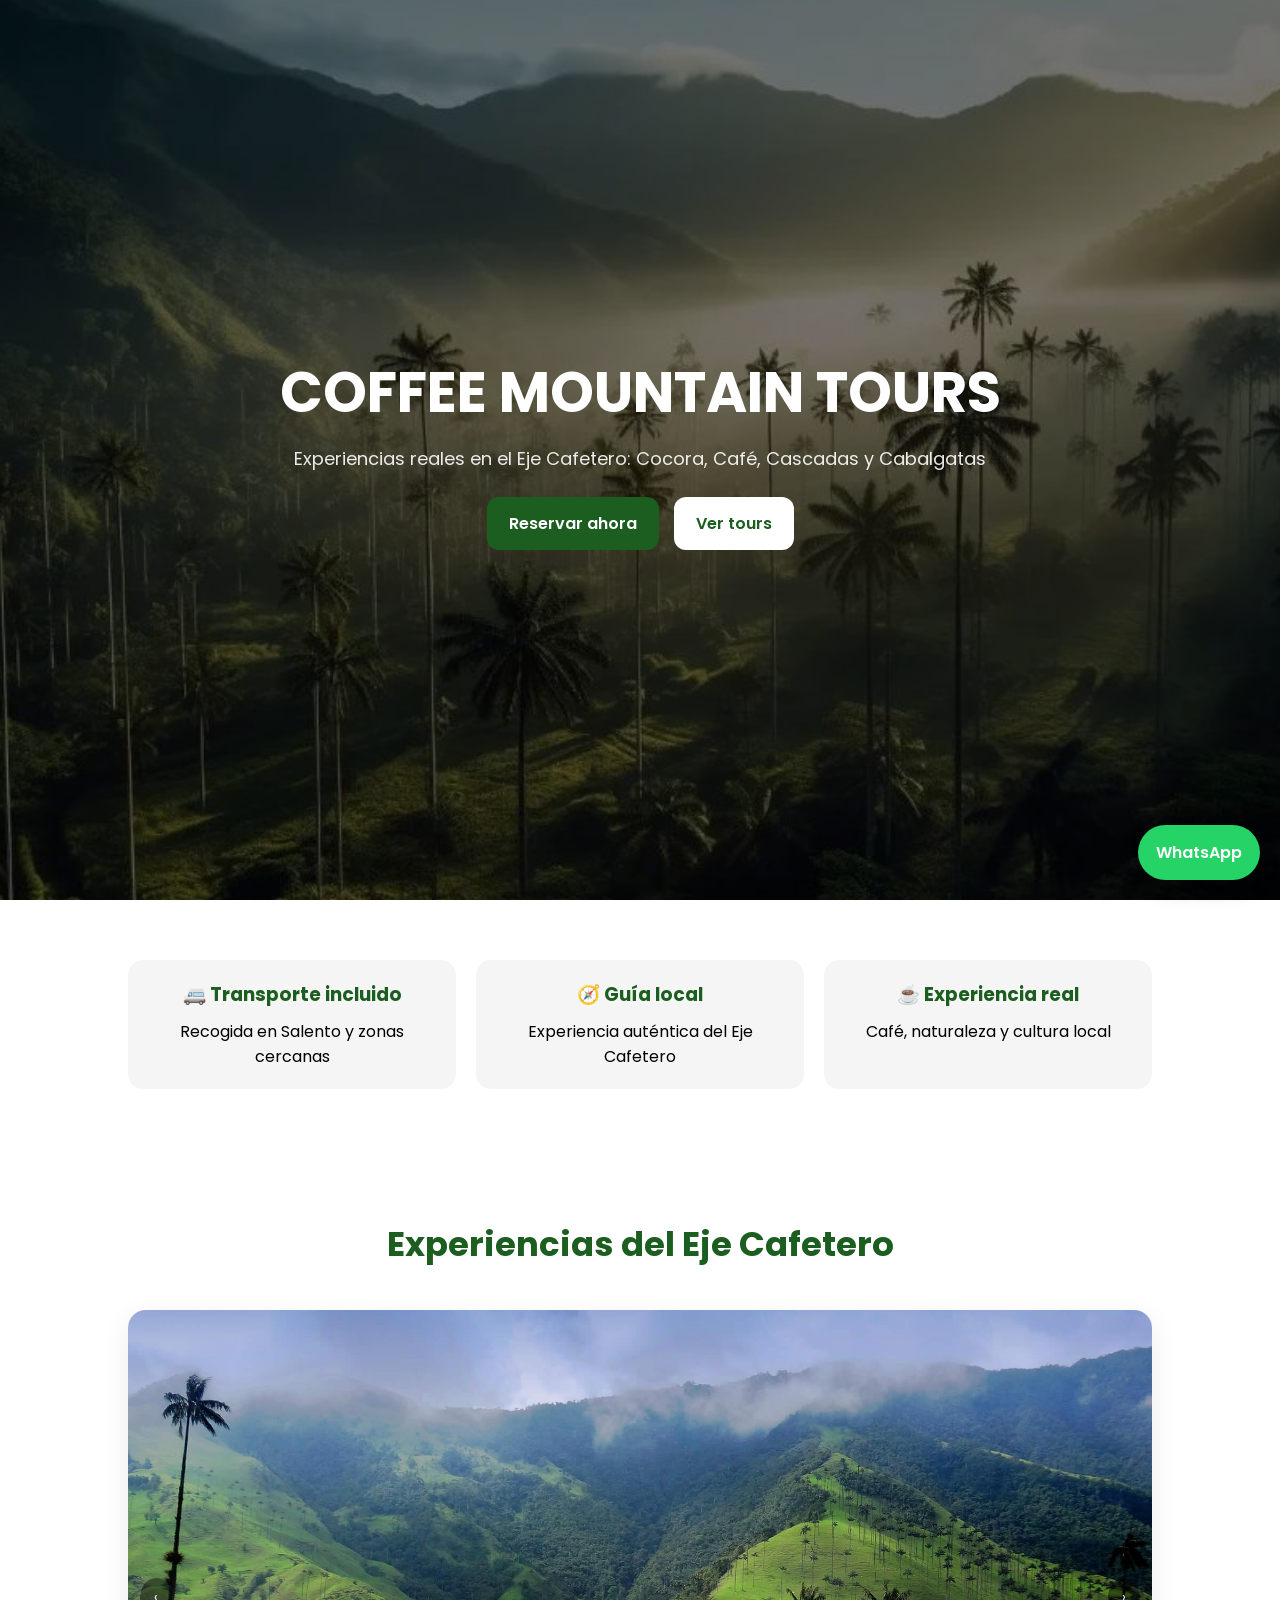
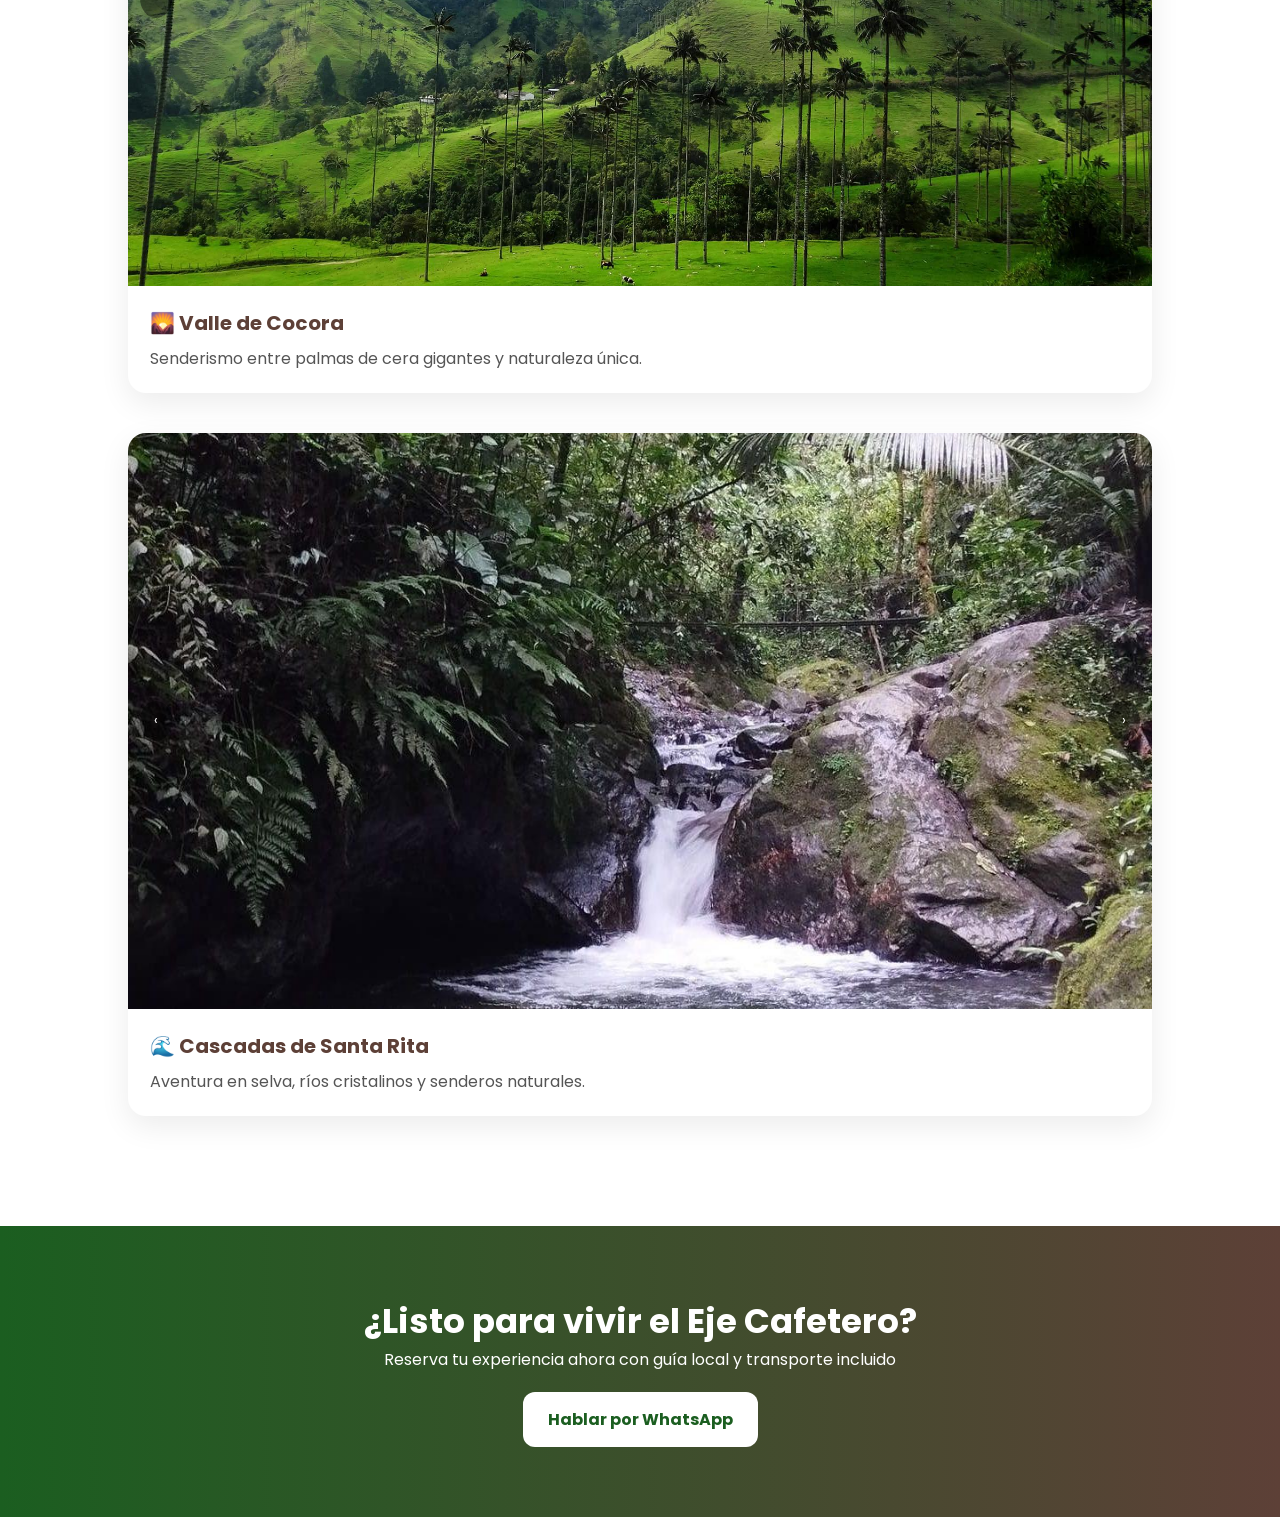
==== index.html @ d0f62299 "pueba" ====
<!DOCTYPE html>
<html lang="es">
<head>
<meta charset="UTF-8">
<meta name="viewport" content="width=device-width, initial-scale=1.0">

<title>Coffee Mountain Tours | Eje Cafetero Colombia</title>

<link href="https://fonts.googleapis.com/css2?family=Poppins:wght@300;400;500;600;700&display=swap" rel="stylesheet">

<style>
:root{
  --verde:#1b5e20;
  --cafe:#5d4037;
  --gris:#f5f5f5;
}

*{
  margin:0;
  padding:0;
  box-sizing:border-box;
  font-family:'Poppins',sans-serif;
}

/* HERO PRO */
.hero{
  height:100vh;
  position:relative;
  overflow:hidden;
  display:flex;
  align-items:center;
  justify-content:center;
  text-align:center;
  color:white;
}

.hero-slide{
  position:absolute;
  inset:0;
  background-size:cover;
  background-position:center;
  opacity:0;
  transition:opacity 1s ease;
  transform:scale(1.05);
}

.hero-slide.active{opacity:1;}

.hero-overlay{
  position:absolute;
  inset:0;
  background:rgba(0,0,0,0.55);
}

.hero-content{
  position:relative;
  z-index:2;
  max-width:900px;
  padding:20px;
}

.hero h1{
  font-size:56px;
  font-weight:700;
}

.hero p{
  font-size:18px;
  margin-top:10px;
  opacity:0.9;
}

.hero-buttons{
  margin-top:25px;
  display:flex;
  gap:15px;
  justify-content:center;
  flex-wrap:wrap;
}

.btn{
  padding:14px 22px;
  border-radius:12px;
  font-weight:600;
  text-decoration:none;
  display:inline-block;
}

.btn-primary{
  background:var(--verde);
  color:white;
}

.btn-secondary{
  background:white;
  color:var(--verde);
}

/* BENEFICIOS */
.benefits{
  display:grid;
  grid-template-columns:repeat(3,1fr);
  gap:20px;
  padding:60px 10%;
  background:white;
}

.benefit{
  background:var(--gris);
  padding:20px;
  border-radius:15px;
  text-align:center;
}

.benefit h3{
  color:var(--verde);
  margin-bottom:10px;
}

/* SECCIÓN */
.section{
  padding:70px 10%;
  background:#fff;
}

.section h2{
  text-align:center;
  font-size:34px;
  margin-bottom:40px;
  color:var(--verde);
}

/* CARD PRO */
.card{
  background:white;
  border-radius:18px;
  overflow:hidden;
  box-shadow:0 10px 30px rgba(0,0,0,0.08);
  margin-bottom:40px;
  transition:transform .3s;
}

.card:hover{
  transform:translateY(-5px);
}

/* CAROUSEL PRO */
.carousel{
  position:relative;
  aspect-ratio: 16 / 9;
  overflow:hidden;
}

.carousel img{
  width:100%;
  height:100%;
  object-fit:cover;
  object-position:center;
  display:none;
}

.carousel img.active{
  display:block;
}

.nav-btn{
  position:absolute;
  top:50%;
  transform:translateY(-50%);
  background:rgba(0,0,0,0.45);
  color:white;
  border:none;
  padding:10px 14px;
  border-radius:50%;
  cursor:pointer;
}

.prev{left:12px;}
.next{right:12px;}

/* CARD CONTENT */
.card-content{
  padding:22px;
}

.card-content h3{
  color:var(--cafe);
  font-size:20px;
}

.card-content p{
  margin-top:8px;
  color:#555;
}

/* CTA FINAL */
.cta{
  background:linear-gradient(90deg,var(--verde),var(--cafe));
  color:white;
  text-align:center;
  padding:70px 10%;
}

.cta h2{
  font-size:34px;
}

.cta a{
  margin-top:20px;
  display:inline-block;
  background:white;
  color:var(--verde);
  padding:15px 25px;
  border-radius:12px;
  font-weight:700;
  text-decoration:none;
}

/* WHATSAPP FLOAT */
.whatsapp{
  position:fixed;
  bottom:20px;
  right:20px;
  background:#25D366;
  color:white;
  padding:15px 18px;
  border-radius:50px;
  font-weight:600;
  text-decoration:none;
  box-shadow:0 10px 20px rgba(0,0,0,0.2);
}

/* RESPONSIVE */
@media(max-width:768px){

  .hero h1{font-size:34px;}

  .hero p{font-size:15px;}

  .benefits{
    grid-template-columns:1fr;
    padding:40px 5%;
  }

  .section{padding:40px 5%;}

  .section h2{font-size:26px;}
}
</style>
</head>

<body>

<!-- HERO -->
<div class="hero">

  <div class="hero-slide active" style="background-image:url('images/perfil.jpg')"></div>
  <div class="hero-slide" style="background-image:url('images/cocora1.jpg')"></div>
  <div class="hero-slide" style="background-image:url('images/salento9.jpg')"></div>
  <div class="hero-slide" style="background-image:url('images/loscafetales.jpg')"></div>

  <div class="hero-overlay"></div>

  <div class="hero-content">
    <h1>COFFEE MOUNTAIN TOURS</h1>
    <p>Experiencias reales en el Eje Cafetero: Cocora, Café, Cascadas y Cabalgatas</p>

    <div class="hero-buttons">
      <a class="btn btn-primary" href="https://wa.me/573167149665">Reservar ahora</a>
      <a class="btn btn-secondary" href="#tours">Ver tours</a>
    </div>
  </div>
</div>

<!-- BENEFICIOS -->
<div class="benefits">
  <div class="benefit">
    <h3>🚐 Transporte incluido</h3>
    <p>Recogida en Salento y zonas cercanas</p>
  </div>

  <div class="benefit">
    <h3>🧭 Guía local</h3>
    <p>Experiencia auténtica del Eje Cafetero</p>
  </div>

  <div class="benefit">
    <h3>☕ Experiencia real</h3>
    <p>Café, naturaleza y cultura local</p>
  </div>
</div>

<!-- TOURS -->
<div class="section" id="tours">
<h2>Experiencias del Eje Cafetero</h2>

<!-- CARD -->
<div class="card">
  <div class="carousel">
    <img src="images/cocora4.jpg" class="active">
    <img src="images/cocora6.jpg">
    <img src="images/cocora1.jpg">

    <button class="nav-btn prev" onclick="prevSlide(this)">‹</button>
    <button class="nav-btn next" onclick="nextSlide(this)">›</button>
  </div>

  <div class="card-content">
    <h3>🌄 Valle de Cocora</h3>
    <p>Senderismo entre palmas de cera gigantes y naturaleza única.</p>
  </div>
</div>

<!-- CARD -->
<div class="card">
  <div class="carousel">
    <img src="images/santarita2.jpg" class="active">
    <img src="images/santarita9.jpg">
    <img src="images/copiyo.jpg">

    <button class="nav-btn prev" onclick="prevSlide(this)">‹</button>
    <button class="nav-btn next" onclick="nextSlide(this)">›</button>
  </div>

  <div class="card-content">
    <h3>🌊 Cascadas de Santa Rita</h3>
    <p>Aventura en selva, ríos cristalinos y senderos naturales.</p>
  </div>
</div>

</div>

<!-- CTA -->
<div class="cta">
  <h2>¿Listo para vivir el Eje Cafetero?</h2>
  <p>Reserva tu experiencia ahora con guía local y transporte incluido</p>
  <a href="https://wa.me/573167149665">Hablar por WhatsApp</a>
</div>

<a class="whatsapp" href="https://wa.me/573167149665">WhatsApp</a>

<script>

// HERO
let slides = document.querySelectorAll(".hero-slide");
let index = 0;

setInterval(()=>{
  slides[index].classList.remove("active");
  index = (index+1)%slides.length;
  slides[index].classList.add("active");
},4000);

// CAROUSEL
function nextSlide(btn){
  const c = btn.parentElement;
  let imgs = c.querySelectorAll("img");
  let i = [...imgs].findIndex(x => x.classList.contains("active"));
  imgs[i].classList.remove("active");
  imgs[(i+1)%imgs.length].classList.add("active");
}

function prevSlide(btn){
  const c = btn.parentElement;
  let imgs = c.querySelectorAll("img");
  let i = [...imgs].findIndex(x => x.classList.contains("active"));
  imgs[i].classList.remove("active");
  imgs[(i-1+imgs.length)%imgs.length].classList.add("active");
}

</script>

</body>
</html>
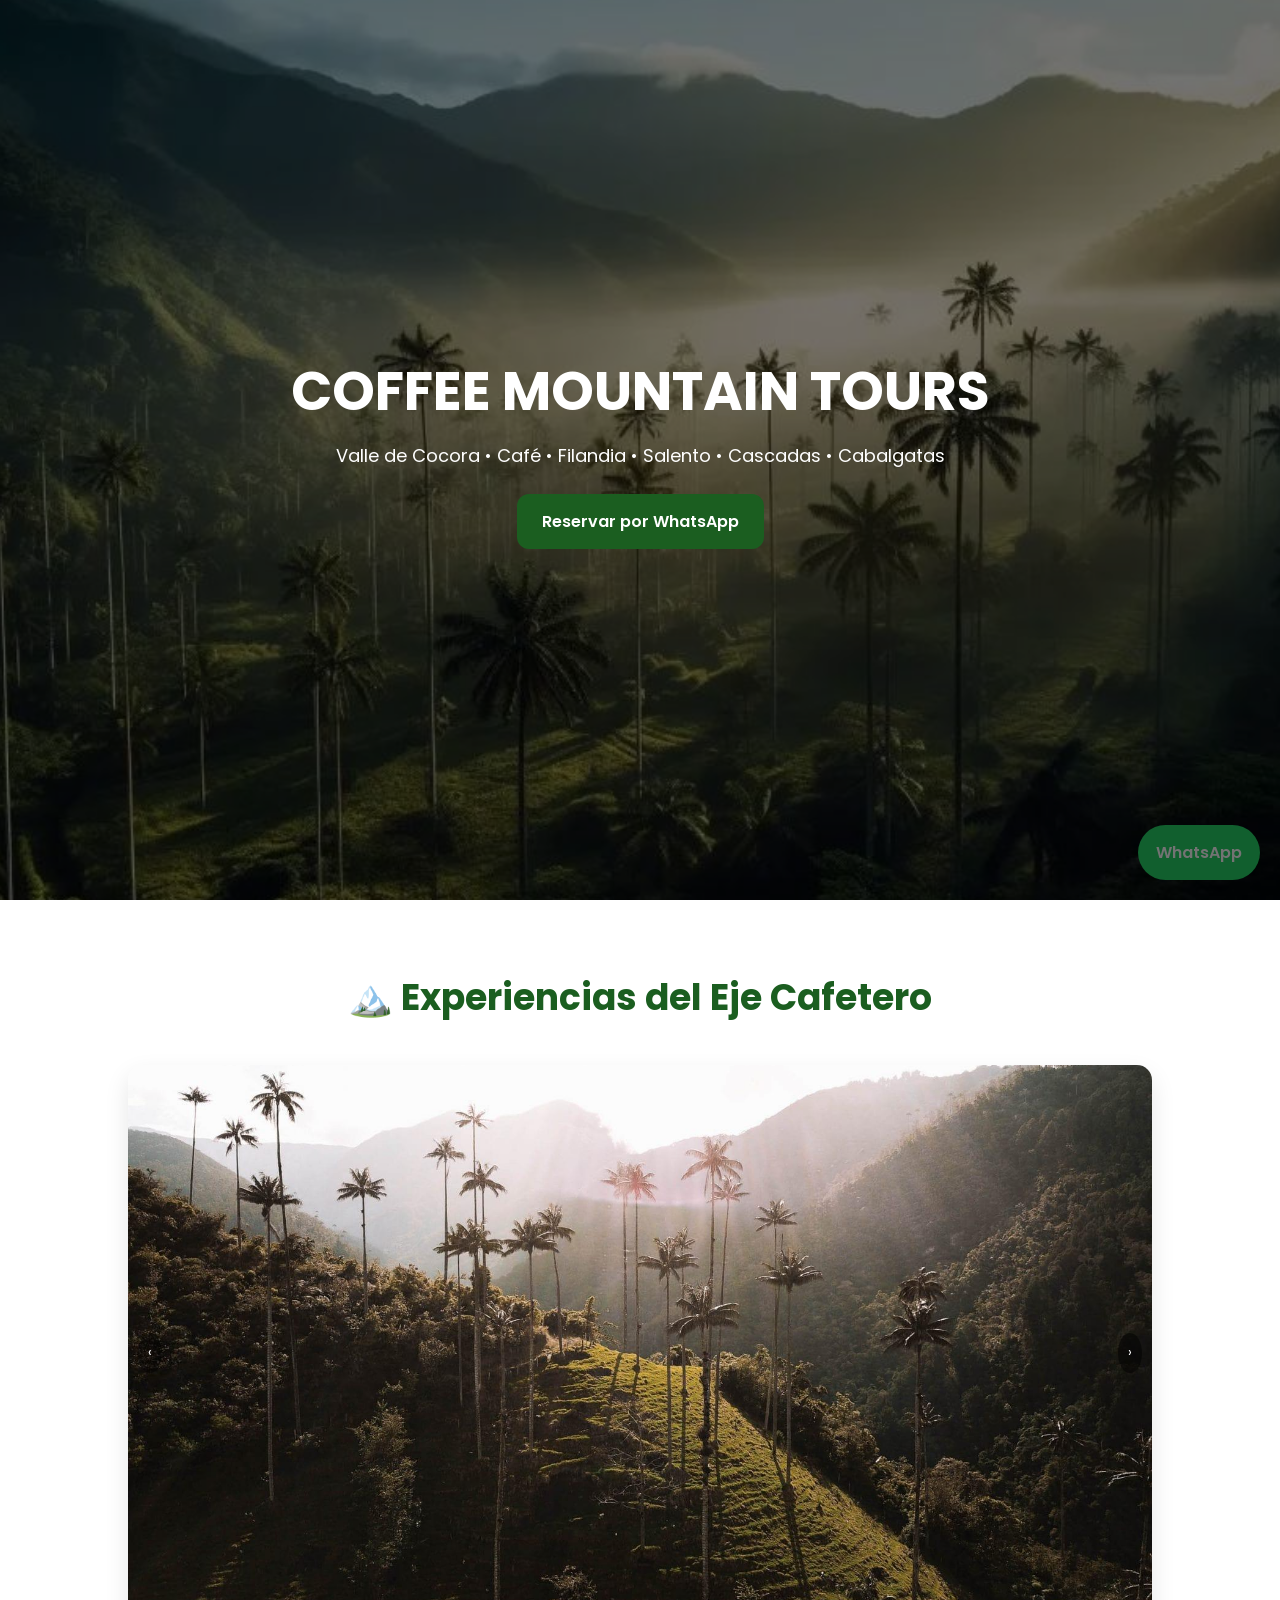
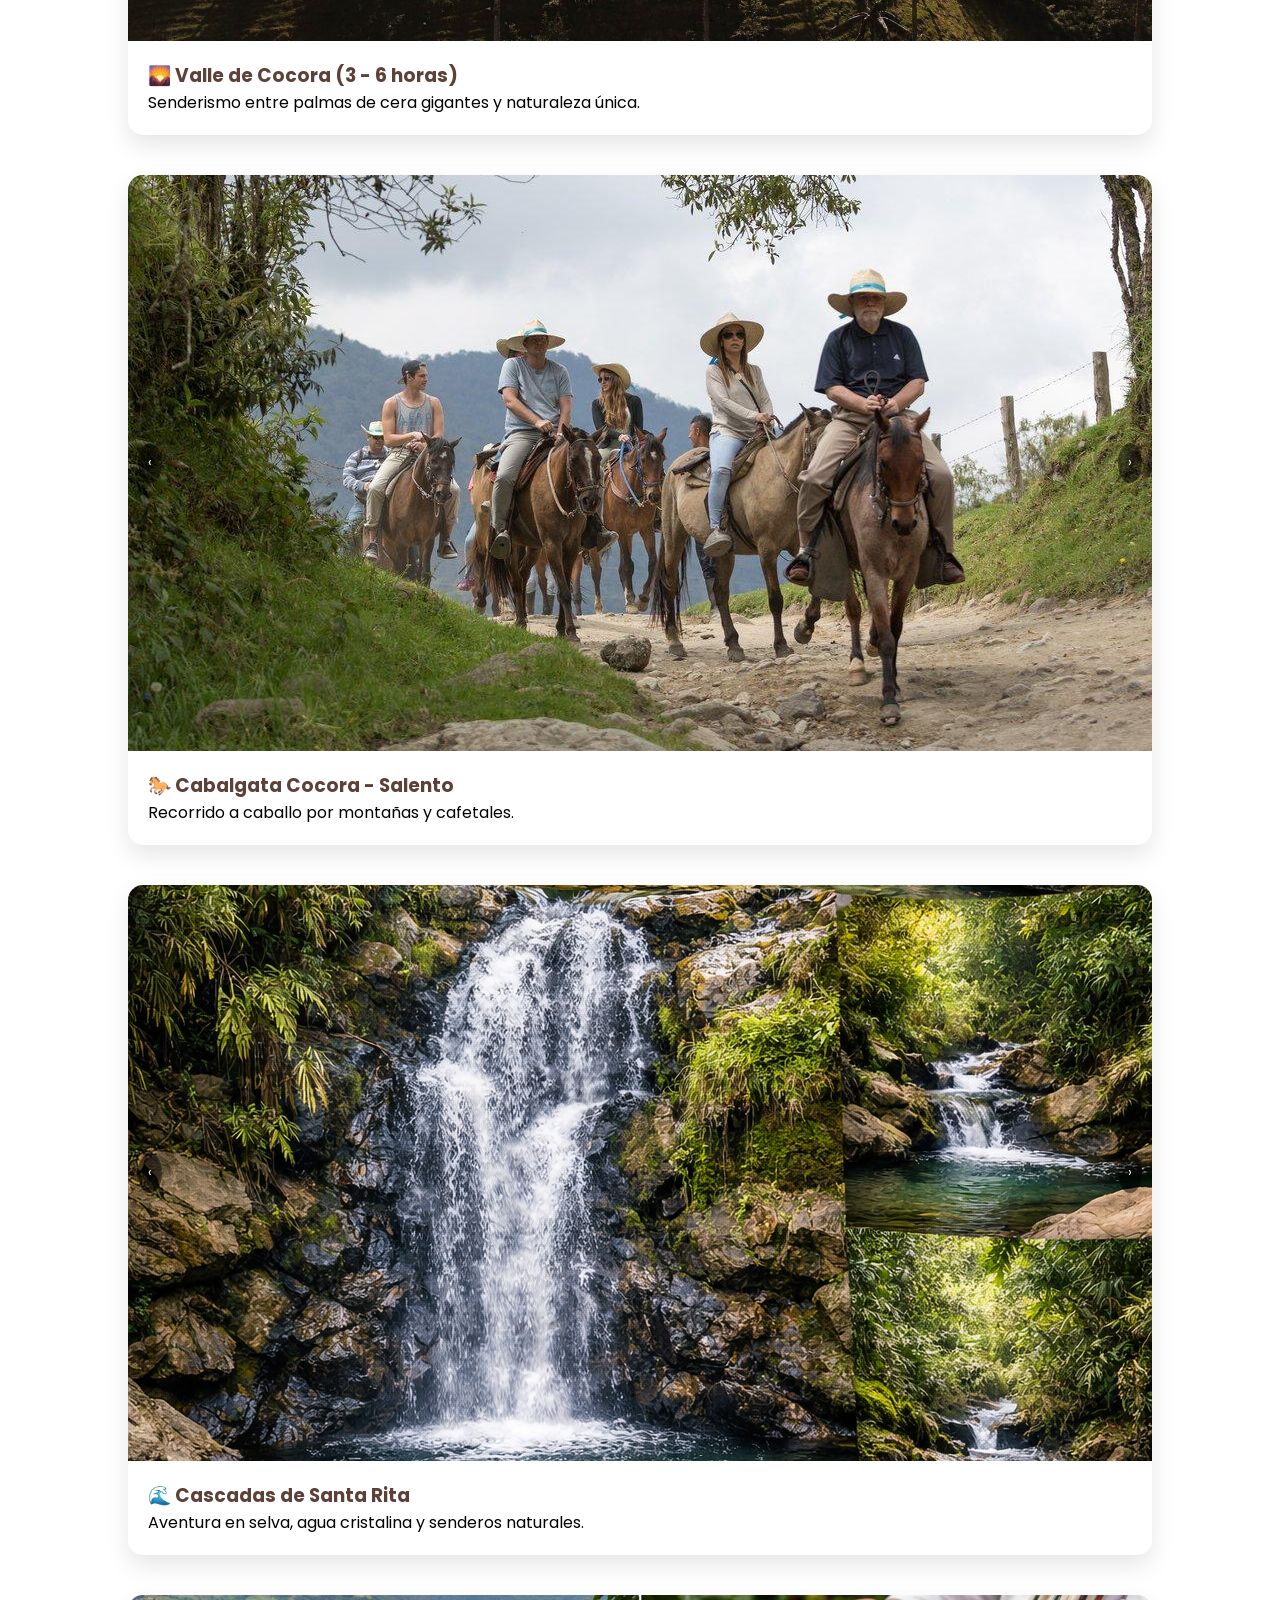
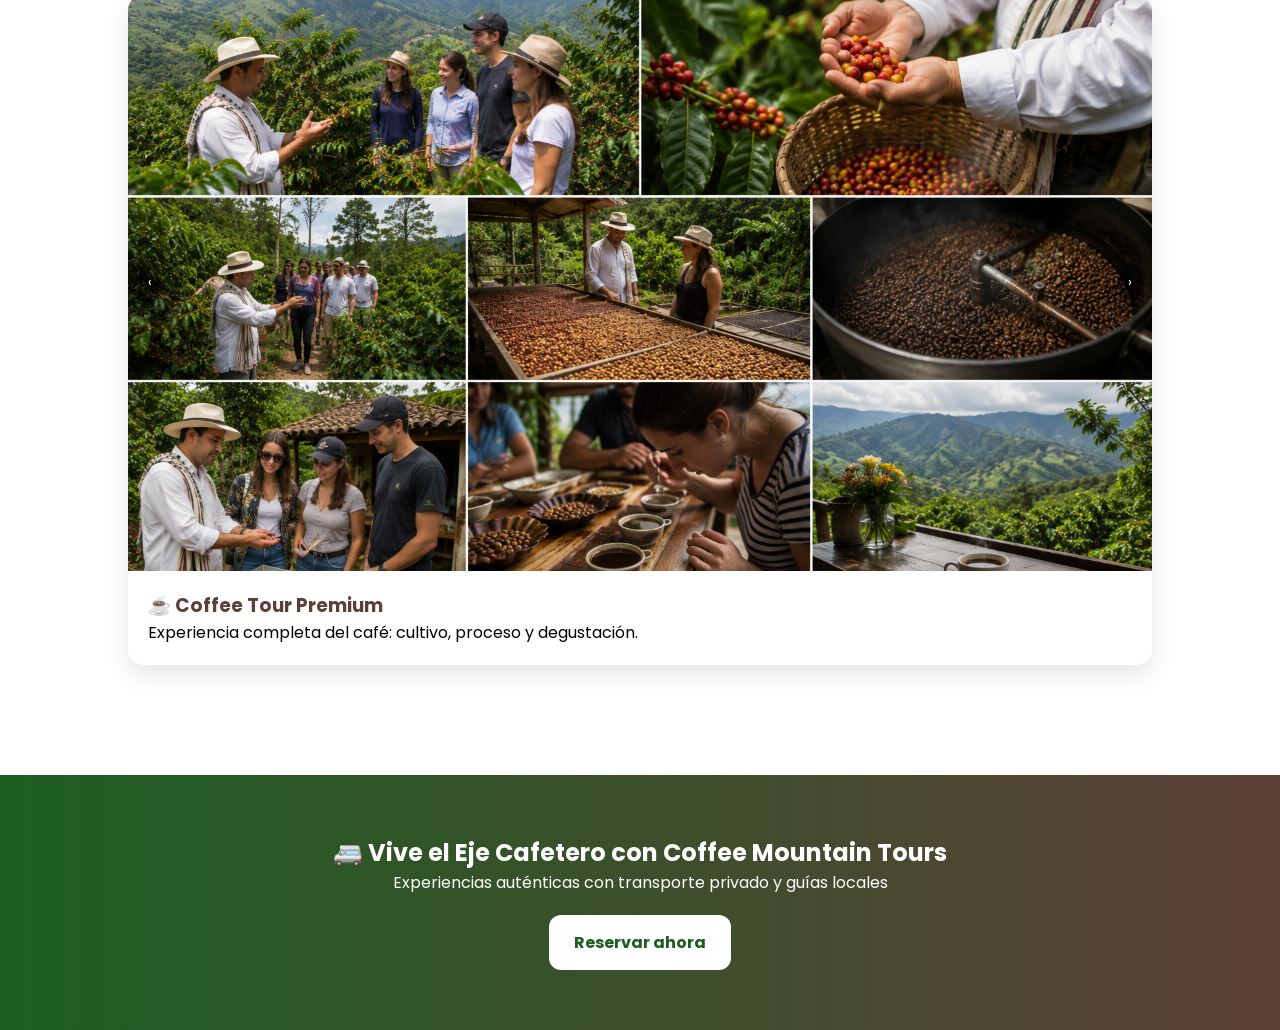
==== commit ddec0902: "preba2" ====
--- a/index.html
+++ b/index.html
@@ -6,13 +6,12 @@
 
 <title>Coffee Mountain Tours | Eje Cafetero Colombia</title>
 
-<link href="https://fonts.googleapis.com/css2?family=Poppins:wght@300;400;500;600;700&display=swap" rel="stylesheet">
+<link href="https://fonts.googleapis.com/css2?family=Poppins:wght@300;400;600;700&display=swap" rel="stylesheet">
 
 <style>
 :root{
   --verde:#1b5e20;
   --cafe:#5d4037;
-  --gris:#f5f5f5;
 }
 
 *{
@@ -22,7 +21,7 @@
   font-family:'Poppins',sans-serif;
 }
 
-/* HERO PRO */
+/* HERO */
 .hero{
   height:100vh;
   position:relative;
@@ -40,16 +39,19 @@
   background-size:cover;
   background-position:center;
   opacity:0;
-  transition:opacity 1s ease;
+  transition:opacity 1s ease-in-out;
   transform:scale(1.05);
 }
 
-.hero-slide.active{opacity:1;}
+.hero-slide.active{
+  opacity:1;
+}
 
 .hero-overlay{
   position:absolute;
   inset:0;
   background:rgba(0,0,0,0.55);
+  z-index:1;
 }
 
 .hero-content{
@@ -60,93 +62,50 @@
 }
 
 .hero h1{
-  font-size:56px;
-  font-weight:700;
+  font-size:54px;
 }
 
 .hero p{
   font-size:18px;
   margin-top:10px;
-  opacity:0.9;
-}
-
-.hero-buttons{
+}
+
+.btn{
+  display:inline-block;
   margin-top:25px;
-  display:flex;
-  gap:15px;
-  justify-content:center;
-  flex-wrap:wrap;
-}
-
-.btn{
-  padding:14px 22px;
+  padding:15px 25px;
+  background:var(--verde);
+  color:white;
   border-radius:12px;
+  text-decoration:none;
   font-weight:600;
-  text-decoration:none;
-  display:inline-block;
-}
-
-.btn-primary{
-  background:var(--verde);
-  color:white;
-}
-
-.btn-secondary{
-  background:white;
-  color:var(--verde);
-}
-
-/* BENEFICIOS */
-.benefits{
-  display:grid;
-  grid-template-columns:repeat(3,1fr);
-  gap:20px;
-  padding:60px 10%;
-  background:white;
-}
-
-.benefit{
-  background:var(--gris);
-  padding:20px;
-  border-radius:15px;
-  text-align:center;
-}
-
-.benefit h3{
-  color:var(--verde);
-  margin-bottom:10px;
-}
-
-/* SECCIÓN */
+}
+
+/* SECTION */
 .section{
   padding:70px 10%;
-  background:#fff;
 }
 
 .section h2{
   text-align:center;
-  font-size:34px;
+  font-size:36px;
   margin-bottom:40px;
   color:var(--verde);
 }
 
-/* CARD PRO */
+/* CARD */
 .card{
   background:white;
-  border-radius:18px;
+  border-radius:15px;
   overflow:hidden;
-  box-shadow:0 10px 30px rgba(0,0,0,0.08);
+  box-shadow:0 10px 25px rgba(0,0,0,0.1);
   margin-bottom:40px;
-  transition:transform .3s;
-}
-
-.card:hover{
-  transform:translateY(-5px);
-}
-
-/* CAROUSEL PRO */
+}
+
+/* CAROUSEL (CORREGIDO PRO) */
 .carousel{
   position:relative;
+  width:100%;
   aspect-ratio: 16 / 9;
   overflow:hidden;
 }
@@ -163,51 +122,41 @@
   display:block;
 }
 
-.nav-btn{
+/* BOTONES CAROUSEL */
+.prev,.next{
   position:absolute;
   top:50%;
   transform:translateY(-50%);
-  background:rgba(0,0,0,0.45);
+  background:rgba(0,0,0,0.5);
   color:white;
   border:none;
-  padding:10px 14px;
+  padding:10px;
   border-radius:50%;
   cursor:pointer;
 }
 
-.prev{left:12px;}
-.next{right:12px;}
-
-/* CARD CONTENT */
+.prev{left:10px;}
+.next{right:10px;}
+
 .card-content{
-  padding:22px;
-}
-
-.card-content h3{
+  padding:20px;
+}
+
+.card h3{
   color:var(--cafe);
-  font-size:20px;
-}
-
-.card-content p{
-  margin-top:8px;
-  color:#555;
-}
-
-/* CTA FINAL */
+}
+
+/* CTA */
 .cta{
   background:linear-gradient(90deg,var(--verde),var(--cafe));
   color:white;
   text-align:center;
-  padding:70px 10%;
-}
-
-.cta h2{
-  font-size:34px;
+  padding:60px 10%;
 }
 
 .cta a{
+  display:inline-block;
   margin-top:20px;
-  display:inline-block;
   background:white;
   color:var(--verde);
   padding:15px 25px;
@@ -216,7 +165,7 @@
   text-decoration:none;
 }
 
-/* WHATSAPP FLOAT */
+/* WHATSAPP */
 .whatsapp{
   position:fixed;
   bottom:20px;
@@ -227,24 +176,40 @@
   border-radius:50px;
   font-weight:600;
   text-decoration:none;
-  box-shadow:0 10px 20px rgba(0,0,0,0.2);
 }
 
 /* RESPONSIVE */
-@media(max-width:768px){
-
-  .hero h1{font-size:34px;}
-
-  .hero p{font-size:15px;}
-
-  .benefits{
-    grid-template-columns:1fr;
+@media (max-width: 768px){
+
+  .hero h1{
+    font-size:34px;
+  }
+
+  .hero p{
+    font-size:15px;
+    padding:0 10px;
+  }
+
+  .section{
     padding:40px 5%;
   }
 
-  .section{padding:40px 5%;}
-
-  .section h2{font-size:26px;}
+  .section h2{
+    font-size:26px;
+  }
+
+  .card-content h3{
+    font-size:18px;
+  }
+
+  .card-content p{
+    font-size:14px;
+  }
+
+  .btn{
+    padding:12px 18px;
+    font-size:14px;
+  }
 }
 </style>
 </head>
@@ -255,101 +220,106 @@
 <div class="hero">
 
   <div class="hero-slide active" style="background-image:url('images/perfil.jpg')"></div>
+  <div class="hero-slide" style="background-image:url('images/salento9.jpg')"></div>
   <div class="hero-slide" style="background-image:url('images/cocora1.jpg')"></div>
-  <div class="hero-slide" style="background-image:url('images/salento9.jpg')"></div>
   <div class="hero-slide" style="background-image:url('images/loscafetales.jpg')"></div>
 
   <div class="hero-overlay"></div>
 
   <div class="hero-content">
     <h1>COFFEE MOUNTAIN TOURS</h1>
-    <p>Experiencias reales en el Eje Cafetero: Cocora, Café, Cascadas y Cabalgatas</p>
-
-    <div class="hero-buttons">
-      <a class="btn btn-primary" href="https://wa.me/573167149665">Reservar ahora</a>
-      <a class="btn btn-secondary" href="#tours">Ver tours</a>
-    </div>
+    <p>Valle de Cocora • Café • Filandia • Salento • Cascadas • Cabalgatas</p>
+    <a class="btn" href="https://wa.me/573167149665">Reservar por WhatsApp</a>
   </div>
-</div>
-
-<!-- BENEFICIOS -->
-<div class="benefits">
-  <div class="benefit">
-    <h3>🚐 Transporte incluido</h3>
-    <p>Recogida en Salento y zonas cercanas</p>
-  </div>
-
-  <div class="benefit">
-    <h3>🧭 Guía local</h3>
-    <p>Experiencia auténtica del Eje Cafetero</p>
-  </div>
-
-  <div class="benefit">
-    <h3>☕ Experiencia real</h3>
-    <p>Café, naturaleza y cultura local</p>
-  </div>
+
 </div>
 
 <!-- TOURS -->
-<div class="section" id="tours">
-<h2>Experiencias del Eje Cafetero</h2>
-
-<!-- CARD -->
+<div class="section">
+<h2>🏔️ Experiencias del Eje Cafetero</h2>
+
+<!-- COCORA -->
 <div class="card">
-  <div class="carousel">
-    <img src="images/cocora4.jpg" class="active">
-    <img src="images/cocora6.jpg">
-    <img src="images/cocora1.jpg">
-
-    <button class="nav-btn prev" onclick="prevSlide(this)">‹</button>
-    <button class="nav-btn next" onclick="nextSlide(this)">›</button>
-  </div>
-
-  <div class="card-content">
-    <h3>🌄 Valle de Cocora</h3>
-    <p>Senderismo entre palmas de cera gigantes y naturaleza única.</p>
-  </div>
-</div>
-
-<!-- CARD -->
+<div class="carousel">
+<img src="images/cocora.lo.jpg" class="active">
+<img src="images/cocora4.jpg">
+<img src="images/cocora6.jpg">
+<img src="images/xBy-iSleJdkewKpL36A4z2tsPehFIp9KBXoe1Fg7nh98XGr98KQu0JI9TAxrxKOqDZR0VEEy9RPLNQVJasHx-QvFPKh4Js-6OjApwpwn3b0NFU81e2XsQ1nc7PCOMH-oJBRKSZuIZsKXWcSbC4J31JRv1pMDOVtOYLvmbfWBrDHs8BOeoWfCGHmKJFG2s.jpg">
+<button class="prev" onclick="prevSlide(this)">‹</button>
+<button class="next" onclick="nextSlide(this)">›</button>
+</div>
+<div class="card-content">
+<h3>🌄 Valle de Cocora (3 - 6 horas)</h3>
+<p>Senderismo entre palmas de cera gigantes y naturaleza única.</p>
+</div>
+</div>
+
+<!-- CABALGATA -->
 <div class="card">
-  <div class="carousel">
-    <img src="images/santarita2.jpg" class="active">
-    <img src="images/santarita9.jpg">
-    <img src="images/copiyo.jpg">
-
-    <button class="nav-btn prev" onclick="prevSlide(this)">‹</button>
-    <button class="nav-btn next" onclick="nextSlide(this)">›</button>
-  </div>
-
-  <div class="card-content">
-    <h3>🌊 Cascadas de Santa Rita</h3>
-    <p>Aventura en selva, ríos cristalinos y senderos naturales.</p>
-  </div>
+<div class="carousel">
+<img src="images/cablgata11.jpg" class="active">
+<img src="images/cablgata2.jpg">
+<img src="images/cabalta3.jpg">
+<button class="prev" onclick="prevSlide(this)">‹</button>
+<button class="next" onclick="nextSlide(this)">›</button>
+</div>
+<div class="card-content">
+<h3>🐎 Cabalgata Cocora - Salento</h3>
+<p>Recorrido a caballo por montañas y cafetales.</p>
+</div>
+</div>
+
+<!-- SANTA RITA -->
+<div class="card">
+<div class="carousel">
+<img src="images/copiyo.jpg" class="active">
+<img src="images/santarita2.jpg">
+<img src="images/santarita9.jpg">
+<button class="prev" onclick="prevSlide(this)">‹</button>
+<button class="next" onclick="nextSlide(this)">›</button>
+</div>
+<div class="card-content">
+<h3>🌊 Cascadas de Santa Rita</h3>
+<p>Aventura en selva, agua cristalina y senderos naturales.</p>
+</div>
+</div>
+
+<!-- COFFEE TOUR -->
+<div class="card">
+<div class="carousel">
+<img src="images/coffetours.png" class="active">
+<img src="images/coffetour.png">
+<img src="images/coffe.jpg">
+<button class="prev" onclick="prevSlide(this)">‹</button>
+<button class="next" onclick="nextSlide(this)">›</button>
+</div>
+<div class="card-content">
+<h3>☕ Coffee Tour Premium</h3>
+<p>Experiencia completa del café: cultivo, proceso y degustación.</p>
+</div>
 </div>
 
 </div>
 
 <!-- CTA -->
 <div class="cta">
-  <h2>¿Listo para vivir el Eje Cafetero?</h2>
-  <p>Reserva tu experiencia ahora con guía local y transporte incluido</p>
-  <a href="https://wa.me/573167149665">Hablar por WhatsApp</a>
+<h2>🚐 Vive el Eje Cafetero con Coffee Mountain Tours</h2>
+<p>Experiencias auténticas con transporte privado y guías locales</p>
+<a href="https://wa.me/573167149665">Reservar ahora</a>
 </div>
 
 <a class="whatsapp" href="https://wa.me/573167149665">WhatsApp</a>
 
 <script>
-
-// HERO
+// HERO SLIDER
 let slides = document.querySelectorAll(".hero-slide");
 let index = 0;
 
-setInterval(()=>{
+setInterval(() => {
   slides[index].classList.remove("active");
-  index = (index+1)%slides.length;
+  index = (index + 1) % slides.length;
   slides[index].classList.add("active");
-},4000);
+}, 4000);
 
 // CAROUSEL
 function nextSlide(btn){
@@ -357,7 +327,8 @@
   let imgs = c.querySelectorAll("img");
   let i = [...imgs].findIndex(x => x.classList.contains("active"));
   imgs[i].classList.remove("active");
-  imgs[(i+1)%imgs.length].classList.add("active");
+  i = (i + 1) % imgs.length;
+  imgs[i].classList.add("active");
 }
 
 function prevSlide(btn){
@@ -365,9 +336,9 @@
   let imgs = c.querySelectorAll("img");
   let i = [...imgs].findIndex(x => x.classList.contains("active"));
   imgs[i].classList.remove("active");
-  imgs[(i-1+imgs.length)%imgs.length].classList.add("active");
-}
-
+  i = (i - 1 + imgs.length) % imgs.length;
+  imgs[i].classList.add("active");
+}
 </script>
 
 </body>
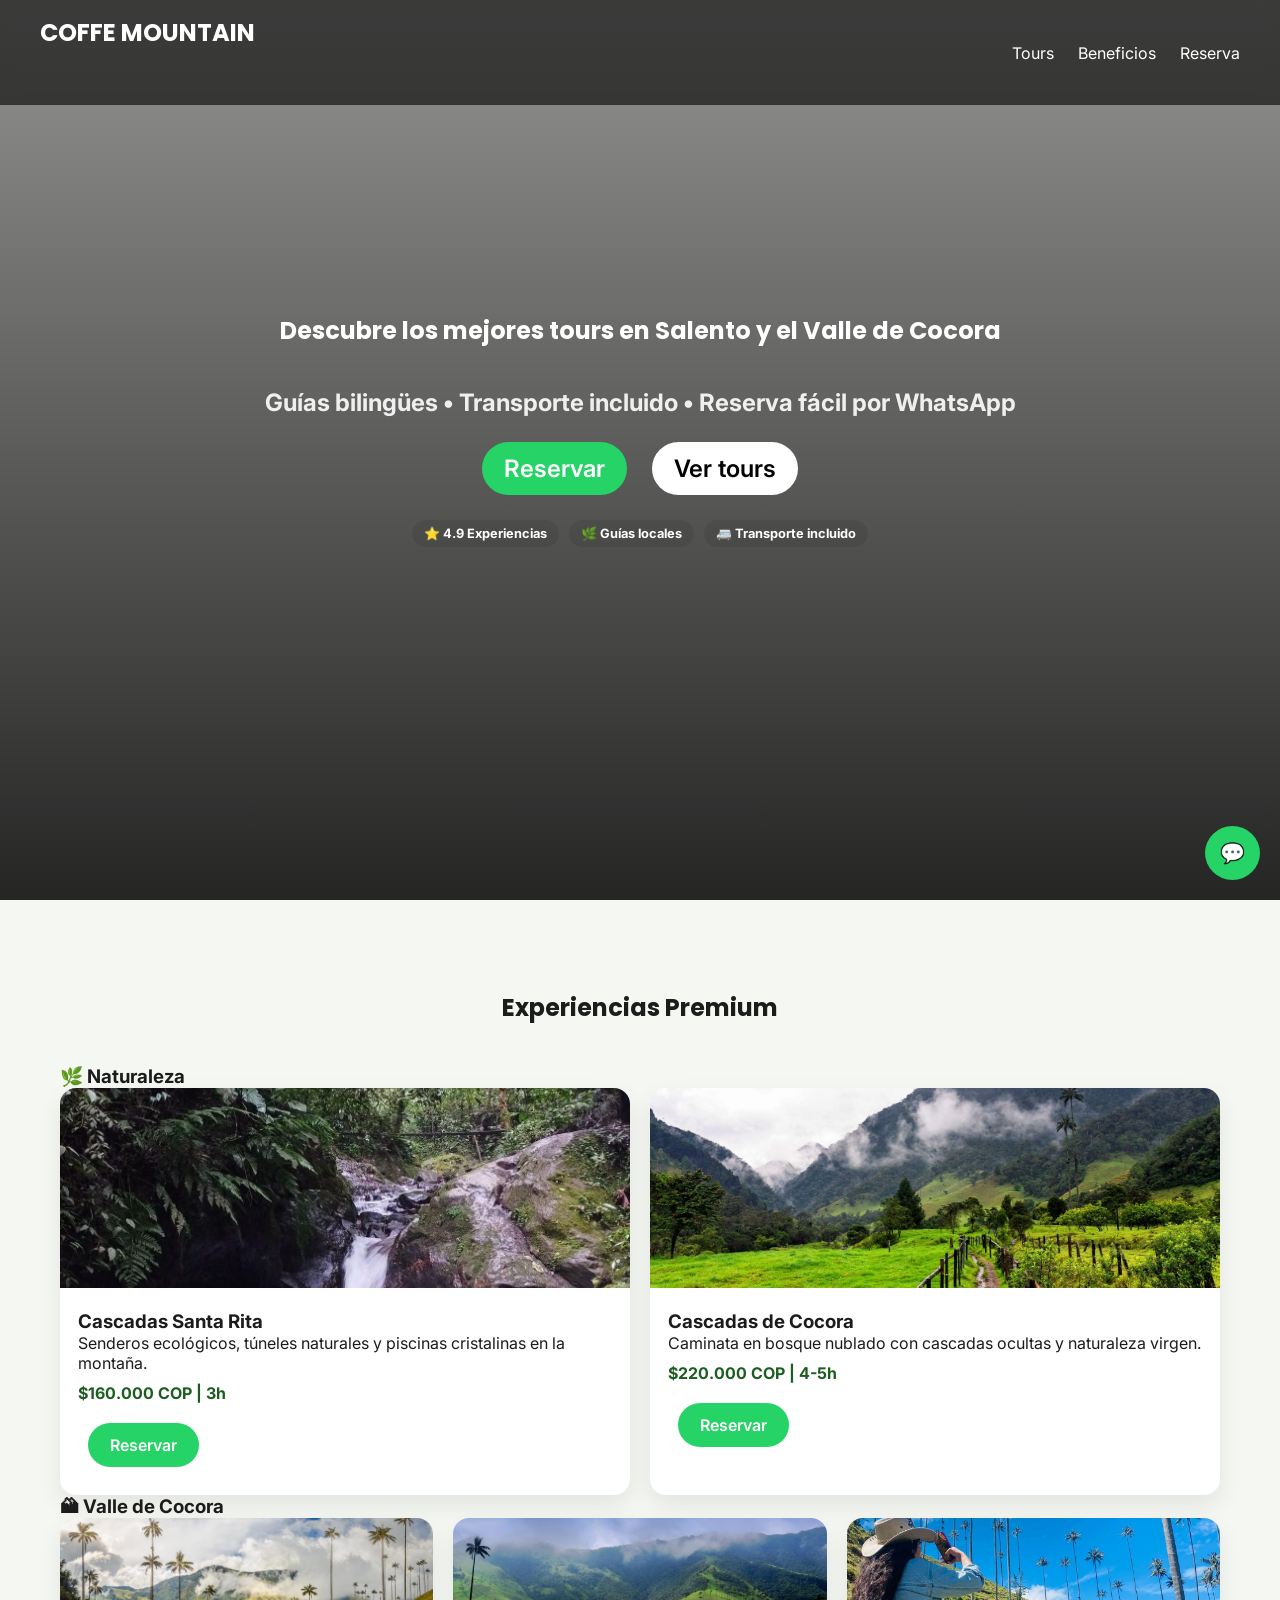
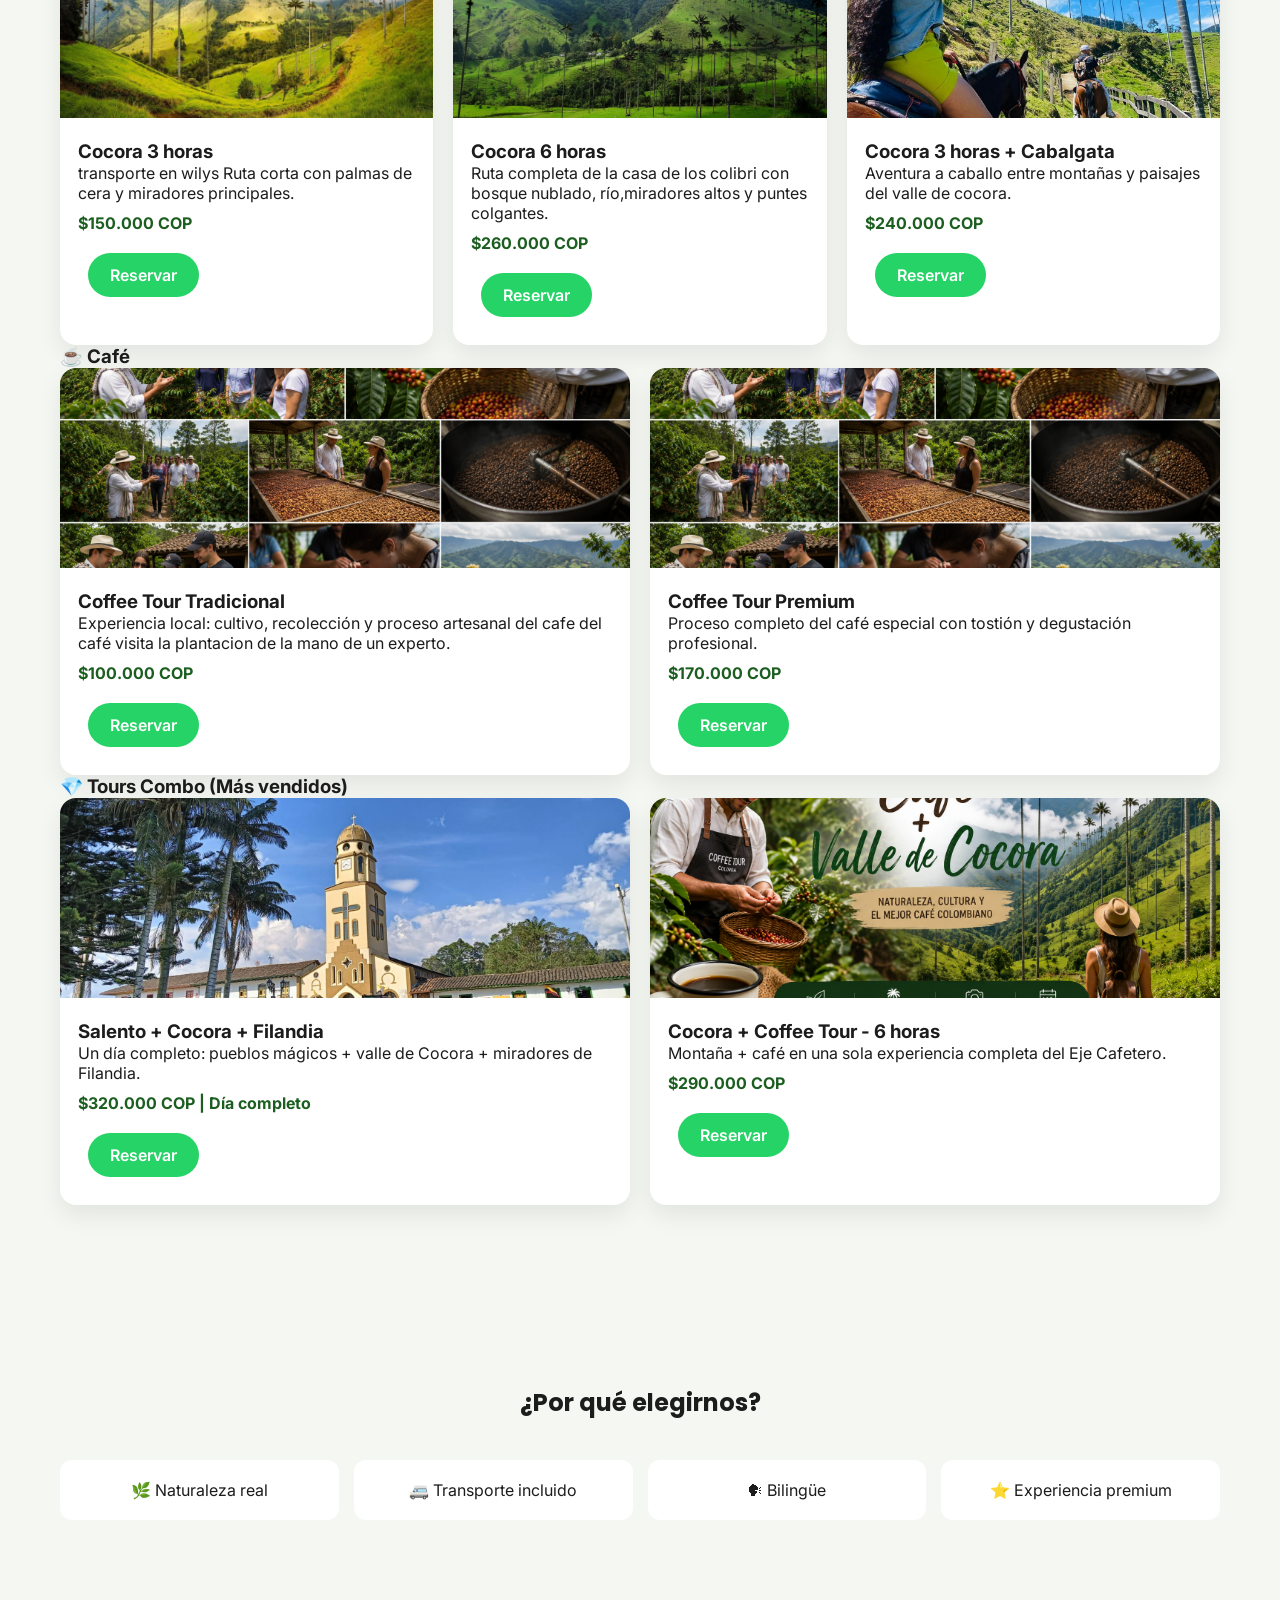
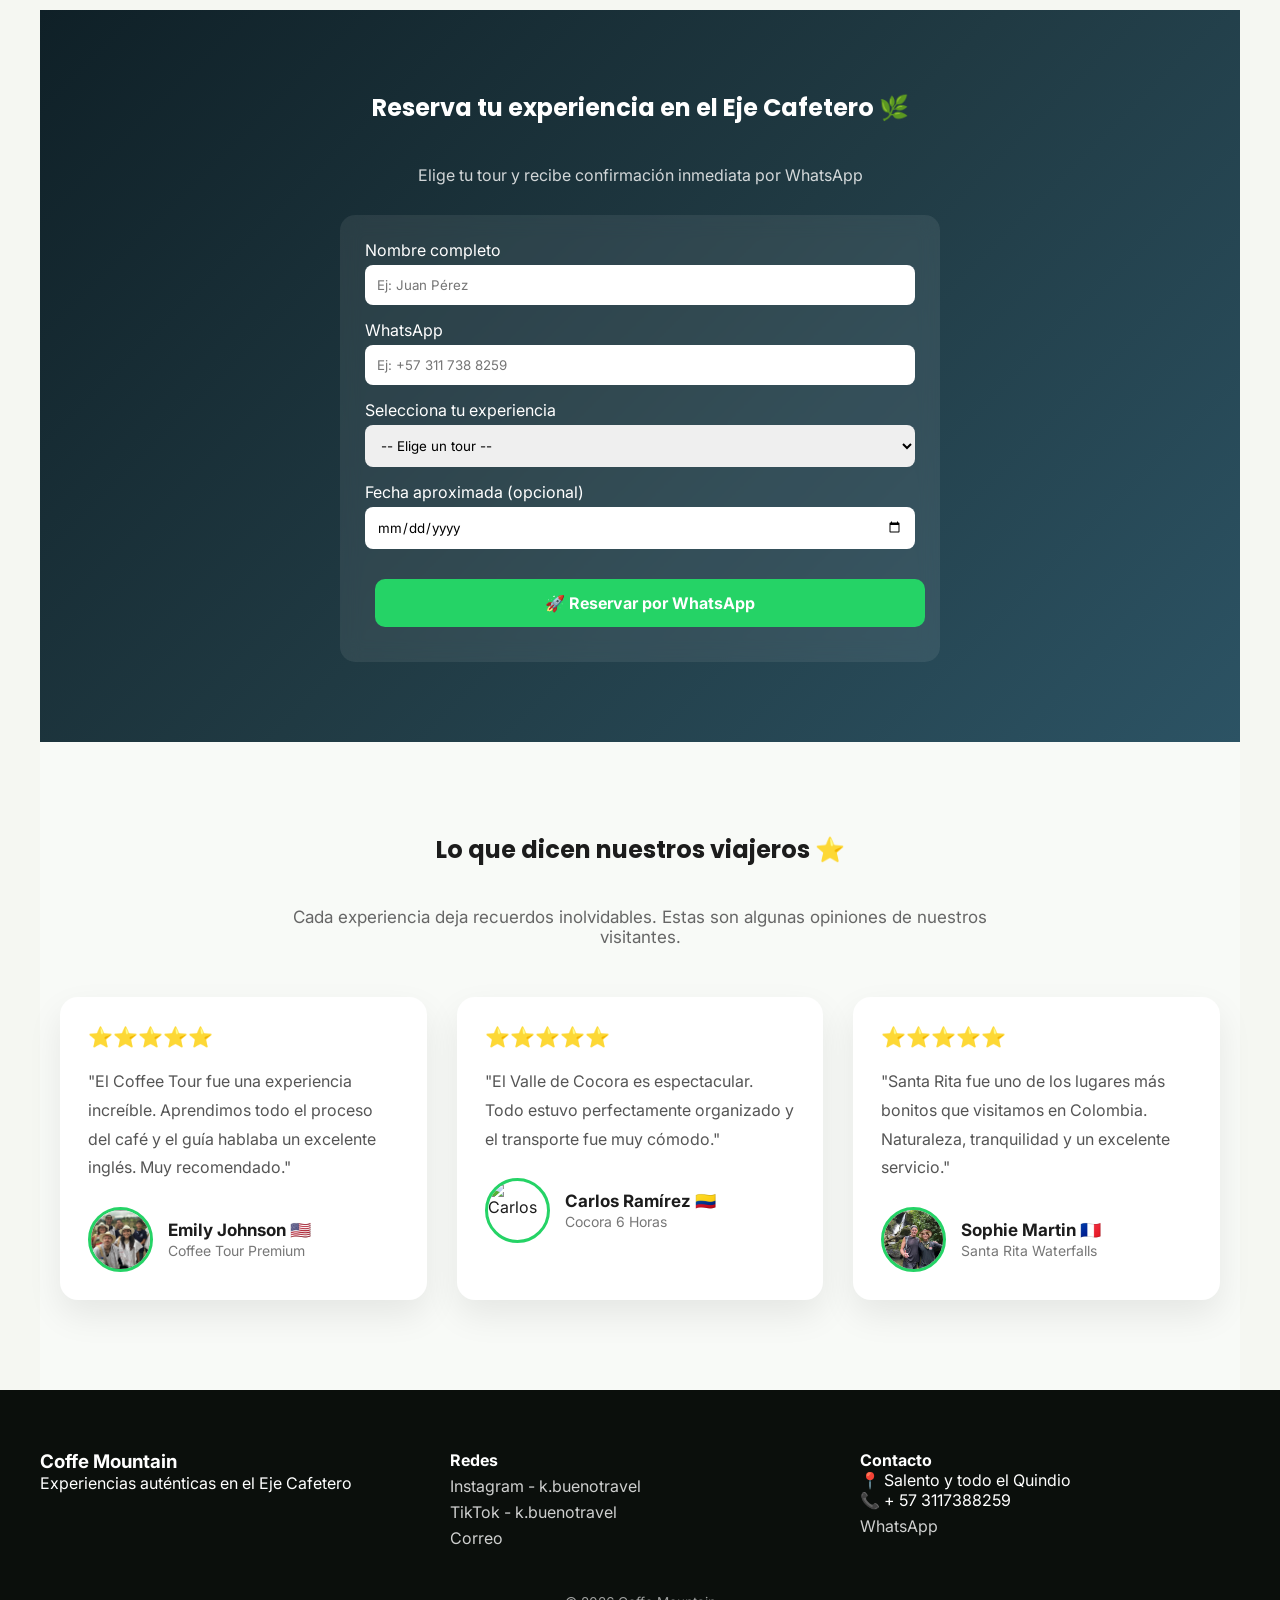
==== commit 71fcd9b6: "version2" ====
--- a/index.html
+++ b/index.html
@@ -1,344 +1,702 @@
 <!DOCTYPE html>
 <html lang="es">
 <head>
-<meta charset="UTF-8">
-<meta name="viewport" content="width=device-width, initial-scale=1.0">
-
-<title>Coffee Mountain Tours | Eje Cafetero Colombia</title>
-
-<link href="https://fonts.googleapis.com/css2?family=Poppins:wght@300;400;600;700&display=swap" rel="stylesheet">
-
-<style>
-:root{
-  --verde:#1b5e20;
-  --cafe:#5d4037;
-}
-
-*{
-  margin:0;
-  padding:0;
-  box-sizing:border-box;
-  font-family:'Poppins',sans-serif;
-}
-
-/* HERO */
-.hero{
-  height:100vh;
-  position:relative;
-  overflow:hidden;
-  display:flex;
-  align-items:center;
-  justify-content:center;
-  text-align:center;
-  color:white;
-}
-
-.hero-slide{
-  position:absolute;
-  inset:0;
-  background-size:cover;
-  background-position:center;
-  opacity:0;
-  transition:opacity 1s ease-in-out;
-  transform:scale(1.05);
-}
-
-.hero-slide.active{
-  opacity:1;
-}
-
-.hero-overlay{
-  position:absolute;
-  inset:0;
-  background:rgba(0,0,0,0.55);
-  z-index:1;
-}
-
-.hero-content{
-  position:relative;
-  z-index:2;
-  max-width:900px;
-  padding:20px;
-}
-
-.hero h1{
-  font-size:54px;
-}
-
-.hero p{
-  font-size:18px;
-  margin-top:10px;
-}
-
-.btn{
-  display:inline-block;
-  margin-top:25px;
-  padding:15px 25px;
-  background:var(--verde);
-  color:white;
-  border-radius:12px;
-  text-decoration:none;
-  font-weight:600;
-}
-
-/* SECTION */
-.section{
-  padding:70px 10%;
-}
-
-.section h2{
-  text-align:center;
-  font-size:36px;
-  margin-bottom:40px;
-  color:var(--verde);
-}
-
-/* CARD */
-.card{
-  background:white;
-  border-radius:15px;
-  overflow:hidden;
-  box-shadow:0 10px 25px rgba(0,0,0,0.1);
-  margin-bottom:40px;
-}
-
-/* CAROUSEL (CORREGIDO PRO) */
-.carousel{
-  position:relative;
-  width:100%;
-  aspect-ratio: 16 / 9;
-  overflow:hidden;
-}
-
-.carousel img{
-  width:100%;
-  height:100%;
-  object-fit:cover;
-  object-position:center;
-  display:none;
-}
-
-.carousel img.active{
-  display:block;
-}
-
-/* BOTONES CAROUSEL */
-.prev,.next{
-  position:absolute;
-  top:50%;
-  transform:translateY(-50%);
-  background:rgba(0,0,0,0.5);
-  color:white;
-  border:none;
-  padding:10px;
-  border-radius:50%;
-  cursor:pointer;
-}
-
-.prev{left:10px;}
-.next{right:10px;}
-
-.card-content{
-  padding:20px;
-}
-
-.card h3{
-  color:var(--cafe);
-}
-
-/* CTA */
-.cta{
-  background:linear-gradient(90deg,var(--verde),var(--cafe));
-  color:white;
-  text-align:center;
-  padding:60px 10%;
-}
-
-.cta a{
-  display:inline-block;
-  margin-top:20px;
-  background:white;
-  color:var(--verde);
-  padding:15px 25px;
-  border-radius:12px;
-  font-weight:700;
-  text-decoration:none;
-}
-
-/* WHATSAPP */
-.whatsapp{
-  position:fixed;
-  bottom:20px;
-  right:20px;
-  background:#25D366;
-  color:white;
-  padding:15px 18px;
-  border-radius:50px;
-  font-weight:600;
-  text-decoration:none;
-}
-
-/* RESPONSIVE */
-@media (max-width: 768px){
-
-  .hero h1{
-    font-size:34px;
-  }
-
-  .hero p{
-    font-size:15px;
-    padding:0 10px;
-  }
-
-  .section{
-    padding:40px 5%;
-  }
-
-  .section h2{
-    font-size:26px;
-  }
-
-  .card-content h3{
-    font-size:18px;
-  }
-
-  .card-content p{
+  <meta charset="UTF-8" />
+  <meta name="keywords" content="Tours Salento, Coffee Tour Salento, Valle de Cocora Tour, Quindío Tours, Coffee Farm Tour Colombia, Salento Colombia, Eje Cafetero Tours">
+  <meta name="description" content="Descubre los mejores tours en Salento, Valle de Cocora y Coffee Tours en el Quindío. Guías bilingües, transporte incluido y reserva fácil por WhatsApp.">
+  <meta name="viewport" content="width=device-width, initial-scale=1.0"/>
+  <meta property="og:title" content="Coffee Mountain | Tours en Salento">
+  <meta property="og:description" content="Experiencias auténticas en el Eje Cafetero. Coffee Tours, Valle de Cocora, Cascadas Santa Rita y mucho más.">
+  <meta property="og:image" content="https://tudominio.com/images/hero.jpg">
+  <meta property="og:type" content="website">
+  <meta property="og:url" content="https://tudominio.com">
+  <title>Coffee Mountain | Tours en Salento, Valle de Cocora y Coffee Tours en Quindío</title>
+
+  <link href="https://fonts.googleapis.com/css2?family=Poppins:wght@400;600;700&family=Inter:wght@300;400;600&display=swap" rel="stylesheet">
+  <link href="https://unpkg.com/aos@2.3.1/dist/aos.css" rel="stylesheet">
+
+  <style>
+    *{margin:0;padding:0;box-sizing:border-box;font-family:"Inter",sans-serif;}
+
+    body{
+      background:#f5f7f2;
+      color:#1c1c1c;
+      scroll-behavior:smooth;
+    }
+
+    /* NAV */
+    .nav{
+      position:fixed;
+      top:0;
+      width:100%;
+      background:rgba(0,0,0,0.6);
+      backdrop-filter:blur(10px);
+      display:flex;
+      justify-content:space-between;
+      align-items:center;
+      padding:15px 40px;
+      z-index:999;
+    }
+
+    .nav h2{color:white;font-family:"Poppins";}
+    .nav a{color:white;margin-left:20px;text-decoration:none;}
+    .nav a:hover{color:#25D366;}
+
+    /* HERO PRO */
+    .hero{
+      height:100vh;
+      display:flex;
+      align-items:center;
+      justify-content:center;
+      text-align:center;
+      position:relative;
+      color:white;
+      background-size:cover;
+      background-position:center;
+      animation: heroBG 18s infinite;
+    }
+
+    @keyframes heroBG{
+      0%{background-image:url("images/cocora6.jpg");}
+      33%{background-image:url("images/loscafetales.jpg");}
+      66%{background-image:url("images/salento.jpg");}
+      100%{background-image:url("images/cocora6.jpg");}
+    }
+
+    .hero::after{
+      content:"";
+      position:absolute;
+      inset:0;
+      background:linear-gradient(180deg,rgba(0,0,0,0.4),rgba(0,0,0,0.85));
+    }
+
+    .hero-content{position:relative;z-index:2;max-width:800px;}
+
+    .hero h1{font-size:3rem;font-family:"Poppins";}
+    .hero p{margin:15px 0;opacity:0.9;}
+
+    .btn{
+      display:inline-block;
+      padding:12px 22px;
+      border-radius:30px;
+      text-decoration:none;
+      font-weight:600;
+      margin:10px;
+      transition:0.3s;
+    }
+
+    .btn-green{background:#25D366;color:white;}
+    .btn-white{background:white;color:black;}
+    .btn:hover{transform:scale(1.05);}
+
+    /* SECTIONS */
+    section{
+      padding:90px 20px;
+      max-width:1200px;
+      margin:auto;
+    }
+
+    h2{
+      text-align:center;
+      font-family:"Poppins";
+      margin-bottom:40px;
+    }
+
+    /* BADGES */
+    .badges{
+      display:flex;
+      justify-content:center;
+      flex-wrap:wrap;
+      gap:10px;
+      margin-top:15px;
+    }
+
+    .badge{
+      background:rgba(0,0,0,0.08);
+      padding:6px 12px;
+      border-radius:20px;
+      font-size:0.8rem;
+    }
+
+    /* GRID */
+    .grid{
+      display:grid;
+      grid-template-columns:repeat(auto-fit,minmax(260px,1fr));
+      gap:20px;
+    }
+
+    .card{
+      background:white;
+      border-radius:16px;
+      overflow:hidden;
+      box-shadow:0 10px 25px rgba(0,0,0,0.08);
+      transition:0.3s;
+    }
+
+    .card:hover{transform:translateY(-8px);}
+
+    .card img{
+      width:100%;
+      height:200px;
+      object-fit:cover;
+    }
+
+    .card-content{padding:18px;}
+
+    .price{
+      color:#1b5e20;
+      font-weight:700;
+      margin:10px 0;
+    }
+
+    /* FEATURES */
+    .features{
+      display:grid;
+      grid-template-columns:repeat(auto-fit,minmax(200px,1fr));
+      gap:15px;
+      text-align:center;
+    }
+
+    .feature{
+      background:white;
+      padding:20px;
+      border-radius:12px;
+    }
+
+    /* FORM */
+    .form{
+      background:white;
+      padding:25px;
+      border-radius:12px;
+      max-width:600px;
+      margin:auto;
+    }
+
+    .form input,.form select{
+      width:100%;
+      padding:12px;
+      margin:8px 0;
+      border-radius:10px;
+      border:1px solid #ddd;
+    }
+
+    /* FOOTER */
+    .footer{
+      background:#0b0f0c;
+      color:white;
+      padding:60px 20px 20px;
+    }
+
+    .footer-container{
+      display:grid;
+      grid-template-columns:repeat(auto-fit,minmax(220px,1fr));
+      gap:30px;
+      max-width:1200px;
+      margin:auto;
+    }
+
+    .footer a{
+      color:white;
+      text-decoration:none;
+      display:block;
+      margin:6px 0;
+      opacity:0.8;
+    }
+
+    .footer a:hover{color:#25D366;}
+
+    .footer-bottom{
+      text-align:center;
+      margin-top:40px;
+      opacity:0.6;
+      font-size:0.85rem;
+    }
+
+    /* WhatsApp */
+    .wa{
+      position:fixed;
+      bottom:20px;
+      right:20px;
+      background:#25D366;
+      color:white;
+      padding:15px;
+      border-radius:50%;
+      font-size:20px;
+      text-decoration:none;
+    }
+    .reservation-section{
+  padding: 80px 20px;
+  background: linear-gradient(135deg, #0f2027, #203a43, #2c5364);
+  color: white;
+  text-align: center;
+}
+
+.reservation-container{
+  max-width: 600px;
+  margin: auto;
+}
+
+.subtitle{
+  opacity: 0.8;
+  margin-bottom: 30px;
+}
+
+.reservation-form{
+  background: rgba(255,255,255,0.08);
+  padding: 25px;
+  border-radius: 15px;
+  backdrop-filter: blur(10px);
+}
+
+.form-group{
+  text-align: left;
+  margin-bottom: 15px;
+}
+
+.form-group input,
+.form-group select{
+  width: 100%;
+  padding: 12px;
+  border-radius: 8px;
+  border: none;
+  margin-top: 5px;
+}
+
+.premium-btn{
+  display: inline-block;
+  margin-top: 15px;
+  padding: 14px;
+  width: 100%;
+  font-weight: bold;
+  text-align: center;
+  border-radius: 10px;
+  background: #25D366;
+  color: white;
+  text-decoration: none;
+  transition: 0.3s;
+}
+
+.premium-btn:hover{
+  transform: scale(1.03);
+}/*==========================
+      TESTIMONIOS
+===========================*/
+
+#testimonios{
+    padding:90px 20px;
+    background:#f8faf7;
+}
+
+.testimonios-subtitulo{
+    text-align:center;
+    color:#666;
+    max-width:700px;
+    margin:0 auto 50px;
+    font-size:17px;
+}
+
+.testimonials-grid{
+
+    display:grid;
+    grid-template-columns:repeat(auto-fit,minmax(320px,1fr));
+    gap:30px;
+
+}
+
+.testimonial-card{
+
+    background:white;
+    border-radius:18px;
+    padding:28px;
+    box-shadow:0 15px 35px rgba(0,0,0,.08);
+    transition:.35s;
+
+}
+
+.testimonial-card:hover{
+
+    transform:translateY(-8px);
+
+}
+
+.stars{
+
+    color:#FFC107;
+    font-size:20px;
+    margin-bottom:18px;
+
+}
+
+.testimonial-card p{
+
+    color:#555;
+    line-height:1.8;
+    margin-bottom:25px;
+
+}
+
+.client{
+
+    display:flex;
+    align-items:center;
+    gap:15px;
+
+}
+
+.client img{
+
+    width:65px;
+    height:65px;
+    border-radius:50%;
+    object-fit:cover;
+    border:3px solid #25D366;
+
+}
+
+.client h4{
+
+    margin:0;
+    font-size:17px;
+
+}
+
+.client span{
+
+    color:#777;
     font-size:14px;
-  }
-
-  .btn{
-    padding:12px 18px;
-    font-size:14px;
-  }
-}
-</style>
+
+}
+
+  </style>
 </head>
 
 <body>
+
+<!-- NAV -->
+<div class="nav">
+  <h2>COFFE MOUNTAIN</h2>
+  <div>
+    <a href="#tours">Tours</a>
+    <a href="#beneficios">Beneficios</a>
+    <a href="#reserva">Reserva</a>
+  </div>
+</div>
 
 <!-- HERO -->
 <div class="hero">
-
-  <div class="hero-slide active" style="background-image:url('images/perfil.jpg')"></div>
-  <div class="hero-slide" style="background-image:url('images/salento9.jpg')"></div>
-  <div class="hero-slide" style="background-image:url('images/cocora1.jpg')"></div>
-  <div class="hero-slide" style="background-image:url('images/loscafetales.jpg')"></div>
-
-  <div class="hero-overlay"></div>
-
-  <div class="hero-content">
-    <h1>COFFEE MOUNTAIN TOURS</h1>
-    <p>Valle de Cocora • Café • Filandia • Salento • Cascadas • Cabalgatas</p>
-    <a class="btn" href="https://wa.me/573167149665">Reservar por WhatsApp</a>
-  </div>
-
+  <div class="hero-content" data-aos="fade-up">
+    <h2>Descubre los mejores tours en Salento y el Valle de Cocora <h2>
+    <p>Guías bilingües • Transporte incluido • Reserva fácil por WhatsApp </p>
+
+    <a class="btn btn-green" href="https://wa.me/573117388259">Reservar</a>
+    <a class="btn btn-white" href="#tours">Ver tours</a>
+
+    <div class="badges">
+      <span class="badge">⭐ 4.9 Experiencias</span>
+      <span class="badge">🌿 Guías locales</span>
+      <span class="badge">🚐 Transporte incluido</span>
+    </div>
+  </div>
 </div>
 
 <!-- TOURS -->
-<div class="section">
-<h2>🏔️ Experiencias del Eje Cafetero</h2>
-
-<!-- COCORA -->
-<div class="card">
-<div class="carousel">
-<img src="images/cocora.lo.jpg" class="active">
-<img src="images/cocora4.jpg">
-<img src="images/cocora6.jpg">
-<img src="images/xBy-iSleJdkewKpL36A4z2tsPehFIp9KBXoe1Fg7nh98XGr98KQu0JI9TAxrxKOqDZR0VEEy9RPLNQVJasHx-QvFPKh4Js-6OjApwpwn3b0NFU81e2XsQ1nc7PCOMH-oJBRKSZuIZsKXWcSbC4J31JRv1pMDOVtOYLvmbfWBrDHs8BOeoWfCGHmKJFG2s.jpg">
-<button class="prev" onclick="prevSlide(this)">‹</button>
-<button class="next" onclick="nextSlide(this)">›</button>
-</div>
-<div class="card-content">
-<h3>🌄 Valle de Cocora (3 - 6 horas)</h3>
-<p>Senderismo entre palmas de cera gigantes y naturaleza única.</p>
-</div>
-</div>
-
-<!-- CABALGATA -->
-<div class="card">
-<div class="carousel">
-<img src="images/cablgata11.jpg" class="active">
-<img src="images/cablgata2.jpg">
-<img src="images/cabalta3.jpg">
-<button class="prev" onclick="prevSlide(this)">‹</button>
-<button class="next" onclick="nextSlide(this)">›</button>
-</div>
-<div class="card-content">
-<h3>🐎 Cabalgata Cocora - Salento</h3>
-<p>Recorrido a caballo por montañas y cafetales.</p>
-</div>
-</div>
-
-<!-- SANTA RITA -->
-<div class="card">
-<div class="carousel">
-<img src="images/copiyo.jpg" class="active">
-<img src="images/santarita2.jpg">
-<img src="images/santarita9.jpg">
-<button class="prev" onclick="prevSlide(this)">‹</button>
-<button class="next" onclick="nextSlide(this)">›</button>
-</div>
-<div class="card-content">
-<h3>🌊 Cascadas de Santa Rita</h3>
-<p>Aventura en selva, agua cristalina y senderos naturales.</p>
-</div>
-</div>
-
-<!-- COFFEE TOUR -->
-<div class="card">
-<div class="carousel">
-<img src="images/coffetours.png" class="active">
-<img src="images/coffetour.png">
-<img src="images/coffe.jpg">
-<button class="prev" onclick="prevSlide(this)">‹</button>
-<button class="next" onclick="nextSlide(this)">›</button>
-</div>
-<div class="card-content">
-<h3>☕ Coffee Tour Premium</h3>
-<p>Experiencia completa del café: cultivo, proceso y degustación.</p>
-</div>
-</div>
-
-</div>
-
-<!-- CTA -->
-<div class="cta">
-<h2>🚐 Vive el Eje Cafetero con Coffee Mountain Tours</h2>
-<p>Experiencias auténticas con transporte privado y guías locales</p>
-<a href="https://wa.me/573167149665">Reservar ahora</a>
-</div>
-
-<a class="whatsapp" href="https://wa.me/573167149665">WhatsApp</a>
+<section id="tours">
+  <h2 data-aos="fade-up">Experiencias Premium</h2>
+
+  <!-- 🌿 NATURALEZA -->
+  <h3>🌿 Naturaleza</h3>
+  <div class="grid">
+
+    <div class="card">
+      <img src="images/santarita2.jpg">
+      <div class="card-content">
+        <h3>Cascadas Santa Rita</h3>
+        <p>Senderos ecológicos, túneles naturales y piscinas cristalinas en la montaña.</p>
+        <div class="price">$160.000 COP | 3h</div>
+        <a class="btn btn-green" href="https://wa.me/573117388259?text=Quiero%20Santa%20Rita">Reservar</a>
+      </div>
+    </div>
+
+    <div class="card">
+      <img src="images/cocora6.jpg">
+      <div class="card-content">
+        <h3>Cascadas de Cocora</h3>
+        <p>Caminata en bosque nublado con cascadas ocultas y naturaleza virgen.</p>
+        <div class="price">$220.000 COP | 4-5h</div>
+        <a class="btn btn-green" href="https://wa.me/573117388259?text=Cascadas%20Cocora">Reservar</a>
+      </div>
+    </div>
+
+  </div>
+
+  <!-- 🏔 COCORA -->
+  <h3>🏔 Valle de Cocora</h3>
+  <div class="grid">
+
+    <div class="card">
+      <img src="images/cocora1.jpg">
+      <div class="card-content">
+        <h3>Cocora 3 horas</h3>
+        <p> transporte en wilys Ruta corta con palmas de cera y miradores principales.</p>
+        <div class="price">$150.000 COP</div>
+        <a class="btn btn-green" href="https://wa.me/573117388259?text=Cocora%203%20horas">Reservar</a>
+      </div>
+    </div>
+
+    <div class="card">
+      <img src="images/cocora4.jpg">
+      <div class="card-content">
+        <h3>Cocora 6 horas</h3>
+        <p>Ruta completa de la casa de los colibri con bosque nublado, río,miradores altos y puntes colgantes.</p>
+        <div class="price">$260.000 COP</div>
+        <a class="btn btn-green" href="https://wa.me/573117388259?text=Cocora%206%20horas">Reservar</a>
+      </div>
+    </div>
+
+    <div class="card">
+      <img src="images/cablgata2.jpg">
+      <div class="card-content">
+        <h3>Cocora 3 horas + Cabalgata</h3>
+        <p>Aventura a caballo entre montañas y paisajes del valle de cocora.</p>
+        <div class="price">$240.000 COP</div>
+        <a class="btn btn-green" href="https://wa.me/573117388259?text=Cocora%20Cabalgata">Reservar</a>
+      </div>
+    </div>
+
+  </div>
+
+  <!-- ☕ CAFÉ -->
+  <h3>☕ Café</h3>
+  <div class="grid">
+
+    <div class="card">
+      <img src="images/coffetours.png">
+      <div class="card-content">
+        <h3>Coffee Tour Tradicional</h3>
+        <p>Experiencia local: cultivo, recolección y proceso artesanal del cafe del café visita la plantacion de la mano de un experto.</p>
+        <div class="price">$100.000 COP</div>
+        <a class="btn btn-green" href="https://wa.me/573117388259?text=Coffee%20Tradicional">Reservar</a>
+      </div>
+    </div>
+
+    <div class="card">
+      <img src="images/coffetours.png">
+      <div class="card-content">
+        <h3>Coffee Tour Premium</h3>
+        <p>Proceso completo del café especial con tostión y degustación profesional.</p>
+        <div class="price">$170.000 COP</div>
+        <a class="btn btn-green" href="https://wa.me/573117388259?text=Coffee%20Premium">Reservar</a>
+      </div>
+    </div>
+
+  </div>
+
+  <!-- 💎 COMBOS -->
+  <h3>💎 Tours Combo (Más vendidos)</h3>
+  <div class="grid">
+
+    <div class="card">
+      <img src="images/salento.jpg">
+      <div class="card-content">
+        <h3>Salento + Cocora + Filandia</h3>
+        <p>Un día completo: pueblos mágicos + valle de Cocora + miradores de Filandia.</p>
+        <div class="price">$320.000 COP | Día completo</div>
+        <a class="btn btn-green" href="https://wa.me/573117388259?text=Combo%20Salento%20Cocora%20Filandia">Reservar</a>
+      </div>
+    </div>
+
+    <div class="card">
+      <img src="images/coraycoffetour.jpg">
+      <div class="card-content">
+        <h3>Cocora + Coffee Tour - 6 horas</h3>
+        <p>Montaña + café en una sola experiencia completa del Eje Cafetero.</p>
+        <div class="price">$290.000 COP</div>
+        <a class="btn btn-green" href="https://wa.me/573117388259?text=Cocora%20Coffee%20Tour">Reservar</a>
+      </div>
+    </div>
+
+  </div>
+
+</section>
+
+<!-- BENEFICIOS -->
+<section id="beneficios">
+  <h2>¿Por qué elegirnos?</h2>
+
+  <div class="features">
+    <div class="feature">🌿 Naturaleza real</div>
+    <div class="feature">🚐 Transporte incluido</div>
+    <div class="feature">🗣 Bilingüe</div>
+    <div class="feature">⭐ Experiencia premium</div>
+  </div>
+</section>
+
+<!-- RESERVA PREMIUM -->
+<section id="reserva" class="reservation-section">
+  
+  <div class="reservation-container">
+
+    <h2>Reserva tu experiencia en el Eje Cafetero 🌿</h2>
+    <p class="subtitle">
+      Elige tu tour y recibe confirmación inmediata por WhatsApp
+    </p>
+
+    <form class="reservation-form">
+
+      <div class="form-group">
+        <label>Nombre completo</label>
+        <input type="text" id="name" placeholder="Ej: Juan Pérez" required>
+      </div>
+
+      <div class="form-group">
+        <label>WhatsApp</label>
+        <input type="tel" id="phone" placeholder="Ej: +57 311 738 8259" required>
+      </div>
+
+      <div class="form-group">
+        <label>Selecciona tu experiencia</label>
+        <select id="tour" required>
+          <option value="">-- Elige un tour --</option>
+          <option value="Santa Rita Cascadas">🌊 Santa Rita Cascadas</option>
+          <option value="Valle de Cocora">🌴 Valle de Cocora</option>
+          <option value="Coffee Tour Tradicional">☕ Coffee Tour Tradicional</option>
+          <option value="Coffee Tour Premium">🔥 Coffee Tour Premium</option>
+        </select>
+      </div>
+
+      <div class="form-group">
+        <label>Fecha aproximada (opcional)</label>
+        <input type="date" id="date">
+      </div>
+
+      <a id="whatsappBtn" class="btn btn-green premium-btn">
+        🚀 Reservar por WhatsApp
+      </a>
+
+    </form>
+
+  </div>
+</section>
+<!-- TESTIMONIOS -->
+<section id="testimonios">
+
+    <h2 data-aos="fade-up">Lo que dicen nuestros viajeros ⭐</h2>
+
+    <p class="testimonios-subtitulo">
+        Cada experiencia deja recuerdos inolvidables. Estas son algunas opiniones de nuestros visitantes.
+    </p>
+
+    <div class="testimonials-grid">
+
+        <div class="testimonial-card" data-aos="fade-up">
+            <div class="stars">⭐⭐⭐⭐⭐</div>
+
+            <p>
+                "El Coffee Tour fue una experiencia increíble. Aprendimos todo el proceso del café y el guía hablaba un excelente inglés. Muy recomendado."
+            </p>
+
+            <div class="client">
+                <img src="images/Captura de pantalla 2026-06-29 135718.png" alt="Emily">
+                <div>
+                    <h4>Emily Johnson 🇺🇸</h4>
+                    <span>Coffee Tour Premium</span>
+                </div>
+            </div>
+        </div>
+
+        <div class="testimonial-card" data-aos="fade-up" data-aos-delay="150">
+            <div class="stars">⭐⭐⭐⭐⭐</div>
+
+            <p>
+                "El Valle de Cocora es espectacular. Todo estuvo perfectamente organizado y el transporte fue muy cómodo."
+            </p>
+
+            <div class="client">
+                <img src="images/testimonio2.jpg" alt="Carlos">
+                <div>
+                    <h4>Carlos Ramírez 🇨🇴</h4>
+                    <span>Cocora 6 Horas</span>
+                </div>
+            </div>
+        </div>
+
+        <div class="testimonial-card" data-aos="fade-up" data-aos-delay="300">
+            <div class="stars">⭐⭐⭐⭐⭐</div>
+
+            <p>
+                "Santa Rita fue uno de los lugares más bonitos que visitamos en Colombia. Naturaleza, tranquilidad y un excelente servicio."
+            </p>
+
+            <div class="client">
+                <img src="images/kevinbc.jpg" alt="Sophie">
+                <div>
+                    <h4>Sophie Martin 🇫🇷</h4>
+                    <span>Santa Rita Waterfalls</span>
+                </div>
+            </div>
+        </div>
+
+    </div>
+
+</section>
 
 <script>
-// HERO SLIDER
-let slides = document.querySelectorAll(".hero-slide");
-let index = 0;
-
-setInterval(() => {
-  slides[index].classList.remove("active");
-  index = (index + 1) % slides.length;
-  slides[index].classList.add("active");
-}, 4000);
-
-// CAROUSEL
-function nextSlide(btn){
-  const c = btn.parentElement;
-  let imgs = c.querySelectorAll("img");
-  let i = [...imgs].findIndex(x => x.classList.contains("active"));
-  imgs[i].classList.remove("active");
-  i = (i + 1) % imgs.length;
-  imgs[i].classList.add("active");
-}
-
-function prevSlide(btn){
-  const c = btn.parentElement;
-  let imgs = c.querySelectorAll("img");
-  let i = [...imgs].findIndex(x => x.classList.contains("active"));
-  imgs[i].classList.remove("active");
-  i = (i - 1 + imgs.length) % imgs.length;
-  imgs[i].classList.add("active");
-}
+document.getElementById("whatsappBtn").addEventListener("click", function () {
+  const name = document.getElementById("name").value;
+  const phone = document.getElementById("phone").value;
+  const tour = document.getElementById("tour").value;
+  const date = document.getElementById("date").value;
+
+  let message = `Hola 👋 quiero reservar un tour:%0A`;
+  message += `👤 Nombre: ${name}%0A`;
+  message += `📱 WhatsApp: ${phone}%0A`;
+  message += `🧭 Tour: ${tour}%0A`;
+  if (date) message += `📅 Fecha: ${date}%0A`;
+
+  const url = `https://wa.me/573117388259?text=${message}`;
+  window.open(url, "_blank");
+});
+</script>
+
+<!-- FOOTER -->
+<footer class="footer">
+
+  <div class="footer-container">
+
+    <div>
+      <h3>Coffe Mountain</h3>
+      <p>Experiencias auténticas en el Eje Cafetero</p>
+    </div>
+
+    <div>
+      <h4>Redes</h4>
+      <a href="#">Instagram - k.buenotravel</a>
+      <a href="#">TikTok   - k.buenotravel</a>
+      <a href="mailto:correo@gmail.com">Correo</a>
+    </div>
+
+    <div>
+      <h4>Contacto</h4>
+      <p>📍 Salento y todo el Quindio</p>
+      <p>📞 + 57 3117388259</p>
+      <a href="https://wa.me/573117388259">WhatsApp</a>
+    </div>
+
+  </div>
+
+  <div class="footer-bottom">
+    © 2026 Coffe Mountain
+  </div>
+
+</footer>
+
+<!-- WHATSAPP -->
+<a class="wa" href="https://wa.me/573117388259">💬</a>
+
+<!-- AOS -->
+<script src="https://unpkg.com/aos@2.3.1/dist/aos.js"></script>
+<script>
+  AOS.init({duration:900});
 </script>
 
 </body>
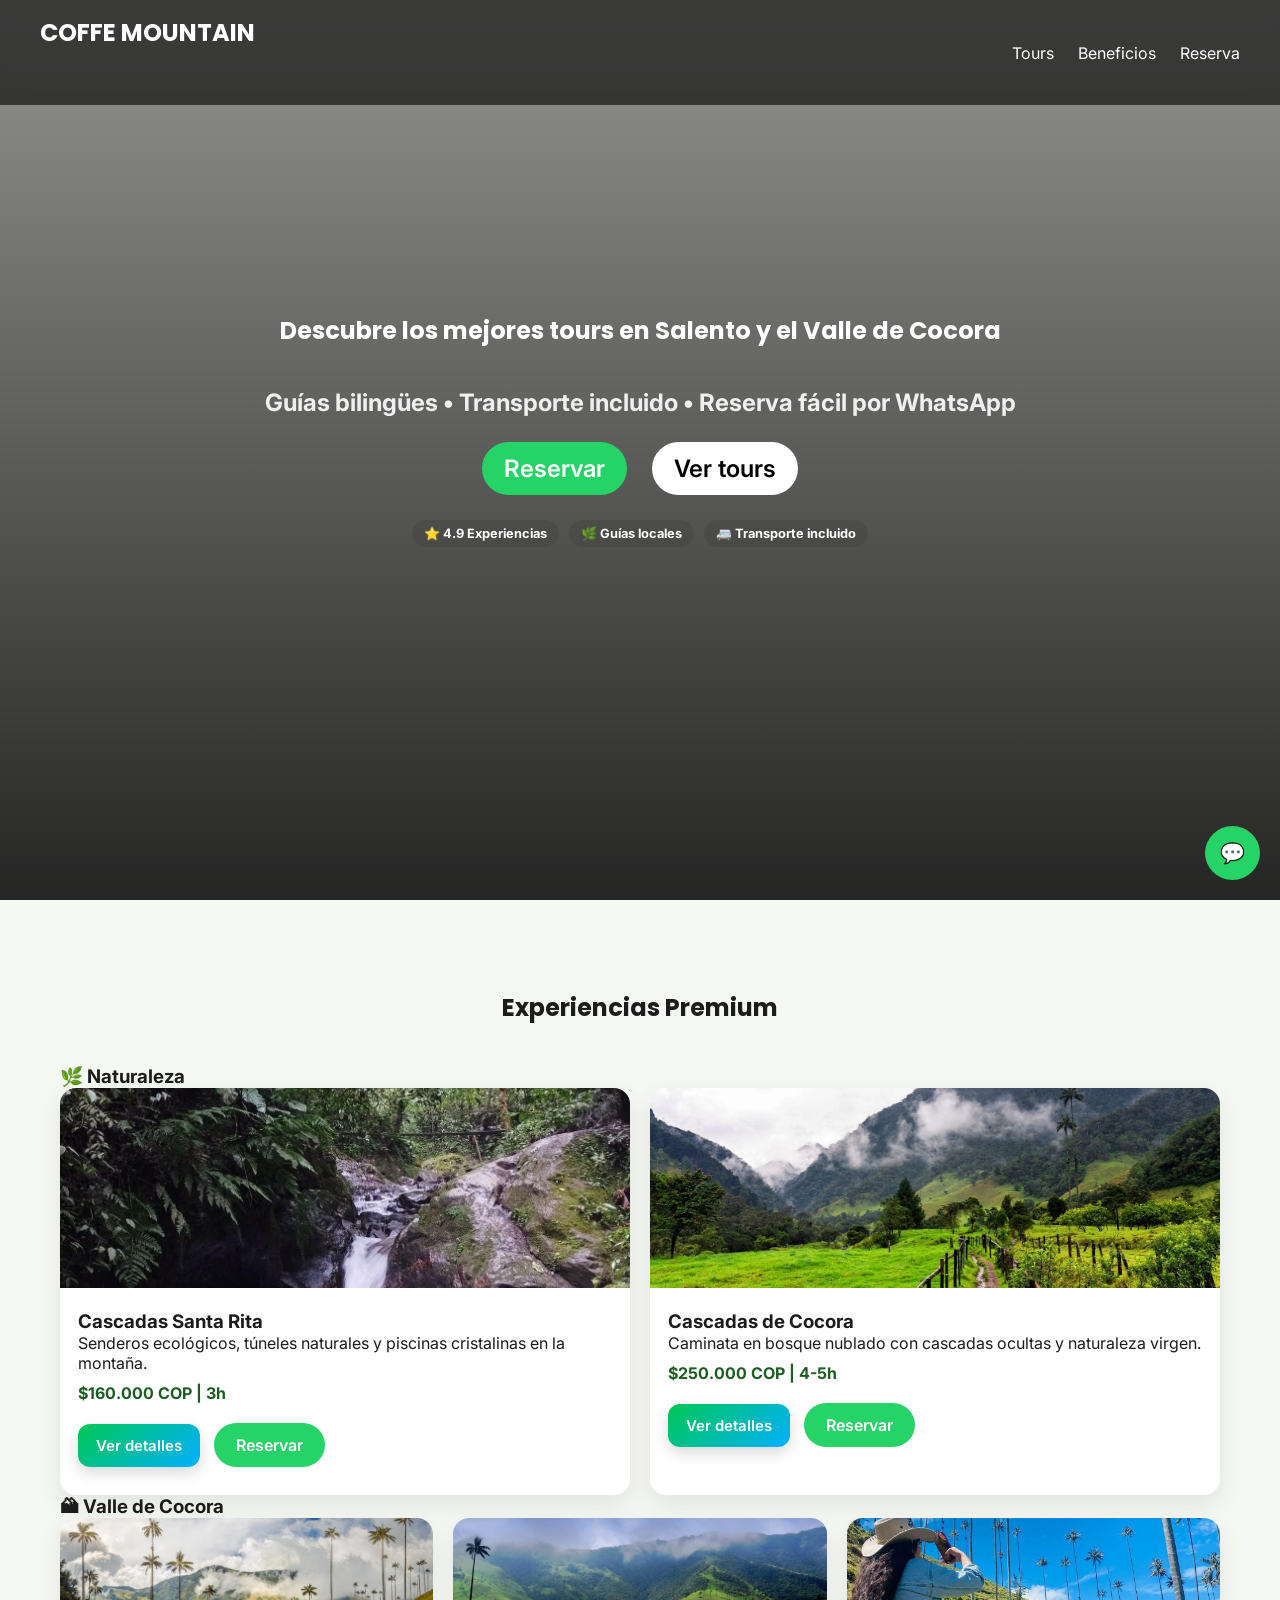
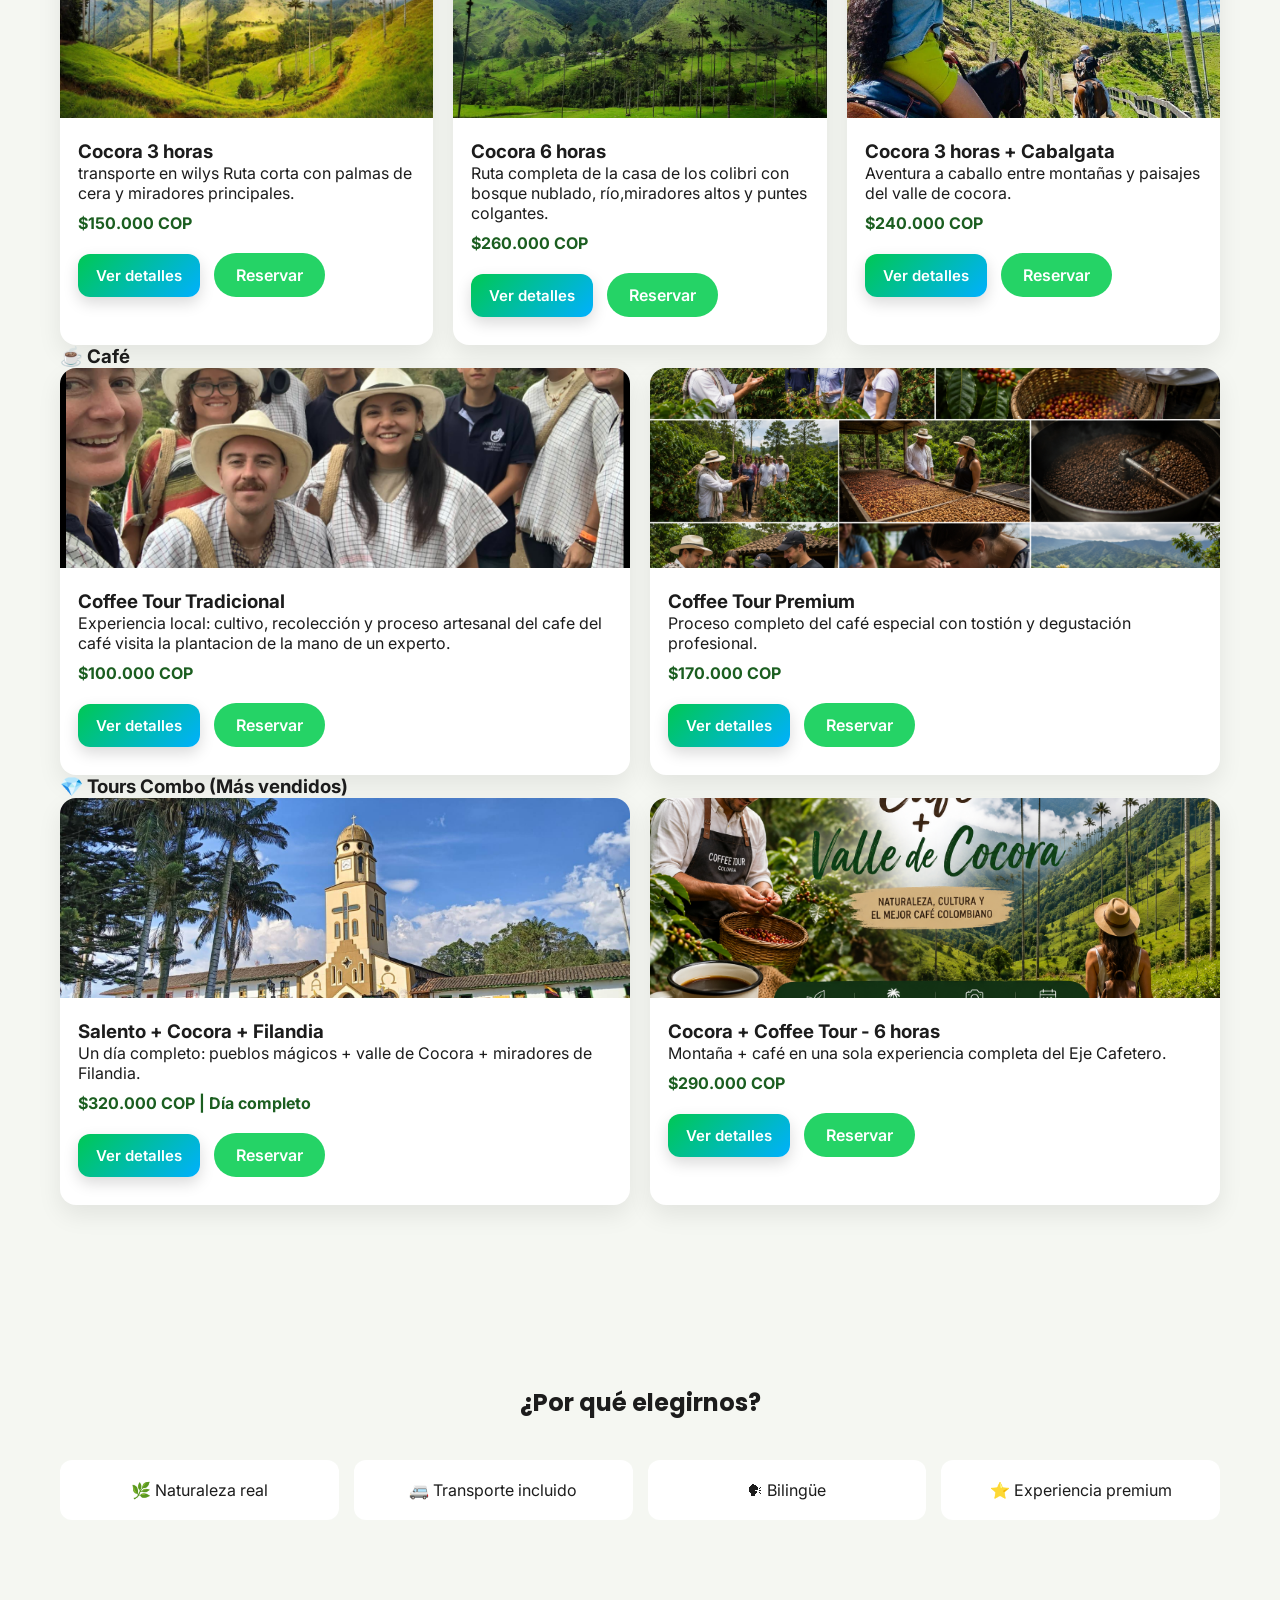
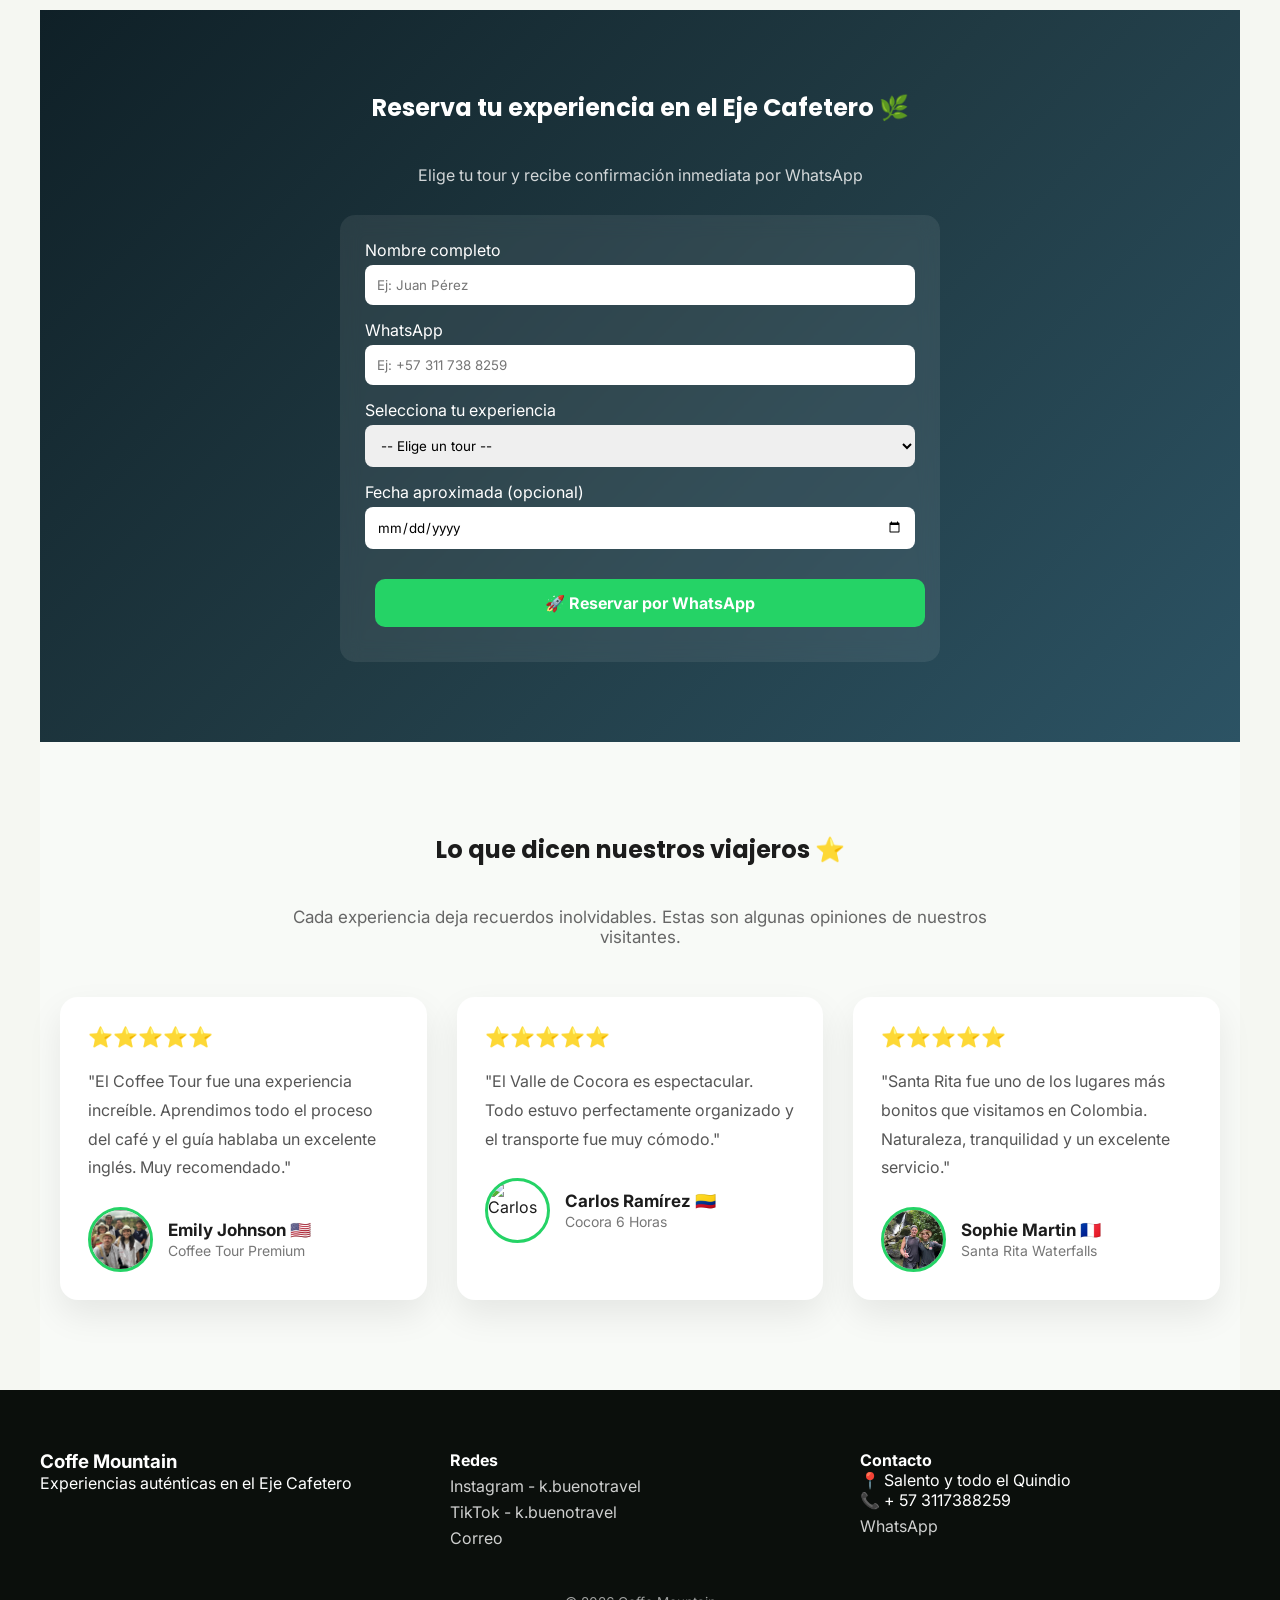
==== commit 990fa9b7: "platforma" ====
--- a/index.html
+++ b/index.html
@@ -14,360 +14,8 @@
 
   <link href="https://fonts.googleapis.com/css2?family=Poppins:wght@400;600;700&family=Inter:wght@300;400;600&display=swap" rel="stylesheet">
   <link href="https://unpkg.com/aos@2.3.1/dist/aos.css" rel="stylesheet">
-
-  <style>
-    *{margin:0;padding:0;box-sizing:border-box;font-family:"Inter",sans-serif;}
-
-    body{
-      background:#f5f7f2;
-      color:#1c1c1c;
-      scroll-behavior:smooth;
-    }
-
-    /* NAV */
-    .nav{
-      position:fixed;
-      top:0;
-      width:100%;
-      background:rgba(0,0,0,0.6);
-      backdrop-filter:blur(10px);
-      display:flex;
-      justify-content:space-between;
-      align-items:center;
-      padding:15px 40px;
-      z-index:999;
-    }
-
-    .nav h2{color:white;font-family:"Poppins";}
-    .nav a{color:white;margin-left:20px;text-decoration:none;}
-    .nav a:hover{color:#25D366;}
-
-    /* HERO PRO */
-    .hero{
-      height:100vh;
-      display:flex;
-      align-items:center;
-      justify-content:center;
-      text-align:center;
-      position:relative;
-      color:white;
-      background-size:cover;
-      background-position:center;
-      animation: heroBG 18s infinite;
-    }
-
-    @keyframes heroBG{
-      0%{background-image:url("images/cocora6.jpg");}
-      33%{background-image:url("images/loscafetales.jpg");}
-      66%{background-image:url("images/salento.jpg");}
-      100%{background-image:url("images/cocora6.jpg");}
-    }
-
-    .hero::after{
-      content:"";
-      position:absolute;
-      inset:0;
-      background:linear-gradient(180deg,rgba(0,0,0,0.4),rgba(0,0,0,0.85));
-    }
-
-    .hero-content{position:relative;z-index:2;max-width:800px;}
-
-    .hero h1{font-size:3rem;font-family:"Poppins";}
-    .hero p{margin:15px 0;opacity:0.9;}
-
-    .btn{
-      display:inline-block;
-      padding:12px 22px;
-      border-radius:30px;
-      text-decoration:none;
-      font-weight:600;
-      margin:10px;
-      transition:0.3s;
-    }
-
-    .btn-green{background:#25D366;color:white;}
-    .btn-white{background:white;color:black;}
-    .btn:hover{transform:scale(1.05);}
-
-    /* SECTIONS */
-    section{
-      padding:90px 20px;
-      max-width:1200px;
-      margin:auto;
-    }
-
-    h2{
-      text-align:center;
-      font-family:"Poppins";
-      margin-bottom:40px;
-    }
-
-    /* BADGES */
-    .badges{
-      display:flex;
-      justify-content:center;
-      flex-wrap:wrap;
-      gap:10px;
-      margin-top:15px;
-    }
-
-    .badge{
-      background:rgba(0,0,0,0.08);
-      padding:6px 12px;
-      border-radius:20px;
-      font-size:0.8rem;
-    }
-
-    /* GRID */
-    .grid{
-      display:grid;
-      grid-template-columns:repeat(auto-fit,minmax(260px,1fr));
-      gap:20px;
-    }
-
-    .card{
-      background:white;
-      border-radius:16px;
-      overflow:hidden;
-      box-shadow:0 10px 25px rgba(0,0,0,0.08);
-      transition:0.3s;
-    }
-
-    .card:hover{transform:translateY(-8px);}
-
-    .card img{
-      width:100%;
-      height:200px;
-      object-fit:cover;
-    }
-
-    .card-content{padding:18px;}
-
-    .price{
-      color:#1b5e20;
-      font-weight:700;
-      margin:10px 0;
-    }
-
-    /* FEATURES */
-    .features{
-      display:grid;
-      grid-template-columns:repeat(auto-fit,minmax(200px,1fr));
-      gap:15px;
-      text-align:center;
-    }
-
-    .feature{
-      background:white;
-      padding:20px;
-      border-radius:12px;
-    }
-
-    /* FORM */
-    .form{
-      background:white;
-      padding:25px;
-      border-radius:12px;
-      max-width:600px;
-      margin:auto;
-    }
-
-    .form input,.form select{
-      width:100%;
-      padding:12px;
-      margin:8px 0;
-      border-radius:10px;
-      border:1px solid #ddd;
-    }
-
-    /* FOOTER */
-    .footer{
-      background:#0b0f0c;
-      color:white;
-      padding:60px 20px 20px;
-    }
-
-    .footer-container{
-      display:grid;
-      grid-template-columns:repeat(auto-fit,minmax(220px,1fr));
-      gap:30px;
-      max-width:1200px;
-      margin:auto;
-    }
-
-    .footer a{
-      color:white;
-      text-decoration:none;
-      display:block;
-      margin:6px 0;
-      opacity:0.8;
-    }
-
-    .footer a:hover{color:#25D366;}
-
-    .footer-bottom{
-      text-align:center;
-      margin-top:40px;
-      opacity:0.6;
-      font-size:0.85rem;
-    }
-
-    /* WhatsApp */
-    .wa{
-      position:fixed;
-      bottom:20px;
-      right:20px;
-      background:#25D366;
-      color:white;
-      padding:15px;
-      border-radius:50%;
-      font-size:20px;
-      text-decoration:none;
-    }
-    .reservation-section{
-  padding: 80px 20px;
-  background: linear-gradient(135deg, #0f2027, #203a43, #2c5364);
-  color: white;
-  text-align: center;
-}
-
-.reservation-container{
-  max-width: 600px;
-  margin: auto;
-}
-
-.subtitle{
-  opacity: 0.8;
-  margin-bottom: 30px;
-}
-
-.reservation-form{
-  background: rgba(255,255,255,0.08);
-  padding: 25px;
-  border-radius: 15px;
-  backdrop-filter: blur(10px);
-}
-
-.form-group{
-  text-align: left;
-  margin-bottom: 15px;
-}
-
-.form-group input,
-.form-group select{
-  width: 100%;
-  padding: 12px;
-  border-radius: 8px;
-  border: none;
-  margin-top: 5px;
-}
-
-.premium-btn{
-  display: inline-block;
-  margin-top: 15px;
-  padding: 14px;
-  width: 100%;
-  font-weight: bold;
-  text-align: center;
-  border-radius: 10px;
-  background: #25D366;
-  color: white;
-  text-decoration: none;
-  transition: 0.3s;
-}
-
-.premium-btn:hover{
-  transform: scale(1.03);
-}/*==========================
-      TESTIMONIOS
-===========================*/
-
-#testimonios{
-    padding:90px 20px;
-    background:#f8faf7;
-}
-
-.testimonios-subtitulo{
-    text-align:center;
-    color:#666;
-    max-width:700px;
-    margin:0 auto 50px;
-    font-size:17px;
-}
-
-.testimonials-grid{
-
-    display:grid;
-    grid-template-columns:repeat(auto-fit,minmax(320px,1fr));
-    gap:30px;
-
-}
-
-.testimonial-card{
-
-    background:white;
-    border-radius:18px;
-    padding:28px;
-    box-shadow:0 15px 35px rgba(0,0,0,.08);
-    transition:.35s;
-
-}
-
-.testimonial-card:hover{
-
-    transform:translateY(-8px);
-
-}
-
-.stars{
-
-    color:#FFC107;
-    font-size:20px;
-    margin-bottom:18px;
-
-}
-
-.testimonial-card p{
-
-    color:#555;
-    line-height:1.8;
-    margin-bottom:25px;
-
-}
-
-.client{
-
-    display:flex;
-    align-items:center;
-    gap:15px;
-
-}
-
-.client img{
-
-    width:65px;
-    height:65px;
-    border-radius:50%;
-    object-fit:cover;
-    border:3px solid #25D366;
-
-}
-
-.client h4{
-
-    margin:0;
-    font-size:17px;
-
-}
-
-.client span{
-
-    color:#777;
-    font-size:14px;
-
-}
-
-  </style>
+  <link rel="stylesheet" href="style.css">
+
 </head>
 
 <body>
@@ -413,6 +61,7 @@
         <h3>Cascadas Santa Rita</h3>
         <p>Senderos ecológicos, túneles naturales y piscinas cristalinas en la montaña.</p>
         <div class="price">$160.000 COP | 3h</div>
+        <button onclick="openModal(tours.cascadas_santa_rita)">Ver detalles</button>
         <a class="btn btn-green" href="https://wa.me/573117388259?text=Quiero%20Santa%20Rita">Reservar</a>
       </div>
     </div>
@@ -421,8 +70,10 @@
       <img src="images/cocora6.jpg">
       <div class="card-content">
         <h3>Cascadas de Cocora</h3>
+        
         <p>Caminata en bosque nublado con cascadas ocultas y naturaleza virgen.</p>
-        <div class="price">$220.000 COP | 4-5h</div>
+        <div class="price">$250.000 COP | 4-5h</div>
+        <button onclick="openModal(tours.cocora)">Ver detalles</button>
         <a class="btn btn-green" href="https://wa.me/573117388259?text=Cascadas%20Cocora">Reservar</a>
       </div>
     </div>
@@ -439,6 +90,7 @@
         <h3>Cocora 3 horas</h3>
         <p> transporte en wilys Ruta corta con palmas de cera y miradores principales.</p>
         <div class="price">$150.000 COP</div>
+        <button onclick="openModal(tours.cocora3h)">Ver detalles</button>
         <a class="btn btn-green" href="https://wa.me/573117388259?text=Cocora%203%20horas">Reservar</a>
       </div>
     </div>
@@ -449,6 +101,7 @@
         <h3>Cocora 6 horas</h3>
         <p>Ruta completa de la casa de los colibri con bosque nublado, río,miradores altos y puntes colgantes.</p>
         <div class="price">$260.000 COP</div>
+        <button onclick="openModal(tours.cocora6h)">Ver detalles</button>
         <a class="btn btn-green" href="https://wa.me/573117388259?text=Cocora%206%20horas">Reservar</a>
       </div>
     </div>
@@ -459,6 +112,7 @@
         <h3>Cocora 3 horas + Cabalgata</h3>
         <p>Aventura a caballo entre montañas y paisajes del valle de cocora.</p>
         <div class="price">$240.000 COP</div>
+        <button onclick="openModal(tours.cabalgata_cocora)">Ver detalles</button>
         <a class="btn btn-green" href="https://wa.me/573117388259?text=Cocora%20Cabalgata">Reservar</a>
       </div>
     </div>
@@ -470,11 +124,12 @@
   <div class="grid">
 
     <div class="card">
-      <img src="images/coffetours.png">
+      <img src="images/Captura de pantalla 2026-06-29 135718.png">
       <div class="card-content">
         <h3>Coffee Tour Tradicional</h3>
         <p>Experiencia local: cultivo, recolección y proceso artesanal del cafe del café visita la plantacion de la mano de un experto.</p>
         <div class="price">$100.000 COP</div>
+        <button onclick="openModal(tours.cocora)">Ver detalles</button>
         <a class="btn btn-green" href="https://wa.me/573117388259?text=Coffee%20Tradicional">Reservar</a>
       </div>
     </div>
@@ -485,6 +140,7 @@
         <h3>Coffee Tour Premium</h3>
         <p>Proceso completo del café especial con tostión y degustación profesional.</p>
         <div class="price">$170.000 COP</div>
+        <button onclick="openModal(tours.coffee_premium_2)">Ver detalles</button>
         <a class="btn btn-green" href="https://wa.me/573117388259?text=Coffee%20Premium">Reservar</a>
       </div>
     </div>
@@ -501,6 +157,7 @@
         <h3>Salento + Cocora + Filandia</h3>
         <p>Un día completo: pueblos mágicos + valle de Cocora + miradores de Filandia.</p>
         <div class="price">$320.000 COP | Día completo</div>
+        <button onclick="openModal(tours.cocora)">Ver detalles</button>
         <a class="btn btn-green" href="https://wa.me/573117388259?text=Combo%20Salento%20Cocora%20Filandia">Reservar</a>
       </div>
     </div>
@@ -511,6 +168,7 @@
         <h3>Cocora + Coffee Tour - 6 horas</h3>
         <p>Montaña + café en una sola experiencia completa del Eje Cafetero.</p>
         <div class="price">$290.000 COP</div>
+        <button onclick="openModal(tours.salento00)">Ver detalles</button>
         <a class="btn btn-green" href="https://wa.me/573117388259?text=Cocora%20Coffee%20Tour">Reservar</a>
       </div>
     </div>
@@ -698,6 +356,45 @@
 <script>
   AOS.init({duration:900});
 </script>
-
+<div id="tourModal" class="modal">
+  <div class="modal-content">
+
+    <span class="close" onclick="closeModal()">&times;</span>
+
+    <!-- CARRUSEL -->
+    <div class="carousel">
+      <button class="prev" onclick="changeSlide(-1)">&#10094;</button>
+
+      <img id="mainImage" src="" alt="Tour imagen">
+
+      <button class="next" onclick="changeSlide(1)">&#10095;</button>
+    </div>
+
+    <!-- MINIATURAS -->
+    <div class="thumbnails" id="thumbnails"></div>
+
+    <!-- INFO -->
+    <div class="tour-info">
+      <h2 id="tourTitle"></h2>
+
+      <p id="tourDescription"></p>
+
+      <h3>Qué incluye</h3>
+      <ul id="includes"></ul>
+
+      <h3>Qué no incluye</h3>
+      <ul id="notIncludes"></ul>
+
+      <h3>Itinerario</h3>
+      <p id="itinerary"></p>
+
+      <a id="whatsappBtn" target="_blank" class="whatsapp-btn">
+        Reservar por WhatsApp
+      </a>
+    </div>
+
+  </div>
+</div>
+<script src="app.js"></script>
 </body>
 </html>
--- a/style.css
+++ b/style.css
@@ -0,0 +1,460 @@
+    *{margin:0;padding:0;box-sizing:border-box;font-family:"Inter",sans-serif;}
+
+    body{
+      background:#f5f7f2;
+      color:#1c1c1c;
+      scroll-behavior:smooth;
+    }
+
+    /* NAV */
+    .nav{
+      position:fixed;
+      top:0;
+      width:100%;
+      background:rgba(0,0,0,0.6);
+      backdrop-filter:blur(10px);
+      display:flex;
+      justify-content:space-between;
+      align-items:center;
+      padding:15px 40px;
+      z-index:999;
+    }
+
+    .nav h2{color:white;font-family:"Poppins";}
+    .nav a{color:white;margin-left:20px;text-decoration:none;}
+    .nav a:hover{color:#25D366;}
+
+    /* HERO PRO */
+    .hero{
+      height:100vh;
+      display:flex;
+      align-items:center;
+      justify-content:center;
+      text-align:center;
+      position:relative;
+      color:white;
+      background-size:cover;
+      background-position:center;
+      animation: heroBG 18s infinite;
+    }
+
+    @keyframes heroBG{
+      0%{background-image:url("images/cocora6.jpg");}
+      33%{background-image:url("images/loscafetales.jpg");}
+      66%{background-image:url("images/salento.jpg");}
+      100%{background-image:url("images/cocora6.jpg");}
+    }
+
+    .hero::after{
+      content:"";
+      position:absolute;
+      inset:0;
+      background:linear-gradient(180deg,rgba(0,0,0,0.4),rgba(0,0,0,0.85));
+    }
+
+    .hero-content{position:relative;z-index:2;max-width:800px;}
+
+    .hero h1{font-size:3rem;font-family:"Poppins";}
+    .hero p{margin:15px 0;opacity:0.9;}
+
+    .btn{
+      display:inline-block;
+      padding:12px 22px;
+      border-radius:30px;
+      text-decoration:none;
+      font-weight:600;
+      margin:10px;
+      transition:0.3s;
+    }
+
+    .btn-green{background:#25D366;color:white;}
+    .btn-white{background:white;color:black;}
+    .btn:hover{transform:scale(1.05);}
+
+    /* SECTIONS */
+    section{
+      padding:90px 20px;
+      max-width:1200px;
+      margin:auto;
+    }
+
+    h2{
+      text-align:center;
+      font-family:"Poppins";
+      margin-bottom:40px;
+    }
+
+    /* BADGES */
+    .badges{
+      display:flex;
+      justify-content:center;
+      flex-wrap:wrap;
+      gap:10px;
+      margin-top:15px;
+    }
+
+    .badge{
+      background:rgba(0,0,0,0.08);
+      padding:6px 12px;
+      border-radius:20px;
+      font-size:0.8rem;
+    }
+
+    /* GRID */
+    .grid{
+      display:grid;
+      grid-template-columns:repeat(auto-fit,minmax(260px,1fr));
+      gap:20px;
+    }
+
+    .card{
+      background:white;
+      border-radius:16px;
+      overflow:hidden;
+      box-shadow:0 10px 25px rgba(0,0,0,0.08);
+      transition:0.3s;
+    }
+
+    .card:hover{transform:translateY(-8px);}
+
+    .card img{
+      width:100%;
+      height:200px;
+      object-fit:cover;
+    }
+
+    .card-content{padding:18px;}
+
+    .price{
+      color:#1b5e20;
+      font-weight:700;
+      margin:10px 0;
+    }
+
+    /* FEATURES */
+    .features{
+      display:grid;
+      grid-template-columns:repeat(auto-fit,minmax(200px,1fr));
+      gap:15px;
+      text-align:center;
+    }
+
+    .feature{
+      background:white;
+      padding:20px;
+      border-radius:12px;
+    }
+
+    /* FORM */
+    .form{
+      background:white;
+      padding:25px;
+      border-radius:12px;
+      max-width:600px;
+      margin:auto;
+    }
+
+    .form input,.form select{
+      width:100%;
+      padding:12px;
+      margin:8px 0;
+      border-radius:10px;
+      border:1px solid #ddd;
+    }
+
+    /* FOOTER */
+    .footer{
+      background:#0b0f0c;
+      color:white;
+      padding:60px 20px 20px;
+    }
+
+    .footer-container{
+      display:grid;
+      grid-template-columns:repeat(auto-fit,minmax(220px,1fr));
+      gap:30px;
+      max-width:1200px;
+      margin:auto;
+    }
+
+    .footer a{
+      color:white;
+      text-decoration:none;
+      display:block;
+      margin:6px 0;
+      opacity:0.8;
+    }
+
+    .footer a:hover{color:#25D366;}
+
+    .footer-bottom{
+      text-align:center;
+      margin-top:40px;
+      opacity:0.6;
+      font-size:0.85rem;
+    }
+
+    /* WhatsApp */
+    .wa{
+      position:fixed;
+      bottom:20px;
+      right:20px;
+      background:#25D366;
+      color:white;
+      padding:15px;
+      border-radius:50%;
+      font-size:20px;
+      text-decoration:none;
+    }
+    .reservation-section{
+  padding: 80px 20px;
+  background: linear-gradient(135deg, #0f2027, #203a43, #2c5364);
+  color: white;
+  text-align: center;
+}
+
+.reservation-container{
+  max-width: 600px;
+  margin: auto;
+}
+
+.subtitle{
+  opacity: 0.8;
+  margin-bottom: 30px;
+}
+
+.reservation-form{
+  background: rgba(255,255,255,0.08);
+  padding: 25px;
+  border-radius: 15px;
+  backdrop-filter: blur(10px);
+}
+
+.form-group{
+  text-align: left;
+  margin-bottom: 15px;
+}
+
+.form-group input,
+.form-group select{
+  width: 100%;
+  padding: 12px;
+  border-radius: 8px;
+  border: none;
+  margin-top: 5px;
+}
+
+.premium-btn{
+  display: inline-block;
+  margin-top: 15px;
+  padding: 14px;
+  width: 100%;
+  font-weight: bold;
+  text-align: center;
+  border-radius: 10px;
+  background: #25D366;
+  color: white;
+  text-decoration: none;
+  transition: 0.3s;
+}
+
+.premium-btn:hover{
+  transform: scale(1.03);
+}/*==========================
+      TESTIMONIOS
+===========================*/
+
+#testimonios{
+    padding:90px 20px;
+    background:#f8faf7;
+}
+
+.testimonios-subtitulo{
+    text-align:center;
+    color:#666;
+    max-width:700px;
+    margin:0 auto 50px;
+    font-size:17px;
+}
+
+.testimonials-grid{
+
+    display:grid;
+    grid-template-columns:repeat(auto-fit,minmax(320px,1fr));
+    gap:30px;
+
+}
+
+.testimonial-card{
+
+    background:white;
+    border-radius:18px;
+    padding:28px;
+    box-shadow:0 15px 35px rgba(0,0,0,.08);
+    transition:.35s;
+
+}
+
+.testimonial-card:hover{
+
+    transform:translateY(-8px);
+
+}
+
+.stars{
+
+    color:#FFC107;
+    font-size:20px;
+    margin-bottom:18px;
+
+}
+
+.testimonial-card p{
+
+    color:#555;
+    line-height:1.8;
+    margin-bottom:25px;
+
+}
+
+.client{
+
+    display:flex;
+    align-items:center;
+    gap:15px;
+
+}
+
+.client img{
+
+    width:65px;
+    height:65px;
+    border-radius:50%;
+    object-fit:cover;
+    border:3px solid #25D366;
+
+}
+
+.client h4{
+
+    margin:0;
+    font-size:17px;
+
+}
+
+.client span{
+
+    color:#777;
+    font-size:14px;
+
+}
+.modal {
+  display: none;
+  position: fixed;
+  z-index: 999;
+  left: 0;
+  top: 0;
+  width: 100%;
+  height: 100%;
+  background: rgba(0,0,0,0.8);
+  overflow: auto;
+}
+
+.modal-content {
+  background: #fff;
+  margin: 3% auto;
+  padding: 20px;
+  width: 90%;
+  max-width: 900px;
+  border-radius: 15px;
+}
+
+.close {
+  float: right;
+  font-size: 30px;
+  cursor: pointer;
+}
+
+.carousel {
+  position: relative;
+  text-align: center;
+}
+
+.carousel img {
+  width: 100%;
+  height: 400px;
+  object-fit: cover;
+  border-radius: 12px;
+}
+
+.prev, .next {
+  position: absolute;
+  top: 45%;
+  background: rgba(0,0,0,0.5);
+  color: white;
+  border: none;
+  font-size: 25px;
+  cursor: pointer;
+  padding: 10px;
+}
+
+.prev { left: 10px; }
+.next { right: 10px; }
+
+.thumbnails {
+  display: flex;
+  gap: 10px;
+  margin-top: 10px;
+  justify-content: center;
+}
+
+.thumbnails img {
+  width: 70px;
+  height: 50px;
+  object-fit: cover;
+  cursor: pointer;
+  border-radius: 6px;
+  opacity: 0.6;
+}
+
+.thumbnails img.active {
+  border: 2px solid #00c853;
+  opacity: 1;
+}
+
+.tour-info {
+  margin-top: 20px;
+}
+
+.whatsapp-btn {
+  display: block;
+  background: #25D366;
+  color: white;
+  text-align: center;
+  padding: 12px;
+  border-radius: 10px;
+  text-decoration: none;
+  margin-top: 15px;
+  font-weight: bold;
+}
+button {
+  background: linear-gradient(135deg, #00c853, #00b0ff);
+  color: white;
+  border: none;
+  padding: 12px 18px;
+  border-radius: 12px;
+  font-size: 15px;
+  font-weight: 600;
+  cursor: pointer;
+  transition: all 0.3s ease;
+  box-shadow: 0 6px 15px rgba(0,0,0,0.15);
+}
+
+button:hover {
+  transform: translateY(-3px);
+  box-shadow: 0 10px 25px rgba(0,0,0,0.25);
+}
+
+button:active {
+  transform: scale(0.97);
+}
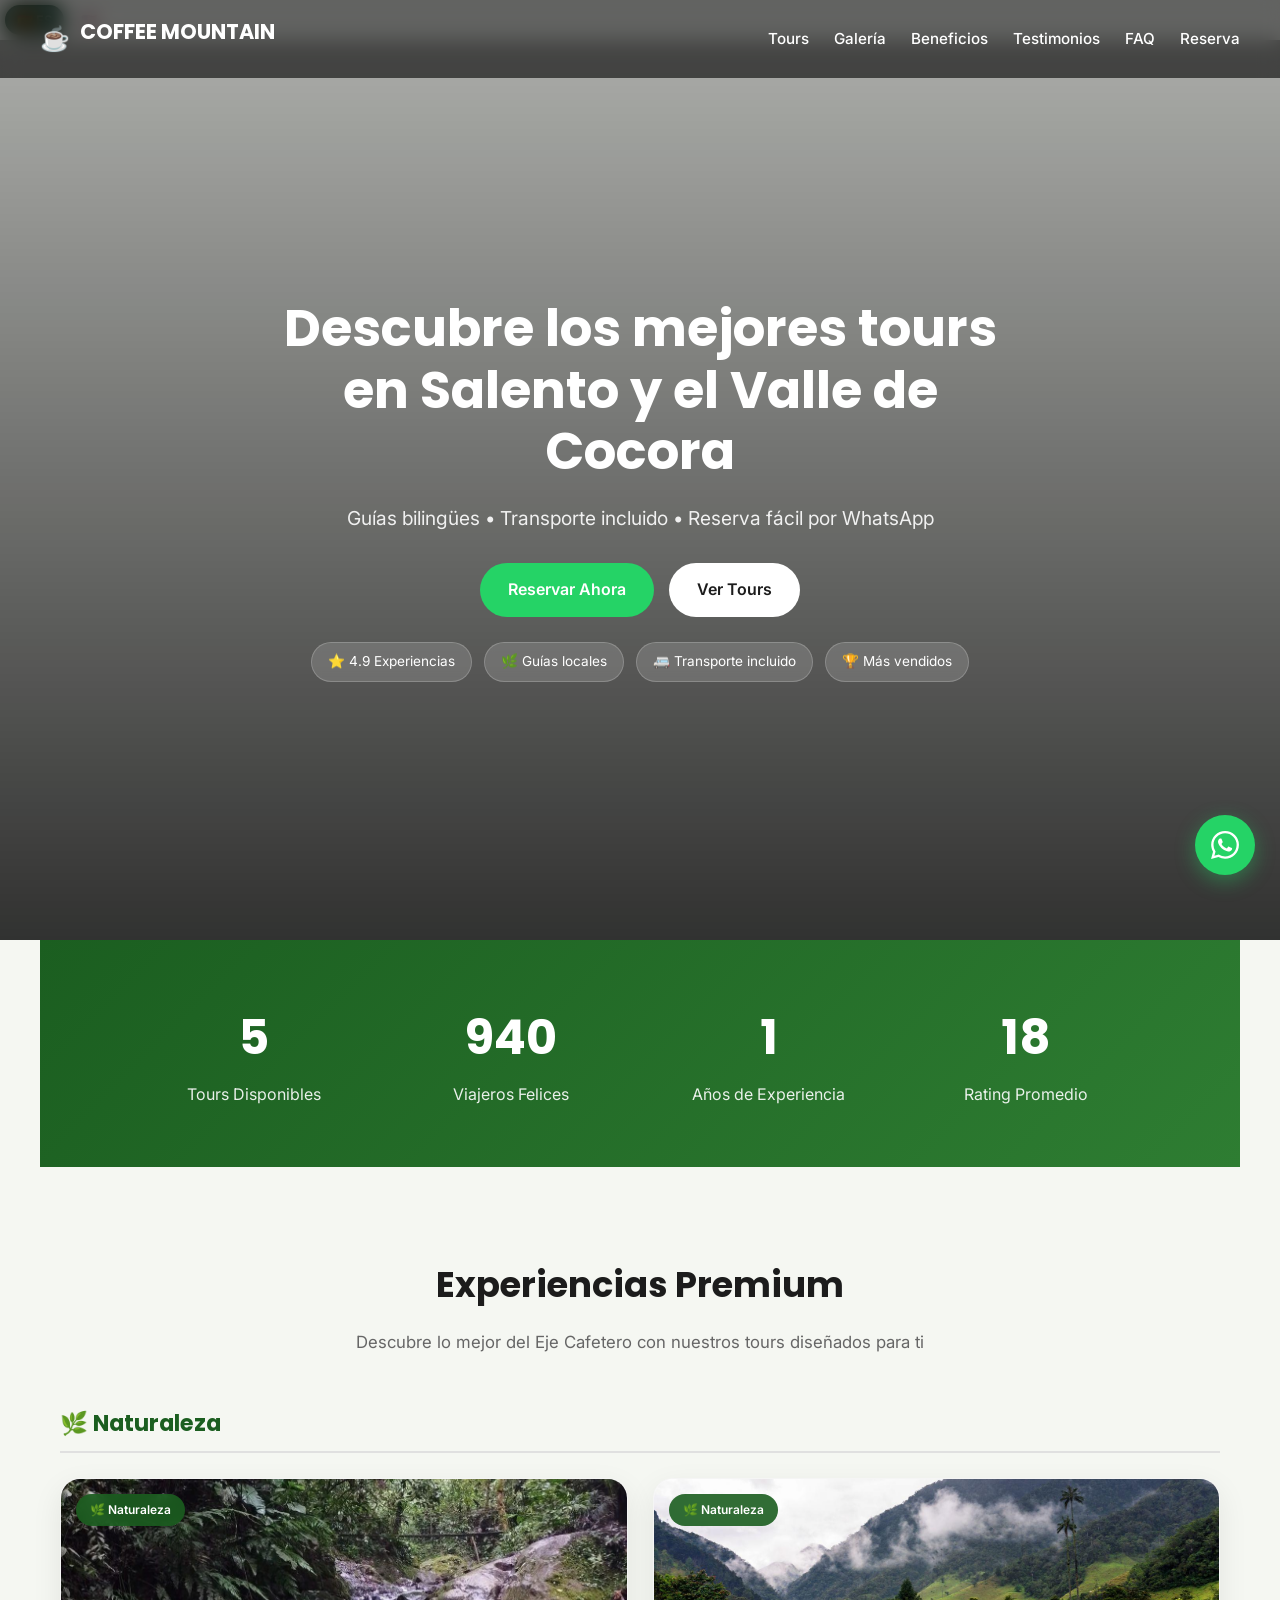
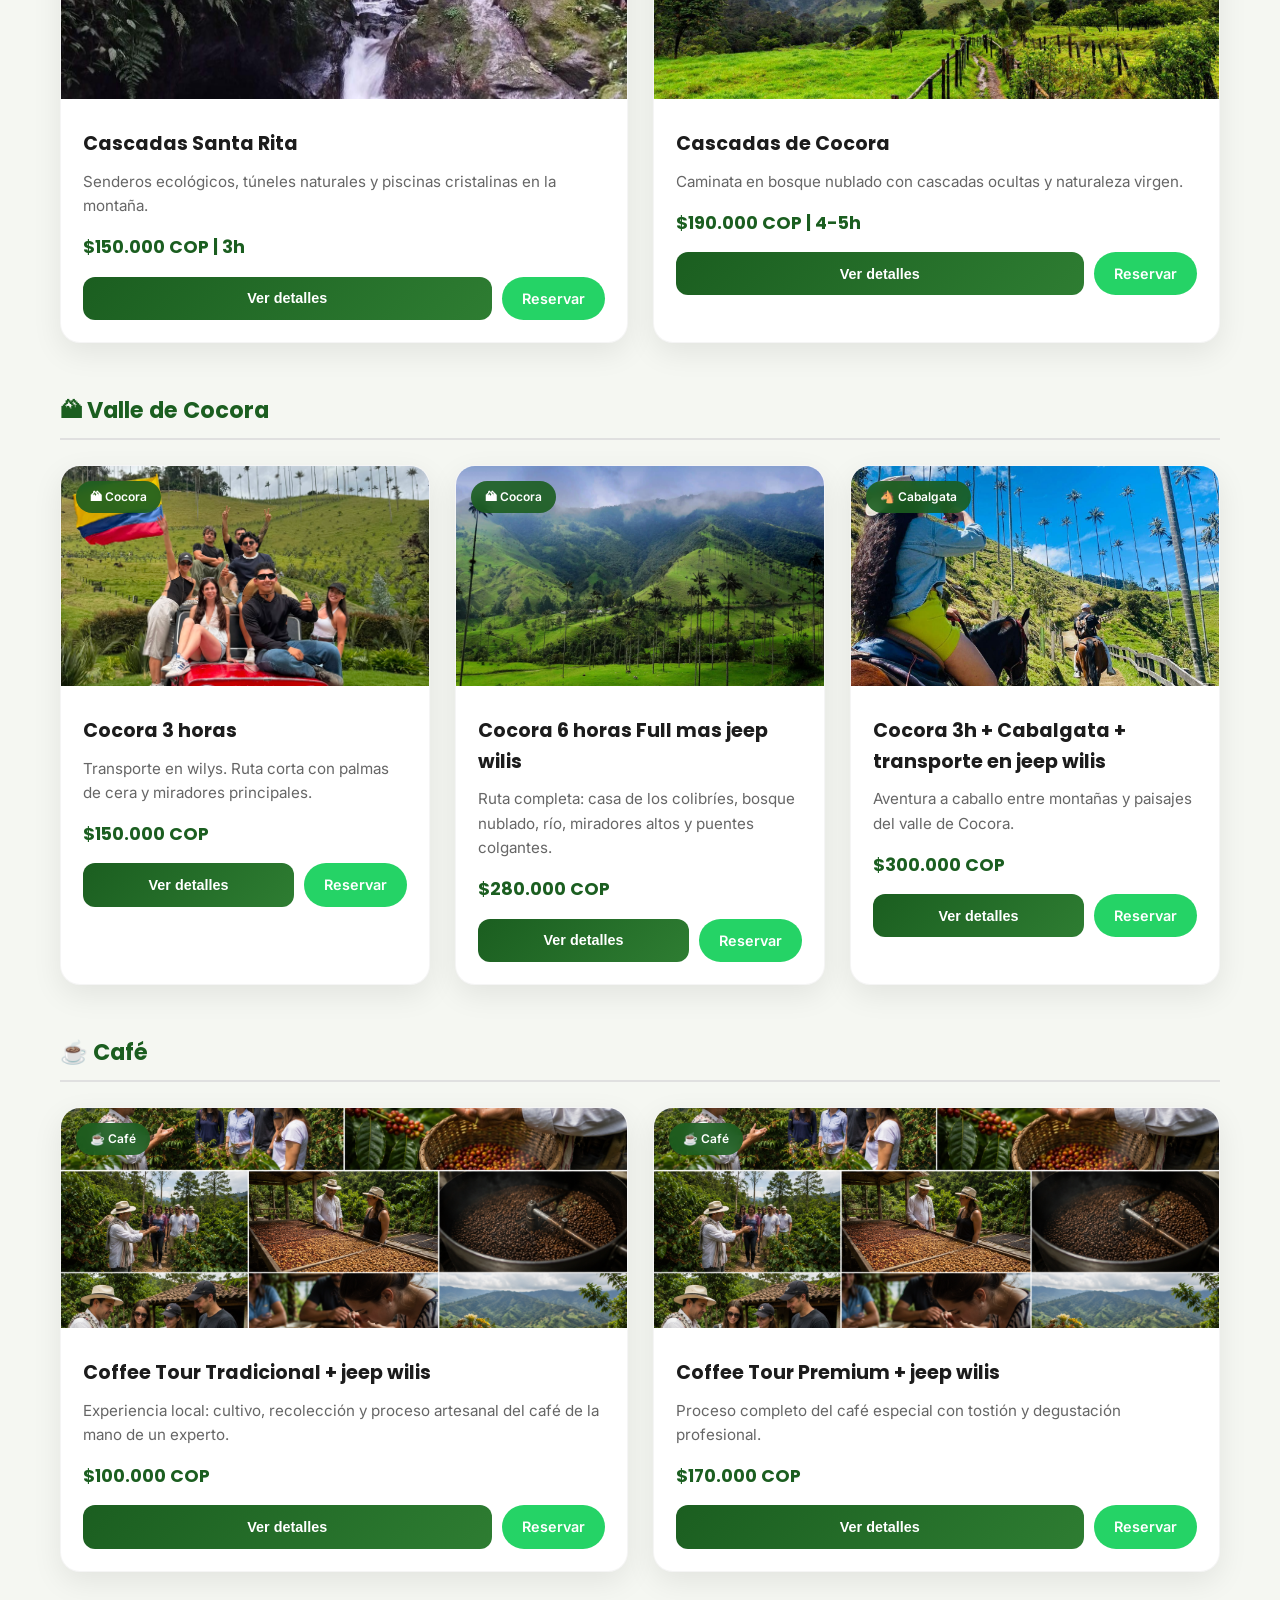
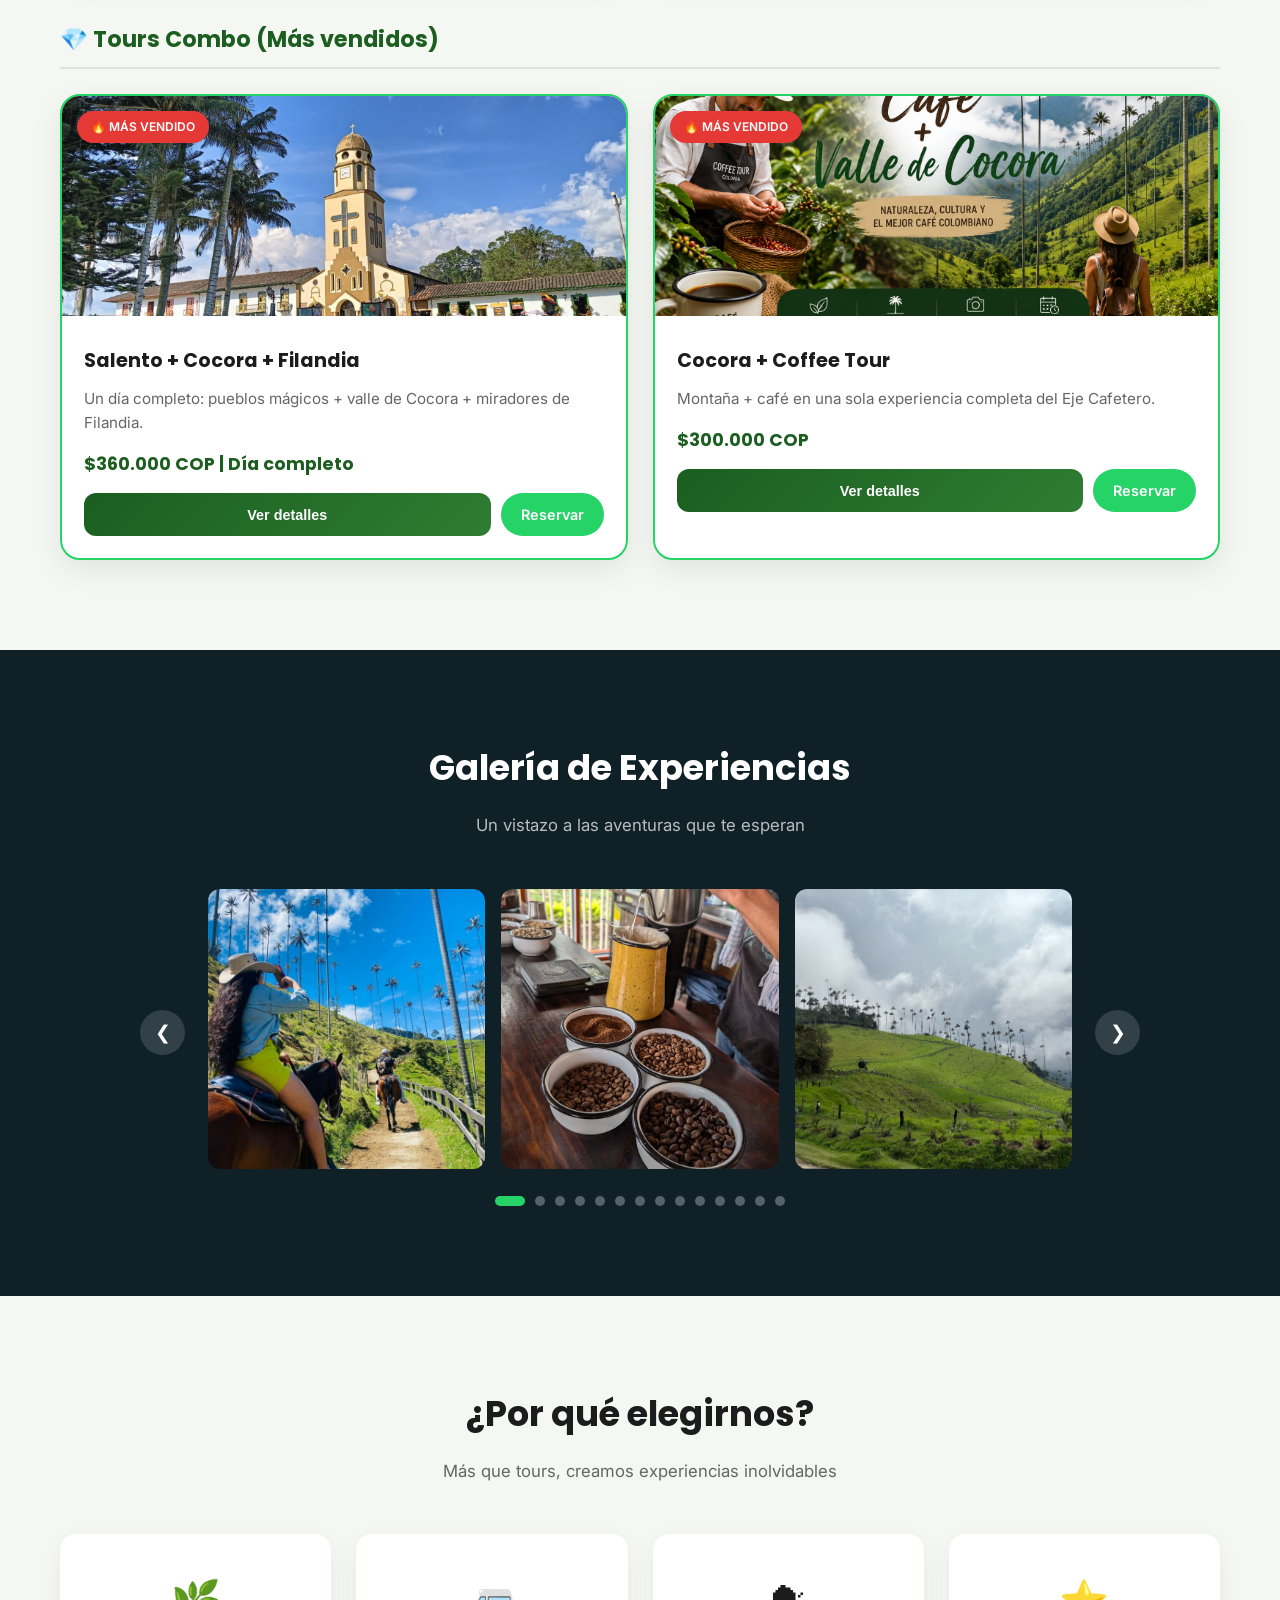
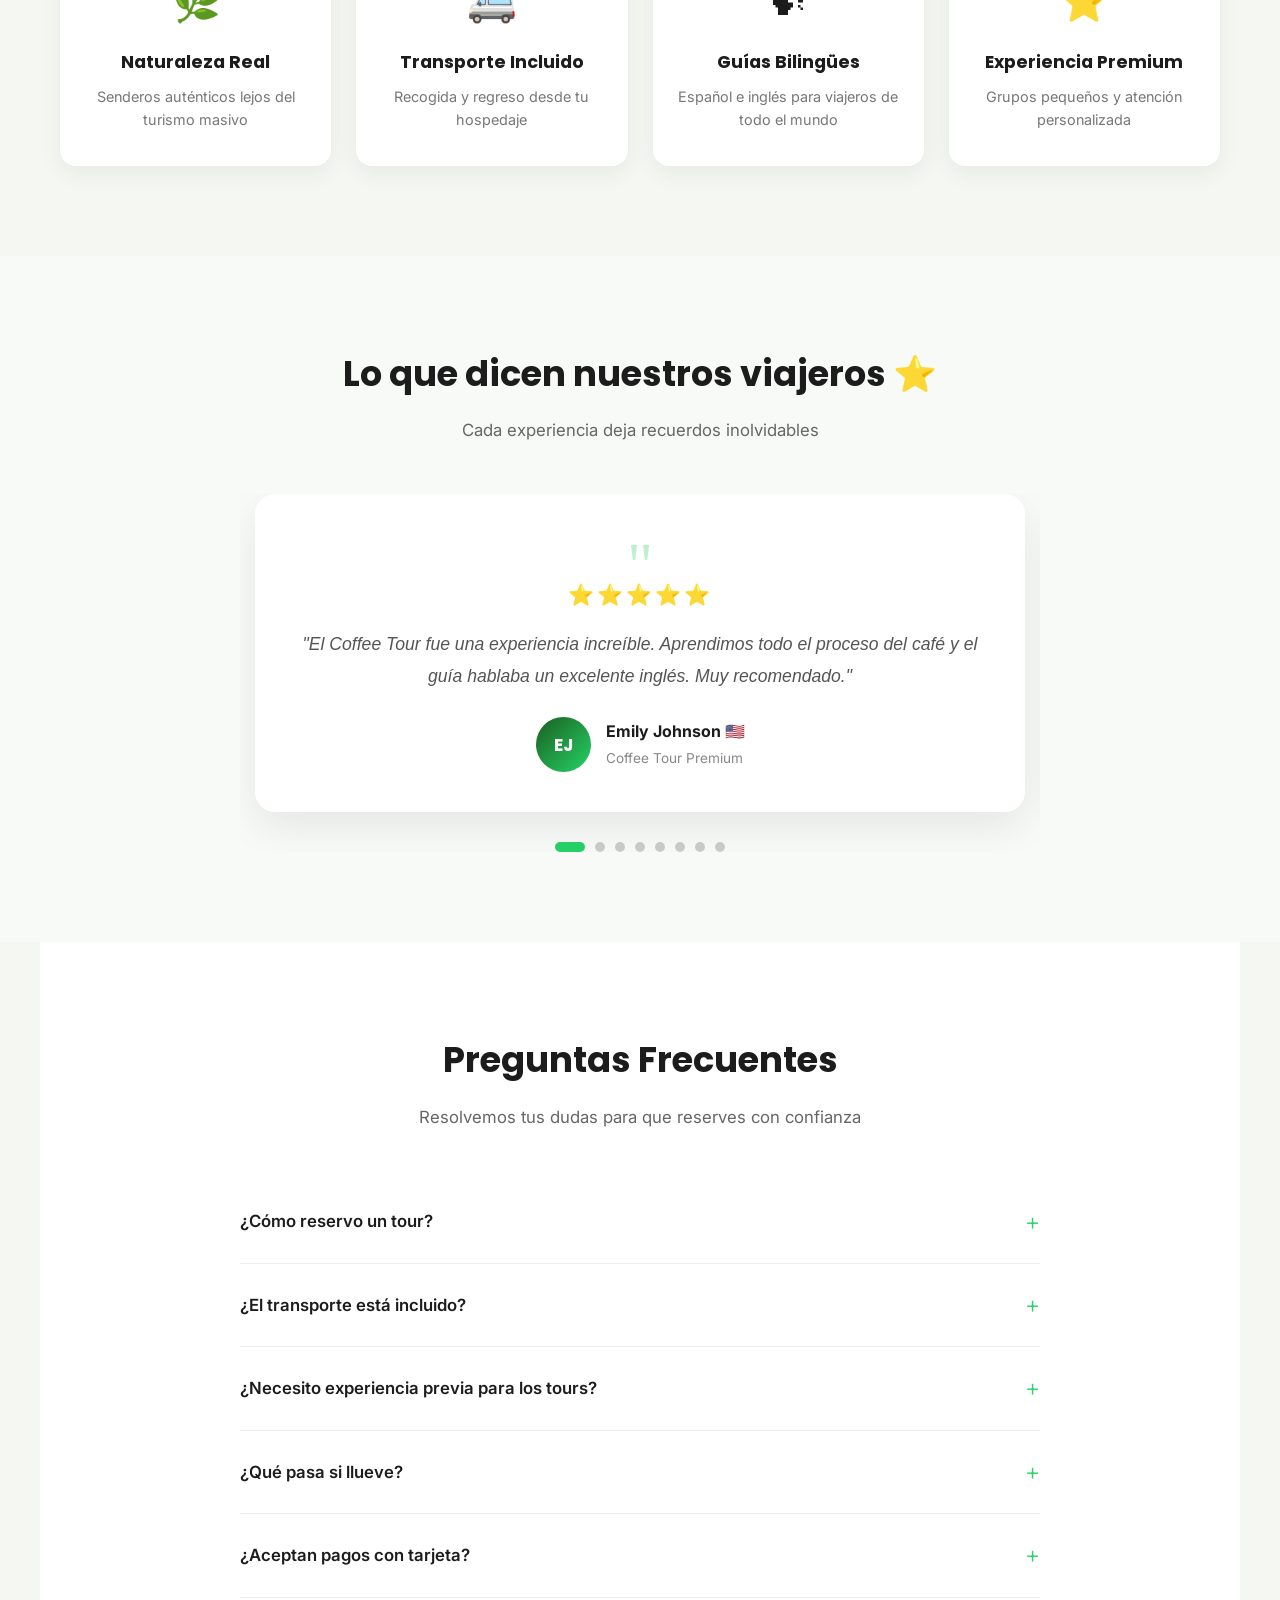
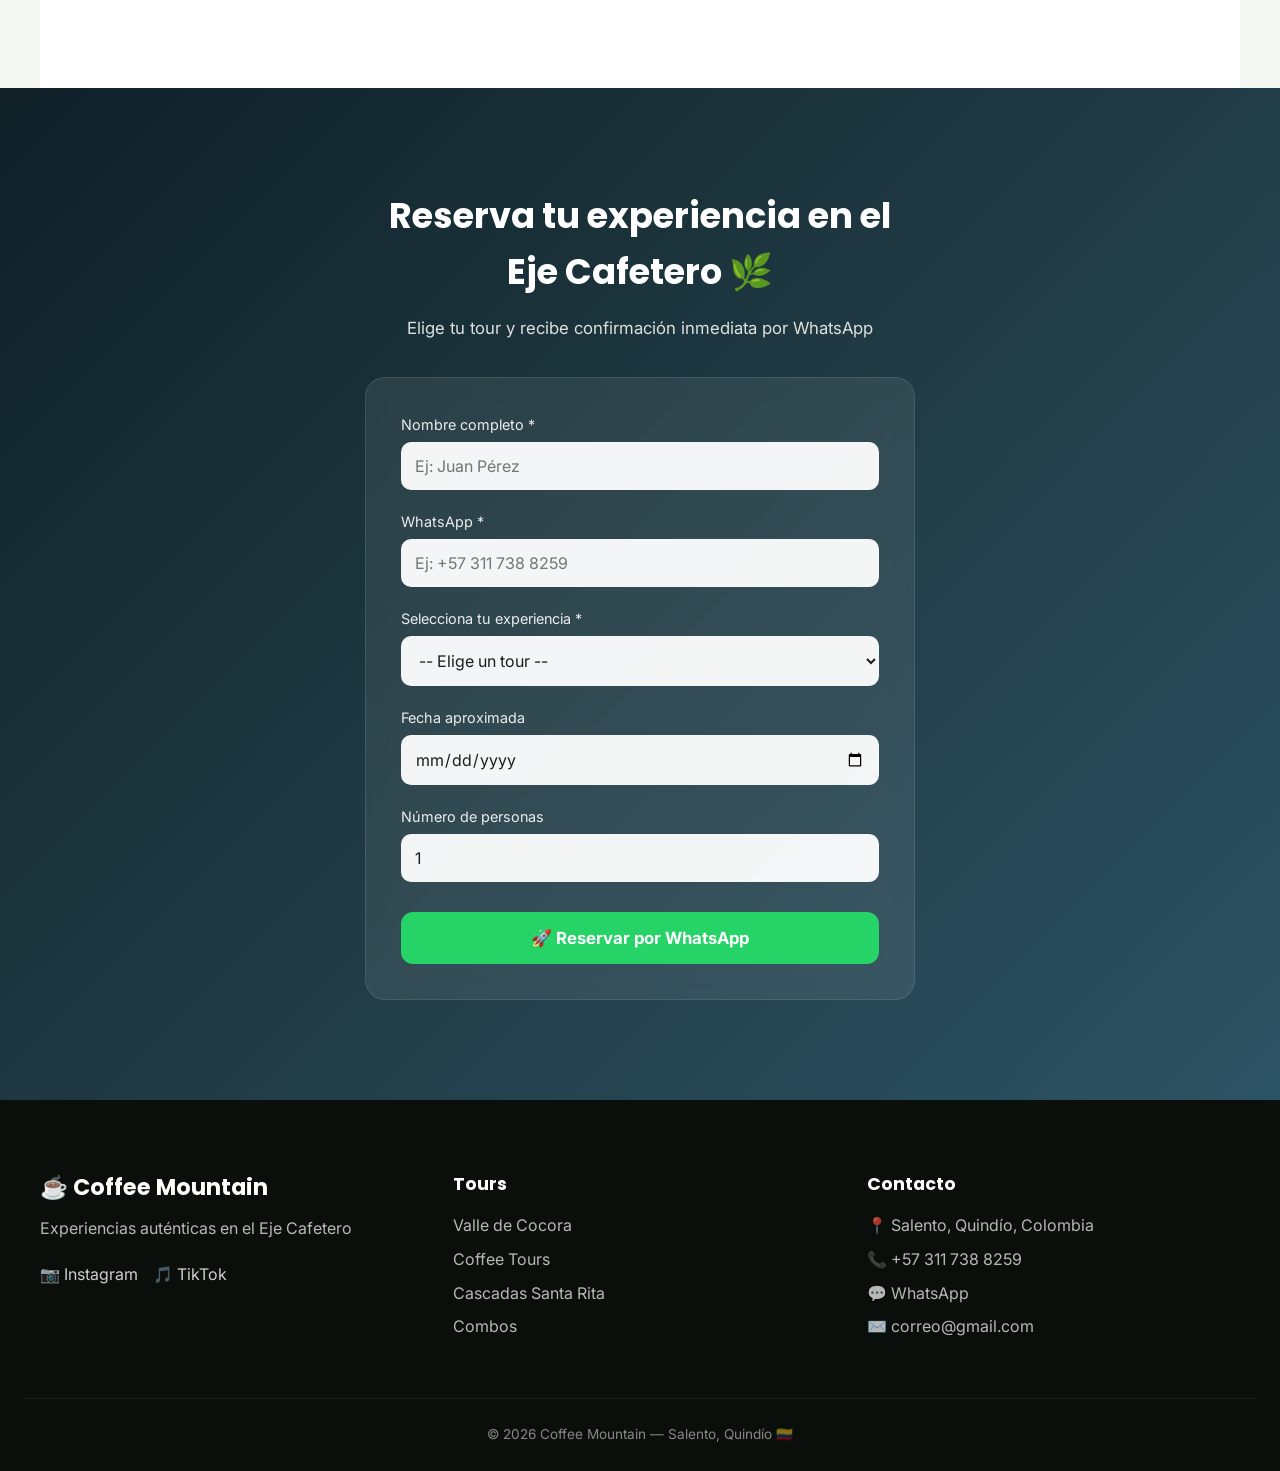
==== commit 620a2c53: "segunda fase" ====
--- a/index.html
+++ b/index.html
@@ -15,386 +15,578 @@
   <link href="https://fonts.googleapis.com/css2?family=Poppins:wght@400;600;700&family=Inter:wght@300;400;600&display=swap" rel="stylesheet">
   <link href="https://unpkg.com/aos@2.3.1/dist/aos.css" rel="stylesheet">
   <link rel="stylesheet" href="style.css">
-
 </head>
 
 <body>
 
 <!-- NAV -->
-<div class="nav">
-  <h2>COFFE MOUNTAIN</h2>
-  <div>
+<nav class="nav" id="navbar">
+  <div class="nav-brand">
+    <span class="nav-icon">☕</span>
+    <h2>COFFEE MOUNTAIN</h2>
+  </div>
+  <div class="nav-links">
     <a href="#tours">Tours</a>
+    <a href="#galeria">Galería</a>
     <a href="#beneficios">Beneficios</a>
+    <a href="#testimonios">Testimonios</a>
+    <a href="#faq">FAQ</a>
     <a href="#reserva">Reserva</a>
   </div>
+  <div class="nav-mobile-toggle" onclick="toggleMobileMenu()">☰</div>
+</nav>
+<div class="language-switcher">
+    <button id="langES" class="lang-btn active" onclick="changeLanguage('es')">
+        🇪🇸 ES
+    </button>
+
+    <button id="langEN" class="lang-btn" onclick="changeLanguage('en')">
+        🇺🇸 EN
+    </button>
 </div>
 
 <!-- HERO -->
 <div class="hero">
   <div class="hero-content" data-aos="fade-up">
-    <h2>Descubre los mejores tours en Salento y el Valle de Cocora <h2>
-    <p>Guías bilingües • Transporte incluido • Reserva fácil por WhatsApp </p>
-
-    <a class="btn btn-green" href="https://wa.me/573117388259">Reservar</a>
-    <a class="btn btn-white" href="#tours">Ver tours</a>
+    <h1>Descubre los mejores tours en Salento y el Valle de Cocora</h1>
+    <p class="hero-subtitle">Guías bilingües • Transporte incluido • Reserva fácil por WhatsApp</p>
+
+    <div class="hero-buttons">
+      <a class="btn btn-green" href="https://wa.me/573117388259">Reservar Ahora</a>
+      <a class="btn btn-white" href="#tours">Ver Tours</a>
+    </div>
 
     <div class="badges">
       <span class="badge">⭐ 4.9 Experiencias</span>
       <span class="badge">🌿 Guías locales</span>
       <span class="badge">🚐 Transporte incluido</span>
+      <span class="badge">🏆 Más vendidos</span>
     </div>
   </div>
 </div>
+
+<!-- STATS -->
+<section id="stats" class="stats-section">
+  <div class="stats-grid">
+    <div class="stat-item" data-aos="fade-up" data-aos-delay="0">
+      <div class="stat-number" data-target="15">0</div>
+      <div class="stat-label">Tours Disponibles</div>
+    </div>
+    <div class="stat-item" data-aos="fade-up" data-aos-delay="100">
+      <div class="stat-number" data-target="2500">0</div>
+      <div class="stat-label">Viajeros Felices</div>
+    </div>
+    <div class="stat-item" data-aos="fade-up" data-aos-delay="200">
+      <div class="stat-number" data-target="5">0</div>
+      <div class="stat-label">Años de Experiencia</div>
+    </div>
+    <div class="stat-item" data-aos="fade-up" data-aos-delay="300">
+      <div class="stat-number" data-target="49">0</div>
+      <div class="stat-label">Rating Promedio</div>
+    </div>
+  </div>
+</section>
 
 <!-- TOURS -->
 <section id="tours">
   <h2 data-aos="fade-up">Experiencias Premium</h2>
+  <p class="section-subtitle" data-aos="fade-up">Descubre lo mejor del Eje Cafetero con nuestros tours diseñados para ti</p>
 
   <!-- 🌿 NATURALEZA -->
-  <h3>🌿 Naturaleza</h3>
+  <h3 class="category-title" data-aos="fade-right">🌿 Naturaleza</h3>
   <div class="grid">
 
-    <div class="card">
-      <img src="images/santarita2.jpg">
+    <div class="card" data-aos="fade-up">
+      <div class="card-image">
+        <img src="images/santarita2.jpg" alt="Cascadas Santa Rita" loading="lazy">
+        <span class="card-badge">🌿 Naturaleza</span>
+      </div>
       <div class="card-content">
         <h3>Cascadas Santa Rita</h3>
         <p>Senderos ecológicos, túneles naturales y piscinas cristalinas en la montaña.</p>
-        <div class="price">$160.000 COP | 3h</div>
-        <button onclick="openModal(tours.cascadas_santa_rita)">Ver detalles</button>
-        <a class="btn btn-green" href="https://wa.me/573117388259?text=Quiero%20Santa%20Rita">Reservar</a>
-      </div>
-    </div>
-
-    <div class="card">
-      <img src="images/cocora6.jpg">
+        <div class="price">$150.000 COP | 3h</div>
+        <div class="card-buttons">
+          <button onclick="openModal(tours.cascadas_santa_rita)">Ver detalles</button>
+          <a class="btn btn-green btn-small" href="images/WhatsApp Image 2026-08-03 at 16.16.28.jpeg">Reservar</a>
+        </div>
+      </div>
+    </div>
+
+    <div class="card" data-aos="fade-up" data-aos-delay="100">
+      <div class="card-image">
+        <img src="images/cocora6.jpg" alt="Cascadas de Cocora" loading="lazy">
+        <span class="card-badge">🌿 Naturaleza</span>
+      </div>
       <div class="card-content">
         <h3>Cascadas de Cocora</h3>
-        
         <p>Caminata en bosque nublado con cascadas ocultas y naturaleza virgen.</p>
-        <div class="price">$250.000 COP | 4-5h</div>
-        <button onclick="openModal(tours.cocora)">Ver detalles</button>
-        <a class="btn btn-green" href="https://wa.me/573117388259?text=Cascadas%20Cocora">Reservar</a>
+        <div class="price">$190.000 COP | 4-5h</div>
+        <div class="card-buttons">
+          <button onclick="openModal(tours.cocora6h)">Ver detalles</button>
+          <a class="btn btn-green btn-small" href="https://wa.me/573117388259?text=Cascadas%20Cocora">Reservar</a>
+        </div>
       </div>
     </div>
 
   </div>
 
   <!-- 🏔 COCORA -->
-  <h3>🏔 Valle de Cocora</h3>
+  <h3 class="category-title" data-aos="fade-right">🏔 Valle de Cocora</h3>
   <div class="grid">
 
-    <div class="card">
-      <img src="images/cocora1.jpg">
+    <div class="card" data-aos="fade-up">
+      <div class="card-image">
+        <img src="images/WhatsApp Image 2026-08-03 at 16.16.28.jpeg" alt="Cocora 3 horas" loading="lazy">
+        <span class="card-badge">🏔 Cocora</span>
+      </div>
       <div class="card-content">
         <h3>Cocora 3 horas</h3>
-        <p> transporte en wilys Ruta corta con palmas de cera y miradores principales.</p>
+        <p>Transporte en wilys. Ruta corta con palmas de cera y miradores principales.</p>
         <div class="price">$150.000 COP</div>
-        <button onclick="openModal(tours.cocora3h)">Ver detalles</button>
-        <a class="btn btn-green" href="https://wa.me/573117388259?text=Cocora%203%20horas">Reservar</a>
-      </div>
-    </div>
-
-    <div class="card">
-      <img src="images/cocora4.jpg">
-      <div class="card-content">
-        <h3>Cocora 6 horas</h3>
-        <p>Ruta completa de la casa de los colibri con bosque nublado, río,miradores altos y puntes colgantes.</p>
-        <div class="price">$260.000 COP</div>
-        <button onclick="openModal(tours.cocora6h)">Ver detalles</button>
-        <a class="btn btn-green" href="https://wa.me/573117388259?text=Cocora%206%20horas">Reservar</a>
-      </div>
-    </div>
-
-    <div class="card">
-      <img src="images/cablgata2.jpg">
-      <div class="card-content">
-        <h3>Cocora 3 horas + Cabalgata</h3>
-        <p>Aventura a caballo entre montañas y paisajes del valle de cocora.</p>
-        <div class="price">$240.000 COP</div>
-        <button onclick="openModal(tours.cabalgata_cocora)">Ver detalles</button>
-        <a class="btn btn-green" href="https://wa.me/573117388259?text=Cocora%20Cabalgata">Reservar</a>
+        <div class="card-buttons">
+          <button onclick="openModal(tours.cocora3h)">Ver detalles</button>
+          <a class="btn btn-green btn-small" href="https://wa.me/573117388259?text=Cocora%203%20horas">Reservar</a>
+        </div>
+      </div>
+    </div>
+
+    <div class="card" data-aos="fade-up" data-aos-delay="100">
+      <div class="card-image">
+        <img src="images/cocora4.jpg" alt="Cocora 6 horas" loading="lazy">
+        <span class="card-badge">🏔 Cocora</span>
+      </div>
+      <div class="card-content">
+        <h3>Cocora 6 horas Full mas jeep wilis</h3>
+        <p>Ruta completa: casa de los colibríes, bosque nublado, río, miradores altos y puentes colgantes.</p>
+        <div class="price">$280.000 COP</div>
+        <div class="card-buttons">
+          <button onclick="openModal(tours.cocora6h)">Ver detalles</button>
+          <a class="btn btn-green btn-small" href="https://wa.me/573117388259?text=Cocora%206%20horas">Reservar</a>
+        </div>
+      </div>
+    </div>
+
+    <div class="card" data-aos="fade-up" data-aos-delay="200">
+      <div class="card-image">
+        <img src="images/cablgata2.jpg" alt="Cocora + Cabalgata" loading="lazy">
+        <span class="card-badge">🐴 Cabalgata</span>
+      </div>
+      <div class="card-content">
+        <h3>Cocora 3h + Cabalgata + transporte en jeep wilis</h3>
+        <p>Aventura a caballo entre montañas y paisajes del valle de Cocora.</p>
+        <div class="price">$300.000 COP</div>
+        <div class="card-buttons">
+          <button onclick="openModal(tours.cocora_cabalgata)">Ver detalles</button>
+          <a class="btn btn-green btn-small" href="https://wa.me/573117388259?text=Cocora%20Cabalgata">Reservar</a>
+        </div>
       </div>
     </div>
 
   </div>
 
   <!-- ☕ CAFÉ -->
-  <h3>☕ Café</h3>
+  <h3 class="category-title" data-aos="fade-right">☕ Café</h3>
   <div class="grid">
 
-    <div class="card">
-      <img src="images/Captura de pantalla 2026-06-29 135718.png">
-      <div class="card-content">
-        <h3>Coffee Tour Tradicional</h3>
-        <p>Experiencia local: cultivo, recolección y proceso artesanal del cafe del café visita la plantacion de la mano de un experto.</p>
+    <div class="card" data-aos="fade-up">
+      <div class="card-image">
+        <img src="images/coffetours.png" alt="Coffee Tour Tradicional" loading="lazy">
+        <span class="card-badge">☕ Café</span>
+      </div>
+      <div class="card-content">
+        <h3>Coffee Tour Tradicional + jeep wilis</h3>
+        <p>Experiencia local: cultivo, recolección y proceso artesanal del café de la mano de un experto.</p>
         <div class="price">$100.000 COP</div>
-        <button onclick="openModal(tours.cocora)">Ver detalles</button>
-        <a class="btn btn-green" href="https://wa.me/573117388259?text=Coffee%20Tradicional">Reservar</a>
-      </div>
-    </div>
-
-    <div class="card">
-      <img src="images/coffetours.png">
-      <div class="card-content">
-        <h3>Coffee Tour Premium</h3>
+        <div class="card-buttons">
+          <button onclick="openModal(tours.coffee_premium)">Ver detalles</button>
+          <a class="btn btn-green btn-small" href="https://wa.me/573117388259?text=Coffee%20Tradicional">Reservar</a>
+        </div>
+      </div>
+    </div>
+
+    <div class="card" data-aos="fade-up" data-aos-delay="100">
+      <div class="card-image">
+        <img src="images/coffetours.png" alt="Coffee Tour Premium" loading="lazy">
+        <span class="card-badge">☕ Café</span>
+      </div>
+      <div class="card-content">
+        <h3>Coffee Tour Premium + jeep wilis</h3>
         <p>Proceso completo del café especial con tostión y degustación profesional.</p>
         <div class="price">$170.000 COP</div>
-        <button onclick="openModal(tours.coffee_premium_2)">Ver detalles</button>
-        <a class="btn btn-green" href="https://wa.me/573117388259?text=Coffee%20Premium">Reservar</a>
+        <div class="card-buttons">
+          <button onclick="openModal(tours.coffee_premium_2)">Ver detalles</button>
+          <a class="btn btn-green btn-small" href="https://wa.me/573117388259?text=Coffee%20Premium">Reservar</a>
+        </div>
       </div>
     </div>
 
   </div>
 
   <!-- 💎 COMBOS -->
-  <h3>💎 Tours Combo (Más vendidos)</h3>
+  <h3 class="category-title" data-aos="fade-right">💎 Tours Combo (Más vendidos)</h3>
   <div class="grid">
 
-    <div class="card">
-      <img src="images/salento.jpg">
+    <div class="card card-featured" data-aos="fade-up">
+      <div class="card-image">
+        <img src="images/salento.jpg" alt="Salento + Cocora + Filandia" loading="lazy">
+        <span class="card-badge card-badge-hot">🔥 MÁS VENDIDO</span>
+      </div>
       <div class="card-content">
         <h3>Salento + Cocora + Filandia</h3>
         <p>Un día completo: pueblos mágicos + valle de Cocora + miradores de Filandia.</p>
-        <div class="price">$320.000 COP | Día completo</div>
-        <button onclick="openModal(tours.cocora)">Ver detalles</button>
-        <a class="btn btn-green" href="https://wa.me/573117388259?text=Combo%20Salento%20Cocora%20Filandia">Reservar</a>
-      </div>
-    </div>
-
-    <div class="card">
-      <img src="images/coraycoffetour.jpg">
-      <div class="card-content">
-        <h3>Cocora + Coffee Tour - 6 horas</h3>
+        <div class="price">$360.000 COP | Día completo</div>
+        <div class="card-buttons">
+          <button onclick="openModal(tours.filandia)">Ver detalles</button>
+          <a class="btn btn-green btn-small" href="https://wa.me/573117388259?text=Combo%20Salento%20Cocora%20Filandia">Reservar</a>
+        </div>
+      </div>
+    </div>
+
+    <div class="card card-featured" data-aos="fade-up" data-aos-delay="100">
+      <div class="card-image">
+        <img src="images/coraycoffetour.jpg" alt="Cocora + Coffee Tour" loading="lazy">
+        <span class="card-badge card-badge-hot">🔥 MÁS VENDIDO</span>
+      </div>
+      <div class="card-content">
+        <h3>Cocora + Coffee Tour</h3>
         <p>Montaña + café en una sola experiencia completa del Eje Cafetero.</p>
-        <div class="price">$290.000 COP</div>
-        <button onclick="openModal(tours.salento00)">Ver detalles</button>
-        <a class="btn btn-green" href="https://wa.me/573117388259?text=Cocora%20Coffee%20Tour">Reservar</a>
-      </div>
-    </div>
-
-  </div>
-
+        <div class="price">$300.000 COP</div>
+        <div class="card-buttons">
+          <button onclick="openModal(tours.cocora_coffee)">Ver detalles</button>
+          <a class="btn btn-green btn-small" href="https://wa.me/573117388259?text=Cocora%20Coffee%20Tour">Reservar</a>
+        </div>
+      </div>
+    </div>
+
+  </div>
+
+</section>
+
+<!-- GALERÍA CARRUSEL -->
+<section id="galeria" class="gallery-section">
+  <h2 data-aos="fade-up">Galería de Experiencias</h2>
+  <p class="section-subtitle" data-aos="fade-up">Un vistazo a las aventuras que te esperan</p>
+
+  <div class="gallery-carousel" data-aos="fade-up">
+    <button class="gallery-btn gallery-prev" onclick="changeGallerySlide(-1)">&#10094;</button>
+    
+    <div class="gallery-track-container">
+      <div class="gallery-track" id="galleryTrack">
+        <div class="gallery-slide"><img src="images/cablgata2.jpg" alt="Galería 1" loading="lazy"></div>
+        <div class="gallery-slide"><img src="images/Captura de pantalla 2026-08-07 223749.png" alt="Galería 2" loading="lazy"></div>
+        <div class="gallery-slide"><img src="5c0176fe-f0e0-4661-86ac-f54c700ed46d.jpg" alt="Galería 3" loading="lazy"></div>
+        <div class="gallery-slide"><img src="images/xBy-iSleJdkewKpL36A4z2tsPehFIp9KBXoe1Fg7nh98XGr98KQu0JI9TAxrxKOqDZR0VEEy9RPLNQVJasHx-QvFPKh4Js-6OjApwpwn3b0NFU81e2XsQ1nc7PCOMH-oJBRKSZuIZsKXWcSbC4J31JRv1pMDOVtOYLvmbfWBrDHs8BOeoWfCGHmKJFG2s.jpg" alt="Galería 4" loading="lazy"></div>
+        <div class="gallery-slide"><img src="images/santarita2.jpg" alt="Galería 5" loading="lazy"></div>
+        <div class="gallery-slide"><img src="images/salento.jpg" alt="Galería 6" loading="lazy"></div>
+          <div class="gallery-slide"><img src="images/Captura de pantalla 2026-06-29 135718.png" alt="Galería 7" loading="lazy"></div>
+      </div>
+    </div>
+    
+    <button class="gallery-btn gallery-next" onclick="changeGallerySlide(1)">&#10095;</button>
+  </div>
+  
+  <div class="gallery-dots" id="galleryDots"></div>
 </section>
 
 <!-- BENEFICIOS -->
 <section id="beneficios">
-  <h2>¿Por qué elegirnos?</h2>
+  <h2 data-aos="fade-up">¿Por qué elegirnos?</h2>
+  <p class="section-subtitle" data-aos="fade-up">Más que tours, creamos experiencias inolvidables</p>
 
   <div class="features">
-    <div class="feature">🌿 Naturaleza real</div>
-    <div class="feature">🚐 Transporte incluido</div>
-    <div class="feature">🗣 Bilingüe</div>
-    <div class="feature">⭐ Experiencia premium</div>
+    <div class="feature" data-aos="fade-up" data-aos-delay="0">
+      <div class="feature-icon">🌿</div>
+      <h4>Naturaleza Real</h4>
+      <p>Senderos auténticos lejos del turismo masivo</p>
+    </div>
+    <div class="feature" data-aos="fade-up" data-aos-delay="100">
+      <div class="feature-icon">🚐</div>
+      <h4>Transporte Incluido</h4>
+      <p>Recogida y regreso desde tu hospedaje</p>
+    </div>
+    <div class="feature" data-aos="fade-up" data-aos-delay="200">
+      <div class="feature-icon">🗣</div>
+      <h4>Guías Bilingües</h4>
+      <p>Español e inglés para viajeros de todo el mundo</p>
+    </div>
+    <div class="feature" data-aos="fade-up" data-aos-delay="300">
+      <div class="feature-icon">⭐</div>
+      <h4>Experiencia Premium</h4>
+      <p>Grupos pequeños y atención personalizada</p>
+    </div>
+  </div>
+</section>
+
+<!-- TESTIMONIOS CARRUSEL -->
+<section id="testimonios" class="testimonials-section">
+  <h2 data-aos="fade-up">Lo que dicen nuestros viajeros ⭐</h2>
+  <p class="section-subtitle" data-aos="fade-up">Cada experiencia deja recuerdos inolvidables</p>
+
+  <div class="testimonials-carousel" data-aos="fade-up">
+    <div class="testimonials-track" id="testimonialsTrack">
+      
+      <div class="testimonial-slide">
+        <div class="testimonial-card">
+          <div class="quote-icon">"</div>
+          <div class="stars">⭐⭐⭐⭐⭐</div>
+          <p class="testimonial-text">"El Coffee Tour fue una experiencia increíble. Aprendimos todo el proceso del café y el guía hablaba un excelente inglés. Muy recomendado."</p>
+          <div class="client">
+            <div class="client-avatar">EJ</div>
+            <div class="client-info">
+              <h4>Emily Johnson 🇺🇸</h4>
+              <span>Coffee Tour Premium</span>
+            </div>
+          </div>
+        </div>
+      </div>
+
+      <div class="testimonial-slide">
+        <div class="testimonial-card">
+          <div class="quote-icon">"</div>
+          <div class="stars">⭐⭐⭐⭐⭐</div>
+          <p class="testimonial-text">"El Valle de Cocora es espectacular. Todo estuvo perfectamente organizado y el transporte fue muy cómodo."</p>
+          <div class="client">
+            <div class="client-avatar">CR</div>
+            <div class="client-info">
+              <h4>Carlos Ramírez 🇨🇴</h4>
+              <span>Cocora 6 Horas</span>
+            </div>
+          </div>
+        </div>
+      </div>
+
+      <div class="testimonial-slide">
+        <div class="testimonial-card">
+          <div class="quote-icon">"</div>
+          <div class="stars">⭐⭐⭐⭐⭐</div>
+          <p class="testimonial-text">"Santa Rita fue uno de los lugares más bonitos que visitamos en Colombia. Naturaleza, tranquilidad y un excelente servicio."</p>
+          <div class="client">
+            <div class="client-avatar">SM</div>
+            <div class="client-info">
+              <h4>Sophie Martin 🇫🇷</h4>
+              <span>Santa Rita Waterfalls</span>
+            </div>
+          </div>
+        </div>
+      </div>
+
+      <div class="testimonial-slide">
+        <div class="testimonial-card">
+          <div class="quote-icon">"</div>
+          <div class="stars">⭐⭐⭐⭐⭐</div>
+          <p class="testimonial-text">"La combinación de Cocora y el Coffee Tour fue perfecta. Un día completo lleno de paisajes hermosos y café delicioso."</p>
+          <div class="client">
+            <div class="client-avatar">MK</div>
+            <div class="client-info">
+              <h4>Michael Klein 🇩🇪</h4>
+              <span>Cocora + Coffee Tour</span>
+            </div>
+          </div>
+        </div>
+      </div>
+
+    </div>
+    
+    <div class="testimonials-dots" id="testimonialsDots"></div>
+  </div>
+</section>
+
+<!-- FAQ -->
+<section id="faq" class="faq-section">
+  <h2 data-aos="fade-up">Preguntas Frecuentes</h2>
+  <p class="section-subtitle" data-aos="fade-up">Resolvemos tus dudas para que reserves con confianza</p>
+
+  <div class="faq-container" data-aos="fade-up">
+    
+    <div class="faq-item">
+      <div class="faq-question" onclick="toggleFaq(this)">
+        <span>¿Cómo reservo un tour?</span>
+        <span class="faq-icon">+</span>
+      </div>
+      <div class="faq-answer">
+        <p>Puedes reservar directamente por WhatsApp haciendo clic en cualquier botón verde de "Reservar", o llenando el formulario al final de esta página. Te responderemos en minutos con la confirmación.</p>
+      </div>
+    </div>
+
+    <div class="faq-item">
+      <div class="faq-question" onclick="toggleFaq(this)">
+        <span>¿El transporte está incluido?</span>
+        <span class="faq-icon">+</span>
+      </div>
+      <div class="faq-answer">
+        <p>Sí, la mayoría de nuestros tours incluyen transporte desde Salento y zonas cercanas del Quindío. En el detalle de cada tour verás exactamente qué incluye.</p>
+      </div>
+    </div>
+
+    <div class="faq-item">
+      <div class="faq-question" onclick="toggleFaq(this)">
+        <span>¿Necesito experiencia previa para los tours?</span>
+        <span class="faq-icon">+</span>
+      </div>
+      <div class="faq-answer">
+        <p>¡Para nada! Nuestros tours están diseñados para todos los niveles. Tenemos rutas cortas de 3 horas y rutas más exigentes de 6 horas. Tú eliges según tu condición física.</p>
+      </div>
+    </div>
+
+    <div class="faq-item">
+      <div class="faq-question" onclick="toggleFaq(this)">
+        <span>¿Qué pasa si llueve?</span>
+        <span class="faq-icon">+</span>
+      </div>
+      <div class="faq-answer">
+        <p>Los tours se realizan con lluvia ligera. En caso de tormenta fuerte, reprogramamos sin costo adicional. Tu seguridad es lo primero.</p>
+      </div>
+    </div>
+
+    <div class="faq-item">
+      <div class="faq-question" onclick="toggleFaq(this)">
+        <span>¿Aceptan pagos con tarjeta?</span>
+        <span class="faq-icon">+</span>
+      </div>
+      <div class="faq-answer">
+        <p>Actualmente aceptamos transferencia bancaria, Nequi, Daviplata y efectivo el día del tour. Pronto agregaremos pagos con tarjeta.</p>
+      </div>
+    </div>
+
   </div>
 </section>
 
 <!-- RESERVA PREMIUM -->
 <section id="reserva" class="reservation-section">
-  
   <div class="reservation-container">
-
     <h2>Reserva tu experiencia en el Eje Cafetero 🌿</h2>
-    <p class="subtitle">
-      Elige tu tour y recibe confirmación inmediata por WhatsApp
-    </p>
-
-    <form class="reservation-form">
-
+    <p class="subtitle">Elige tu tour y recibe confirmación inmediata por WhatsApp</p>
+
+    <form class="reservation-form" id="reservaForm" onsubmit="return handleReservation(event)">
+      
       <div class="form-group">
-        <label>Nombre completo</label>
+        <label for="name">Nombre completo *</label>
         <input type="text" id="name" placeholder="Ej: Juan Pérez" required>
       </div>
 
       <div class="form-group">
-        <label>WhatsApp</label>
+        <label for="phone">WhatsApp *</label>
         <input type="tel" id="phone" placeholder="Ej: +57 311 738 8259" required>
       </div>
 
       <div class="form-group">
-        <label>Selecciona tu experiencia</label>
+        <label for="tour">Selecciona tu experiencia *</label>
         <select id="tour" required>
           <option value="">-- Elige un tour --</option>
-          <option value="Santa Rita Cascadas">🌊 Santa Rita Cascadas</option>
-          <option value="Valle de Cocora">🌴 Valle de Cocora</option>
+          <option value="Cascadas Santa Rita">🌊 Cascadas Santa Rita</option>
+          <option value="Cocora 3 Horas">🌴 Cocora 3 Horas</option>
+          <option value="Cocora 6 Horas Full">🌴 Cocora 6 Horas Full</option>
+          <option value="Cocora + Cabalgata">🐴 Cocora + Cabalgata</option>
           <option value="Coffee Tour Tradicional">☕ Coffee Tour Tradicional</option>
           <option value="Coffee Tour Premium">🔥 Coffee Tour Premium</option>
+          <option value="Salento + Cocora + Filandia">💎 Salento + Cocora + Filandia</option>
+          <option value="Cocora + Coffee Tour">💎 Cocora + Coffee Tour</option>
         </select>
       </div>
 
       <div class="form-group">
-        <label>Fecha aproximada (opcional)</label>
+        <label for="date">Fecha aproximada</label>
         <input type="date" id="date">
       </div>
 
-      <a id="whatsappBtn" class="btn btn-green premium-btn">
+      <div class="form-group">
+        <label for="people">Número de personas</label>
+        <input type="number" id="people" min="1" max="20" placeholder="Ej: 2" value="1">
+      </div>
+
+      <button type="submit" class="premium-btn">
         🚀 Reservar por WhatsApp
-      </a>
+      </button>
 
     </form>
-
-  </div>
-</section>
-<!-- TESTIMONIOS -->
-<section id="testimonios">
-
-    <h2 data-aos="fade-up">Lo que dicen nuestros viajeros ⭐</h2>
-
-    <p class="testimonios-subtitulo">
-        Cada experiencia deja recuerdos inolvidables. Estas son algunas opiniones de nuestros visitantes.
-    </p>
-
-    <div class="testimonials-grid">
-
-        <div class="testimonial-card" data-aos="fade-up">
-            <div class="stars">⭐⭐⭐⭐⭐</div>
-
-            <p>
-                "El Coffee Tour fue una experiencia increíble. Aprendimos todo el proceso del café y el guía hablaba un excelente inglés. Muy recomendado."
-            </p>
-
-            <div class="client">
-                <img src="images/Captura de pantalla 2026-06-29 135718.png" alt="Emily">
-                <div>
-                    <h4>Emily Johnson 🇺🇸</h4>
-                    <span>Coffee Tour Premium</span>
-                </div>
-            </div>
-        </div>
-
-        <div class="testimonial-card" data-aos="fade-up" data-aos-delay="150">
-            <div class="stars">⭐⭐⭐⭐⭐</div>
-
-            <p>
-                "El Valle de Cocora es espectacular. Todo estuvo perfectamente organizado y el transporte fue muy cómodo."
-            </p>
-
-            <div class="client">
-                <img src="images/testimonio2.jpg" alt="Carlos">
-                <div>
-                    <h4>Carlos Ramírez 🇨🇴</h4>
-                    <span>Cocora 6 Horas</span>
-                </div>
-            </div>
-        </div>
-
-        <div class="testimonial-card" data-aos="fade-up" data-aos-delay="300">
-            <div class="stars">⭐⭐⭐⭐⭐</div>
-
-            <p>
-                "Santa Rita fue uno de los lugares más bonitos que visitamos en Colombia. Naturaleza, tranquilidad y un excelente servicio."
-            </p>
-
-            <div class="client">
-                <img src="images/kevinbc.jpg" alt="Sophie">
-                <div>
-                    <h4>Sophie Martin 🇫🇷</h4>
-                    <span>Santa Rita Waterfalls</span>
-                </div>
-            </div>
-        </div>
-
-    </div>
-
-</section>
-
-<script>
-document.getElementById("whatsappBtn").addEventListener("click", function () {
-  const name = document.getElementById("name").value;
-  const phone = document.getElementById("phone").value;
-  const tour = document.getElementById("tour").value;
-  const date = document.getElementById("date").value;
-
-  let message = `Hola 👋 quiero reservar un tour:%0A`;
-  message += `👤 Nombre: ${name}%0A`;
-  message += `📱 WhatsApp: ${phone}%0A`;
-  message += `🧭 Tour: ${tour}%0A`;
-  if (date) message += `📅 Fecha: ${date}%0A`;
-
-  const url = `https://wa.me/573117388259?text=${message}`;
-  window.open(url, "_blank");
-});
-</script>
+  </div>
+</section>
 
 <!-- FOOTER -->
 <footer class="footer">
-
   <div class="footer-container">
-
-    <div>
-      <h3>Coffe Mountain</h3>
+    <div class="footer-brand">
+      <h3>☕ Coffee Mountain</h3>
       <p>Experiencias auténticas en el Eje Cafetero</p>
-    </div>
-
-    <div>
-      <h4>Redes</h4>
-      <a href="#">Instagram - k.buenotravel</a>
-      <a href="#">TikTok   - k.buenotravel</a>
-      <a href="mailto:correo@gmail.com">Correo</a>
-    </div>
-
-    <div>
+      <div class="footer-social">
+        <a href="https://instagram.com/k.buenotravel" target="_blank">📷 Instagram</a>
+        <a href="https://tiktok.com/@k.buenotravel" target="_blank">🎵 TikTok</a>
+      </div>
+    </div>
+
+    <div class="footer-links">
+      <h4>Tours</h4>
+      <a href="#tours">Valle de Cocora</a>
+      <a href="#tours">Coffee Tours</a>
+      <a href="#tours">Cascadas Santa Rita</a>
+      <a href="#tours">Combos</a>
+    </div>
+
+    <div class="footer-links">
       <h4>Contacto</h4>
-      <p>📍 Salento y todo el Quindio</p>
-      <p>📞 + 57 3117388259</p>
-      <a href="https://wa.me/573117388259">WhatsApp</a>
-    </div>
-
+      <p>📍 Salento, Quindío, Colombia</p>
+      <p>📞 +57 311 738 8259</p>
+      <a href="https://wa.me/573117388259">💬 WhatsApp</a>
+      <a href="mailto:correo@gmail.com">✉️ correo@gmail.com</a>
+    </div>
   </div>
 
   <div class="footer-bottom">
-    © 2026 Coffe Mountain
-  </div>
-
+    © 2026 Coffee Mountain — Salento, Quindío 🇨🇴
+  </div>
 </footer>
 
-<!-- WHATSAPP -->
-<a class="wa" href="https://wa.me/573117388259">💬</a>
-
-<!-- AOS -->
+<!-- WHATSAPP FLOTANTE -->
+<a class="wa" href="https://wa.me/573117388259" target="_blank" aria-label="WhatsApp">
+  <svg viewBox="0 0 24 24" width="28" height="28" fill="white">
+    <path d="M17.472 14.382c-.297-.149-1.758-.867-2.03-.967-.273-.099-.471-.148-.67.15-.197.297-.767.966-.94 1.164-.173.199-.347.223-.644.075-.297-.15-1.255-.463-2.39-1.475-.883-.788-1.48-1.761-1.653-2.059-.173-.297-.018-.458.13-.606.134-.133.298-.347.446-.52.149-.174.198-.298.298-.497.099-.198.05-.371-.025-.52-.075-.149-.669-1.612-.916-2.207-.242-.579-.487-.5-.669-.51-.173-.008-.371-.01-.57-.01-.198 0-.52.074-.792.372-.272.297-1.04 1.016-1.04 2.479 0 1.462 1.065 2.875 1.213 3.074.149.198 2.096 3.2 5.077 4.487.709.306 1.262.489 1.694.625.712.227 1.36.195 1.871.118.571-.085 1.758-.719 2.006-1.413.248-.694.248-1.289.173-1.413-.074-.124-.272-.198-.57-.347m-5.421 7.403h-.004a9.87 9.87 0 01-5.031-1.378l-.361-.214-3.741.982.998-3.648-.235-.374a9.86 9.86 0 01-1.51-5.26c.001-5.45 4.436-9.884 9.888-9.884 2.64 0 5.122 1.03 6.988 2.898a9.825 9.825 0 012.893 6.994c-.003 5.45-4.437 9.884-9.885 9.884m8.413-18.297A11.815 11.815 0 0012.05 0C5.495 0 .16 5.335.157 11.892c0 2.096.547 4.142 1.588 5.945L.057 24l6.305-1.654a11.882 11.882 0 005.683 1.448h.005c6.554 0 11.89-5.335 11.893-11.893a11.821 11.821 0 00-3.48-8.413"/>
+  </svg>
+</a>
+
+<!-- MODAL -->
+<div id="tourModal" class="modal">
+  <div class="modal-content">
+    <span class="close" onclick="closeModal()">&times;</span>
+
+    <div class="carousel">
+      <button class="prev" onclick="changeSlide(-1)">&#10094;</button>
+      <img id="mainImage" src="" alt="Tour imagen">
+      <button class="next" onclick="changeSlide(1)">&#10095;</button>
+    </div>
+
+    <div class="thumbnails" id="thumbnails"></div>
+
+    <div class="tour-info">
+      <h2 id="tourTitle"></h2>
+      <p id="tourDescription"></p>
+
+      <div class="tour-details">
+        <div class="detail-column">
+          <h3>✅ Qué incluye</h3>
+          <ul id="includes"></ul>
+        </div>
+        <div class="detail-column">
+          <h3>❌ Qué no incluye</h3>
+          <ul id="notIncludes"></ul>
+        </div>
+      </div>
+
+      <h3>🗺️ Itinerario</h3>
+      <p id="itinerary" class="itinerary-text"></p>
+
+      <a id="whatsappBtn" target="_blank" class="whatsapp-btn">
+        💬 Reservar por WhatsApp
+      </a>
+    </div>
+  </div>
+</div>
+
+<!-- SCRIPTS -->
 <script src="https://unpkg.com/aos@2.3.1/dist/aos.js"></script>
 <script>
-  AOS.init({duration:900});
+  AOS.init({ duration: 900, once: true, offset: 100 });
 </script>
-<div id="tourModal" class="modal">
-  <div class="modal-content">
-
-    <span class="close" onclick="closeModal()">&times;</span>
-
-    <!-- CARRUSEL -->
-    <div class="carousel">
-      <button class="prev" onclick="changeSlide(-1)">&#10094;</button>
-
-      <img id="mainImage" src="" alt="Tour imagen">
-
-      <button class="next" onclick="changeSlide(1)">&#10095;</button>
-    </div>
-
-    <!-- MINIATURAS -->
-    <div class="thumbnails" id="thumbnails"></div>
-
-    <!-- INFO -->
-    <div class="tour-info">
-      <h2 id="tourTitle"></h2>
-
-      <p id="tourDescription"></p>
-
-      <h3>Qué incluye</h3>
-      <ul id="includes"></ul>
-
-      <h3>Qué no incluye</h3>
-      <ul id="notIncludes"></ul>
-
-      <h3>Itinerario</h3>
-      <p id="itinerary"></p>
-
-      <a id="whatsappBtn" target="_blank" class="whatsapp-btn">
-        Reservar por WhatsApp
-      </a>
-    </div>
-
-  </div>
-</div>
 <script src="app.js"></script>
+
 </body>
 </html>
--- a/style.css
+++ b/style.css
@@ -1,378 +1,929 @@
-    *{margin:0;padding:0;box-sizing:border-box;font-family:"Inter",sans-serif;}
-
-    body{
-      background:#f5f7f2;
-      color:#1c1c1c;
-      scroll-behavior:smooth;
-    }
-
-    /* NAV */
-    .nav{
-      position:fixed;
-      top:0;
-      width:100%;
-      background:rgba(0,0,0,0.6);
-      backdrop-filter:blur(10px);
-      display:flex;
-      justify-content:space-between;
-      align-items:center;
-      padding:15px 40px;
-      z-index:999;
-    }
-
-    .nav h2{color:white;font-family:"Poppins";}
-    .nav a{color:white;margin-left:20px;text-decoration:none;}
-    .nav a:hover{color:#25D366;}
-
-    /* HERO PRO */
-    .hero{
-      height:100vh;
-      display:flex;
-      align-items:center;
-      justify-content:center;
-      text-align:center;
-      position:relative;
-      color:white;
-      background-size:cover;
-      background-position:center;
-      animation: heroBG 18s infinite;
-    }
-
-    @keyframes heroBG{
-      0%{background-image:url("images/cocora6.jpg");}
-      33%{background-image:url("images/loscafetales.jpg");}
-      66%{background-image:url("images/salento.jpg");}
-      100%{background-image:url("images/cocora6.jpg");}
-    }
-
-    .hero::after{
-      content:"";
-      position:absolute;
-      inset:0;
-      background:linear-gradient(180deg,rgba(0,0,0,0.4),rgba(0,0,0,0.85));
-    }
-
-    .hero-content{position:relative;z-index:2;max-width:800px;}
-
-    .hero h1{font-size:3rem;font-family:"Poppins";}
-    .hero p{margin:15px 0;opacity:0.9;}
-
-    .btn{
-      display:inline-block;
-      padding:12px 22px;
-      border-radius:30px;
-      text-decoration:none;
-      font-weight:600;
-      margin:10px;
-      transition:0.3s;
-    }
-
-    .btn-green{background:#25D366;color:white;}
-    .btn-white{background:white;color:black;}
-    .btn:hover{transform:scale(1.05);}
-
-    /* SECTIONS */
-    section{
-      padding:90px 20px;
-      max-width:1200px;
-      margin:auto;
-    }
-
-    h2{
-      text-align:center;
-      font-family:"Poppins";
-      margin-bottom:40px;
-    }
-
-    /* BADGES */
-    .badges{
-      display:flex;
-      justify-content:center;
-      flex-wrap:wrap;
-      gap:10px;
-      margin-top:15px;
-    }
-
-    .badge{
-      background:rgba(0,0,0,0.08);
-      padding:6px 12px;
-      border-radius:20px;
-      font-size:0.8rem;
-    }
-
-    /* GRID */
-    .grid{
-      display:grid;
-      grid-template-columns:repeat(auto-fit,minmax(260px,1fr));
-      gap:20px;
-    }
-
-    .card{
-      background:white;
-      border-radius:16px;
-      overflow:hidden;
-      box-shadow:0 10px 25px rgba(0,0,0,0.08);
-      transition:0.3s;
-    }
-
-    .card:hover{transform:translateY(-8px);}
-
-    .card img{
-      width:100%;
-      height:200px;
-      object-fit:cover;
-    }
-
-    .card-content{padding:18px;}
-
-    .price{
-      color:#1b5e20;
-      font-weight:700;
-      margin:10px 0;
-    }
-
-    /* FEATURES */
-    .features{
-      display:grid;
-      grid-template-columns:repeat(auto-fit,minmax(200px,1fr));
-      gap:15px;
-      text-align:center;
-    }
-
-    .feature{
-      background:white;
-      padding:20px;
-      border-radius:12px;
-    }
-
-    /* FORM */
-    .form{
-      background:white;
-      padding:25px;
-      border-radius:12px;
-      max-width:600px;
-      margin:auto;
-    }
-
-    .form input,.form select{
-      width:100%;
-      padding:12px;
-      margin:8px 0;
-      border-radius:10px;
-      border:1px solid #ddd;
-    }
-
-    /* FOOTER */
-    .footer{
-      background:#0b0f0c;
-      color:white;
-      padding:60px 20px 20px;
-    }
-
-    .footer-container{
-      display:grid;
-      grid-template-columns:repeat(auto-fit,minmax(220px,1fr));
-      gap:30px;
-      max-width:1200px;
-      margin:auto;
-    }
-
-    .footer a{
-      color:white;
-      text-decoration:none;
-      display:block;
-      margin:6px 0;
-      opacity:0.8;
-    }
-
-    .footer a:hover{color:#25D366;}
-
-    .footer-bottom{
-      text-align:center;
-      margin-top:40px;
-      opacity:0.6;
-      font-size:0.85rem;
-    }
-
-    /* WhatsApp */
-    .wa{
-      position:fixed;
-      bottom:20px;
-      right:20px;
-      background:#25D366;
-      color:white;
-      padding:15px;
-      border-radius:50%;
-      font-size:20px;
-      text-decoration:none;
-    }
-    .reservation-section{
-  padding: 80px 20px;
+* {
+  margin: 0;
+  padding: 0;
+  box-sizing: border-box;
+}
+
+body {
+  font-family: "Inter", sans-serif;
+  background: #f5f7f2;
+  color: #1c1c1c;
+  scroll-behavior: smooth;
+  line-height: 1.6;
+}
+
+/* =========================
+   NAVBAR
+========================= */
+.nav {
+  position: fixed;
+  top: 0;
+  width: 100%;
+  background: rgba(0, 0, 0, 0.6);
+  backdrop-filter: blur(10px);
+  display: flex;
+  justify-content: space-between;
+  align-items: center;
+  padding: 15px 40px;
+  z-index: 999;
+  transition: all 0.3s ease;
+}
+
+.nav.scrolled {
+  background: rgba(11, 15, 12, 0.95);
+  box-shadow: 0 2px 20px rgba(0, 0, 0, 0.3);
+}
+
+.nav-brand {
+  display: flex;
+  align-items: center;
+  gap: 10px;
+}
+
+.nav-icon {
+  font-size: 1.5rem;
+}
+
+.nav h2 {
+  color: white;
+  font-family: "Poppins", sans-serif;
+  font-size: 1.3rem;
+  font-weight: 700;
+}
+
+.nav-links {
+  display: flex;
+  gap: 25px;
+}
+
+.nav a {
+  color: white;
+  text-decoration: none;
+  font-weight: 500;
+  font-size: 0.95rem;
+  transition: color 0.3s;
+  position: relative;
+}
+
+.nav a::after {
+  content: '';
+  position: absolute;
+  bottom: -4px;
+  left: 0;
+  width: 0;
+  height: 2px;
+  background: #25D366;
+  transition: width 0.3s;
+}
+
+.nav a:hover {
+  color: #25D366;
+}
+
+.nav a:hover::after {
+  width: 100%;
+}
+
+.nav-mobile-toggle {
+  display: none;
+  color: white;
+  font-size: 1.5rem;
+  cursor: pointer;
+}
+
+/* =========================
+   HERO
+========================= */
+.hero {
+  height: 100vh;
+  display: flex;
+  align-items: center;
+  justify-content: center;
+  text-align: center;
+  position: relative;
+  color: white;
+  background-size: cover;
+  background-position: center;
+  animation: heroBG 18s infinite;
+}
+
+@keyframes heroBG {
+  0% { background-image: url("images/cocora6.jpg"); }
+  33% { background-image: url("images/loscafetales.jpg"); }
+  66% { background-image: url("images/salento.jpg"); }
+  100% { background-image: url("images/cocora6.jpg"); }
+}
+
+.hero::after {
+  content: "";
+  position: absolute;
+  inset: 0;
+  background: linear-gradient(180deg, rgba(0,0,0,0.3), rgba(0,0,0,0.8));
+}
+
+.hero-content {
+  position: relative;
+  z-index: 2;
+  max-width: 800px;
+  padding: 0 20px;
+}
+
+.hero h1 {
+  font-size: 3.2rem;
+  font-family: "Poppins", sans-serif;
+  font-weight: 700;
+  line-height: 1.2;
+  margin-bottom: 20px;
+}
+
+.hero-subtitle {
+  font-size: 1.2rem;
+  opacity: 0.9;
+  margin-bottom: 30px;
+}
+
+.hero-buttons {
+  display: flex;
+  justify-content: center;
+  gap: 15px;
+  flex-wrap: wrap;
+}
+
+.btn {
+  display: inline-block;
+  padding: 14px 28px;
+  border-radius: 50px;
+  text-decoration: none;
+  font-weight: 600;
+  font-size: 1rem;
+  transition: all 0.3s ease;
+  border: none;
+  cursor: pointer;
+}
+
+.btn-green {
+  background: #25D366;
+  color: white;
+}
+
+.btn-green:hover {
+  background: #1da851;
+  transform: translateY(-2px);
+  box-shadow: 0 8px 25px rgba(37, 211, 102, 0.3);
+}
+
+.btn-white {
+  background: white;
+  color: #1c1c1c;
+}
+
+.btn-white:hover {
+  background: #f0f0f0;
+  transform: translateY(-2px);
+}
+
+.btn-small {
+  padding: 10px 20px;
+  font-size: 0.9rem;
+}
+
+.badges {
+  display: flex;
+  justify-content: center;
+  flex-wrap: wrap;
+  gap: 12px;
+  margin-top: 25px;
+}
+
+.badge {
+  background: rgba(255,255,255,0.15);
+  backdrop-filter: blur(5px);
+  padding: 8px 16px;
+  border-radius: 25px;
+  font-size: 0.85rem;
+  border: 1px solid rgba(255,255,255,0.2);
+}
+
+/* =========================
+   STATS
+========================= */
+.stats-section {
+  padding: 60px 20px;
+  background: linear-gradient(135deg, #1b5e20, #2e7d32);
+  color: white;
+}
+
+.stats-grid {
+  display: grid;
+  grid-template-columns: repeat(auto-fit, minmax(200px, 1fr));
+  gap: 30px;
+  max-width: 1000px;
+  margin: auto;
+  text-align: center;
+}
+
+.stat-number {
+  font-size: 3rem;
+  font-weight: 700;
+  font-family: "Poppins", sans-serif;
+}
+
+.stat-label {
+  font-size: 1rem;
+  opacity: 0.9;
+  margin-top: 5px;
+}
+
+/* =========================
+   SECTIONS
+========================= */
+section {
+  padding: 90px 20px;
+  max-width: 1200px;
+  margin: auto;
+}
+
+h2 {
+  text-align: center;
+  font-family: "Poppins", sans-serif;
+  font-size: 2.2rem;
+  margin-bottom: 15px;
+  color: #1c1c1c;
+}
+
+.section-subtitle {
+  text-align: center;
+  color: #666;
+  max-width: 600px;
+  margin: 0 auto 50px;
+  font-size: 1.05rem;
+}
+
+.category-title {
+  font-family: "Poppins", sans-serif;
+  font-size: 1.4rem;
+  margin: 50px 0 25px;
+  color: #1b5e20;
+  padding-bottom: 10px;
+  border-bottom: 2px solid #e0e0e0;
+}
+
+/* =========================
+   GRID & CARDS
+========================= */
+.grid {
+  display: grid;
+  grid-template-columns: repeat(auto-fit, minmax(300px, 1fr));
+  gap: 25px;
+}
+
+.card {
+  background: white;
+  border-radius: 20px;
+  overflow: hidden;
+  box-shadow: 0 10px 30px rgba(0,0,0,0.08);
+  transition: all 0.35s ease;
+  border: 1px solid rgba(0,0,0,0.04);
+}
+
+.card:hover {
+  transform: translateY(-10px);
+  box-shadow: 0 20px 40px rgba(0,0,0,0.12);
+}
+
+.card-featured {
+  border: 2px solid #25D366;
+}
+
+.card-image {
+  position: relative;
+  overflow: hidden;
+}
+
+.card img {
+  width: 100%;
+  height: 220px;
+  object-fit: cover;
+  transition: transform 0.5s ease;
+}
+
+.card:hover img {
+  transform: scale(1.05);
+}
+
+.card-badge {
+  position: absolute;
+  top: 15px;
+  left: 15px;
+  background: rgba(27, 94, 32, 0.9);
+  color: white;
+  padding: 6px 14px;
+  border-radius: 20px;
+  font-size: 0.75rem;
+  font-weight: 600;
+  backdrop-filter: blur(5px);
+}
+
+.card-badge-hot {
+  background: #e53935;
+}
+
+.card-content {
+  padding: 22px;
+}
+
+.card-content h3 {
+  font-family: "Poppins", sans-serif;
+  font-size: 1.2rem;
+  margin-bottom: 10px;
+  color: #1c1c1c;
+}
+
+.card-content p {
+  color: #666;
+  font-size: 0.95rem;
+  margin-bottom: 15px;
+  line-height: 1.6;
+}
+
+.price {
+  color: #1b5e20;
+  font-weight: 700;
+  font-size: 1.1rem;
+  margin: 12px 0;
+  font-family: "Poppins", sans-serif;
+}
+
+.card-buttons {
+  display: flex;
+  gap: 10px;
+  margin-top: 15px;
+}
+
+.card-buttons button {
+  flex: 1;
+  background: linear-gradient(135deg, #1b5e20, #2e7d32);
+  color: white;
+  border: none;
+  padding: 12px;
+  border-radius: 12px;
+  font-size: 0.9rem;
+  font-weight: 600;
+  cursor: pointer;
+  transition: all 0.3s ease;
+}
+
+.card-buttons button:hover {
+  transform: translateY(-2px);
+  box-shadow: 0 6px 15px rgba(27, 94, 32, 0.3);
+}
+
+/* =========================
+   GALERÍA CARRUSEL
+========================= */
+.gallery-section {
+  background: #0f2027;
+  color: white;
+  max-width: 100%;
+}
+
+.gallery-section h2 {
+  color: white;
+}
+
+.gallery-section .section-subtitle {
+  color: rgba(255,255,255,0.7);
+}
+
+.gallery-carousel {
+  position: relative;
+  max-width: 1000px;
+  margin: 40px auto 20px;
+  display: flex;
+  align-items: center;
+  gap: 15px;
+}
+
+.gallery-track-container {
+  overflow: hidden;
+  border-radius: 16px;
+  flex: 1;
+}
+
+.gallery-track {
+  display: flex;
+  transition: transform 0.5s ease;
+}
+
+.gallery-slide {
+  min-width: 33.333%;
+  padding: 0 8px;
+}
+
+.gallery-slide img {
+  width: 100%;
+  height: 280px;
+  object-fit: cover;
+  border-radius: 12px;
+}
+
+.gallery-btn {
+  background: rgba(255,255,255,0.15);
+  color: white;
+  border: none;
+  width: 45px;
+  height: 45px;
+  border-radius: 50%;
+  font-size: 1.2rem;
+  cursor: pointer;
+  transition: all 0.3s;
+  flex-shrink: 0;
+}
+
+.gallery-btn:hover {
+  background: #25D366;
+}
+
+.gallery-dots {
+  display: flex;
+  justify-content: center;
+  gap: 10px;
+  margin-top: 20px;
+}
+
+.gallery-dot {
+  width: 10px;
+  height: 10px;
+  border-radius: 50%;
+  background: rgba(255,255,255,0.3);
+  cursor: pointer;
+  transition: all 0.3s;
+}
+
+.gallery-dot.active {
+  background: #25D366;
+  width: 30px;
+  border-radius: 5px;
+}
+
+/* =========================
+   FEATURES
+========================= */
+.features {
+  display: grid;
+  grid-template-columns: repeat(auto-fit, minmax(220px, 1fr));
+  gap: 25px;
+  text-align: center;
+}
+
+.feature {
+  background: white;
+  padding: 35px 25px;
+  border-radius: 16px;
+  box-shadow: 0 8px 25px rgba(0,0,0,0.06);
+  transition: all 0.3s ease;
+}
+
+.feature:hover {
+  transform: translateY(-5px);
+  box-shadow: 0 15px 35px rgba(0,0,0,0.1);
+}
+
+.feature-icon {
+  font-size: 2.5rem;
+  margin-bottom: 15px;
+}
+
+.feature h4 {
+  font-family: "Poppins", sans-serif;
+  font-size: 1.1rem;
+  margin-bottom: 8px;
+  color: #1c1c1c;
+}
+
+.feature p {
+  color: #777;
+  font-size: 0.9rem;
+}
+
+/* =========================
+   TESTIMONIOS CARRUSEL
+========================= */
+.testimonials-section {
+  background: #f8faf7;
+  max-width: 100%;
+}
+
+.testimonials-carousel {
+  position: relative;
+  max-width: 800px;
+  margin: 0 auto;
+  overflow: hidden;
+}
+
+.testimonials-track {
+  display: flex;
+  transition: transform 0.6s ease;
+}
+
+.testimonial-slide {
+  min-width: 100%;
+  padding: 0 15px;
+}
+
+.testimonial-card {
+  background: white;
+  border-radius: 20px;
+  padding: 40px;
+  box-shadow: 0 15px 40px rgba(0,0,0,0.08);
+  text-align: center;
+  position: relative;
+}
+
+.quote-icon {
+  font-size: 4rem;
+  color: #25D366;
+  opacity: 0.3;
+  line-height: 1;
+  font-family: Georgia, serif;
+  margin-bottom: -20px;
+}
+
+.stars {
+  color: #FFC107;
+  font-size: 1.3rem;
+  margin-bottom: 18px;
+  letter-spacing: 3px;
+}
+
+.testimonial-text {
+  color: #555;
+  font-size: 1.1rem;
+  line-height: 1.8;
+  margin-bottom: 25px;
+  font-style: italic;
+}
+
+.client {
+  display: flex;
+  align-items: center;
+  justify-content: center;
+  gap: 15px;
+}
+
+.client-avatar {
+  width: 55px;
+  height: 55px;
+  border-radius: 50%;
+  background: linear-gradient(135deg, #1b5e20, #25D366);
+  color: white;
+  display: flex;
+  align-items: center;
+  justify-content: center;
+  font-weight: 700;
+  font-size: 1.1rem;
+  font-family: "Poppins", sans-serif;
+}
+
+.client-info {
+  text-align: left;
+}
+
+.client-info h4 {
+  margin: 0;
+  font-size: 1rem;
+  color: #1c1c1c;
+}
+
+.client-info span {
+  color: #888;
+  font-size: 0.85rem;
+}
+
+.testimonials-dots {
+  display: flex;
+  justify-content: center;
+  gap: 10px;
+  margin-top: 30px;
+}
+
+.testimonial-dot {
+  width: 10px;
+  height: 10px;
+  border-radius: 50%;
+  background: #ccc;
+  cursor: pointer;
+  transition: all 0.3s;
+}
+
+.testimonial-dot.active {
+  background: #25D366;
+  width: 30px;
+  border-radius: 5px;
+}
+
+/* =========================
+   FAQ
+========================= */
+.faq-section {
+  background: white;
+}
+
+.faq-container {
+  max-width: 800px;
+  margin: 0 auto;
+}
+
+.faq-item {
+  border-bottom: 1px solid #eee;
+  margin-bottom: 0;
+}
+
+.faq-question {
+  display: flex;
+  justify-content: space-between;
+  align-items: center;
+  padding: 22px 0;
+  cursor: pointer;
+  font-weight: 600;
+  font-size: 1.05rem;
+  color: #1c1c1c;
+  transition: color 0.3s;
+}
+
+.faq-question:hover {
+  color: #1b5e20;
+}
+
+.faq-icon {
+  font-size: 1.5rem;
+  color: #25D366;
+  transition: transform 0.3s;
+  font-weight: 300;
+}
+
+.faq-item.active .faq-icon {
+  transform: rotate(45deg);
+}
+
+.faq-answer {
+  max-height: 0;
+  overflow: hidden;
+  transition: max-height 0.4s ease, padding 0.4s ease;
+}
+
+.faq-item.active .faq-answer {
+  max-height: 200px;
+  padding-bottom: 22px;
+}
+
+.faq-answer p {
+  color: #666;
+  line-height: 1.7;
+}
+
+/* =========================
+   RESERVA
+========================= */
+.reservation-section {
+  padding: 100px 20px;
   background: linear-gradient(135deg, #0f2027, #203a43, #2c5364);
   color: white;
   text-align: center;
-}
-
-.reservation-container{
-  max-width: 600px;
+  max-width: 100%;
+}
+
+.reservation-container {
+  max-width: 550px;
   margin: auto;
 }
 
-.subtitle{
-  opacity: 0.8;
-  margin-bottom: 30px;
-}
-
-.reservation-form{
+.reservation-section h2 {
+  color: white;
+}
+
+.subtitle {
+  opacity: 0.85;
+  margin-bottom: 35px;
+  font-size: 1.05rem;
+}
+
+.reservation-form {
   background: rgba(255,255,255,0.08);
-  padding: 25px;
-  border-radius: 15px;
+  padding: 35px;
+  border-radius: 20px;
   backdrop-filter: blur(10px);
-}
-
-.form-group{
+  border: 1px solid rgba(255,255,255,0.1);
+}
+
+.form-group {
   text-align: left;
-  margin-bottom: 15px;
+  margin-bottom: 20px;
+}
+
+.form-group label {
+  display: block;
+  margin-bottom: 6px;
+  font-size: 0.9rem;
+  opacity: 0.9;
 }
 
 .form-group input,
-.form-group select{
+.form-group select {
   width: 100%;
-  padding: 12px;
-  border-radius: 8px;
+  padding: 14px;
+  border-radius: 10px;
   border: none;
-  margin-top: 5px;
-}
-
-.premium-btn{
+  font-size: 1rem;
+  font-family: "Inter", sans-serif;
+  background: rgba(255,255,255,0.95);
+  color: #1c1c1c;
+}
+
+.form-group input:focus,
+.form-group select:focus {
+  outline: 2px solid #25D366;
+}
+
+.premium-btn {
   display: inline-block;
-  margin-top: 15px;
-  padding: 14px;
+  margin-top: 10px;
+  padding: 16px;
   width: 100%;
   font-weight: bold;
+  font-size: 1.05rem;
   text-align: center;
-  border-radius: 10px;
+  border-radius: 12px;
   background: #25D366;
   color: white;
   text-decoration: none;
-  transition: 0.3s;
-}
-
-.premium-btn:hover{
-  transform: scale(1.03);
-}/*==========================
-      TESTIMONIOS
-===========================*/
-
-#testimonios{
-    padding:90px 20px;
-    background:#f8faf7;
-}
-
-.testimonios-subtitulo{
-    text-align:center;
-    color:#666;
-    max-width:700px;
-    margin:0 auto 50px;
-    font-size:17px;
-}
-
-.testimonials-grid{
-
-    display:grid;
-    grid-template-columns:repeat(auto-fit,minmax(320px,1fr));
-    gap:30px;
-
-}
-
-.testimonial-card{
-
-    background:white;
-    border-radius:18px;
-    padding:28px;
-    box-shadow:0 15px 35px rgba(0,0,0,.08);
-    transition:.35s;
-
-}
-
-.testimonial-card:hover{
-
-    transform:translateY(-8px);
-
-}
-
-.stars{
-
-    color:#FFC107;
-    font-size:20px;
-    margin-bottom:18px;
-
-}
-
-.testimonial-card p{
-
-    color:#555;
-    line-height:1.8;
-    margin-bottom:25px;
-
-}
-
-.client{
-
-    display:flex;
-    align-items:center;
-    gap:15px;
-
-}
-
-.client img{
-
-    width:65px;
-    height:65px;
-    border-radius:50%;
-    object-fit:cover;
-    border:3px solid #25D366;
-
-}
-
-.client h4{
-
-    margin:0;
-    font-size:17px;
-
-}
-
-.client span{
-
-    color:#777;
-    font-size:14px;
-
-}
+  transition: all 0.3s ease;
+  border: none;
+  cursor: pointer;
+  font-family: "Inter", sans-serif;
+}
+
+.premium-btn:hover {
+  transform: scale(1.02);
+  background: #1da851;
+  box-shadow: 0 8px 25px rgba(37, 211, 102, 0.3);
+}
+
+/* =========================
+   FOOTER
+========================= */
+.footer {
+  background: #0b0f0c;
+  color: white;
+  padding: 70px 20px 25px;
+}
+
+.footer-container {
+  display: grid;
+  grid-template-columns: repeat(auto-fit, minmax(220px, 1fr));
+  gap: 40px;
+  max-width: 1200px;
+  margin: auto;
+}
+
+.footer-brand h3 {
+  font-family: "Poppins", sans-serif;
+  font-size: 1.4rem;
+  margin-bottom: 10px;
+}
+
+.footer-brand p {
+  opacity: 0.7;
+  margin-bottom: 20px;
+}
+
+.footer-social {
+  display: flex;
+  gap: 15px;
+}
+
+.footer-social a {
+  color: white;
+  text-decoration: none;
+  opacity: 0.8;
+  transition: all 0.3s;
+}
+
+.footer-social a:hover {
+  color: #25D366;
+  opacity: 1;
+}
+
+.footer-links h4 {
+  font-family: "Poppins", sans-serif;
+  margin-bottom: 15px;
+  font-size: 1.1rem;
+}
+
+.footer-links a,
+.footer-links p {
+  color: white;
+  text-decoration: none;
+  display: block;
+  margin: 8px 0;
+  opacity: 0.7;
+  transition: all 0.3s;
+}
+
+.footer-links a:hover {
+  color: #25D366;
+  opacity: 1;
+}
+
+.footer-bottom {
+  text-align: center;
+  margin-top: 50px;
+  padding-top: 25px;
+  border-top: 1px solid rgba(255,255,255,0.1);
+  opacity: 0.5;
+  font-size: 0.85rem;
+}
+
+/* =========================
+   WHATSAPP FLOTANTE
+========================= */
+.wa {
+  position: fixed;
+  bottom: 25px;
+  right: 25px;
+  background: #25D366;
+  color: white;
+  width: 60px;
+  height: 60px;
+  border-radius: 50%;
+  display: flex;
+  align-items: center;
+  justify-content: center;
+  text-decoration: none;
+  box-shadow: 0 6px 20px rgba(37, 211, 102, 0.4);
+  transition: all 0.3s ease;
+  z-index: 998;
+}
+
+.wa:hover {
+  transform: scale(1.1) rotate(5deg);
+  box-shadow: 0 10px 30px rgba(37, 211, 102, 0.5);
+}
+
+/* =========================
+   MODAL
+========================= */
 .modal {
   display: none;
   position: fixed;
-  z-index: 999;
+  z-index: 1000;
   left: 0;
   top: 0;
   width: 100%;
   height: 100%;
-  background: rgba(0,0,0,0.8);
+  background: rgba(0,0,0,0.85);
   overflow: auto;
+  backdrop-filter: blur(5px);
 }
 
 .modal-content {
   background: #fff;
   margin: 3% auto;
-  padding: 20px;
-  width: 90%;
-  max-width: 900px;
-  border-radius: 15px;
+  padding: 0;
+  width: 92%;
+  max-width: 850px;
+  border-radius: 20px;
+  overflow: hidden;
+  position: relative;
+  animation: modalIn 0.3s ease;
+}
+
+@keyframes modalIn {
+  from { opacity: 0; transform: translateY(-30px); }
+  to { opacity: 1; transform: translateY(0); }
 }
 
 .close {
-  float: right;
-  font-size: 30px;
+  position: absolute;
+  top: 15px;
+  right: 20px;
+  font-size: 32px;
   cursor: pointer;
+  color: white;
+  background: rgba(0,0,0,0.5);
+  width: 40px;
+  height: 40px;
+  border-radius: 50%;
+  display: flex;
+  align-items: center;
+  justify-content: center;
+  z-index: 10;
+  transition: all 0.3s;
+}
+
+.close:hover {
+  background: #e53935;
+  transform: rotate(90deg);
 }
 
 .carousel {
@@ -384,46 +935,116 @@
   width: 100%;
   height: 400px;
   object-fit: cover;
-  border-radius: 12px;
 }
 
 .prev, .next {
   position: absolute;
-  top: 45%;
+  top: 50%;
+  transform: translateY(-50%);
   background: rgba(0,0,0,0.5);
   color: white;
   border: none;
-  font-size: 25px;
+  font-size: 22px;
   cursor: pointer;
-  padding: 10px;
-}
-
-.prev { left: 10px; }
-.next { right: 10px; }
+  padding: 12px 16px;
+  border-radius: 50%;
+  transition: all 0.3s;
+}
+
+.prev:hover, .next:hover {
+  background: #25D366;
+}
+
+.prev { left: 15px; }
+.next { right: 15px; }
 
 .thumbnails {
   display: flex;
   gap: 10px;
-  margin-top: 10px;
+  padding: 15px 20px;
   justify-content: center;
+  background: #f5f5f5;
 }
 
 .thumbnails img {
-  width: 70px;
-  height: 50px;
+  width: 80px;
+  height: 55px;
   object-fit: cover;
   cursor: pointer;
-  border-radius: 6px;
-  opacity: 0.6;
+  border-radius: 8px;
+  opacity: 0.5;
+  transition: all 0.3s;
+  border: 2px solid transparent;
+}
+
+.thumbnails img:hover {
+  opacity: 0.8;
 }
 
 .thumbnails img.active {
-  border: 2px solid #00c853;
+  border-color: #25D366;
   opacity: 1;
 }
 
 .tour-info {
-  margin-top: 20px;
+  padding: 30px;
+}
+
+.tour-info h2 {
+  text-align: left;
+  font-family: "Poppins", sans-serif;
+  font-size: 1.6rem;
+  margin-bottom: 10px;
+}
+
+.tour-info > p {
+  color: #666;
+  margin-bottom: 25px;
+  line-height: 1.7;
+}
+
+.tour-details {
+  display: grid;
+  grid-template-columns: 1fr 1fr;
+  gap: 25px;
+  margin-bottom: 25px;
+}
+
+.detail-column h3 {
+  font-family: "Poppins", sans-serif;
+  font-size: 1.05rem;
+  margin-bottom: 12px;
+  color: #1c1c1c;
+}
+
+.detail-column ul {
+  list-style: none;
+  padding: 0;
+}
+
+.detail-column ul li {
+  padding: 6px 0;
+  color: #555;
+  font-size: 0.95rem;
+  position: relative;
+  padding-left: 20px;
+}
+
+.detail-column ul li::before {
+  content: "•";
+  position: absolute;
+  left: 0;
+  color: #25D366;
+  font-weight: bold;
+}
+
+.itinerary-text {
+  background: #f8faf7;
+  padding: 18px;
+  border-radius: 12px;
+  border-left: 4px solid #25D366;
+  line-height: 1.8;
+  color: #555;
 }
 
 .whatsapp-btn {
@@ -431,30 +1052,174 @@
   background: #25D366;
   color: white;
   text-align: center;
-  padding: 12px;
-  border-radius: 10px;
+  padding: 16px;
+  border-radius: 12px;
   text-decoration: none;
-  margin-top: 15px;
+  margin-top: 25px;
   font-weight: bold;
-}
-button {
-  background: linear-gradient(135deg, #00c853, #00b0ff);
-  color: white;
-  border: none;
-  padding: 12px 18px;
-  border-radius: 12px;
-  font-size: 15px;
-  font-weight: 600;
-  cursor: pointer;
-  transition: all 0.3s ease;
-  box-shadow: 0 6px 15px rgba(0,0,0,0.15);
-}
-
-button:hover {
-  transform: translateY(-3px);
-  box-shadow: 0 10px 25px rgba(0,0,0,0.25);
-}
-
-button:active {
-  transform: scale(0.97);
+  font-size: 1.05rem;
+  transition: all 0.3s;
+}
+
+.whatsapp-btn:hover {
+  background: #1da851;
+  transform: translateY(-2px);
+  box-shadow: 0 8px 25px rgba(37, 211, 102, 0.3);
+}
+
+/* =========================
+   RESPONSIVE
+========================= */
+@media (max-width: 768px) {
+  .nav-links {
+    display: none;
+    position: absolute;
+    top: 60px;
+    left: 0;
+    width: 100%;
+    background: rgba(11, 15, 12, 0.98);
+    flex-direction: column;
+    padding: 20px;
+    gap: 15px;
+  }
+  
+  .nav-links.active {
+    display: flex;
+  }
+  
+  .nav-mobile-toggle {
+    display: block;
+  }
+  
+  .hero h1 {
+    font-size: 2rem;
+  }
+  
+  .hero-subtitle {
+    font-size: 1rem;
+  }
+  
+  .gallery-slide {
+    min-width: 100%;
+  }
+  
+  .gallery-slide img {
+    height: 220px;
+  }
+  
+  .tour-details {
+    grid-template-columns: 1fr;
+  }
+  
+  .carousel img {
+    height: 250px;
+  }
+  
+  .card-buttons {
+    flex-direction: column;
+  }
+  
+  .stats-grid {
+    grid-template-columns: repeat(2, 1fr);
+  }
+  
+  .stat-number {
+    font-size: 2rem;
+  }
+}
+
+@media (max-width: 480px) {
+  .nav {
+    padding: 12px 20px;
+  }
+  
+  .nav h2 {
+    font-size: 1rem;
+  }
+  
+  section {
+    padding: 60px 15px;
+  }
+  
+  h2 {
+    font-size: 1.6rem;
+  }
+  
+  .reservation-form {
+    padding: 20px;
+  }
+  
+  .testimonial-card {
+    padding: 25px 20px;
+  }
+  
+  .testimonial-text {
+    font-size: 0.95rem;
+  }
+}
+/* =========================================================
+   🌎 LANGUAGE SWITCHER
+   ========================================================= */
+
+.language-switcher {
+
+    display:flex;
+
+    align-items:center;
+
+    gap:5px;
+
+    padding:4px;
+
+    background:rgba(255,255,255,.08);
+
+    border:1px solid rgba(255,255,255,.15);
+
+    border-radius:30px;
+
+    backdrop-filter:blur(10px);
+
+}
+
+
+.lang-btn {
+
+    border:none;
+
+    background:transparent;
+
+    color:#fff;
+
+    padding:7px 12px;
+
+    border-radius:20px;
+
+    cursor:pointer;
+
+    font-family:inherit;
+
+    font-size:13px;
+
+    font-weight:600;
+
+    transition:.3s;
+
+}
+
+
+.lang-btn:hover {
+
+    background:rgba(255,255,255,.1);
+
+}
+
+
+.lang-btn.active {
+
+    background:#1b4332;
+
+    color:#fff;
+
+    box-shadow:0 0 15px rgba(27,67,50,.4);
+
 }
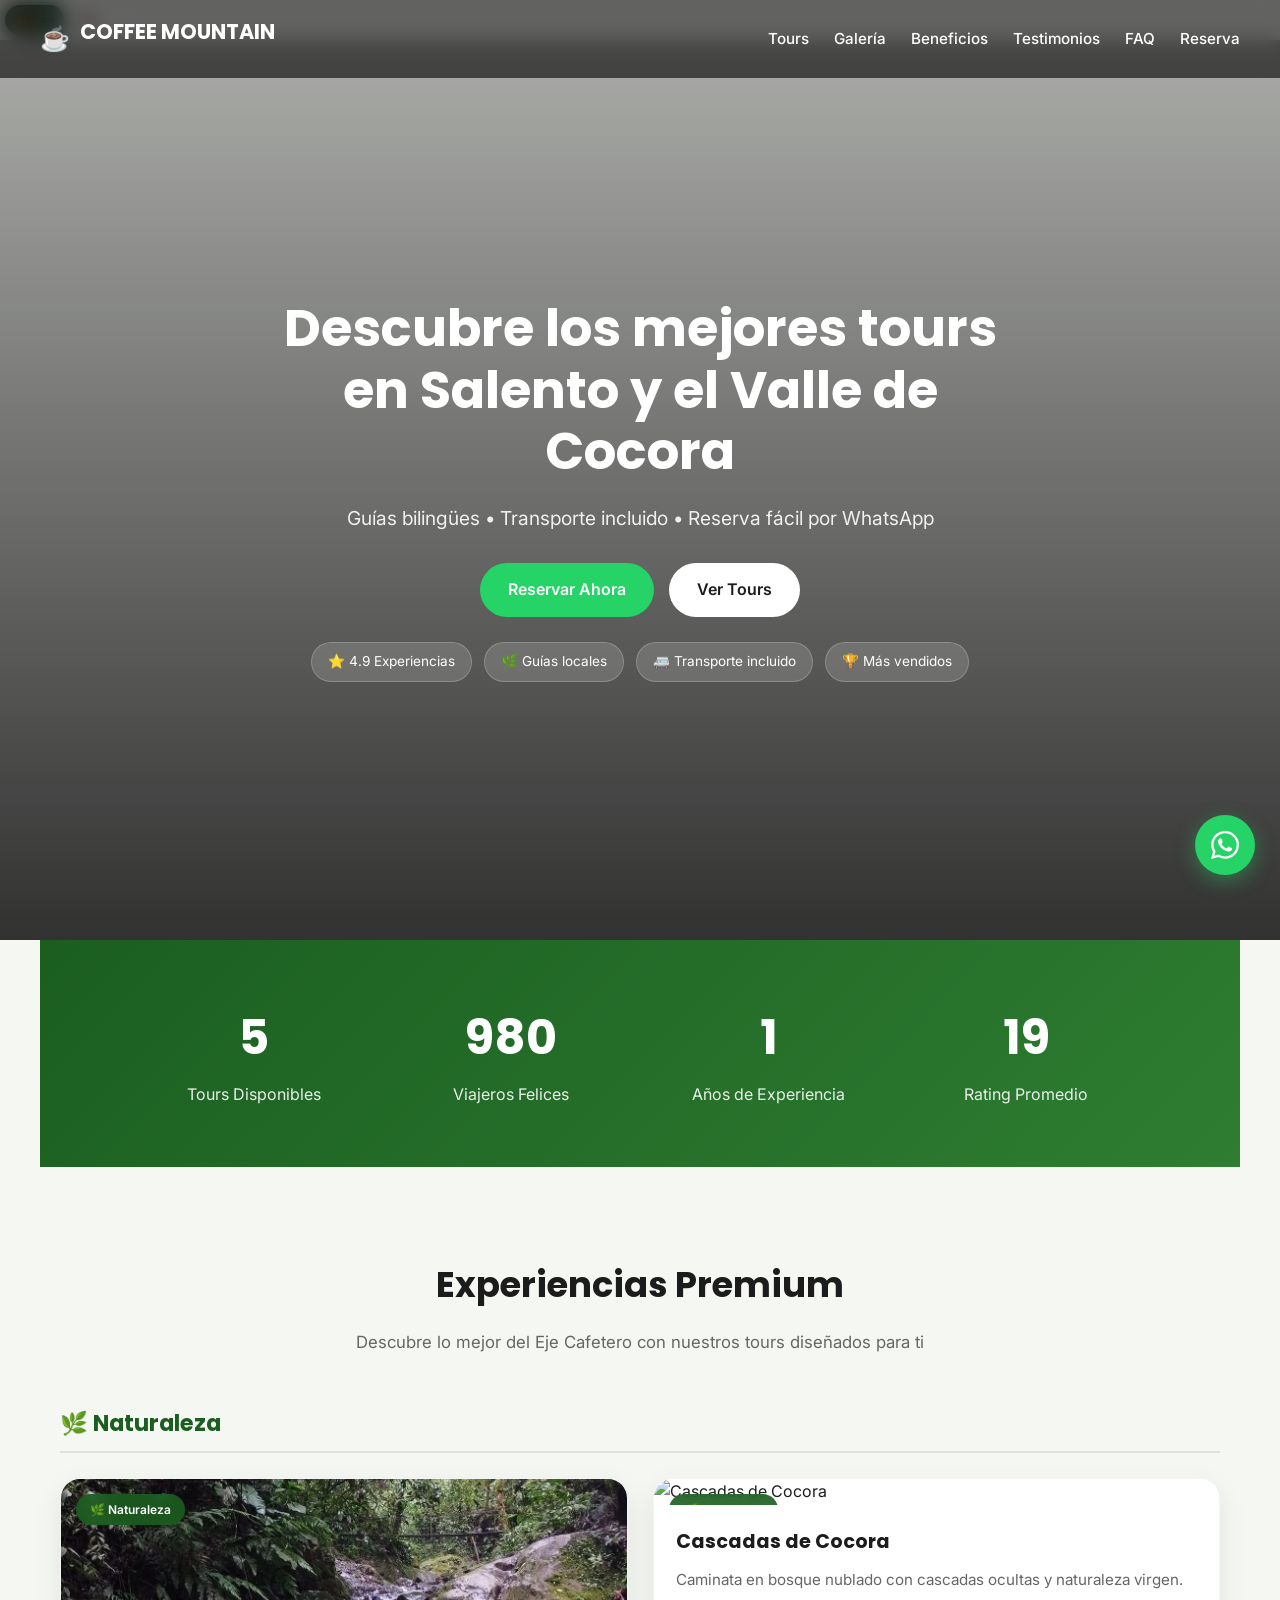
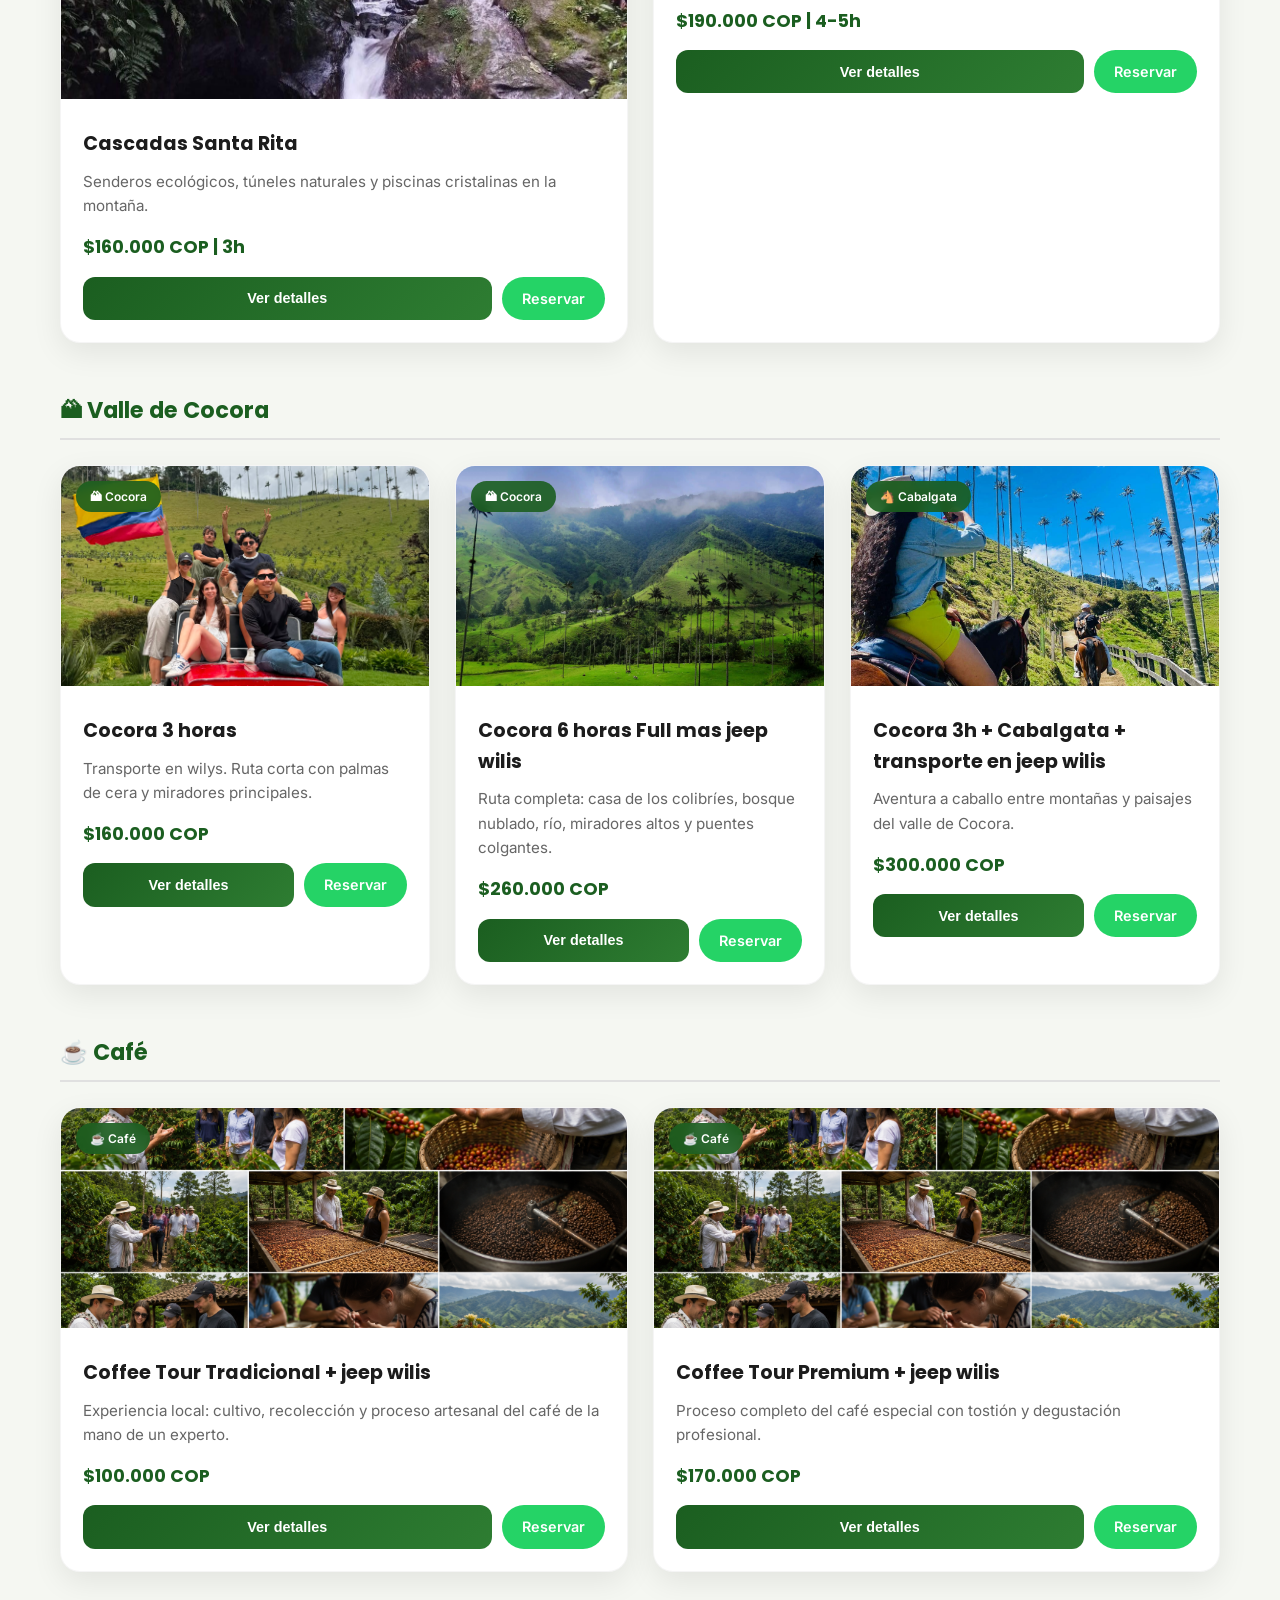
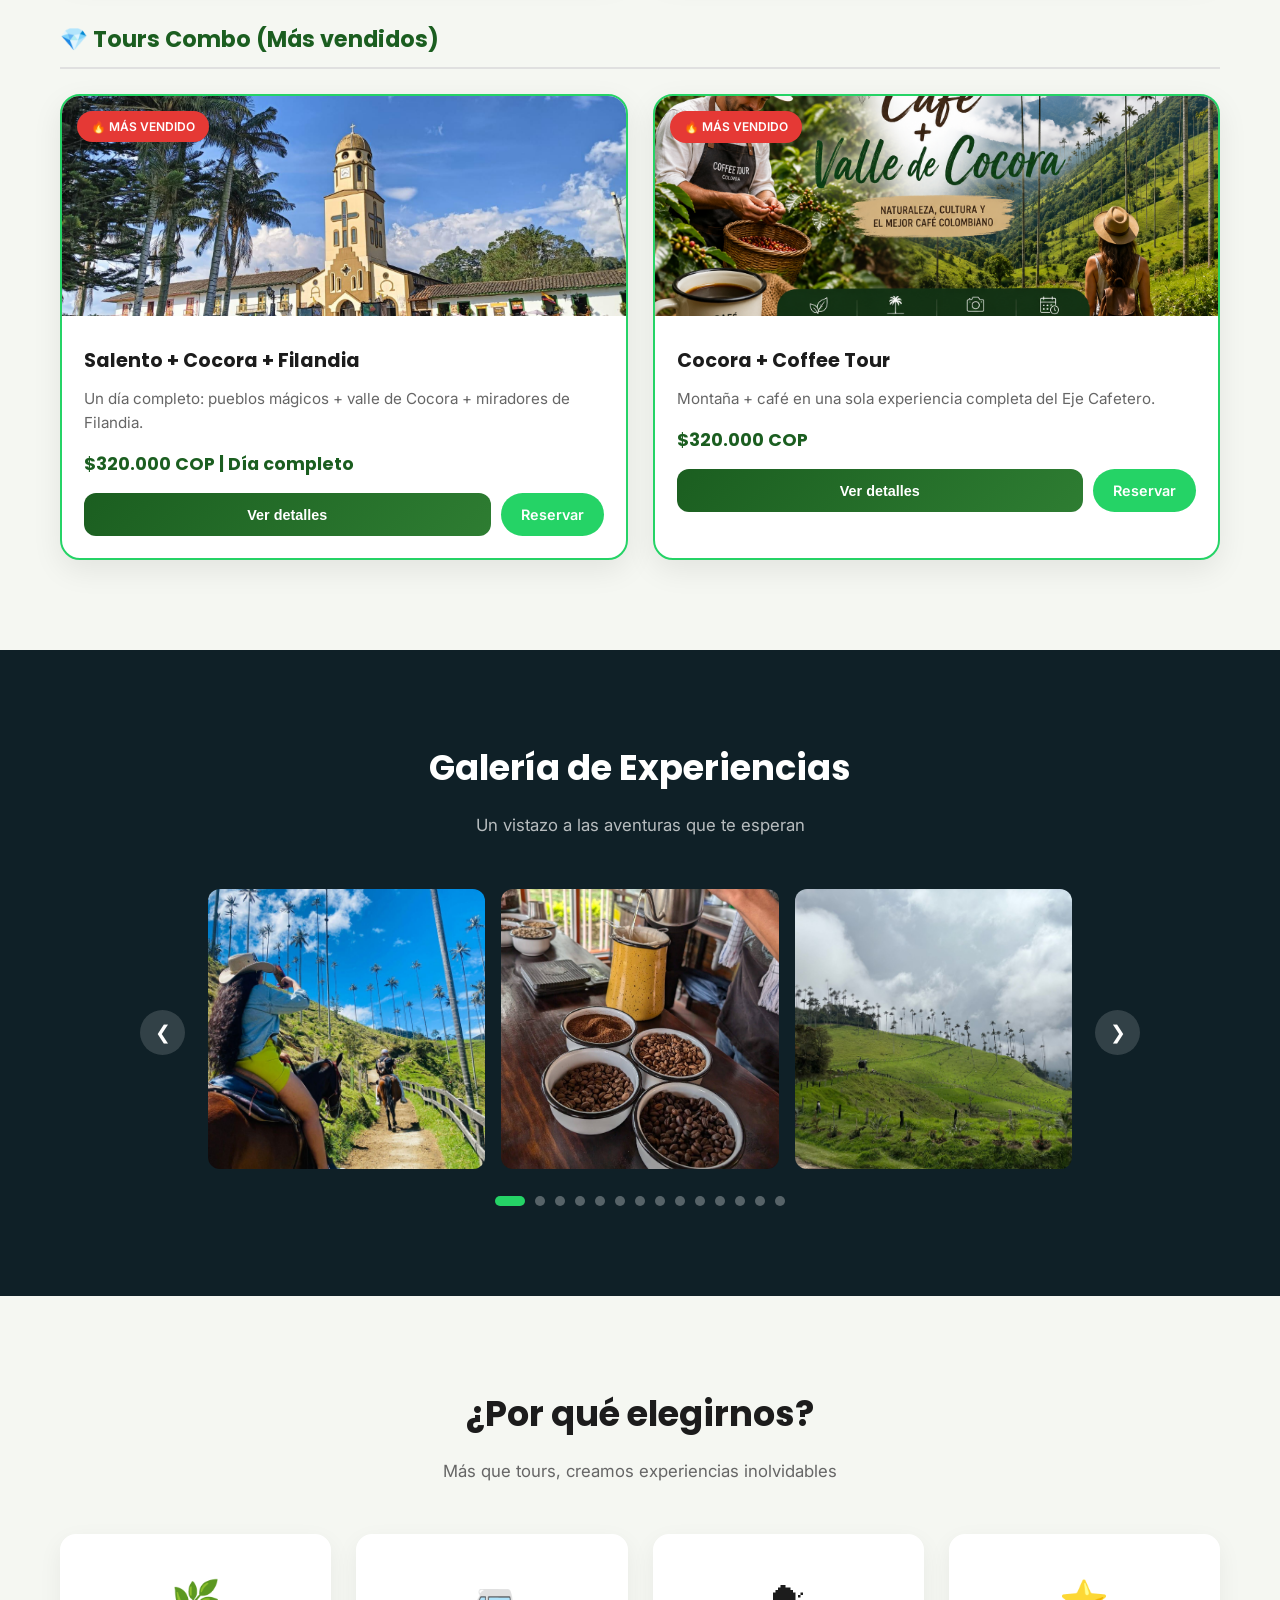
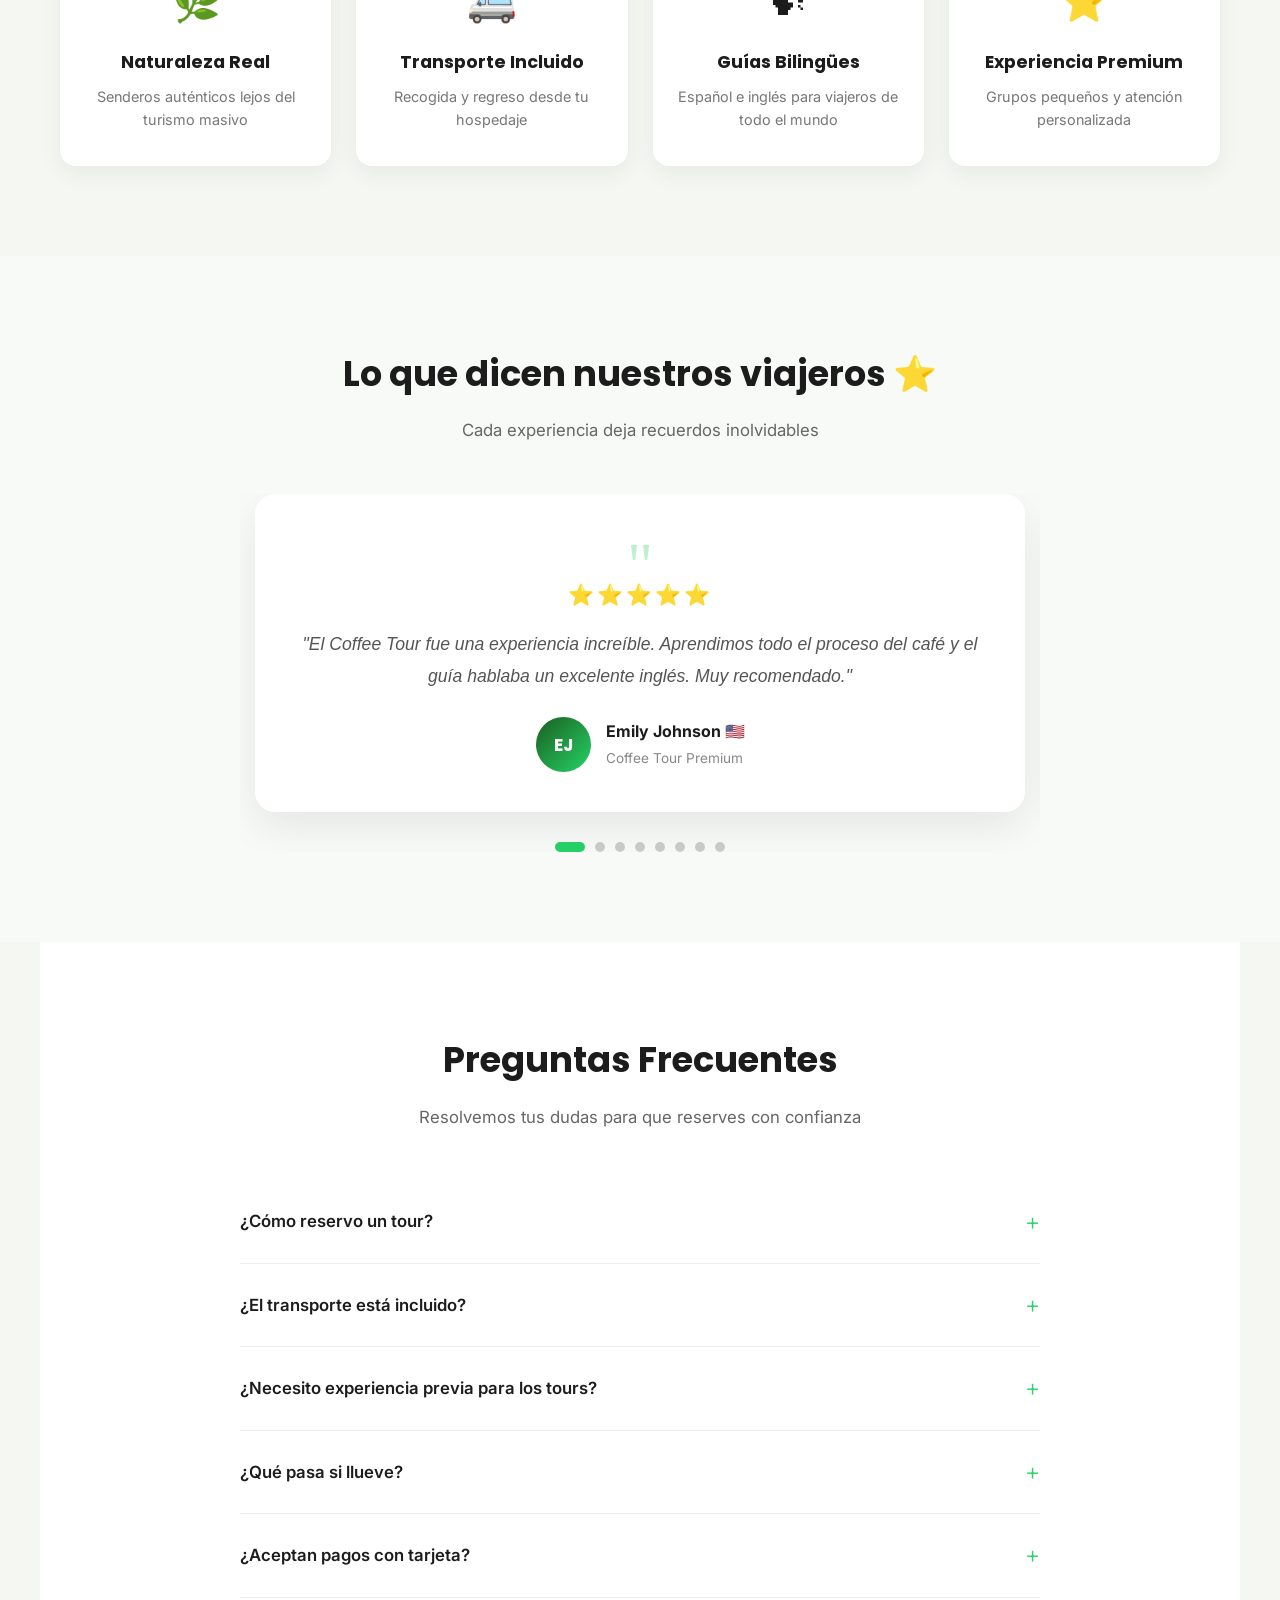
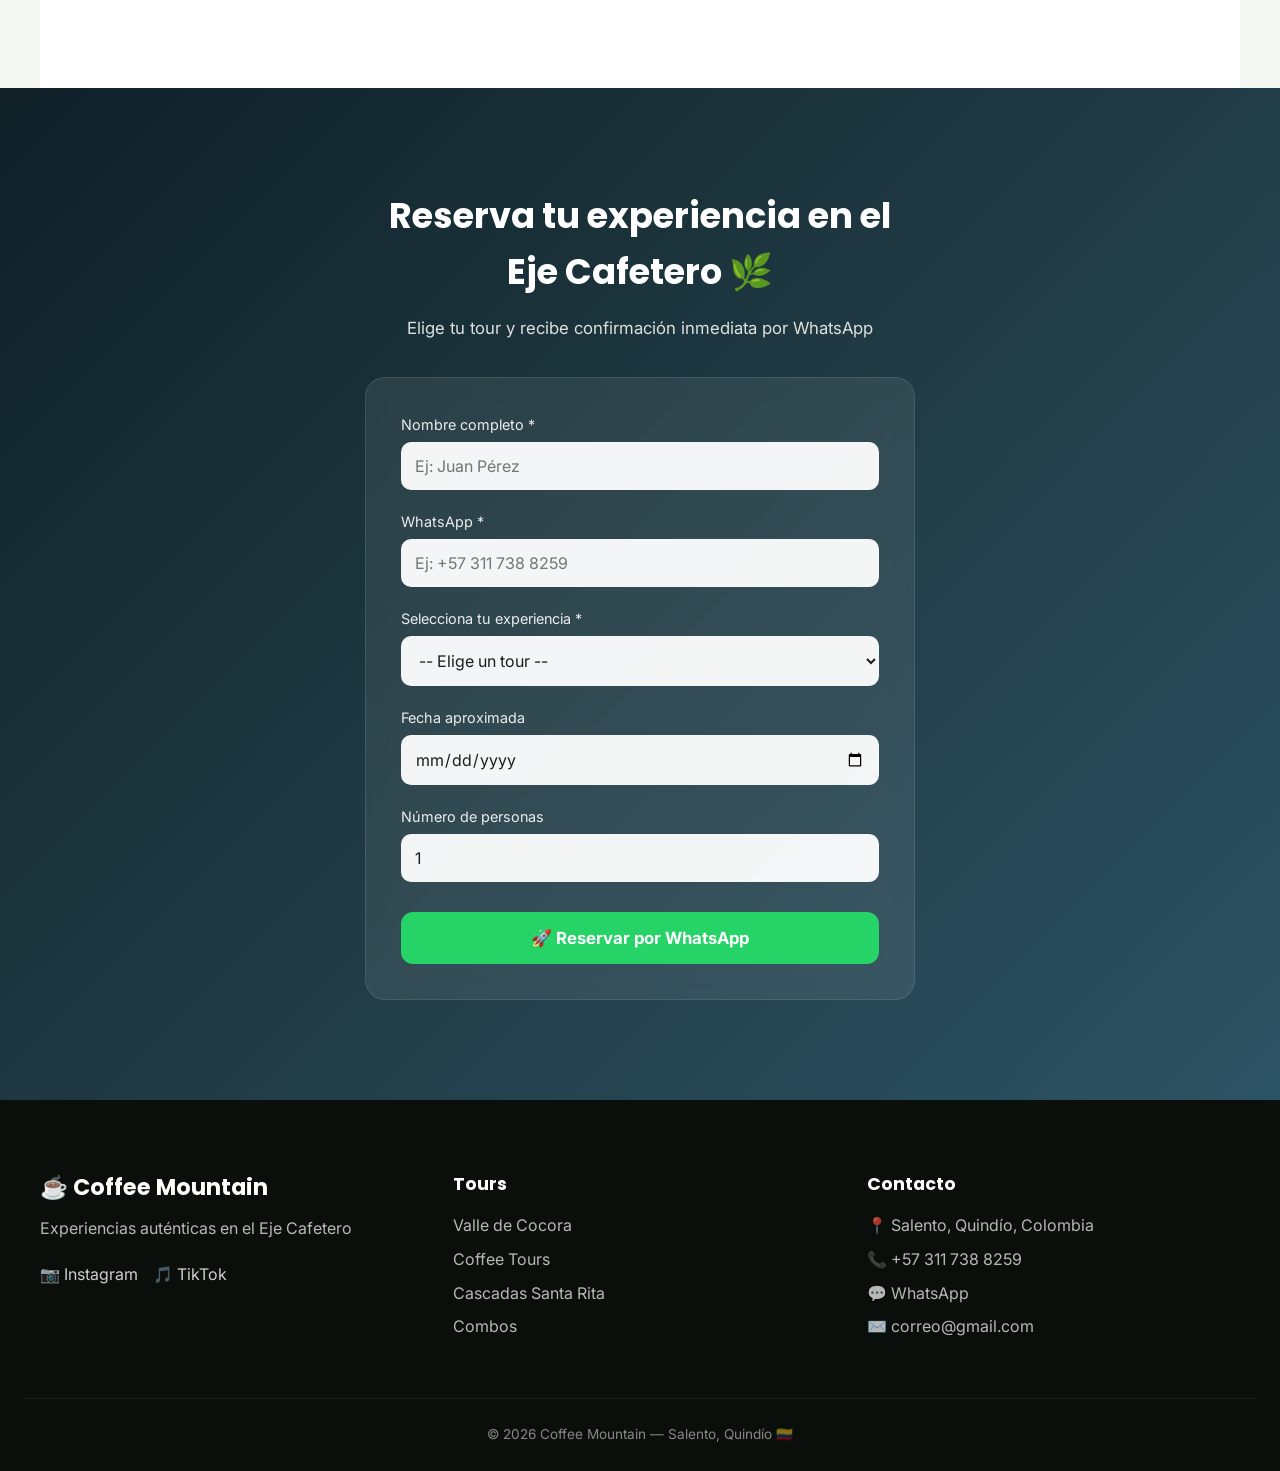
==== commit 21d8223b: "se actualizan un par de fotos y precios" ====
--- a/index.html
+++ b/index.html
@@ -104,7 +104,7 @@
       <div class="card-content">
         <h3>Cascadas Santa Rita</h3>
         <p>Senderos ecológicos, túneles naturales y piscinas cristalinas en la montaña.</p>
-        <div class="price">$150.000 COP | 3h</div>
+        <div class="price">$160.000 COP | 3h</div>
         <div class="card-buttons">
           <button onclick="openModal(tours.cascadas_santa_rita)">Ver detalles</button>
           <a class="btn btn-green btn-small" href="images/WhatsApp Image 2026-08-03 at 16.16.28.jpeg">Reservar</a>
@@ -142,7 +142,7 @@
       <div class="card-content">
         <h3>Cocora 3 horas</h3>
         <p>Transporte en wilys. Ruta corta con palmas de cera y miradores principales.</p>
-        <div class="price">$150.000 COP</div>
+        <div class="price">$160.000 COP</div>
         <div class="card-buttons">
           <button onclick="openModal(tours.cocora3h)">Ver detalles</button>
           <a class="btn btn-green btn-small" href="https://wa.me/573117388259?text=Cocora%203%20horas">Reservar</a>
@@ -158,7 +158,7 @@
       <div class="card-content">
         <h3>Cocora 6 horas Full mas jeep wilis</h3>
         <p>Ruta completa: casa de los colibríes, bosque nublado, río, miradores altos y puentes colgantes.</p>
-        <div class="price">$280.000 COP</div>
+        <div class="price">$260.000 COP</div>
         <div class="card-buttons">
           <button onclick="openModal(tours.cocora6h)">Ver detalles</button>
           <a class="btn btn-green btn-small" href="https://wa.me/573117388259?text=Cocora%206%20horas">Reservar</a>
@@ -234,7 +234,7 @@
       <div class="card-content">
         <h3>Salento + Cocora + Filandia</h3>
         <p>Un día completo: pueblos mágicos + valle de Cocora + miradores de Filandia.</p>
-        <div class="price">$360.000 COP | Día completo</div>
+        <div class="price">$320.000 COP | Día completo</div>
         <div class="card-buttons">
           <button onclick="openModal(tours.filandia)">Ver detalles</button>
           <a class="btn btn-green btn-small" href="https://wa.me/573117388259?text=Combo%20Salento%20Cocora%20Filandia">Reservar</a>
@@ -250,7 +250,7 @@
       <div class="card-content">
         <h3>Cocora + Coffee Tour</h3>
         <p>Montaña + café en una sola experiencia completa del Eje Cafetero.</p>
-        <div class="price">$300.000 COP</div>
+        <div class="price">$320.000 COP</div>
         <div class="card-buttons">
           <button onclick="openModal(tours.cocora_coffee)">Ver detalles</button>
           <a class="btn btn-green btn-small" href="https://wa.me/573117388259?text=Cocora%20Coffee%20Tour">Reservar</a>
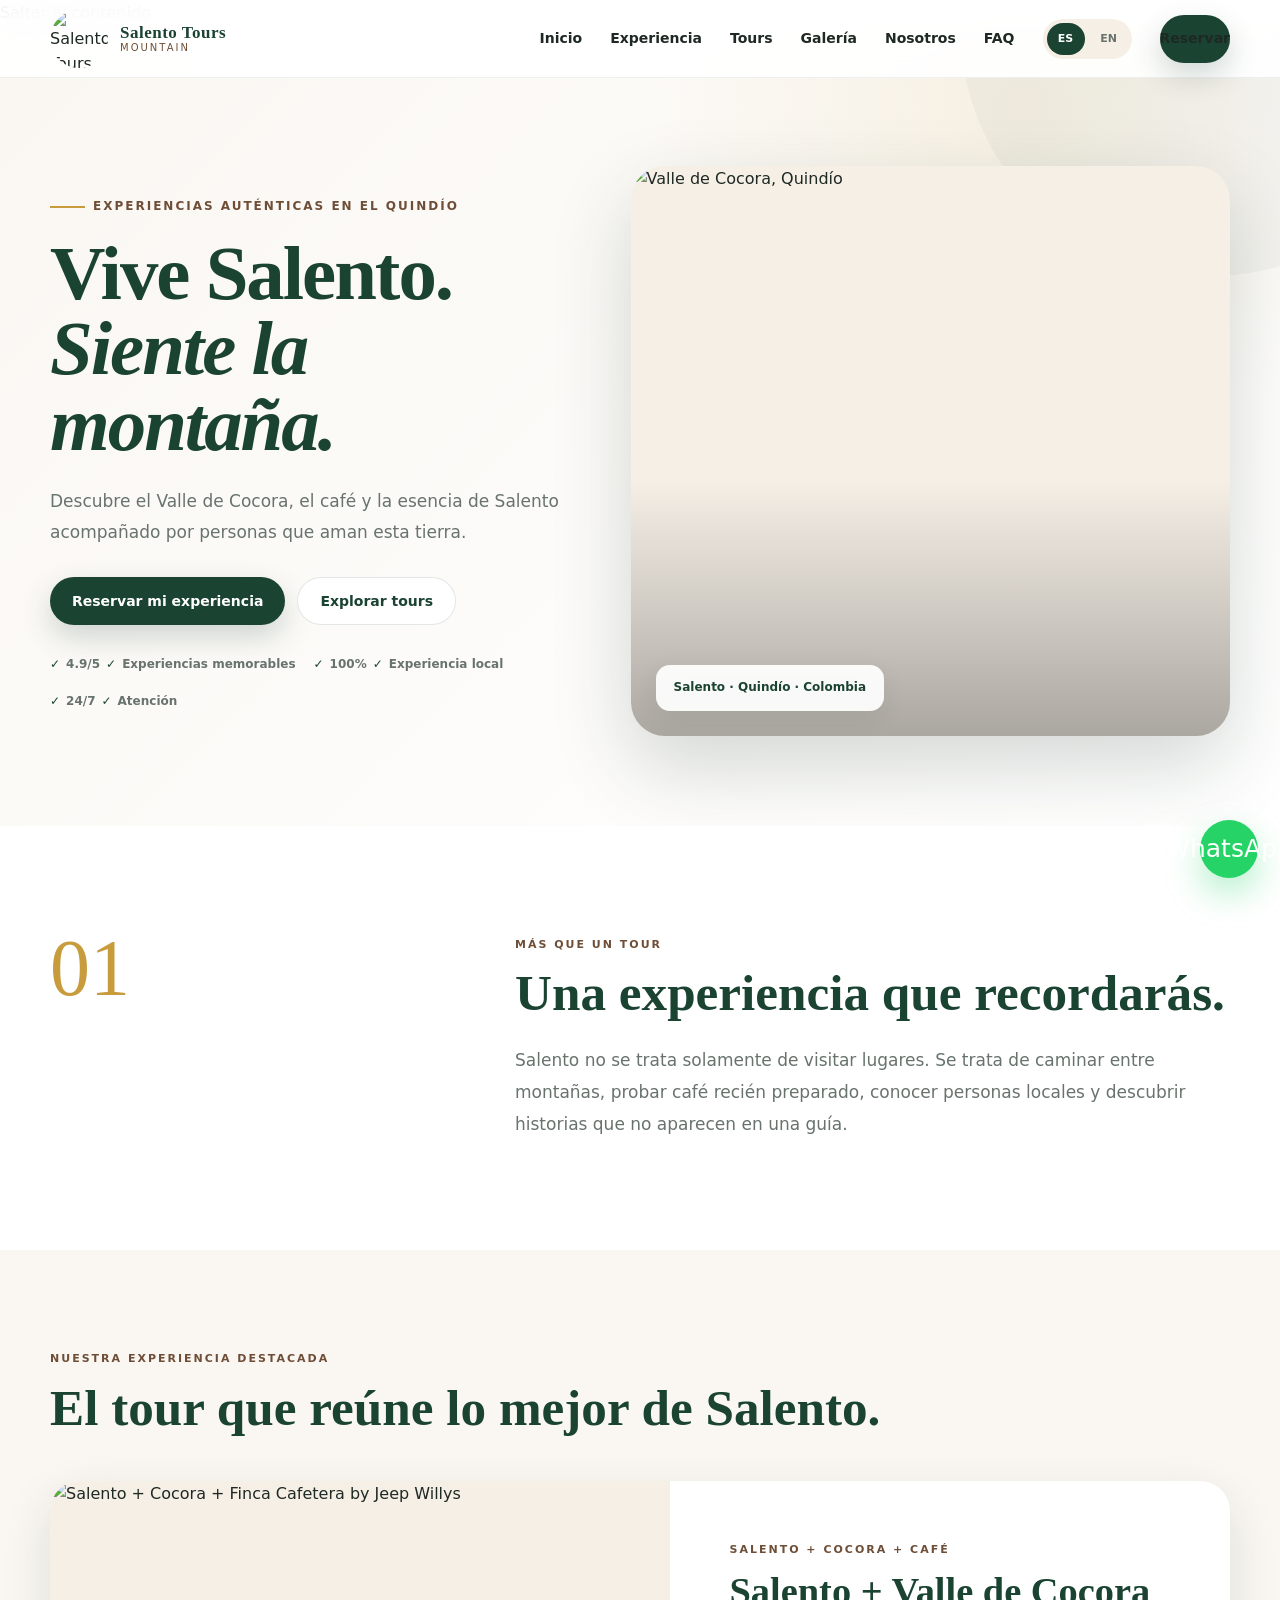
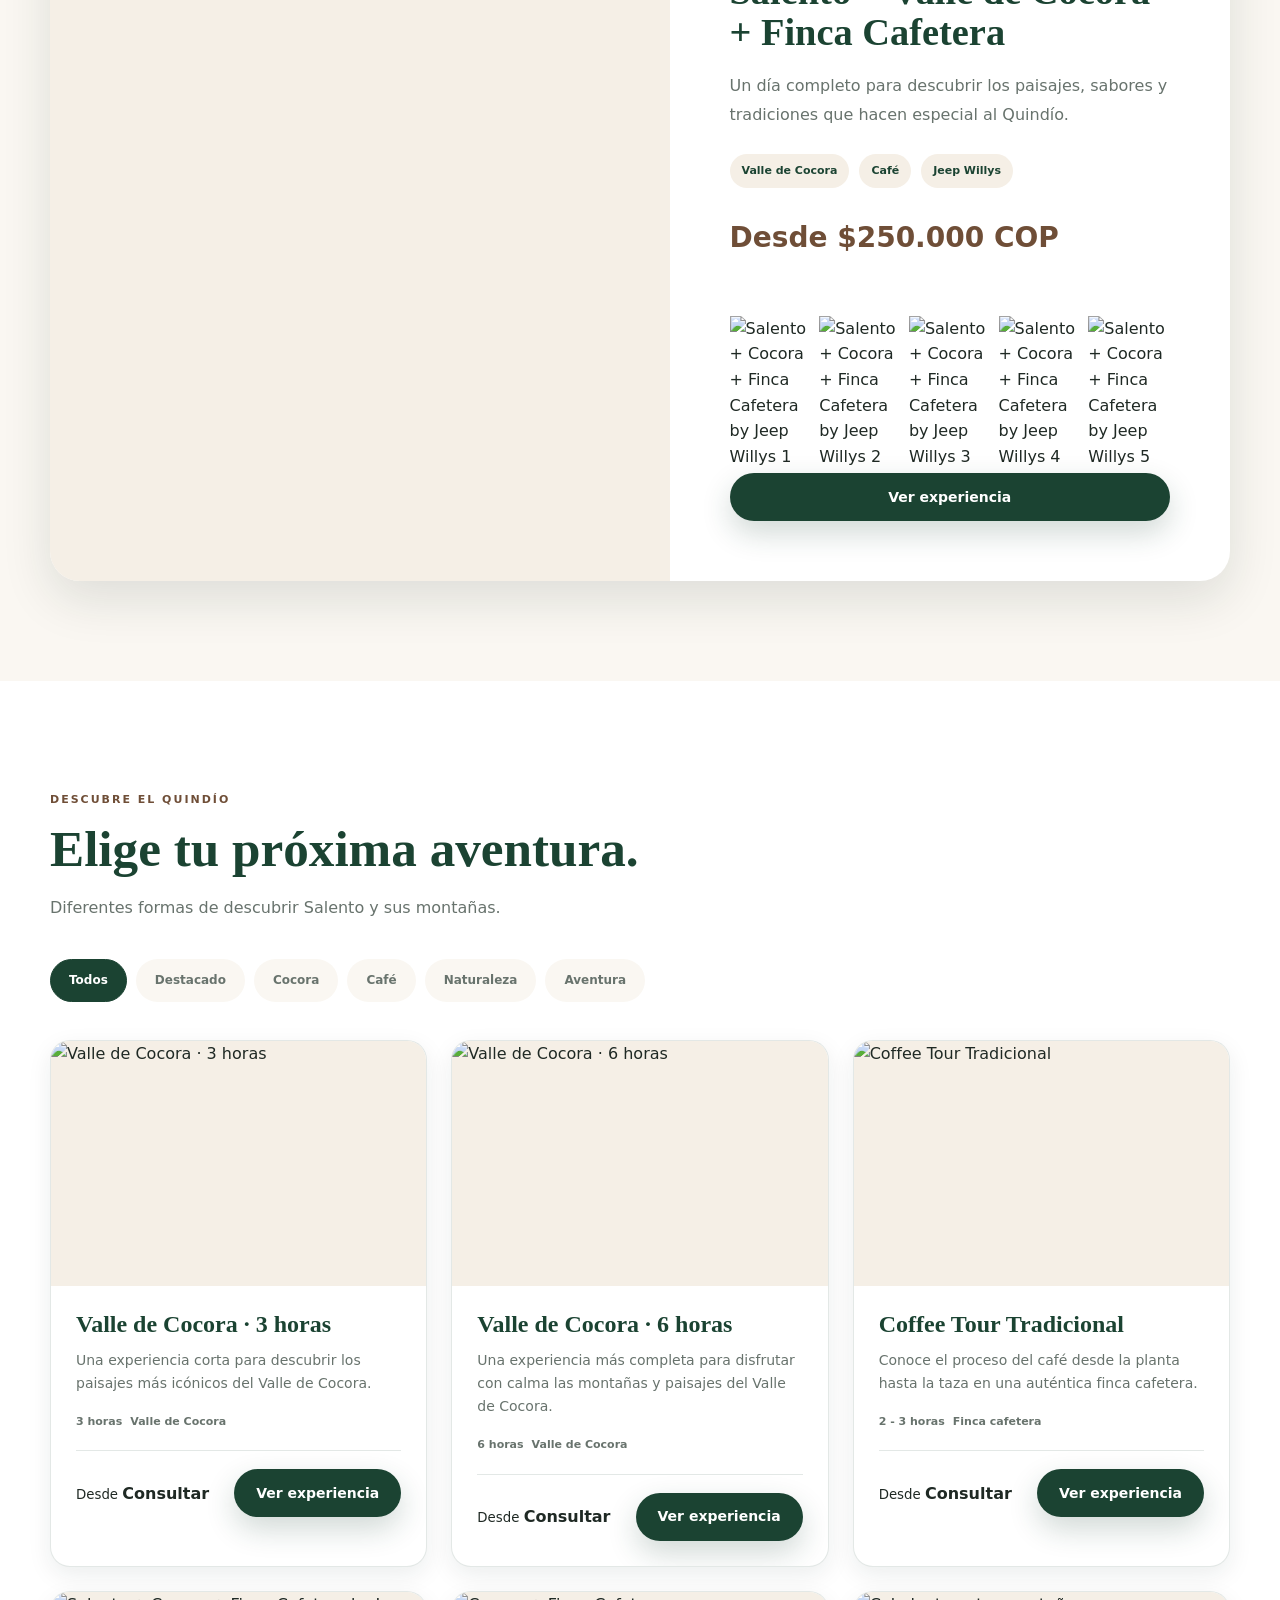
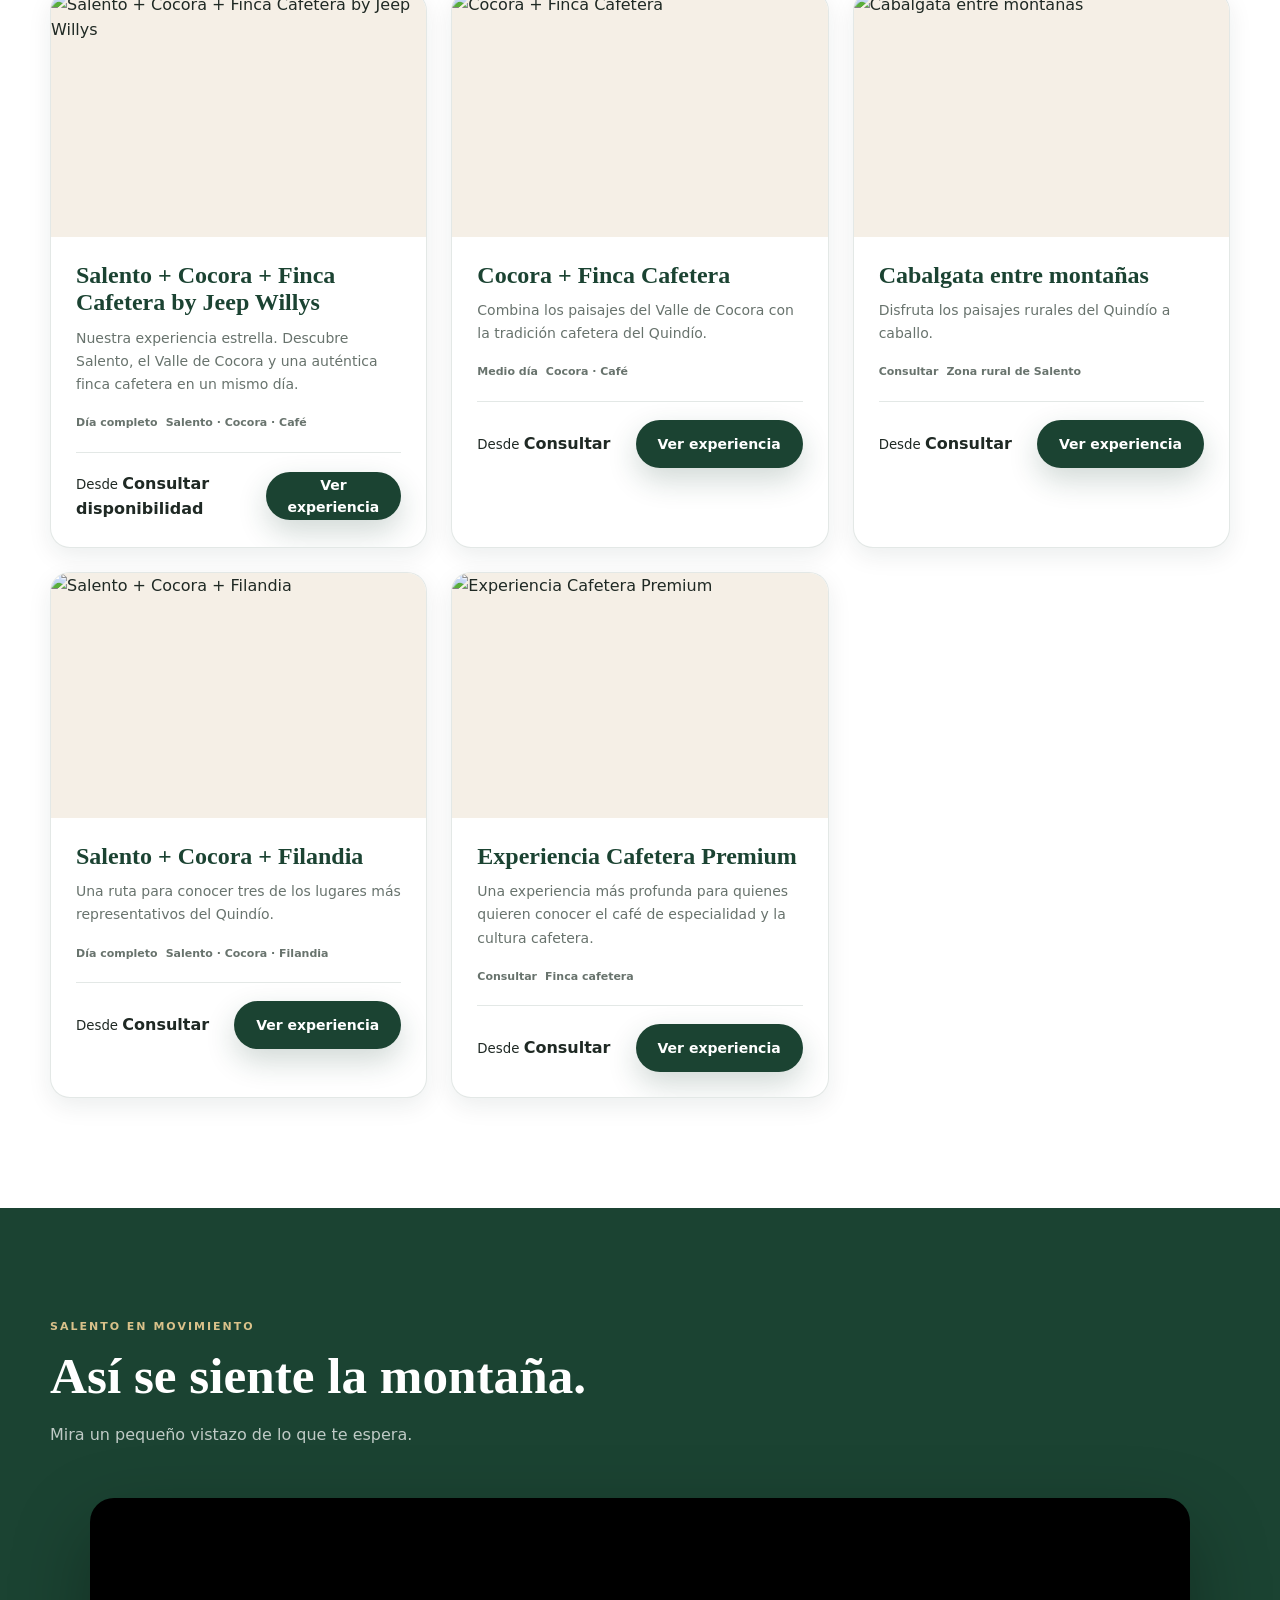
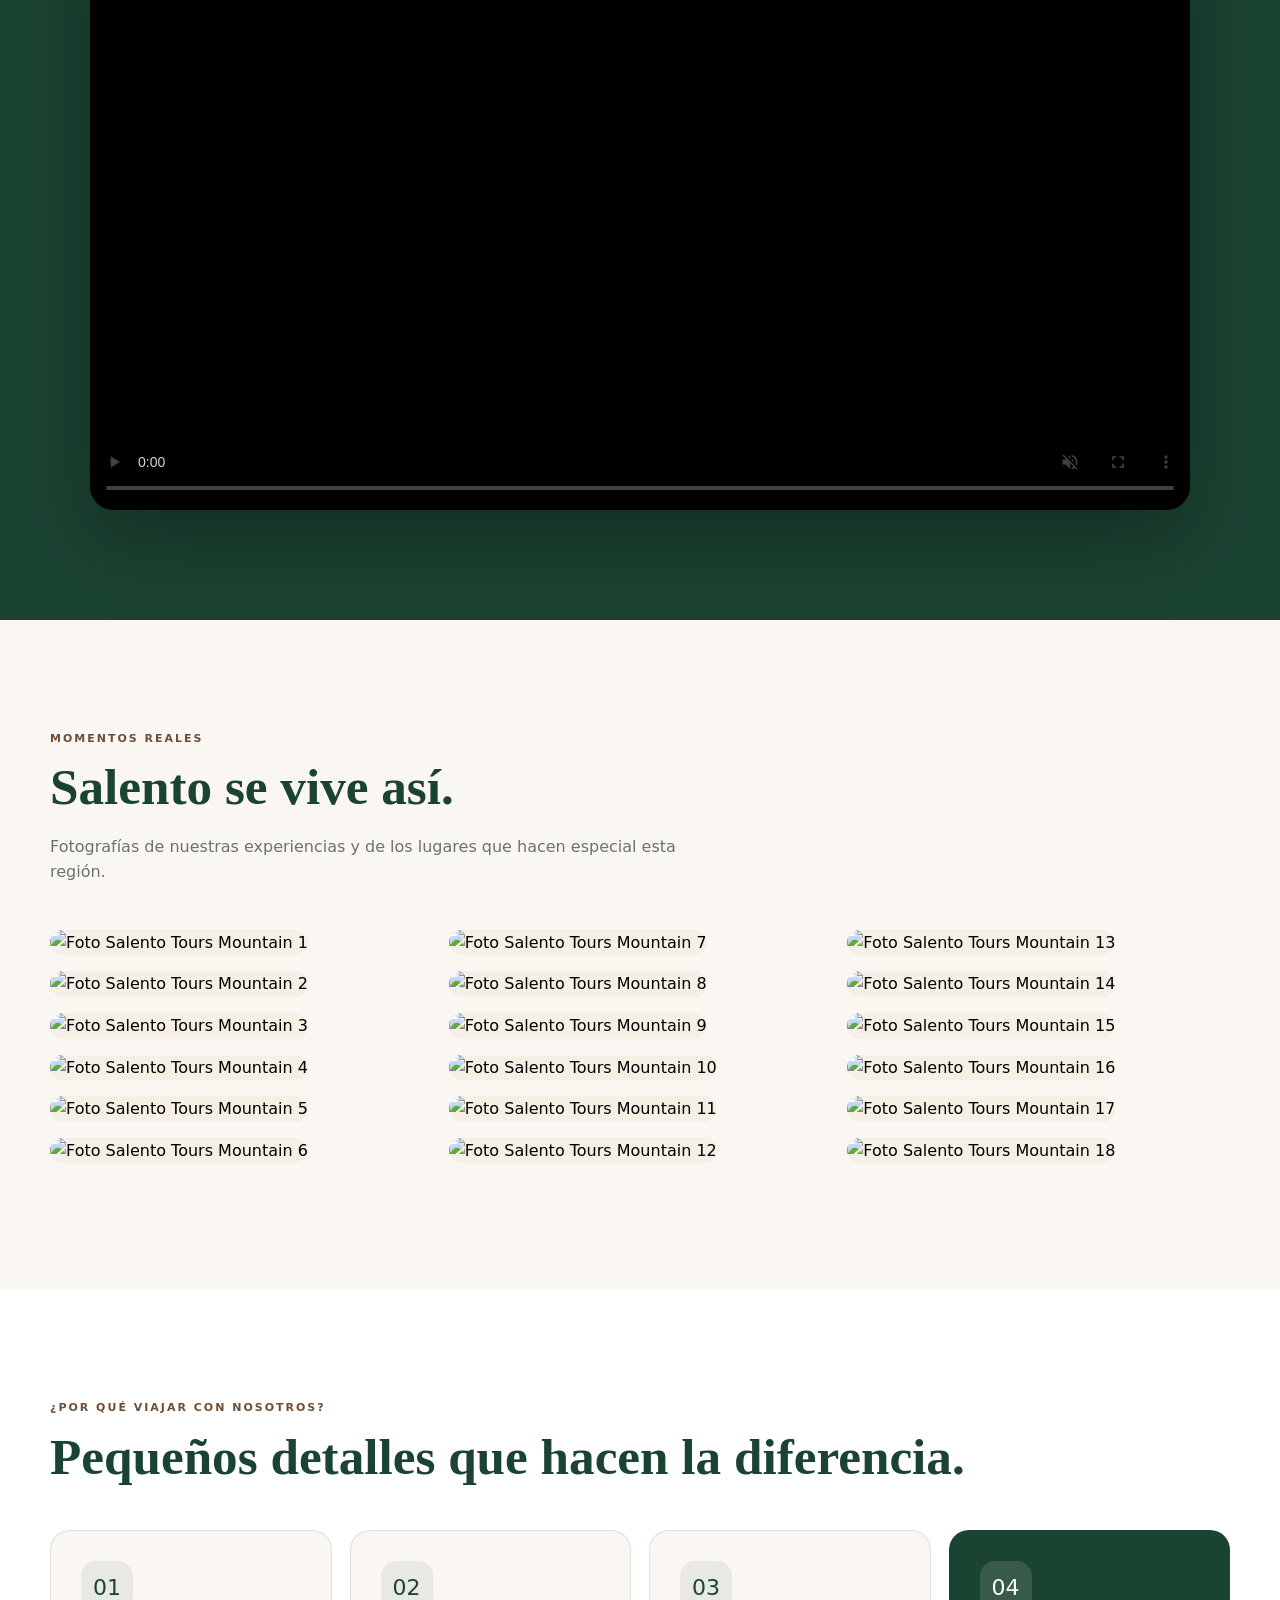
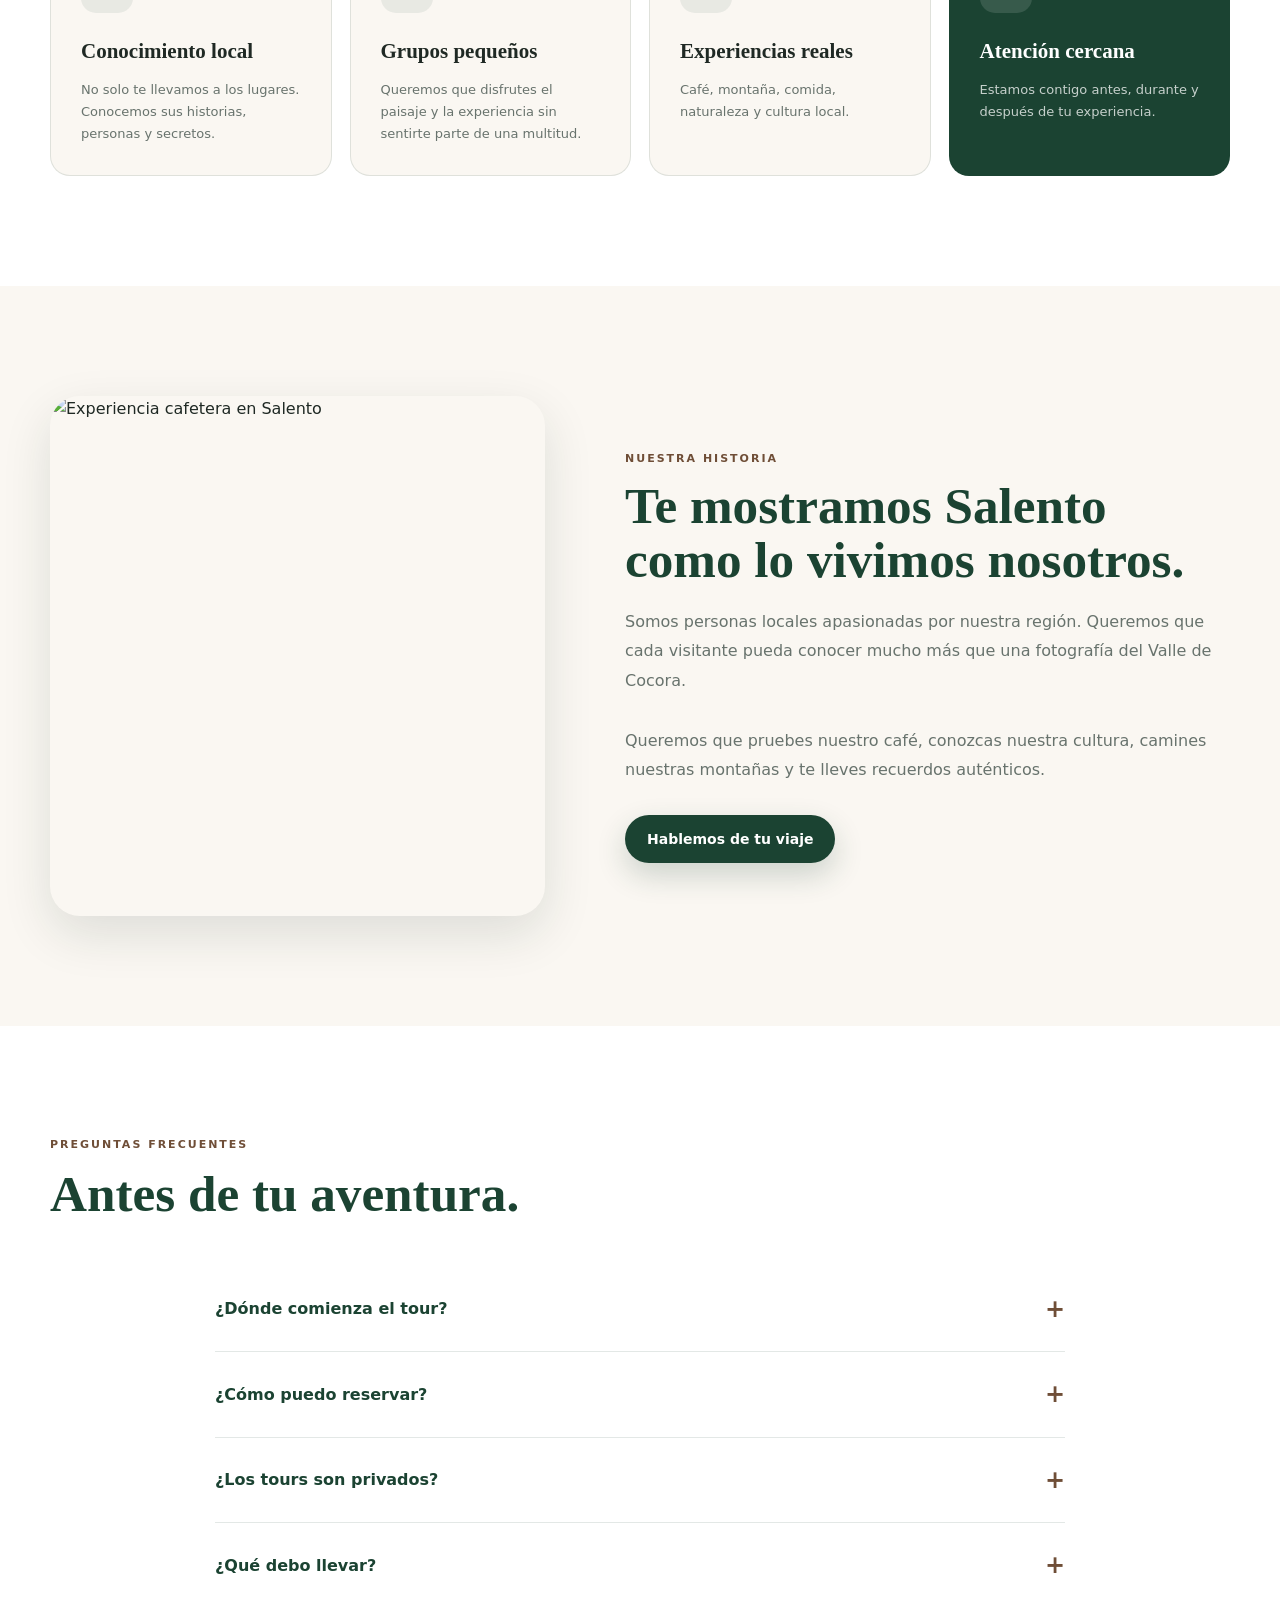
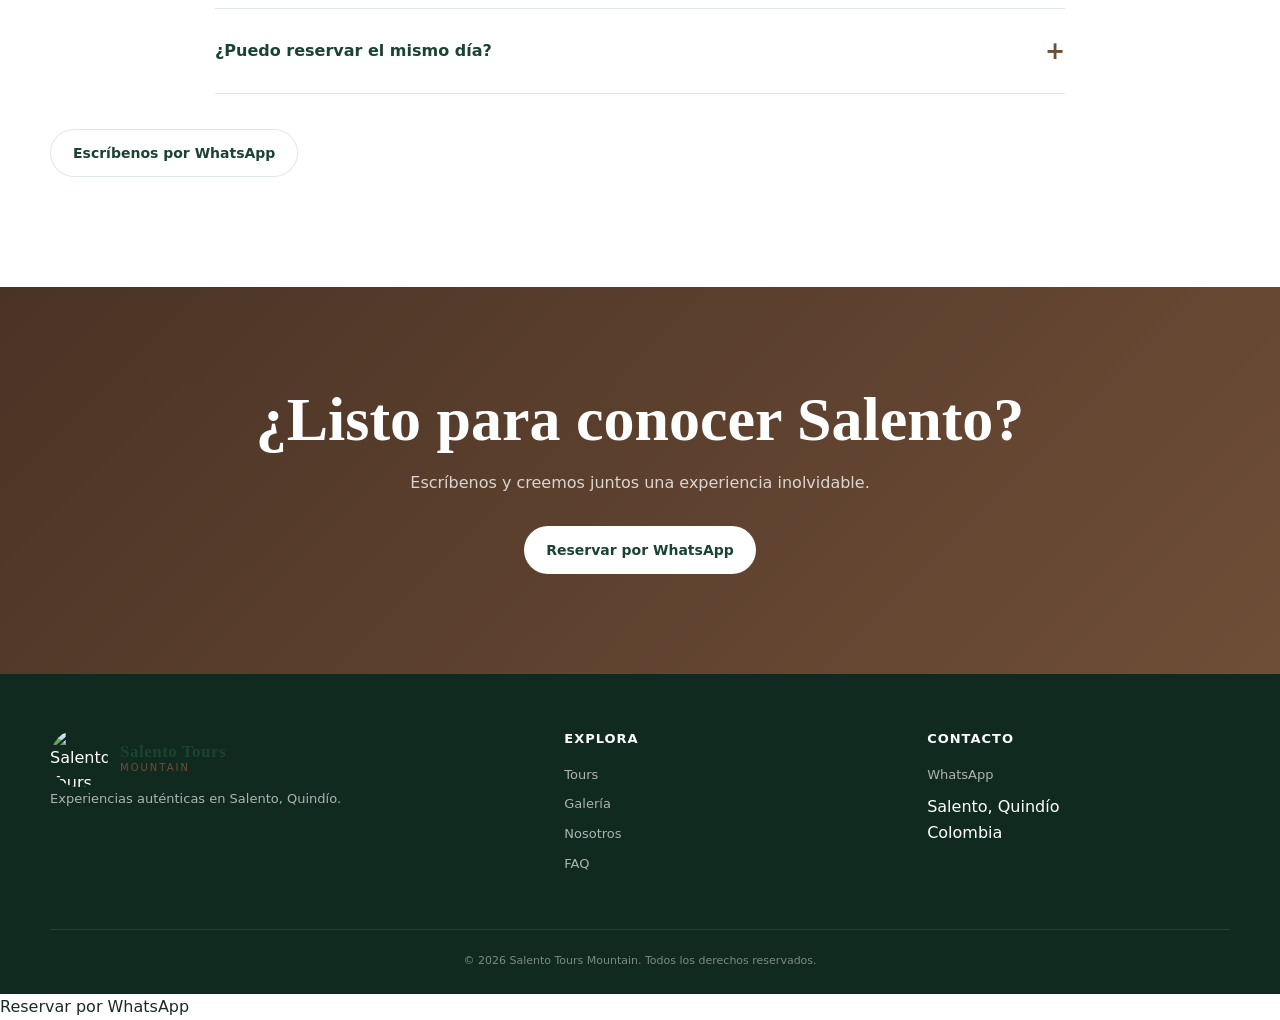
==== commit 2ac81b45: "se actualiza la pagina web" ====
--- a/index.html
+++ b/index.html
@@ -1,592 +1,1297 @@
 <!DOCTYPE html>
 <html lang="es">
+
 <head>
-  <meta charset="UTF-8" />
-  <meta name="keywords" content="Tours Salento, Coffee Tour Salento, Valle de Cocora Tour, Quindío Tours, Coffee Farm Tour Colombia, Salento Colombia, Eje Cafetero Tours">
-  <meta name="description" content="Descubre los mejores tours en Salento, Valle de Cocora y Coffee Tours en el Quindío. Guías bilingües, transporte incluido y reserva fácil por WhatsApp.">
-  <meta name="viewport" content="width=device-width, initial-scale=1.0"/>
-  <meta property="og:title" content="Coffee Mountain | Tours en Salento">
-  <meta property="og:description" content="Experiencias auténticas en el Eje Cafetero. Coffee Tours, Valle de Cocora, Cascadas Santa Rita y mucho más.">
-  <meta property="og:image" content="https://tudominio.com/images/hero.jpg">
+  <meta charset="UTF-8">
+
+  <meta
+    name="viewport"
+    content="width=device-width, initial-scale=1.0"
+  >
+
+  <title>
+    Salento Tours Mountain | Tours en Salento, Cocora y Café
+  </title>
+
+  <meta
+    name="description"
+    content="Descubre Salento, el Valle de Cocora y las mejores experiencias cafeteras del Quindío con Salento Tours Mountain."
+  >
+
+  <meta
+    name="theme-color"
+    content="#1B4332"
+  >
+
+  <!-- Open Graph -->
   <meta property="og:type" content="website">
-  <meta property="og:url" content="https://tudominio.com">
-  <title>Coffee Mountain | Tours en Salento, Valle de Cocora y Coffee Tours en Quindío</title>
-
-  <link href="https://fonts.googleapis.com/css2?family=Poppins:wght@400;600;700&family=Inter:wght@300;400;600&display=swap" rel="stylesheet">
-  <link href="https://unpkg.com/aos@2.3.1/dist/aos.css" rel="stylesheet">
-  <link rel="stylesheet" href="style.css">
+
+  <meta
+    property="og:title"
+    content="Salento Tours Mountain"
+  >
+
+  <meta
+    property="og:description"
+    content="Tours auténticos por Salento, Valle de Cocora y fincas cafeteras."
+  >
+
+  <meta
+    property="og:image"
+    content="https://res.cloudinary.com/g2waum6r/image/upload/v1790395701/osenderos-valle.jpg"
+  >
+
+  <!-- Favicon -->
+  <link
+    rel="icon"
+    href="favicon.svg"
+  >
+
+  <!-- Fonts -->
+  <link rel="preconnect" href="https://fonts.googleapis.com">
+
+  <link
+    rel="preconnect"
+    href="https://fonts.gstatic.com"
+    crossorigin
+  >
+
+  <link
+    href="https://fonts.googleapis.com/css2?family=DM+Sans:wght@400;500;600;700;800&family=Manrope:wght@500;600;700;800&family=Playfair+Display:ital,wght@0,600;0,700;1,600;1,700&display=swap"
+    rel="stylesheet"
+  >
+
+  <!-- CSS -->
+  <link
+    rel="stylesheet"
+    href="style.css"
+  >
 </head>
 
+
 <body>
 
-<!-- NAV -->
-<nav class="nav" id="navbar">
-  <div class="nav-brand">
-    <span class="nav-icon">☕</span>
-    <h2>COFFEE MOUNTAIN</h2>
+  <!-- =====================================================
+       ACCESSIBILITY
+       ===================================================== -->
+
+  <a
+    href="#main-content"
+    class="skip-link"
+  >
+    Saltar al contenido
+  </a>
+
+
+  <!-- =====================================================
+       HEADER
+       ===================================================== -->
+
+  <header
+    id="header"
+  >
+
+    <div class="header-inner">
+
+      <!-- LOGO -->
+
+      <a
+        href="#inicio"
+        class="logo"
+        aria-label="Salento Tours Mountain"
+      >
+
+        <img
+          src="https://res.cloudinary.com/g2waum6r/image/upload/v1789047729/ChatGPT_Image_27_jun_2026_00_27_34.png"
+          alt="Salento Tours Mountain"
+        >
+
+        <div class="logo-text">
+
+          <strong>
+            Salento Tours
+          </strong>
+
+          <span>
+            Mountain
+          </span>
+
+        </div>
+
+      </a>
+
+
+      <!-- MOBILE MENU -->
+
+      <button
+        class="menu-toggle"
+        id="menuToggle"
+        type="button"
+        aria-label="Abrir menú"
+        aria-expanded="false"
+        aria-controls="navLinks"
+      >
+        ☰
+      </button>
+
+
+      <!-- NAVIGATION -->
+
+      <nav
+        class="nav-links"
+        id="navLinks"
+        aria-label="Navegación principal"
+      >
+
+        <a
+          href="#inicio"
+          data-i18n="navHome"
+        >
+          Inicio
+        </a>
+
+        <a
+          href="#experiencia"
+          data-i18n="navExperience"
+        >
+          Experiencia
+        </a>
+
+        <a
+          href="#tours"
+          data-i18n="navTours"
+        >
+          Tours
+        </a>
+
+        <a
+          href="#galeria"
+          data-i18n="navGallery"
+        >
+          Galería
+        </a>
+
+        <a
+          href="#nosotros"
+          data-i18n="navAbout"
+        >
+          Nosotros
+        </a>
+
+        <a
+          href="#faq"
+          data-i18n="navFaq"
+        >
+          FAQ
+        </a>
+
+
+        <!-- LANGUAGE -->
+
+        <div class="language-switcher">
+
+          <button
+            class="language-btn active"
+            type="button"
+            data-lang="es"
+          >
+            ES
+          </button>
+
+          <button
+            class="language-btn"
+            type="button"
+            data-lang="en"
+          >
+            EN
+          </button>
+
+        </div>
+
+
+        <!-- BOOKING -->
+
+        <a
+          href="https://wa.me/573117388259"
+          class="btn btn-primary"
+          id="navBooking"
+          target="_blank"
+          rel="noopener noreferrer"
+          data-i18n="navBooking"
+        >
+          Reservar
+        </a>
+
+      </nav>
+
+    </div>
+
+  </header>
+
+
+  <!-- =====================================================
+       MAIN
+       ===================================================== -->
+
+  <main id="main-content">
+
+
+    <!-- ===================================================
+         HERO
+         =================================================== -->
+
+    <section
+      class="hero"
+      id="inicio"
+    >
+
+      <div class="hero-grid">
+
+        <!-- HERO CONTENT -->
+
+        <div class="hero-content">
+
+          <div class="hero-kicker">
+            EXPERIENCIAS AUTÉNTICAS EN EL QUINDÍO
+          </div>
+
+          <h1 data-i18n="heroTitle">
+            Vive Salento.
+            <br>
+            Siente la montaña.
+          </h1>
+
+          <p
+            class="hero-description"
+            data-i18n="heroDescription"
+          >
+            Descubre el Valle de Cocora, el café y la esencia de Salento
+            acompañado por personas que aman esta tierra.
+          </p>
+
+
+          <div class="hero-actions">
+
+            <a
+              href="https://wa.me/573117388259"
+              class="btn btn-primary"
+              id="heroWhatsapp"
+              target="_blank"
+              rel="noopener noreferrer"
+              data-i18n="heroButton"
+            >
+              Reservar mi experiencia
+            </a>
+
+            <a
+              href="#tours"
+              class="btn btn-secondary"
+              data-i18n="heroExplore"
+            >
+              Explorar tours
+            </a>
+
+          </div>
+
+
+          <div class="hero-trust">
+
+            <span>
+              4.9/5
+              <span data-i18n="trustRating">
+                Experiencias memorables
+              </span>
+            </span>
+
+            <span>
+              100%
+              <span data-i18n="trustLocal">
+                Experiencia local
+              </span>
+            </span>
+
+            <span>
+              24/7
+              <span data-i18n="trustSupport">
+                Atención
+              </span>
+            </span>
+
+          </div>
+
+        </div>
+
+
+        <!-- HERO IMAGE -->
+
+        <div class="hero-photo">
+
+          <img
+            src="https://res.cloudinary.com/g2waum6r/image/upload/v1790741378/perfil.jpg"
+            alt="Valle de Cocora, Quindío"
+            data-i18n-alt="heroImageAlt"
+            fetchpriority="high"
+          >
+
+          <div class="hero-photo-badge">
+            Salento · Quindío · Colombia
+          </div>
+
+        </div>
+
+      </div>
+
+    </section>
+
+
+    <!-- ===================================================
+         INTRO
+         =================================================== -->
+
+    <section
+      class="intro"
+      id="experiencia"
+    >
+
+      <div class="container intro-grid">
+
+        <div>
+
+          <div class="intro-number">
+            01
+          </div>
+
+        </div>
+
+
+        <div>
+
+          <div class="section-label">
+            MÁS QUE UN TOUR
+          </div>
+
+          <h2 data-i18n="introTitle">
+            Una experiencia que recordarás.
+          </h2>
+
+          <p data-i18n="introText">
+            Salento no se trata solamente de visitar lugares.
+            Se trata de caminar entre montañas, probar café recién
+            preparado, conocer personas locales y descubrir historias
+            que no aparecen en una guía.
+          </p>
+
+        </div>
+
+      </div>
+
+    </section>
+
+
+    <!-- ===================================================
+         FEATURED TOUR
+         =================================================== -->
+
+    <section
+      class="featured"
+      id="tour-estrella"
+    >
+
+      <div class="container">
+
+        <div class="section-label">
+          NUESTRA EXPERIENCIA DESTACADA
+        </div>
+
+        <h2 class="section-title">
+          El tour que reúne lo mejor de Salento.
+        </h2>
+
+
+        <div class="featured-card">
+
+          <div class="featured-image">
+
+            <img
+              id="featuredImage"
+              src="https://res.cloudinary.com/g2waum6r/image/upload/v1790395701/osenderos-valle.jpg"
+              alt="Salento, Valle de Cocora y café"
+            >
+
+          </div>
+
+
+          <div class="featured-content">
+
+            <div class="section-label">
+              SALENTO + COCORA + CAFÉ
+            </div>
+
+            <h3>
+              Salento + Valle de Cocora + Finca Cafetera
+            </h3>
+
+            <p>
+              Un día completo para descubrir los paisajes,
+              sabores y tradiciones que hacen especial al Quindío.
+            </p>
+
+
+            <div
+              class="featured-meta"
+            >
+
+              <span>
+                Valle de Cocora
+              </span>
+
+              <span>
+                Café
+              </span>
+
+              <span>
+                Jeep Willys
+              </span>
+
+            </div>
+
+
+            <div
+              class="featured-price"
+            >
+              Desde $250.000 COP
+            </div>
+
+
+            <div
+              class="featured-thumbs"
+              id="featuredThumbs"
+            >
+            </div>
+
+
+            <button
+              class="btn btn-primary"
+              type="button"
+              data-tour="salento00"
+            >
+              Ver experiencia
+            </button>
+
+          </div>
+
+        </div>
+
+      </div>
+
+    </section>
+
+
+    <!-- ===================================================
+         TOURS
+         =================================================== -->
+
+    <section
+      class="tours"
+      id="tours"
+    >
+
+      <div class="container">
+
+        <div class="section-label">
+          DESCUBRE EL QUINDÍO
+        </div>
+
+        <h2 class="section-title">
+          Elige tu próxima aventura.
+        </h2>
+
+        <p class="section-description">
+          Diferentes formas de descubrir Salento y sus montañas.
+        </p>
+
+
+        <!-- FILTERS -->
+
+        <div
+          class="filters"
+          role="tablist"
+          aria-label="Filtros de tours"
+        >
+
+          <button
+            class="filter active"
+            type="button"
+            data-filter="all"
+          >
+            Todos
+          </button>
+
+          <button
+            class="filter"
+            type="button"
+            data-filter="estrella"
+          >
+            Destacado
+          </button>
+
+          <button
+            class="filter"
+            type="button"
+            data-filter="cocora"
+          >
+            Cocora
+          </button>
+
+          <button
+            class="filter"
+            type="button"
+            data-filter="cafe"
+          >
+            Café
+          </button>
+
+          <button
+            class="filter"
+            type="button"
+            data-filter="naturaleza"
+          >
+            Naturaleza
+          </button>
+
+          <button
+            class="filter"
+            type="button"
+            data-filter="aventura"
+          >
+            Aventura
+          </button>
+
+        </div>
+
+
+        <!-- JS INSERTS TOUR CARDS -->
+
+        <div
+          class="tour-grid"
+          id="tourGrid"
+        >
+        </div>
+
+      </div>
+
+    </section>
+
+
+    <!-- ===================================================
+         VIDEO
+         =================================================== -->
+
+    <section class="video-section">
+
+      <div class="container">
+
+        <div class="section-label">
+          SALENTO EN MOVIMIENTO
+        </div>
+
+        <h2 class="section-title">
+          Así se siente la montaña.
+        </h2>
+
+        <p class="section-description">
+          Mira un pequeño vistazo de lo que te espera.
+        </p>
+
+
+        <div class="video-card">
+
+          <video
+            controls
+            autoplay
+            muted
+            loop
+            playsinline
+            preload="metadata"
+            poster="https://res.cloudinary.com/g2waum6r/image/upload/v1790395701/osenderos-valle.jpg"
+          >
+
+            <source
+              src="https://res.cloudinary.com/g2waum6r/video/upload/v1790728017/WhatsApp_Video_2026-09-14_at_1.11.41_PM.mp4"
+              type="video/mp4"
+            >
+
+            Tu navegador no soporta video HTML5.
+
+          </video>
+
+        </div>
+
+      </div>
+
+    </section>
+
+
+    <!-- ===================================================
+         GALLERY
+         =================================================== -->
+
+    <section
+      class="gallery-section"
+      id="galeria"
+    >
+
+      <div class="container">
+
+        <div class="section-label">
+          MOMENTOS REALES
+        </div>
+
+        <h2 class="section-title">
+          Salento se vive así.
+        </h2>
+
+        <p class="section-description">
+          Fotografías de nuestras experiencias y de los lugares
+          que hacen especial esta región.
+        </p>
+
+
+        <!-- JS INSERTS GALLERY -->
+
+        <div
+          class="masonry"
+          id="siteGallery"
+        >
+        </div>
+
+      </div>
+
+    </section>
+
+
+    <!-- ===================================================
+         WHY US
+         =================================================== -->
+
+    <section
+      class="why-section"
+      id="nosotros"
+    >
+
+      <div class="container">
+
+        <div class="section-label">
+          ¿POR QUÉ VIAJAR CON NOSOTROS?
+        </div>
+
+        <h2 class="section-title">
+          Pequeños detalles que hacen la diferencia.
+        </h2>
+
+
+        <div class="why-grid">
+
+          <article class="why-card">
+
+            <div class="why-icon">
+              01
+            </div>
+
+            <h3>
+              Conocimiento local
+            </h3>
+
+            <p>
+              No solo te llevamos a los lugares.
+              Conocemos sus historias, personas y secretos.
+            </p>
+
+          </article>
+
+
+          <article class="why-card">
+
+            <div class="why-icon">
+              02
+            </div>
+
+            <h3>
+              Grupos pequeños
+            </h3>
+
+            <p>
+              Queremos que disfrutes el paisaje y la experiencia
+              sin sentirte parte de una multitud.
+            </p>
+
+          </article>
+
+
+          <article class="why-card">
+
+            <div class="why-icon">
+              03
+            </div>
+
+            <h3>
+              Experiencias reales
+            </h3>
+
+            <p>
+              Café, montaña, comida, naturaleza y cultura local.
+            </p>
+
+          </article>
+
+
+          <article class="why-card">
+
+            <div class="why-icon">
+              04
+            </div>
+
+            <h3>
+              Atención cercana
+            </h3>
+
+            <p>
+              Estamos contigo antes, durante y después
+              de tu experiencia.
+            </p>
+
+          </article>
+
+        </div>
+
+      </div>
+
+    </section>
+
+
+    <!-- ===================================================
+         ABOUT
+         =================================================== -->
+
+    <section class="about">
+
+      <div class="container about-grid">
+
+        <div class="about-image">
+
+          <img
+            src="https://res.cloudinary.com/g2waum6r/image/upload/v1790395800/789923506_38122432897405063_960488872989271564_n.jpg"
+            alt="Experiencia cafetera en Salento"
+            loading="lazy"
+          >
+
+        </div>
+
+
+        <div class="about-content">
+
+          <div class="section-label">
+            NUESTRA HISTORIA
+          </div>
+
+          <h2>
+            Te mostramos Salento como lo vivimos nosotros.
+          </h2>
+
+          <p>
+            Somos personas locales apasionadas por nuestra región.
+            Queremos que cada visitante pueda conocer mucho más
+            que una fotografía del Valle de Cocora.
+          </p>
+
+          <p>
+            Queremos que pruebes nuestro café, conozcas nuestra cultura,
+            camines nuestras montañas y te lleves recuerdos auténticos.
+          </p>
+
+
+          <a
+            href="https://wa.me/573117388259"
+            class="btn btn-primary"
+            id="aboutWhatsapp"
+            target="_blank"
+            rel="noopener noreferrer"
+          >
+            Hablemos de tu viaje
+          </a>
+
+        </div>
+
+      </div>
+
+    </section>
+
+
+    <!-- ===================================================
+         FAQ
+         =================================================== -->
+
+    <section
+      class="faq-section"
+      id="faq"
+    >
+
+      <div class="container">
+
+        <div class="section-label">
+          PREGUNTAS FRECUENTES
+        </div>
+
+        <h2 class="section-title">
+          Antes de tu aventura.
+        </h2>
+
+
+        <div class="faq-list">
+
+          <div class="faq-item">
+
+            <button
+              class="faq-question"
+              type="button"
+            >
+              ¿Dónde comienza el tour?
+            </button>
+
+            <div class="faq-answer">
+              Nuestro punto de encuentro habitual es en las escaleras
+              de la Parroquia Nuestra Señora del Carmen, frente al
+              parque principal de Salento.
+            </div>
+
+          </div>
+
+
+          <div class="faq-item">
+
+            <button
+              class="faq-question"
+              type="button"
+            >
+              ¿Cómo puedo reservar?
+            </button>
+
+            <div class="faq-answer">
+              Puedes escribirnos directamente por WhatsApp y te
+              ayudaremos a organizar tu experiencia.
+            </div>
+
+          </div>
+
+
+          <div class="faq-item">
+
+            <button
+              class="faq-question"
+              type="button"
+            >
+              ¿Los tours son privados?
+            </button>
+
+            <div class="faq-answer">
+              Tenemos diferentes modalidades de experiencia.
+              Escríbenos para conocer la disponibilidad y opciones.
+            </div>
+
+          </div>
+
+
+          <div class="faq-item">
+
+            <button
+              class="faq-question"
+              type="button"
+            >
+              ¿Qué debo llevar?
+            </button>
+
+            <div class="faq-answer">
+              Recomendamos llevar zapatos cómodos, protector solar,
+              agua, una chaqueta ligera y muchas ganas de disfrutar.
+            </div>
+
+          </div>
+
+
+          <div class="faq-item">
+
+            <button
+              class="faq-question"
+              type="button"
+            >
+              ¿Puedo reservar el mismo día?
+            </button>
+
+            <div class="faq-answer">
+              Dependiendo de la disponibilidad. Lo mejor es escribirnos
+              por WhatsApp antes de tu visita.
+            </div>
+
+          </div>
+
+        </div>
+
+
+        <div style="margin-top: 35px;">
+
+          <a
+            href="https://wa.me/573117388259"
+            class="btn btn-secondary"
+            id="faqWhatsapp"
+            target="_blank"
+            rel="noopener noreferrer"
+          >
+            Escríbenos por WhatsApp
+          </a>
+
+        </div>
+
+      </div>
+
+    </section>
+
+
+    <!-- ===================================================
+         FINAL CTA
+         =================================================== -->
+
+    <section class="final-cta">
+
+      <div class="final-cta-content">
+
+        <h2>
+          ¿Listo para conocer Salento?
+        </h2>
+
+        <p>
+          Escríbenos y creemos juntos una experiencia inolvidable.
+        </p>
+
+        <a
+          href="https://wa.me/573117388259"
+          class="btn"
+          id="finalWhatsapp"
+          target="_blank"
+          rel="noopener noreferrer"
+        >
+          Reservar por WhatsApp
+        </a>
+
+      </div>
+
+    </section>
+
+  </main>
+
+
+  <!-- =====================================================
+       FOOTER
+       ===================================================== -->
+
+  <footer>
+
+    <div class="container footer-grid">
+
+
+      <div class="footer-brand">
+
+        <a
+          href="#inicio"
+          class="logo"
+        >
+
+          <img
+            src="https://res.cloudinary.com/g2waum6r/image/upload/v1789047729/ChatGPT_Image_27_jun_2026_00_27_34.png"
+            alt="Salento Tours Mountain"
+          >
+
+          <div class="logo-text">
+
+            <strong>
+              Salento Tours
+            </strong>
+
+            <span>
+              Mountain
+            </span>
+
+          </div>
+
+        </a>
+
+
+        <p>
+          Experiencias auténticas en Salento, Quindío.
+        </p>
+
+      </div>
+
+
+      <div class="footer-column">
+
+        <h4>
+          Explora
+        </h4>
+
+        <a href="#tours">
+          Tours
+        </a>
+
+        <a href="#galeria">
+          Galería
+        </a>
+
+        <a href="#nosotros">
+          Nosotros
+        </a>
+
+        <a href="#faq">
+          FAQ
+        </a>
+
+      </div>
+
+
+      <div class="footer-column">
+
+        <h4>
+          Contacto
+        </h4>
+
+        <a
+          href="https://wa.me/573117388259"
+          target="_blank"
+          rel="noopener noreferrer"
+        >
+          WhatsApp
+        </a>
+
+        <span>
+          Salento, Quindío<br>
+          Colombia
+        </span>
+
+      </div>
+
+    </div>
+
+
+    <div class="container footer-bottom">
+
+      <p>
+        ©
+        <span id="year"></span>
+        Salento Tours Mountain.
+        Todos los derechos reservados.
+      </p>
+
+    </div>
+
+  </footer>
+
+
+  <!-- =====================================================
+       FLOATING WHATSAPP
+       ===================================================== -->
+
+  <a
+    href="https://wa.me/573117388259"
+    class="floating-whatsapp"
+    id="floatingWhatsapp"
+    target="_blank"
+    rel="noopener noreferrer"
+    aria-label="Contactar por WhatsApp"
+  >
+
+    <svg
+      viewBox="0 0 24 24"
+      aria-hidden="true"
+    >
+
+      <path
+        d="M20.52 3.48A11.77 11.77 0 0 0 12.14 0C5.63 0 .33 5.3.33 11.81c0 2.08.54 4.11 1.57 5.9L.23 24l6.43-1.69a11.8 11.8 0 0 0 5.48 1.35h.01c6.51 0 11.81-5.3 11.81-11.81 0-3.16-1.23-6.13-3.44-8.37ZM12.15 21.7h-.01a9.86 9.86 0 0 1-5.03-1.38l-.36-.21-3.81 1 1.02-3.71-.23-.38a9.82 9.82 0 0 1-1.51-5.21C2.22 6.38 6.66 1.94 12.15 1.94c2.66 0 5.16 1.04 7.04 2.93a9.89 9.89 0 0 1 2.91 7.04c0 5.49-4.46 9.79-9.95 9.79Zm5.43-7.37c-.3-.15-1.78-.88-2.06-.98-.28-.1-.48-.15-.68.15-.2.3-.78.98-.96 1.18-.18.2-.35.23-.65.08-.3-.15-1.27-.47-2.42-1.5-.89-.79-1.49-1.76-1.67-2.06-.18-.3-.02-.46.13-.61.14-.14.3-.35.45-.53.15-.18.2-.3.3-.5.1-.2.05-.38-.03-.53-.08-.15-.68-1.64-.93-2.24-.24-.58-.49-.5-.68-.51h-.58c-.2 0-.53.08-.81.38-.28.3-1.06 1.04-1.06 2.53s1.09 2.94 1.24 3.14c.15.2 2.14 3.27 5.19 4.59.73.31 1.3.5 1.75.64.74.24 1.42.2 1.96.12.6-.09 1.78-.73 2.03-1.44.25-.71.25-1.32.18-1.44-.08-.13-.28-.2-.58-.35Z"
+      />
+
+    </svg>
+
+    <span>
+      WhatsApp
+    </span>
+
+  </a>
+
+
+  <!-- =====================================================
+       MOBILE BOOKING
+       ===================================================== -->
+
+  <a
+    href="https://wa.me/573117388259"
+    class="mobile-booking"
+    id="mobileWhatsapp"
+    target="_blank"
+    rel="noopener noreferrer"
+  >
+    Reservar por WhatsApp
+  </a>
+
+
+  <!-- =====================================================
+       TOUR MODAL
+       ===================================================== -->
+
+  <div
+    class="modal"
+    id="tourModal"
+    aria-hidden="true"
+  >
+
+    <div
+      class="modal-backdrop"
+      data-close
+    ></div>
+
+
+    <div
+      class="modal-dialog"
+      role="dialog"
+      aria-modal="true"
+      aria-labelledby="modalTitle"
+    >
+
+      <button
+        class="modal-close"
+        type="button"
+        data-close
+        aria-label="Cerrar"
+      >
+        ×
+      </button>
+
+
+      <!-- IMAGE -->
+
+      <div class="modal-gallery">
+
+        <button
+          class="modal-arrow prev"
+          id="prevImage"
+          type="button"
+          aria-label="Imagen anterior"
+        >
+          ‹
+        </button>
+
+
+        <img
+          id="modalImage"
+          src=""
+          alt=""
+        >
+
+
+        <button
+          class="modal-arrow next"
+          id="nextImage"
+          type="button"
+          aria-label="Siguiente imagen"
+        >
+          ›
+        </button>
+
+      </div>
+
+
+      <!-- THUMBS -->
+
+      <div
+        class="modal-thumbs"
+        id="modalThumbs"
+      ></div>
+
+
+      <!-- CONTENT -->
+
+      <div class="modal-body">
+
+        <span
+          class="section-label"
+          id="modalCategory"
+        ></span>
+
+
+        <h2 id="modalTitle"></h2>
+
+
+        <div
+          id="modalMeta"
+        ></div>
+
+
+        <p id="modalDescription"></p>
+
+
+        <div class="modal-columns">
+
+          <div class="modal-section">
+
+            <h4>
+              Itinerario
+            </h4>
+
+            <ul id="modalItinerary"></ul>
+
+          </div>
+
+
+          <div class="modal-section">
+
+            <h4>
+              Incluye
+            </h4>
+
+            <ul id="modalIncludes"></ul>
+
+
+            <h4 style="margin-top: 25px;">
+              No incluye
+            </h4>
+
+            <ul id="modalNotIncludes"></ul>
+
+          </div>
+
+        </div>
+
+
+        <a
+          href="https://wa.me/573117388259"
+          class="btn btn-whatsapp"
+          id="modalWhatsapp"
+          target="_blank"
+          rel="noopener noreferrer"
+        >
+          Reservar esta experiencia
+        </a>
+
+      </div>
+
+    </div>
+
   </div>
-  <div class="nav-links">
-    <a href="#tours">Tours</a>
-    <a href="#galeria">Galería</a>
-    <a href="#beneficios">Beneficios</a>
-    <a href="#testimonios">Testimonios</a>
-    <a href="#faq">FAQ</a>
-    <a href="#reserva">Reserva</a>
-  </div>
-  <div class="nav-mobile-toggle" onclick="toggleMobileMenu()">☰</div>
-</nav>
-<div class="language-switcher">
-    <button id="langES" class="lang-btn active" onclick="changeLanguage('es')">
-        🇪🇸 ES
-    </button>
-
-    <button id="langEN" class="lang-btn" onclick="changeLanguage('en')">
-        🇺🇸 EN
-    </button>
-</div>
-
-<!-- HERO -->
-<div class="hero">
-  <div class="hero-content" data-aos="fade-up">
-    <h1>Descubre los mejores tours en Salento y el Valle de Cocora</h1>
-    <p class="hero-subtitle">Guías bilingües • Transporte incluido • Reserva fácil por WhatsApp</p>
-
-    <div class="hero-buttons">
-      <a class="btn btn-green" href="https://wa.me/573117388259">Reservar Ahora</a>
-      <a class="btn btn-white" href="#tours">Ver Tours</a>
-    </div>
-
-    <div class="badges">
-      <span class="badge">⭐ 4.9 Experiencias</span>
-      <span class="badge">🌿 Guías locales</span>
-      <span class="badge">🚐 Transporte incluido</span>
-      <span class="badge">🏆 Más vendidos</span>
-    </div>
-  </div>
-</div>
-
-<!-- STATS -->
-<section id="stats" class="stats-section">
-  <div class="stats-grid">
-    <div class="stat-item" data-aos="fade-up" data-aos-delay="0">
-      <div class="stat-number" data-target="15">0</div>
-      <div class="stat-label">Tours Disponibles</div>
-    </div>
-    <div class="stat-item" data-aos="fade-up" data-aos-delay="100">
-      <div class="stat-number" data-target="2500">0</div>
-      <div class="stat-label">Viajeros Felices</div>
-    </div>
-    <div class="stat-item" data-aos="fade-up" data-aos-delay="200">
-      <div class="stat-number" data-target="5">0</div>
-      <div class="stat-label">Años de Experiencia</div>
-    </div>
-    <div class="stat-item" data-aos="fade-up" data-aos-delay="300">
-      <div class="stat-number" data-target="49">0</div>
-      <div class="stat-label">Rating Promedio</div>
-    </div>
-  </div>
-</section>
-
-<!-- TOURS -->
-<section id="tours">
-  <h2 data-aos="fade-up">Experiencias Premium</h2>
-  <p class="section-subtitle" data-aos="fade-up">Descubre lo mejor del Eje Cafetero con nuestros tours diseñados para ti</p>
-
-  <!-- 🌿 NATURALEZA -->
-  <h3 class="category-title" data-aos="fade-right">🌿 Naturaleza</h3>
-  <div class="grid">
-
-    <div class="card" data-aos="fade-up">
-      <div class="card-image">
-        <img src="images/santarita2.jpg" alt="Cascadas Santa Rita" loading="lazy">
-        <span class="card-badge">🌿 Naturaleza</span>
-      </div>
-      <div class="card-content">
-        <h3>Cascadas Santa Rita</h3>
-        <p>Senderos ecológicos, túneles naturales y piscinas cristalinas en la montaña.</p>
-        <div class="price">$160.000 COP | 3h</div>
-        <div class="card-buttons">
-          <button onclick="openModal(tours.cascadas_santa_rita)">Ver detalles</button>
-          <a class="btn btn-green btn-small" href="images/WhatsApp Image 2026-08-03 at 16.16.28.jpeg">Reservar</a>
-        </div>
-      </div>
-    </div>
-
-    <div class="card" data-aos="fade-up" data-aos-delay="100">
-      <div class="card-image">
-        <img src="images/cocora6.jpg" alt="Cascadas de Cocora" loading="lazy">
-        <span class="card-badge">🌿 Naturaleza</span>
-      </div>
-      <div class="card-content">
-        <h3>Cascadas de Cocora</h3>
-        <p>Caminata en bosque nublado con cascadas ocultas y naturaleza virgen.</p>
-        <div class="price">$190.000 COP | 4-5h</div>
-        <div class="card-buttons">
-          <button onclick="openModal(tours.cocora6h)">Ver detalles</button>
-          <a class="btn btn-green btn-small" href="https://wa.me/573117388259?text=Cascadas%20Cocora">Reservar</a>
-        </div>
-      </div>
-    </div>
-
-  </div>
-
-  <!-- 🏔 COCORA -->
-  <h3 class="category-title" data-aos="fade-right">🏔 Valle de Cocora</h3>
-  <div class="grid">
-
-    <div class="card" data-aos="fade-up">
-      <div class="card-image">
-        <img src="images/WhatsApp Image 2026-08-03 at 16.16.28.jpeg" alt="Cocora 3 horas" loading="lazy">
-        <span class="card-badge">🏔 Cocora</span>
-      </div>
-      <div class="card-content">
-        <h3>Cocora 3 horas</h3>
-        <p>Transporte en wilys. Ruta corta con palmas de cera y miradores principales.</p>
-        <div class="price">$160.000 COP</div>
-        <div class="card-buttons">
-          <button onclick="openModal(tours.cocora3h)">Ver detalles</button>
-          <a class="btn btn-green btn-small" href="https://wa.me/573117388259?text=Cocora%203%20horas">Reservar</a>
-        </div>
-      </div>
-    </div>
-
-    <div class="card" data-aos="fade-up" data-aos-delay="100">
-      <div class="card-image">
-        <img src="images/cocora4.jpg" alt="Cocora 6 horas" loading="lazy">
-        <span class="card-badge">🏔 Cocora</span>
-      </div>
-      <div class="card-content">
-        <h3>Cocora 6 horas Full mas jeep wilis</h3>
-        <p>Ruta completa: casa de los colibríes, bosque nublado, río, miradores altos y puentes colgantes.</p>
-        <div class="price">$260.000 COP</div>
-        <div class="card-buttons">
-          <button onclick="openModal(tours.cocora6h)">Ver detalles</button>
-          <a class="btn btn-green btn-small" href="https://wa.me/573117388259?text=Cocora%206%20horas">Reservar</a>
-        </div>
-      </div>
-    </div>
-
-    <div class="card" data-aos="fade-up" data-aos-delay="200">
-      <div class="card-image">
-        <img src="images/cablgata2.jpg" alt="Cocora + Cabalgata" loading="lazy">
-        <span class="card-badge">🐴 Cabalgata</span>
-      </div>
-      <div class="card-content">
-        <h3>Cocora 3h + Cabalgata + transporte en jeep wilis</h3>
-        <p>Aventura a caballo entre montañas y paisajes del valle de Cocora.</p>
-        <div class="price">$300.000 COP</div>
-        <div class="card-buttons">
-          <button onclick="openModal(tours.cocora_cabalgata)">Ver detalles</button>
-          <a class="btn btn-green btn-small" href="https://wa.me/573117388259?text=Cocora%20Cabalgata">Reservar</a>
-        </div>
-      </div>
-    </div>
-
-  </div>
-
-  <!-- ☕ CAFÉ -->
-  <h3 class="category-title" data-aos="fade-right">☕ Café</h3>
-  <div class="grid">
-
-    <div class="card" data-aos="fade-up">
-      <div class="card-image">
-        <img src="images/coffetours.png" alt="Coffee Tour Tradicional" loading="lazy">
-        <span class="card-badge">☕ Café</span>
-      </div>
-      <div class="card-content">
-        <h3>Coffee Tour Tradicional + jeep wilis</h3>
-        <p>Experiencia local: cultivo, recolección y proceso artesanal del café de la mano de un experto.</p>
-        <div class="price">$100.000 COP</div>
-        <div class="card-buttons">
-          <button onclick="openModal(tours.coffee_premium)">Ver detalles</button>
-          <a class="btn btn-green btn-small" href="https://wa.me/573117388259?text=Coffee%20Tradicional">Reservar</a>
-        </div>
-      </div>
-    </div>
-
-    <div class="card" data-aos="fade-up" data-aos-delay="100">
-      <div class="card-image">
-        <img src="images/coffetours.png" alt="Coffee Tour Premium" loading="lazy">
-        <span class="card-badge">☕ Café</span>
-      </div>
-      <div class="card-content">
-        <h3>Coffee Tour Premium + jeep wilis</h3>
-        <p>Proceso completo del café especial con tostión y degustación profesional.</p>
-        <div class="price">$170.000 COP</div>
-        <div class="card-buttons">
-          <button onclick="openModal(tours.coffee_premium_2)">Ver detalles</button>
-          <a class="btn btn-green btn-small" href="https://wa.me/573117388259?text=Coffee%20Premium">Reservar</a>
-        </div>
-      </div>
-    </div>
-
-  </div>
-
-  <!-- 💎 COMBOS -->
-  <h3 class="category-title" data-aos="fade-right">💎 Tours Combo (Más vendidos)</h3>
-  <div class="grid">
-
-    <div class="card card-featured" data-aos="fade-up">
-      <div class="card-image">
-        <img src="images/salento.jpg" alt="Salento + Cocora + Filandia" loading="lazy">
-        <span class="card-badge card-badge-hot">🔥 MÁS VENDIDO</span>
-      </div>
-      <div class="card-content">
-        <h3>Salento + Cocora + Filandia</h3>
-        <p>Un día completo: pueblos mágicos + valle de Cocora + miradores de Filandia.</p>
-        <div class="price">$320.000 COP | Día completo</div>
-        <div class="card-buttons">
-          <button onclick="openModal(tours.filandia)">Ver detalles</button>
-          <a class="btn btn-green btn-small" href="https://wa.me/573117388259?text=Combo%20Salento%20Cocora%20Filandia">Reservar</a>
-        </div>
-      </div>
-    </div>
-
-    <div class="card card-featured" data-aos="fade-up" data-aos-delay="100">
-      <div class="card-image">
-        <img src="images/coraycoffetour.jpg" alt="Cocora + Coffee Tour" loading="lazy">
-        <span class="card-badge card-badge-hot">🔥 MÁS VENDIDO</span>
-      </div>
-      <div class="card-content">
-        <h3>Cocora + Coffee Tour</h3>
-        <p>Montaña + café en una sola experiencia completa del Eje Cafetero.</p>
-        <div class="price">$320.000 COP</div>
-        <div class="card-buttons">
-          <button onclick="openModal(tours.cocora_coffee)">Ver detalles</button>
-          <a class="btn btn-green btn-small" href="https://wa.me/573117388259?text=Cocora%20Coffee%20Tour">Reservar</a>
-        </div>
-      </div>
-    </div>
-
-  </div>
-
-</section>
-
-<!-- GALERÍA CARRUSEL -->
-<section id="galeria" class="gallery-section">
-  <h2 data-aos="fade-up">Galería de Experiencias</h2>
-  <p class="section-subtitle" data-aos="fade-up">Un vistazo a las aventuras que te esperan</p>
-
-  <div class="gallery-carousel" data-aos="fade-up">
-    <button class="gallery-btn gallery-prev" onclick="changeGallerySlide(-1)">&#10094;</button>
-    
-    <div class="gallery-track-container">
-      <div class="gallery-track" id="galleryTrack">
-        <div class="gallery-slide"><img src="images/cablgata2.jpg" alt="Galería 1" loading="lazy"></div>
-        <div class="gallery-slide"><img src="images/Captura de pantalla 2026-08-07 223749.png" alt="Galería 2" loading="lazy"></div>
-        <div class="gallery-slide"><img src="5c0176fe-f0e0-4661-86ac-f54c700ed46d.jpg" alt="Galería 3" loading="lazy"></div>
-        <div class="gallery-slide"><img src="images/xBy-iSleJdkewKpL36A4z2tsPehFIp9KBXoe1Fg7nh98XGr98KQu0JI9TAxrxKOqDZR0VEEy9RPLNQVJasHx-QvFPKh4Js-6OjApwpwn3b0NFU81e2XsQ1nc7PCOMH-oJBRKSZuIZsKXWcSbC4J31JRv1pMDOVtOYLvmbfWBrDHs8BOeoWfCGHmKJFG2s.jpg" alt="Galería 4" loading="lazy"></div>
-        <div class="gallery-slide"><img src="images/santarita2.jpg" alt="Galería 5" loading="lazy"></div>
-        <div class="gallery-slide"><img src="images/salento.jpg" alt="Galería 6" loading="lazy"></div>
-          <div class="gallery-slide"><img src="images/Captura de pantalla 2026-06-29 135718.png" alt="Galería 7" loading="lazy"></div>
-      </div>
-    </div>
-    
-    <button class="gallery-btn gallery-next" onclick="changeGallerySlide(1)">&#10095;</button>
-  </div>
-  
-  <div class="gallery-dots" id="galleryDots"></div>
-</section>
-
-<!-- BENEFICIOS -->
-<section id="beneficios">
-  <h2 data-aos="fade-up">¿Por qué elegirnos?</h2>
-  <p class="section-subtitle" data-aos="fade-up">Más que tours, creamos experiencias inolvidables</p>
-
-  <div class="features">
-    <div class="feature" data-aos="fade-up" data-aos-delay="0">
-      <div class="feature-icon">🌿</div>
-      <h4>Naturaleza Real</h4>
-      <p>Senderos auténticos lejos del turismo masivo</p>
-    </div>
-    <div class="feature" data-aos="fade-up" data-aos-delay="100">
-      <div class="feature-icon">🚐</div>
-      <h4>Transporte Incluido</h4>
-      <p>Recogida y regreso desde tu hospedaje</p>
-    </div>
-    <div class="feature" data-aos="fade-up" data-aos-delay="200">
-      <div class="feature-icon">🗣</div>
-      <h4>Guías Bilingües</h4>
-      <p>Español e inglés para viajeros de todo el mundo</p>
-    </div>
-    <div class="feature" data-aos="fade-up" data-aos-delay="300">
-      <div class="feature-icon">⭐</div>
-      <h4>Experiencia Premium</h4>
-      <p>Grupos pequeños y atención personalizada</p>
-    </div>
-  </div>
-</section>
-
-<!-- TESTIMONIOS CARRUSEL -->
-<section id="testimonios" class="testimonials-section">
-  <h2 data-aos="fade-up">Lo que dicen nuestros viajeros ⭐</h2>
-  <p class="section-subtitle" data-aos="fade-up">Cada experiencia deja recuerdos inolvidables</p>
-
-  <div class="testimonials-carousel" data-aos="fade-up">
-    <div class="testimonials-track" id="testimonialsTrack">
-      
-      <div class="testimonial-slide">
-        <div class="testimonial-card">
-          <div class="quote-icon">"</div>
-          <div class="stars">⭐⭐⭐⭐⭐</div>
-          <p class="testimonial-text">"El Coffee Tour fue una experiencia increíble. Aprendimos todo el proceso del café y el guía hablaba un excelente inglés. Muy recomendado."</p>
-          <div class="client">
-            <div class="client-avatar">EJ</div>
-            <div class="client-info">
-              <h4>Emily Johnson 🇺🇸</h4>
-              <span>Coffee Tour Premium</span>
-            </div>
-          </div>
-        </div>
-      </div>
-
-      <div class="testimonial-slide">
-        <div class="testimonial-card">
-          <div class="quote-icon">"</div>
-          <div class="stars">⭐⭐⭐⭐⭐</div>
-          <p class="testimonial-text">"El Valle de Cocora es espectacular. Todo estuvo perfectamente organizado y el transporte fue muy cómodo."</p>
-          <div class="client">
-            <div class="client-avatar">CR</div>
-            <div class="client-info">
-              <h4>Carlos Ramírez 🇨🇴</h4>
-              <span>Cocora 6 Horas</span>
-            </div>
-          </div>
-        </div>
-      </div>
-
-      <div class="testimonial-slide">
-        <div class="testimonial-card">
-          <div class="quote-icon">"</div>
-          <div class="stars">⭐⭐⭐⭐⭐</div>
-          <p class="testimonial-text">"Santa Rita fue uno de los lugares más bonitos que visitamos en Colombia. Naturaleza, tranquilidad y un excelente servicio."</p>
-          <div class="client">
-            <div class="client-avatar">SM</div>
-            <div class="client-info">
-              <h4>Sophie Martin 🇫🇷</h4>
-              <span>Santa Rita Waterfalls</span>
-            </div>
-          </div>
-        </div>
-      </div>
-
-      <div class="testimonial-slide">
-        <div class="testimonial-card">
-          <div class="quote-icon">"</div>
-          <div class="stars">⭐⭐⭐⭐⭐</div>
-          <p class="testimonial-text">"La combinación de Cocora y el Coffee Tour fue perfecta. Un día completo lleno de paisajes hermosos y café delicioso."</p>
-          <div class="client">
-            <div class="client-avatar">MK</div>
-            <div class="client-info">
-              <h4>Michael Klein 🇩🇪</h4>
-              <span>Cocora + Coffee Tour</span>
-            </div>
-          </div>
-        </div>
-      </div>
-
-    </div>
-    
-    <div class="testimonials-dots" id="testimonialsDots"></div>
-  </div>
-</section>
-
-<!-- FAQ -->
-<section id="faq" class="faq-section">
-  <h2 data-aos="fade-up">Preguntas Frecuentes</h2>
-  <p class="section-subtitle" data-aos="fade-up">Resolvemos tus dudas para que reserves con confianza</p>
-
-  <div class="faq-container" data-aos="fade-up">
-    
-    <div class="faq-item">
-      <div class="faq-question" onclick="toggleFaq(this)">
-        <span>¿Cómo reservo un tour?</span>
-        <span class="faq-icon">+</span>
-      </div>
-      <div class="faq-answer">
-        <p>Puedes reservar directamente por WhatsApp haciendo clic en cualquier botón verde de "Reservar", o llenando el formulario al final de esta página. Te responderemos en minutos con la confirmación.</p>
-      </div>
-    </div>
-
-    <div class="faq-item">
-      <div class="faq-question" onclick="toggleFaq(this)">
-        <span>¿El transporte está incluido?</span>
-        <span class="faq-icon">+</span>
-      </div>
-      <div class="faq-answer">
-        <p>Sí, la mayoría de nuestros tours incluyen transporte desde Salento y zonas cercanas del Quindío. En el detalle de cada tour verás exactamente qué incluye.</p>
-      </div>
-    </div>
-
-    <div class="faq-item">
-      <div class="faq-question" onclick="toggleFaq(this)">
-        <span>¿Necesito experiencia previa para los tours?</span>
-        <span class="faq-icon">+</span>
-      </div>
-      <div class="faq-answer">
-        <p>¡Para nada! Nuestros tours están diseñados para todos los niveles. Tenemos rutas cortas de 3 horas y rutas más exigentes de 6 horas. Tú eliges según tu condición física.</p>
-      </div>
-    </div>
-
-    <div class="faq-item">
-      <div class="faq-question" onclick="toggleFaq(this)">
-        <span>¿Qué pasa si llueve?</span>
-        <span class="faq-icon">+</span>
-      </div>
-      <div class="faq-answer">
-        <p>Los tours se realizan con lluvia ligera. En caso de tormenta fuerte, reprogramamos sin costo adicional. Tu seguridad es lo primero.</p>
-      </div>
-    </div>
-
-    <div class="faq-item">
-      <div class="faq-question" onclick="toggleFaq(this)">
-        <span>¿Aceptan pagos con tarjeta?</span>
-        <span class="faq-icon">+</span>
-      </div>
-      <div class="faq-answer">
-        <p>Actualmente aceptamos transferencia bancaria, Nequi, Daviplata y efectivo el día del tour. Pronto agregaremos pagos con tarjeta.</p>
-      </div>
-    </div>
-
-  </div>
-</section>
-
-<!-- RESERVA PREMIUM -->
-<section id="reserva" class="reservation-section">
-  <div class="reservation-container">
-    <h2>Reserva tu experiencia en el Eje Cafetero 🌿</h2>
-    <p class="subtitle">Elige tu tour y recibe confirmación inmediata por WhatsApp</p>
-
-    <form class="reservation-form" id="reservaForm" onsubmit="return handleReservation(event)">
-      
-      <div class="form-group">
-        <label for="name">Nombre completo *</label>
-        <input type="text" id="name" placeholder="Ej: Juan Pérez" required>
-      </div>
-
-      <div class="form-group">
-        <label for="phone">WhatsApp *</label>
-        <input type="tel" id="phone" placeholder="Ej: +57 311 738 8259" required>
-      </div>
-
-      <div class="form-group">
-        <label for="tour">Selecciona tu experiencia *</label>
-        <select id="tour" required>
-          <option value="">-- Elige un tour --</option>
-          <option value="Cascadas Santa Rita">🌊 Cascadas Santa Rita</option>
-          <option value="Cocora 3 Horas">🌴 Cocora 3 Horas</option>
-          <option value="Cocora 6 Horas Full">🌴 Cocora 6 Horas Full</option>
-          <option value="Cocora + Cabalgata">🐴 Cocora + Cabalgata</option>
-          <option value="Coffee Tour Tradicional">☕ Coffee Tour Tradicional</option>
-          <option value="Coffee Tour Premium">🔥 Coffee Tour Premium</option>
-          <option value="Salento + Cocora + Filandia">💎 Salento + Cocora + Filandia</option>
-          <option value="Cocora + Coffee Tour">💎 Cocora + Coffee Tour</option>
-        </select>
-      </div>
-
-      <div class="form-group">
-        <label for="date">Fecha aproximada</label>
-        <input type="date" id="date">
-      </div>
-
-      <div class="form-group">
-        <label for="people">Número de personas</label>
-        <input type="number" id="people" min="1" max="20" placeholder="Ej: 2" value="1">
-      </div>
-
-      <button type="submit" class="premium-btn">
-        🚀 Reservar por WhatsApp
-      </button>
-
-    </form>
-  </div>
-</section>
-
-<!-- FOOTER -->
-<footer class="footer">
-  <div class="footer-container">
-    <div class="footer-brand">
-      <h3>☕ Coffee Mountain</h3>
-      <p>Experiencias auténticas en el Eje Cafetero</p>
-      <div class="footer-social">
-        <a href="https://instagram.com/k.buenotravel" target="_blank">📷 Instagram</a>
-        <a href="https://tiktok.com/@k.buenotravel" target="_blank">🎵 TikTok</a>
-      </div>
-    </div>
-
-    <div class="footer-links">
-      <h4>Tours</h4>
-      <a href="#tours">Valle de Cocora</a>
-      <a href="#tours">Coffee Tours</a>
-      <a href="#tours">Cascadas Santa Rita</a>
-      <a href="#tours">Combos</a>
-    </div>
-
-    <div class="footer-links">
-      <h4>Contacto</h4>
-      <p>📍 Salento, Quindío, Colombia</p>
-      <p>📞 +57 311 738 8259</p>
-      <a href="https://wa.me/573117388259">💬 WhatsApp</a>
-      <a href="mailto:correo@gmail.com">✉️ correo@gmail.com</a>
-    </div>
-  </div>
-
-  <div class="footer-bottom">
-    © 2026 Coffee Mountain — Salento, Quindío 🇨🇴
-  </div>
-</footer>
-
-<!-- WHATSAPP FLOTANTE -->
-<a class="wa" href="https://wa.me/573117388259" target="_blank" aria-label="WhatsApp">
-  <svg viewBox="0 0 24 24" width="28" height="28" fill="white">
-    <path d="M17.472 14.382c-.297-.149-1.758-.867-2.03-.967-.273-.099-.471-.148-.67.15-.197.297-.767.966-.94 1.164-.173.199-.347.223-.644.075-.297-.15-1.255-.463-2.39-1.475-.883-.788-1.48-1.761-1.653-2.059-.173-.297-.018-.458.13-.606.134-.133.298-.347.446-.52.149-.174.198-.298.298-.497.099-.198.05-.371-.025-.52-.075-.149-.669-1.612-.916-2.207-.242-.579-.487-.5-.669-.51-.173-.008-.371-.01-.57-.01-.198 0-.52.074-.792.372-.272.297-1.04 1.016-1.04 2.479 0 1.462 1.065 2.875 1.213 3.074.149.198 2.096 3.2 5.077 4.487.709.306 1.262.489 1.694.625.712.227 1.36.195 1.871.118.571-.085 1.758-.719 2.006-1.413.248-.694.248-1.289.173-1.413-.074-.124-.272-.198-.57-.347m-5.421 7.403h-.004a9.87 9.87 0 01-5.031-1.378l-.361-.214-3.741.982.998-3.648-.235-.374a9.86 9.86 0 01-1.51-5.26c.001-5.45 4.436-9.884 9.888-9.884 2.64 0 5.122 1.03 6.988 2.898a9.825 9.825 0 012.893 6.994c-.003 5.45-4.437 9.884-9.885 9.884m8.413-18.297A11.815 11.815 0 0012.05 0C5.495 0 .16 5.335.157 11.892c0 2.096.547 4.142 1.588 5.945L.057 24l6.305-1.654a11.882 11.882 0 005.683 1.448h.005c6.554 0 11.89-5.335 11.893-11.893a11.821 11.821 0 00-3.48-8.413"/>
-  </svg>
-</a>
-
-<!-- MODAL -->
-<div id="tourModal" class="modal">
-  <div class="modal-content">
-    <span class="close" onclick="closeModal()">&times;</span>
-
-    <div class="carousel">
-      <button class="prev" onclick="changeSlide(-1)">&#10094;</button>
-      <img id="mainImage" src="" alt="Tour imagen">
-      <button class="next" onclick="changeSlide(1)">&#10095;</button>
-    </div>
-
-    <div class="thumbnails" id="thumbnails"></div>
-
-    <div class="tour-info">
-      <h2 id="tourTitle"></h2>
-      <p id="tourDescription"></p>
-
-      <div class="tour-details">
-        <div class="detail-column">
-          <h3>✅ Qué incluye</h3>
-          <ul id="includes"></ul>
-        </div>
-        <div class="detail-column">
-          <h3>❌ Qué no incluye</h3>
-          <ul id="notIncludes"></ul>
-        </div>
-      </div>
-
-      <h3>🗺️ Itinerario</h3>
-      <p id="itinerary" class="itinerary-text"></p>
-
-      <a id="whatsappBtn" target="_blank" class="whatsapp-btn">
-        💬 Reservar por WhatsApp
-      </a>
-    </div>
-  </div>
-</div>
-
-<!-- SCRIPTS -->
-<script src="https://unpkg.com/aos@2.3.1/dist/aos.js"></script>
-<script>
-  AOS.init({ duration: 900, once: true, offset: 100 });
-</script>
-<script src="app.js"></script>
+
+
+  <!-- =====================================================
+       JS
+       ===================================================== -->
+
+  <script src="app.js"></script>
 
 </body>
+
 </html>
--- a/style.css
+++ b/style.css
@@ -1,1225 +1,2610 @@
+/* =========================================================
+   SALENTO TOURS MOUNTAIN — PREMIUM STYLE
+   ========================================================= */
+
+:root {
+  --green: #1b4332;
+  --green-dark: #102a20;
+  --green-light: #2d6a4f;
+
+  --coffee: #6f4e37;
+  --coffee-dark: #4a3325;
+
+  --cream: #f5efe6;
+  --cream-light: #faf7f2;
+  --white: #ffffff;
+  --black: #111111;
+
+  --text: #1f2924;
+  --muted: #68736d;
+
+  --gold: #c89b3c;
+
+  --border: rgba(27, 67, 50, 0.12);
+
+  --shadow-sm: 0 8px 25px rgba(16, 42, 32, 0.08);
+  --shadow-md: 0 18px 50px rgba(16, 42, 32, 0.12);
+  --shadow-lg: 0 30px 80px rgba(16, 42, 32, 0.18);
+
+  --radius-sm: 12px;
+  --radius-md: 20px;
+  --radius-lg: 30px;
+
+  --container: 1180px;
+
+  --transition: 0.3s ease;
+}
+
+
+/* =========================================================
+   RESET
+   ========================================================= */
+
 * {
+  box-sizing: border-box;
   margin: 0;
   padding: 0;
-  box-sizing: border-box;
+}
+
+html {
+  scroll-behavior: smooth;
+  scroll-padding-top: 90px;
 }
 
 body {
-  font-family: "Inter", sans-serif;
-  background: #f5f7f2;
-  color: #1c1c1c;
-  scroll-behavior: smooth;
+  font-family:
+    Inter,
+    system-ui,
+    -apple-system,
+    BlinkMacSystemFont,
+    "Segoe UI",
+    sans-serif;
+
+  color: var(--text);
+  background: var(--white);
+
   line-height: 1.6;
-}
-
-/* =========================
-   NAVBAR
-========================= */
-.nav {
+
+  overflow-x: hidden;
+}
+
+img {
+  display: block;
+  max-width: 100%;
+}
+
+button,
+input,
+textarea,
+select {
+  font: inherit;
+}
+
+button {
+  border: 0;
+  cursor: pointer;
+}
+
+a {
+  color: inherit;
+  text-decoration: none;
+}
+
+ul {
+  list-style: none;
+}
+
+::selection {
+  background: var(--green);
+  color: var(--white);
+}
+
+
+/* =========================================================
+   CONTAINER
+   ========================================================= */
+
+.container {
+  width: min(
+    calc(100% - 40px),
+    var(--container)
+  );
+
+  margin-inline: auto;
+}
+
+
+/* =========================================================
+   HEADER
+   ========================================================= */
+
+#header {
   position: fixed;
   top: 0;
+  left: 0;
+
   width: 100%;
-  background: rgba(0, 0, 0, 0.6);
-  backdrop-filter: blur(10px);
-  display: flex;
-  justify-content: space-between;
-  align-items: center;
-  padding: 15px 40px;
-  z-index: 999;
-  transition: all 0.3s ease;
-}
-
-.nav.scrolled {
-  background: rgba(11, 15, 12, 0.95);
-  box-shadow: 0 2px 20px rgba(0, 0, 0, 0.3);
-}
-
-.nav-brand {
+  height: 78px;
+
+  z-index: 1000;
+
+  background: rgba(255, 255, 255, 0.92);
+
+  backdrop-filter: blur(18px);
+  -webkit-backdrop-filter: blur(18px);
+
+  border-bottom: 1px solid rgba(27, 67, 50, 0.08);
+
+  transition:
+    background var(--transition),
+    box-shadow var(--transition);
+}
+
+#header.scrolled {
+  background: rgba(255, 255, 255, 0.98);
+  box-shadow: var(--shadow-sm);
+}
+
+.header-inner {
+  width: min(
+    calc(100% - 40px),
+    var(--container)
+  );
+
+  height: 100%;
+
+  margin-inline: auto;
+
   display: flex;
   align-items: center;
-  gap: 10px;
-}
-
-.nav-icon {
-  font-size: 1.5rem;
-}
-
-.nav h2 {
-  color: white;
-  font-family: "Poppins", sans-serif;
-  font-size: 1.3rem;
-  font-weight: 700;
-}
+  justify-content: space-between;
+
+  gap: 30px;
+}
+
+
+/* =========================================================
+   LOGO
+   ========================================================= */
+
+.logo {
+  display: flex;
+  align-items: center;
+
+  gap: 12px;
+
+  flex-shrink: 0;
+}
+
+.logo img {
+  width: 58px;
+  height: 58px;
+
+  object-fit: contain;
+
+  border-radius: 50%;
+}
+
+.logo-text {
+  display: flex;
+  flex-direction: column;
+  line-height: 1.1;
+}
+
+.logo-text strong {
+  color: var(--green);
+
+  font-family:
+    Georgia,
+    "Times New Roman",
+    serif;
+
+  font-size: 17px;
+
+  letter-spacing: 0.5px;
+}
+
+.logo-text span {
+  color: var(--coffee);
+
+  font-size: 10px;
+
+  text-transform: uppercase;
+
+  letter-spacing: 2px;
+}
+
+
+/* =========================================================
+   NAVIGATION
+   ========================================================= */
 
 .nav-links {
   display: flex;
-  gap: 25px;
-}
-
-.nav a {
-  color: white;
-  text-decoration: none;
-  font-weight: 500;
-  font-size: 0.95rem;
-  transition: color 0.3s;
+  align-items: center;
+
+  gap: 28px;
+}
+
+.nav-links a {
   position: relative;
-}
-
-.nav a::after {
-  content: '';
+
+  color: var(--text);
+
+  font-size: 14px;
+  font-weight: 600;
+
+  padding: 8px 0;
+
+  transition: color var(--transition);
+}
+
+.nav-links a::after {
+  content: "";
+
   position: absolute;
-  bottom: -4px;
+
   left: 0;
+  bottom: 0;
+
   width: 0;
   height: 2px;
-  background: #25D366;
-  transition: width 0.3s;
-}
-
-.nav a:hover {
-  color: #25D366;
-}
-
-.nav a:hover::after {
+
+  background: var(--green);
+
+  transition: width var(--transition);
+}
+
+.nav-links a:hover {
+  color: var(--green);
+}
+
+.nav-links a:hover::after {
   width: 100%;
 }
 
-.nav-mobile-toggle {
+
+/* =========================================================
+   LANGUAGE SWITCHER
+   ========================================================= */
+
+.language-switcher {
+  display: flex;
+  align-items: center;
+
+  gap: 5px;
+
+  padding: 4px;
+
+  background: var(--cream);
+
+  border-radius: 999px;
+}
+
+.language-btn {
+  min-width: 38px;
+  height: 32px;
+
+  border-radius: 999px;
+
+  background: transparent;
+
+  color: var(--muted);
+
+  font-size: 11px;
+  font-weight: 800;
+
+  cursor: pointer;
+
+  transition: all var(--transition);
+}
+
+.language-btn:hover,
+.language-btn.active {
+  background: var(--green);
+  color: var(--white);
+}
+
+
+/* =========================================================
+   MOBILE MENU
+   ========================================================= */
+
+.menu-toggle {
   display: none;
-  color: white;
-  font-size: 1.5rem;
+
+  width: 44px;
+  height: 44px;
+
+  border-radius: 12px;
+
+  background: var(--cream);
+
+  color: var(--green);
+
+  font-size: 24px;
+}
+
+
+/* =========================================================
+   BUTTONS
+   ========================================================= */
+
+.btn {
+  display: inline-flex;
+  align-items: center;
+  justify-content: center;
+
+  min-height: 48px;
+
+  padding: 0 22px;
+
+  border-radius: 999px;
+
+  font-size: 14px;
+  font-weight: 700;
+
+  transition:
+    transform var(--transition),
+    box-shadow var(--transition),
+    background var(--transition),
+    color var(--transition);
+}
+
+.btn:hover {
+  transform: translateY(-2px);
+}
+
+.btn-primary {
+  background: var(--green);
+  color: var(--white);
+
+  box-shadow:
+    0 12px 30px rgba(27, 67, 50, 0.2);
+}
+
+.btn-primary:hover {
+  background: var(--green-dark);
+
+  box-shadow:
+    0 18px 40px rgba(27, 67, 50, 0.28);
+}
+
+.btn-secondary {
+  background: var(--white);
+
+  color: var(--green);
+
+  border: 1px solid var(--border);
+}
+
+.btn-secondary:hover {
+  border-color: var(--green);
+}
+
+.btn-whatsapp {
+  background: #25d366;
+  color: var(--white);
+
+  box-shadow:
+    0 12px 30px rgba(37, 211, 102, 0.2);
+}
+
+.btn-whatsapp:hover {
+  background: #20bd5b;
+}
+
+
+/* =========================================================
+   HERO
+   ========================================================= */
+
+.hero {
+  position: relative;
+
+  min-height: 760px;
+
+  padding-top: 130px;
+  padding-bottom: 80px;
+
+  background:
+    radial-gradient(
+      circle at 80% 10%,
+      rgba(200, 155, 60, 0.12),
+      transparent 30%
+    ),
+    linear-gradient(
+      135deg,
+      var(--cream-light),
+      var(--white)
+    );
+
+  overflow: hidden;
+}
+
+.hero::before {
+  content: "";
+
+  position: absolute;
+
+  width: 500px;
+  height: 500px;
+
+  top: -250px;
+  right: -180px;
+
+  border-radius: 50%;
+
+  background: rgba(27, 67, 50, 0.04);
+
+  pointer-events: none;
+}
+
+.hero-grid {
+  position: relative;
+  z-index: 2;
+
+  width: min(
+    calc(100% - 40px),
+    var(--container)
+  );
+
+  min-height: 590px;
+
+  margin-inline: auto;
+
+  display: grid;
+
+  grid-template-columns:
+    minmax(0, 0.92fr)
+    minmax(0, 1.08fr);
+
+  align-items: center;
+
+  gap: 70px;
+}
+
+.hero-content {
+  max-width: 610px;
+}
+
+.hero-kicker {
+  display: inline-flex;
+  align-items: center;
+
+  gap: 8px;
+
+  margin-bottom: 20px;
+
+  color: var(--coffee);
+
+  font-size: 12px;
+  font-weight: 800;
+
+  letter-spacing: 2px;
+  text-transform: uppercase;
+}
+
+.hero-kicker::before {
+  content: "";
+
+  width: 35px;
+  height: 2px;
+
+  background: var(--gold);
+}
+
+.hero h1 {
+  margin-bottom: 24px;
+
+  color: var(--green);
+
+  font-family:
+    Georgia,
+    "Times New Roman",
+    serif;
+
+  font-size:
+    clamp(48px, 6vw, 82px);
+
+  line-height: 0.98;
+
+  letter-spacing: -2px;
+}
+
+.hero-description {
+  max-width: 560px;
+
+  margin-bottom: 30px;
+
+  color: var(--muted);
+
+  font-size: 17px;
+
+  line-height: 1.8;
+}
+
+.hero-actions {
+  display: flex;
+  flex-wrap: wrap;
+
+  gap: 12px;
+
+  margin-bottom: 30px;
+}
+
+.hero-trust {
+  display: flex;
+  flex-wrap: wrap;
+
+  gap: 18px;
+
+  color: var(--muted);
+
+  font-size: 12px;
+  font-weight: 600;
+}
+
+.hero-trust span {
+  display: inline-flex;
+  align-items: center;
+
+  gap: 6px;
+}
+
+.hero-trust span::before {
+  content: "✓";
+
+  color: var(--green);
+
+  font-weight: 900;
+}
+
+
+/* =========================================================
+   HERO IMAGE
+   ========================================================= */
+
+.hero-photo {
+  position: relative;
+
+  height: 570px;
+
+  border-radius: 34px;
+
+  overflow: hidden;
+
+  background: var(--cream);
+
+  box-shadow: var(--shadow-lg);
+}
+
+.hero-photo::after {
+  content: "";
+
+  position: absolute;
+
+  inset: 0;
+
+  background:
+    linear-gradient(
+      180deg,
+      transparent 55%,
+      rgba(0, 0, 0, 0.3)
+    );
+
+  pointer-events: none;
+}
+
+.hero-photo img {
+  width: 100%;
+  height: 100%;
+
+  object-fit: cover;
+
+  object-position: center;
+
+  transition:
+    transform 0.8s ease;
+}
+
+.hero-photo:hover img {
+  transform: scale(1.04);
+}
+
+.hero-photo-badge {
+  position: absolute;
+
+  z-index: 3;
+
+  left: 25px;
+  bottom: 25px;
+
+  padding: 13px 18px;
+
+  background: rgba(255, 255, 255, 0.92);
+
+  backdrop-filter: blur(12px);
+
+  border-radius: 14px;
+
+  color: var(--green);
+
+  font-size: 12px;
+  font-weight: 800;
+
+  box-shadow: var(--shadow-sm);
+}
+
+
+/* =========================================================
+   INTRO
+   ========================================================= */
+
+.intro {
+  padding: 110px 0;
+
+  background: var(--white);
+}
+
+.intro-grid {
+  display: grid;
+
+  grid-template-columns:
+    0.7fr
+    1.3fr;
+
+  gap: 80px;
+
+  align-items: start;
+}
+
+.intro-number {
+  color: var(--gold);
+
+  font-family:
+    Georgia,
+    serif;
+
+  font-size: 80px;
+
+  line-height: 0.8;
+}
+
+.intro h2 {
+  max-width: 800px;
+
+  margin-bottom: 22px;
+
+  color: var(--green);
+
+  font-family:
+    Georgia,
+    serif;
+
+  font-size:
+    clamp(34px, 4vw, 54px);
+
+  line-height: 1.1;
+}
+
+.intro p {
+  max-width: 720px;
+
+  color: var(--muted);
+
+  font-size: 17px;
+
+  line-height: 1.9;
+}
+
+
+/* =========================================================
+   SECTION COMMON
+   ========================================================= */
+
+section {
+  position: relative;
+}
+
+.section-label {
+  margin-bottom: 12px;
+
+  color: var(--coffee);
+
+  font-size: 11px;
+  font-weight: 800;
+
+  letter-spacing: 2px;
+
+  text-transform: uppercase;
+}
+
+.section-title {
+  color: var(--green);
+
+  font-family:
+    Georgia,
+    serif;
+
+  font-size:
+    clamp(34px, 4vw, 54px);
+
+  line-height: 1.1;
+}
+
+.section-description {
+  max-width: 680px;
+
+  margin-top: 18px;
+
+  color: var(--muted);
+
+  font-size: 16px;
+}
+
+
+/* =========================================================
+   FEATURED TOUR
+   ========================================================= */
+
+.featured {
+  padding: 100px 0;
+
+  background: var(--cream-light);
+}
+
+.featured-card {
+  margin-top: 45px;
+
+  display: grid;
+
+  grid-template-columns:
+    1.05fr
+    0.95fr;
+
+  min-height: 600px;
+
+  overflow: hidden;
+
+  background: var(--white);
+
+  border-radius: var(--radius-lg);
+
+  box-shadow: var(--shadow-md);
+
+  transition:
+    transform var(--transition),
+    box-shadow var(--transition);
+}
+
+.featured-card:hover {
+  transform: translateY(-4px);
+
+  box-shadow: var(--shadow-lg);
+}
+
+.featured-image {
+  position: relative;
+
+  min-height: 600px;
+
+  overflow: hidden;
+
+  background: var(--cream);
+}
+
+.featured-image img {
+  width: 100%;
+  height: 100%;
+
+  object-fit: cover;
+
+  transition:
+    transform 0.8s ease;
+}
+
+.featured-card:hover .featured-image img {
+  transform: scale(1.04);
+}
+
+.featured-content {
+  display: flex;
+  flex-direction: column;
+  justify-content: center;
+
+  padding: 60px;
+}
+
+.featured-content h3 {
+  margin-bottom: 18px;
+
+  color: var(--green);
+
+  font-family:
+    Georgia,
+    serif;
+
+  font-size:
+    clamp(30px, 3vw, 46px);
+
+  line-height: 1.08;
+}
+
+.featured-content > p {
+  margin-bottom: 25px;
+
+  color: var(--muted);
+
+  line-height: 1.8;
+}
+
+.featured-meta {
+  display: flex;
+  flex-wrap: wrap;
+
+  gap: 10px;
+
+  margin-bottom: 28px;
+}
+
+.featured-meta span {
+  padding: 8px 12px;
+
+  border-radius: 999px;
+
+  background: var(--cream);
+
+  color: var(--green);
+
+  font-size: 11px;
+  font-weight: 700;
+}
+
+.featured-price {
+  margin-bottom: 25px;
+
+  color: var(--coffee);
+
+  font-size: 28px;
+  font-weight: 800;
+}
+
+.featured-thumbs {
+  display: flex;
+
+  gap: 8px;
+
+  margin-top: 30px;
+
+  overflow-x: auto;
+
+  padding-bottom: 4px;
+}
+
+.featured-thumbs button {
+  width: 70px;
+  height: 55px;
+
+  flex: 0 0 auto;
+
+  padding: 0;
+
+  overflow: hidden;
+
+  border-radius: 10px;
+
+  background: var(--cream);
+
+  border: 2px solid transparent;
+}
+
+.featured-thumbs button.active {
+  border-color: var(--green);
+}
+
+.featured-thumbs img {
+  width: 100%;
+  height: 100%;
+
+  object-fit: cover;
+}
+
+
+/* =========================================================
+   TOURS
+   ========================================================= */
+
+.tours {
+  padding: 110px 0;
+
+  background: var(--white);
+}
+
+.filters {
+  display: flex;
+  flex-wrap: wrap;
+
+  gap: 9px;
+
+  margin: 38px 0;
+}
+
+.filter {
+  padding: 11px 18px;
+
+  border-radius: 999px;
+
+  background: var(--cream-light);
+
+  color: var(--muted);
+
+  border: 1px solid transparent;
+
+  font-size: 12px;
+  font-weight: 700;
+
+  transition: all var(--transition);
+}
+
+.filter:hover {
+  color: var(--green);
+
+  border-color: var(--green);
+}
+
+.filter.active {
+  background: var(--green);
+
+  color: var(--white);
+
+  border-color: var(--green);
+}
+
+.tour-grid {
+  display: grid;
+
+  grid-template-columns:
+    repeat(3, minmax(0, 1fr));
+
+  gap: 24px;
+}
+
+.tour-card {
+  overflow: hidden;
+
+  background: var(--white);
+
+  border: 1px solid var(--border);
+
+  border-radius: var(--radius-md);
+
+  box-shadow: var(--shadow-sm);
+
+  transition:
+    transform var(--transition),
+    box-shadow var(--transition);
+}
+
+.tour-card:hover {
+  transform: translateY(-7px);
+
+  box-shadow: var(--shadow-md);
+}
+
+.tour-card-image {
+  position: relative;
+
+  height: 245px;
+
+  overflow: hidden;
+
+  background: var(--cream);
+}
+
+.tour-card-image img {
+  width: 100%;
+  height: 100%;
+
+  object-fit: cover;
+
+  transition:
+    transform 0.7s ease;
+}
+
+.tour-card:hover .tour-card-image img {
+  transform: scale(1.06);
+}
+
+.tour-card-badge {
+  position: absolute;
+
+  top: 15px;
+  left: 15px;
+
+  padding: 7px 11px;
+
+  border-radius: 999px;
+
+  background: rgba(255, 255, 255, 0.94);
+
+  color: var(--green);
+
+  font-size: 10px;
+  font-weight: 800;
+
+  text-transform: uppercase;
+
+  letter-spacing: 0.5px;
+}
+
+.tour-card-body {
+  padding: 25px;
+}
+
+.tour-card-body h3 {
+  margin-bottom: 10px;
+
+  color: var(--green);
+
+  font-family:
+    Georgia,
+    serif;
+
+  font-size: 24px;
+
+  line-height: 1.15;
+}
+
+.tour-card-body p {
+  display: -webkit-box;
+
+  overflow: hidden;
+
+  margin-bottom: 18px;
+
+  color: var(--muted);
+
+  font-size: 14px;
+
+  line-height: 1.65;
+
+  -webkit-line-clamp: 3;
+
+  -webkit-box-orient: vertical;
+}
+
+.tour-card-meta {
+  display: flex;
+  flex-wrap: wrap;
+
+  gap: 8px;
+
+  margin-bottom: 20px;
+}
+
+.tour-card-meta span {
+  color: var(--muted);
+
+  font-size: 11px;
+  font-weight: 700;
+}
+
+.tour-card-footer {
+  display: flex;
+
+  align-items: center;
+  justify-content: space-between;
+
+  gap: 15px;
+
+  padding-top: 18px;
+
+  border-top: 1px solid var(--border);
+}
+
+.tour-price {
+  color: var(--coffee);
+
+  font-size: 20px;
+  font-weight: 800;
+}
+
+
+/* =========================================================
+   VIDEO
+   ========================================================= */
+
+.video-section {
+  padding: 110px 0;
+
+  background: var(--green);
+}
+
+.video-section .section-label {
+  color: #d9c18a;
+}
+
+.video-section .section-title {
+  color: var(--white);
+}
+
+.video-section .section-description {
+  color: rgba(255, 255, 255, 0.72);
+}
+
+.video-card {
+  width: min(100%, 1100px);
+
+  margin: 50px auto 0;
+
+  border-radius: 24px;
+
+  overflow: hidden;
+
+  position: relative;
+
+  background: #000;
+
+  box-shadow:
+    0 30px 80px rgba(0, 0, 0, 0.3);
+}
+
+.video-card video {
+  display: block;
+
+  width: 100%;
+
+  height: min(68vh, 620px);
+
+  min-height: 300px;
+
+  object-fit: cover;
+
+  object-position: center;
+}
+
+.video-card::after {
+  content: "";
+
+  position: absolute;
+
+  inset: 0;
+
+  pointer-events: none;
+
+  background:
+    linear-gradient(
+      180deg,
+      rgba(0, 0, 0, 0.05),
+      transparent 35%,
+      rgba(0, 0, 0, 0.18)
+    );
+}
+
+
+/* =========================================================
+   GALLERY
+   ========================================================= */
+
+.gallery-section {
+  padding: 110px 0;
+
+  background: var(--cream-light);
+}
+
+.masonry {
+  columns: 3 280px;
+
+  column-gap: 16px;
+
+  margin-top: 45px;
+}
+
+.gallery-item {
+  position: relative;
+
+  break-inside: avoid;
+
+  margin-bottom: 16px;
+
+  overflow: hidden;
+
+  border-radius: 18px;
+
+  background: var(--cream);
+
   cursor: pointer;
 }
 
-/* =========================
-   HERO
-========================= */
-.hero {
-  height: 100vh;
+.gallery-item img {
+  width: 100%;
+  height: auto;
+
+  display: block;
+
+  transition:
+    transform 0.7s ease;
+}
+
+.gallery-item::after {
+  content: "";
+
+  position: absolute;
+
+  inset: 0;
+
+  background:
+    linear-gradient(
+      180deg,
+      transparent 55%,
+      rgba(0, 0, 0, 0.35)
+    );
+
+  opacity: 0;
+
+  transition: opacity var(--transition);
+}
+
+.gallery-item:hover img {
+  transform: scale(1.05);
+}
+
+.gallery-item:hover::after {
+  opacity: 1;
+}
+
+.gallery-overlay {
+  position: absolute;
+
+  z-index: 2;
+
+  left: 20px;
+  right: 20px;
+  bottom: 18px;
+
+  color: var(--white);
+
+  font-size: 13px;
+  font-weight: 700;
+
+  opacity: 0;
+
+  transform: translateY(10px);
+
+  transition:
+    opacity var(--transition),
+    transform var(--transition);
+}
+
+.gallery-item:hover .gallery-overlay {
+  opacity: 1;
+
+  transform: translateY(0);
+}
+
+
+/* =========================================================
+   WHY US
+   ========================================================= */
+
+.why-section {
+  padding: 110px 0;
+
+  background: var(--white);
+}
+
+.why-grid {
+  display: grid;
+
+  grid-template-columns:
+    repeat(4, minmax(0, 1fr));
+
+  gap: 18px;
+
+  margin-top: 45px;
+}
+
+.why-card {
+  padding: 30px;
+
+  border-radius: var(--radius-md);
+
+  background: var(--cream-light);
+
+  border: 1px solid var(--border);
+
+  transition:
+    transform var(--transition),
+    box-shadow var(--transition);
+}
+
+.why-card:hover {
+  transform: translateY(-5px);
+
+  box-shadow: var(--shadow-sm);
+}
+
+.why-card:last-child {
+  background: var(--green);
+
+  color: var(--white);
+}
+
+.why-icon {
   display: flex;
   align-items: center;
   justify-content: center;
+
+  width: 52px;
+  height: 52px;
+
+  margin-bottom: 22px;
+
+  border-radius: 15px;
+
+  background: rgba(27, 67, 50, 0.08);
+
+  color: var(--green);
+
+  font-size: 22px;
+}
+
+.why-card:last-child .why-icon {
+  background: rgba(255, 255, 255, 0.12);
+
+  color: var(--white);
+}
+
+.why-card h3 {
+  margin-bottom: 10px;
+
+  font-family:
+    Georgia,
+    serif;
+
+  font-size: 21px;
+}
+
+.why-card p {
+  color: var(--muted);
+
+  font-size: 13px;
+
+  line-height: 1.7;
+}
+
+.why-card:last-child p {
+  color: rgba(255, 255, 255, 0.75);
+}
+
+
+/* =========================================================
+   ABOUT
+   ========================================================= */
+
+.about {
+  padding: 110px 0;
+
+  background: var(--cream-light);
+}
+
+.about-grid {
+  display: grid;
+
+  grid-template-columns:
+    0.9fr
+    1.1fr;
+
+  gap: 80px;
+
+  align-items: center;
+}
+
+.about-image {
+  position: relative;
+
+  min-height: 520px;
+
+  overflow: hidden;
+
+  border-radius: var(--radius-lg);
+
+  box-shadow: var(--shadow-md);
+}
+
+.about-image img {
+  width: 100%;
+  height: 100%;
+
+  min-height: 520px;
+
+  object-fit: cover;
+}
+
+.about-content h2 {
+  margin-bottom: 20px;
+
+  color: var(--green);
+
+  font-family:
+    Georgia,
+    serif;
+
+  font-size:
+    clamp(34px, 4vw, 54px);
+
+  line-height: 1.05;
+}
+
+.about-content > p {
+  margin-bottom: 30px;
+
+  color: var(--muted);
+
+  line-height: 1.85;
+}
+
+.about-points {
+  display: grid;
+
+  grid-template-columns:
+    repeat(2, 1fr);
+
+  gap: 18px;
+
+  margin-bottom: 30px;
+}
+
+.about-point {
+  padding: 20px;
+
+  background: var(--white);
+
+  border-radius: 15px;
+
+  border: 1px solid var(--border);
+}
+
+.about-point strong {
+  display: block;
+
+  margin-bottom: 5px;
+
+  color: var(--green);
+
+  font-size: 14px;
+}
+
+.about-point span {
+  color: var(--muted);
+
+  font-size: 12px;
+}
+
+
+/* =========================================================
+   FAQ
+   ========================================================= */
+
+.faq-section {
+  padding: 110px 0;
+
+  background: var(--white);
+}
+
+.faq-list {
+  max-width: 850px;
+
+  margin: 45px auto 0;
+}
+
+.faq-item {
+  border-bottom: 1px solid var(--border);
+}
+
+.faq-question {
+  width: 100%;
+
+  display: flex;
+
+  align-items: center;
+  justify-content: space-between;
+
+  gap: 20px;
+
+  padding: 23px 0;
+
+  background: transparent;
+
+  color: var(--green);
+
+  text-align: left;
+
+  font-size: 16px;
+  font-weight: 700;
+}
+
+.faq-question::after {
+  content: "+";
+
+  flex-shrink: 0;
+
+  font-size: 24px;
+
+  color: var(--coffee);
+
+  transition: transform var(--transition);
+}
+
+.faq-item.active .faq-question::after {
+  transform: rotate(45deg);
+}
+
+.faq-answer {
+  display: none;
+
+  padding: 0 45px 24px 0;
+
+  color: var(--muted);
+
+  font-size: 14px;
+
+  line-height: 1.8;
+}
+
+.faq-item.active .faq-answer {
+  display: block;
+}
+
+
+/* =========================================================
+   FINAL CTA
+   ========================================================= */
+
+.final-cta {
+  padding: 100px 0;
+
+  background:
+    linear-gradient(
+      135deg,
+      var(--coffee-dark),
+      var(--coffee)
+    );
+}
+
+.final-cta-content {
+  max-width: 850px;
+
+  margin-inline: auto;
+
   text-align: center;
-  position: relative;
-  color: white;
-  background-size: cover;
-  background-position: center;
-  animation: heroBG 18s infinite;
-}
-
-@keyframes heroBG {
-  0% { background-image: url("images/cocora6.jpg"); }
-  33% { background-image: url("images/loscafetales.jpg"); }
-  66% { background-image: url("images/salento.jpg"); }
-  100% { background-image: url("images/cocora6.jpg"); }
-}
-
-.hero::after {
-  content: "";
-  position: absolute;
-  inset: 0;
-  background: linear-gradient(180deg, rgba(0,0,0,0.3), rgba(0,0,0,0.8));
-}
-
-.hero-content {
-  position: relative;
-  z-index: 2;
-  max-width: 800px;
-  padding: 0 20px;
-}
-
-.hero h1 {
-  font-size: 3.2rem;
-  font-family: "Poppins", sans-serif;
-  font-weight: 700;
-  line-height: 1.2;
-  margin-bottom: 20px;
-}
-
-.hero-subtitle {
-  font-size: 1.2rem;
-  opacity: 0.9;
-  margin-bottom: 30px;
-}
-
-.hero-buttons {
-  display: flex;
-  justify-content: center;
-  gap: 15px;
-  flex-wrap: wrap;
-}
-
-.btn {
-  display: inline-block;
-  padding: 14px 28px;
-  border-radius: 50px;
-  text-decoration: none;
-  font-weight: 600;
-  font-size: 1rem;
-  transition: all 0.3s ease;
-  border: none;
-  cursor: pointer;
-}
-
-.btn-green {
-  background: #25D366;
-  color: white;
-}
-
-.btn-green:hover {
-  background: #1da851;
-  transform: translateY(-2px);
-  box-shadow: 0 8px 25px rgba(37, 211, 102, 0.3);
-}
-
-.btn-white {
-  background: white;
-  color: #1c1c1c;
-}
-
-.btn-white:hover {
-  background: #f0f0f0;
-  transform: translateY(-2px);
-}
-
-.btn-small {
-  padding: 10px 20px;
-  font-size: 0.9rem;
-}
-
-.badges {
-  display: flex;
-  justify-content: center;
-  flex-wrap: wrap;
-  gap: 12px;
-  margin-top: 25px;
-}
-
-.badge {
-  background: rgba(255,255,255,0.15);
-  backdrop-filter: blur(5px);
-  padding: 8px 16px;
-  border-radius: 25px;
-  font-size: 0.85rem;
-  border: 1px solid rgba(255,255,255,0.2);
-}
-
-/* =========================
-   STATS
-========================= */
-.stats-section {
-  padding: 60px 20px;
-  background: linear-gradient(135deg, #1b5e20, #2e7d32);
-  color: white;
-}
-
-.stats-grid {
+}
+
+.final-cta h2 {
+  margin-bottom: 18px;
+
+  color: var(--white);
+
+  font-family:
+    Georgia,
+    serif;
+
+  font-size:
+    clamp(38px, 5vw, 62px);
+
+  line-height: 1.05;
+}
+
+.final-cta p {
+  max-width: 650px;
+
+  margin: 0 auto 30px;
+
+  color: rgba(255, 255, 255, 0.78);
+
+  font-size: 16px;
+}
+
+.final-cta .btn {
+  background: var(--white);
+
+  color: var(--green);
+}
+
+.final-cta .btn:hover {
+  background: var(--cream);
+}
+
+
+/* =========================================================
+   FOOTER
+   ========================================================= */
+
+footer {
+  padding: 55px 0 25px;
+
+  background: var(--green-dark);
+
+  color: var(--white);
+}
+
+.footer-grid {
   display: grid;
-  grid-template-columns: repeat(auto-fit, minmax(200px, 1fr));
-  gap: 30px;
-  max-width: 1000px;
-  margin: auto;
+
+  grid-template-columns:
+    1.5fr
+    1fr
+    1fr;
+
+  gap: 60px;
+
+  padding-bottom: 45px;
+
+  border-bottom:
+    1px solid rgba(255, 255, 255, 0.1);
+}
+
+.footer-brand h3 {
+  margin-bottom: 12px;
+
+  font-family:
+    Georgia,
+    serif;
+
+  font-size: 25px;
+}
+
+.footer-brand p {
+  max-width: 400px;
+
+  color: rgba(255, 255, 255, 0.65);
+
+  font-size: 13px;
+
+  line-height: 1.8;
+}
+
+.footer-column h4 {
+  margin-bottom: 15px;
+
+  color: var(--white);
+
+  font-size: 13px;
+
+  text-transform: uppercase;
+
+  letter-spacing: 1px;
+}
+
+.footer-column a {
+  display: block;
+
+  margin-bottom: 9px;
+
+  color: rgba(255, 255, 255, 0.65);
+
+  font-size: 13px;
+
+  transition: color var(--transition);
+}
+
+.footer-column a:hover {
+  color: var(--white);
+}
+
+.footer-bottom {
+  padding-top: 22px;
+
+  color: rgba(255, 255, 255, 0.45);
+
+  font-size: 11px;
+
   text-align: center;
 }
 
-.stat-number {
-  font-size: 3rem;
-  font-weight: 700;
-  font-family: "Poppins", sans-serif;
-}
-
-.stat-label {
-  font-size: 1rem;
-  opacity: 0.9;
-  margin-top: 5px;
-}
-
-/* =========================
-   SECTIONS
-========================= */
-section {
-  padding: 90px 20px;
-  max-width: 1200px;
-  margin: auto;
-}
-
-h2 {
-  text-align: center;
-  font-family: "Poppins", sans-serif;
-  font-size: 2.2rem;
-  margin-bottom: 15px;
-  color: #1c1c1c;
-}
-
-.section-subtitle {
-  text-align: center;
-  color: #666;
-  max-width: 600px;
-  margin: 0 auto 50px;
-  font-size: 1.05rem;
-}
-
-.category-title {
-  font-family: "Poppins", sans-serif;
-  font-size: 1.4rem;
-  margin: 50px 0 25px;
-  color: #1b5e20;
-  padding-bottom: 10px;
-  border-bottom: 2px solid #e0e0e0;
-}
-
-/* =========================
-   GRID & CARDS
-========================= */
-.grid {
-  display: grid;
-  grid-template-columns: repeat(auto-fit, minmax(300px, 1fr));
-  gap: 25px;
-}
-
-.card {
-  background: white;
-  border-radius: 20px;
-  overflow: hidden;
-  box-shadow: 0 10px 30px rgba(0,0,0,0.08);
-  transition: all 0.35s ease;
-  border: 1px solid rgba(0,0,0,0.04);
-}
-
-.card:hover {
-  transform: translateY(-10px);
-  box-shadow: 0 20px 40px rgba(0,0,0,0.12);
-}
-
-.card-featured {
-  border: 2px solid #25D366;
-}
-
-.card-image {
-  position: relative;
-  overflow: hidden;
-}
-
-.card img {
-  width: 100%;
-  height: 220px;
-  object-fit: cover;
-  transition: transform 0.5s ease;
-}
-
-.card:hover img {
-  transform: scale(1.05);
-}
-
-.card-badge {
-  position: absolute;
-  top: 15px;
-  left: 15px;
-  background: rgba(27, 94, 32, 0.9);
-  color: white;
-  padding: 6px 14px;
-  border-radius: 20px;
-  font-size: 0.75rem;
-  font-weight: 600;
-  backdrop-filter: blur(5px);
-}
-
-.card-badge-hot {
-  background: #e53935;
-}
-
-.card-content {
-  padding: 22px;
-}
-
-.card-content h3 {
-  font-family: "Poppins", sans-serif;
-  font-size: 1.2rem;
-  margin-bottom: 10px;
-  color: #1c1c1c;
-}
-
-.card-content p {
-  color: #666;
-  font-size: 0.95rem;
-  margin-bottom: 15px;
-  line-height: 1.6;
-}
-
-.price {
-  color: #1b5e20;
-  font-weight: 700;
-  font-size: 1.1rem;
-  margin: 12px 0;
-  font-family: "Poppins", sans-serif;
-}
-
-.card-buttons {
-  display: flex;
-  gap: 10px;
-  margin-top: 15px;
-}
-
-.card-buttons button {
-  flex: 1;
-  background: linear-gradient(135deg, #1b5e20, #2e7d32);
-  color: white;
-  border: none;
-  padding: 12px;
-  border-radius: 12px;
-  font-size: 0.9rem;
-  font-weight: 600;
-  cursor: pointer;
-  transition: all 0.3s ease;
-}
-
-.card-buttons button:hover {
-  transform: translateY(-2px);
-  box-shadow: 0 6px 15px rgba(27, 94, 32, 0.3);
-}
-
-/* =========================
-   GALERÍA CARRUSEL
-========================= */
-.gallery-section {
-  background: #0f2027;
-  color: white;
-  max-width: 100%;
-}
-
-.gallery-section h2 {
-  color: white;
-}
-
-.gallery-section .section-subtitle {
-  color: rgba(255,255,255,0.7);
-}
-
-.gallery-carousel {
-  position: relative;
-  max-width: 1000px;
-  margin: 40px auto 20px;
-  display: flex;
-  align-items: center;
-  gap: 15px;
-}
-
-.gallery-track-container {
-  overflow: hidden;
-  border-radius: 16px;
-  flex: 1;
-}
-
-.gallery-track {
-  display: flex;
-  transition: transform 0.5s ease;
-}
-
-.gallery-slide {
-  min-width: 33.333%;
-  padding: 0 8px;
-}
-
-.gallery-slide img {
-  width: 100%;
-  height: 280px;
-  object-fit: cover;
-  border-radius: 12px;
-}
-
-.gallery-btn {
-  background: rgba(255,255,255,0.15);
-  color: white;
-  border: none;
-  width: 45px;
-  height: 45px;
-  border-radius: 50%;
-  font-size: 1.2rem;
-  cursor: pointer;
-  transition: all 0.3s;
-  flex-shrink: 0;
-}
-
-.gallery-btn:hover {
-  background: #25D366;
-}
-
-.gallery-dots {
-  display: flex;
-  justify-content: center;
-  gap: 10px;
-  margin-top: 20px;
-}
-
-.gallery-dot {
-  width: 10px;
-  height: 10px;
-  border-radius: 50%;
-  background: rgba(255,255,255,0.3);
-  cursor: pointer;
-  transition: all 0.3s;
-}
-
-.gallery-dot.active {
-  background: #25D366;
-  width: 30px;
-  border-radius: 5px;
-}
-
-/* =========================
-   FEATURES
-========================= */
-.features {
-  display: grid;
-  grid-template-columns: repeat(auto-fit, minmax(220px, 1fr));
-  gap: 25px;
-  text-align: center;
-}
-
-.feature {
-  background: white;
-  padding: 35px 25px;
-  border-radius: 16px;
-  box-shadow: 0 8px 25px rgba(0,0,0,0.06);
-  transition: all 0.3s ease;
-}
-
-.feature:hover {
-  transform: translateY(-5px);
-  box-shadow: 0 15px 35px rgba(0,0,0,0.1);
-}
-
-.feature-icon {
-  font-size: 2.5rem;
-  margin-bottom: 15px;
-}
-
-.feature h4 {
-  font-family: "Poppins", sans-serif;
-  font-size: 1.1rem;
-  margin-bottom: 8px;
-  color: #1c1c1c;
-}
-
-.feature p {
-  color: #777;
-  font-size: 0.9rem;
-}
-
-/* =========================
-   TESTIMONIOS CARRUSEL
-========================= */
-.testimonials-section {
-  background: #f8faf7;
-  max-width: 100%;
-}
-
-.testimonials-carousel {
-  position: relative;
-  max-width: 800px;
-  margin: 0 auto;
-  overflow: hidden;
-}
-
-.testimonials-track {
-  display: flex;
-  transition: transform 0.6s ease;
-}
-
-.testimonial-slide {
-  min-width: 100%;
-  padding: 0 15px;
-}
-
-.testimonial-card {
-  background: white;
-  border-radius: 20px;
-  padding: 40px;
-  box-shadow: 0 15px 40px rgba(0,0,0,0.08);
-  text-align: center;
-  position: relative;
-}
-
-.quote-icon {
-  font-size: 4rem;
-  color: #25D366;
-  opacity: 0.3;
-  line-height: 1;
-  font-family: Georgia, serif;
-  margin-bottom: -20px;
-}
-
-.stars {
-  color: #FFC107;
-  font-size: 1.3rem;
-  margin-bottom: 18px;
-  letter-spacing: 3px;
-}
-
-.testimonial-text {
-  color: #555;
-  font-size: 1.1rem;
-  line-height: 1.8;
-  margin-bottom: 25px;
-  font-style: italic;
-}
-
-.client {
+
+/* =========================================================
+   FLOATING WHATSAPP
+   ========================================================= */
+
+#floatingWhatsapp {
+  position: fixed;
+
+  z-index: 900;
+
+  right: 22px;
+  bottom: 22px;
+
+  width: 58px;
+  height: 58px;
+
   display: flex;
   align-items: center;
   justify-content: center;
-  gap: 15px;
-}
-
-.client-avatar {
-  width: 55px;
-  height: 55px;
+
   border-radius: 50%;
-  background: linear-gradient(135deg, #1b5e20, #25D366);
-  color: white;
-  display: flex;
+
+  background: #25d366;
+
+  color: var(--white);
+
+  font-size: 25px;
+
+  box-shadow:
+    0 15px 35px rgba(37, 211, 102, 0.35);
+
+  transition:
+    transform var(--transition),
+    box-shadow var(--transition);
+}
+
+#floatingWhatsapp:hover {
+  transform: scale(1.08);
+
+  box-shadow:
+    0 20px 45px rgba(37, 211, 102, 0.45);
+}
+
+
+/* =========================================================
+   MODAL
+   ========================================================= */
+
+#tourModal {
+  position: fixed;
+
+  z-index: 2000;
+
+  inset: 0;
+
+  display: none;
+
   align-items: center;
   justify-content: center;
+
+  padding: 25px;
+}
+
+#tourModal.active {
+  display: flex;
+}
+
+.modal-backdrop {
+  position: absolute;
+
+  inset: 0;
+
+  background:
+    rgba(10, 25, 19, 0.78);
+
+  backdrop-filter: blur(8px);
+}
+
+.modal-content {
+  position: relative;
+
+  z-index: 2;
+
+  width: min(
+    100%,
+    1050px
+  );
+
+  max-height: 90vh;
+
+  overflow-y: auto;
+
+  background: var(--white);
+
+  border-radius: 28px;
+
+  box-shadow: var(--shadow-lg);
+
+  animation:
+    modalIn 0.3s ease;
+}
+
+@keyframes modalIn {
+  from {
+    opacity: 0;
+    transform: translateY(25px) scale(0.98);
+  }
+
+  to {
+    opacity: 1;
+    transform: translateY(0) scale(1);
+  }
+}
+
+.modal-close {
+  position: absolute;
+
+  z-index: 5;
+
+  top: 15px;
+  right: 15px;
+
+  width: 42px;
+  height: 42px;
+
+  border-radius: 50%;
+
+  background: rgba(255, 255, 255, 0.92);
+
+  color: var(--green);
+
+  font-size: 22px;
+
+  box-shadow: var(--shadow-sm);
+}
+
+.modal-gallery {
+  position: relative;
+
+  height: 430px;
+
+  background: var(--cream);
+
+  overflow: hidden;
+}
+
+#modalImage {
+  width: 100%;
+  height: 100%;
+
+  object-fit: cover;
+}
+
+#prevImage,
+#nextImage {
+  position: absolute;
+
+  top: 50%;
+
+  transform: translateY(-50%);
+
+  width: 44px;
+  height: 44px;
+
+  border-radius: 50%;
+
+  background: rgba(255, 255, 255, 0.9);
+
+  color: var(--green);
+
+  font-size: 20px;
+
+  box-shadow: var(--shadow-sm);
+}
+
+#prevImage {
+  left: 18px;
+}
+
+#nextImage {
+  right: 18px;
+}
+
+.modal-thumbs {
+  position: absolute;
+
+  left: 20px;
+  right: 20px;
+  bottom: 15px;
+
+  display: flex;
+
+  gap: 7px;
+
+  overflow-x: auto;
+}
+
+.modal-thumbs button {
+  width: 58px;
+  height: 45px;
+
+  flex: 0 0 auto;
+
+  padding: 0;
+
+  overflow: hidden;
+
+  border-radius: 8px;
+
+  border: 2px solid transparent;
+}
+
+.modal-thumbs button.active {
+  border-color: var(--white);
+}
+
+.modal-thumbs img {
+  width: 100%;
+  height: 100%;
+
+  object-fit: cover;
+}
+
+.modal-body {
+  padding: 45px;
+}
+
+#modalCategory {
+  display: inline-block;
+
+  margin-bottom: 12px;
+
+  color: var(--coffee);
+
+  font-size: 11px;
+  font-weight: 800;
+
+  text-transform: uppercase;
+
+  letter-spacing: 1.5px;
+}
+
+#modalTitle {
+  margin-bottom: 15px;
+
+  color: var(--green);
+
+  font-family:
+    Georgia,
+    serif;
+
+  font-size:
+    clamp(30px, 4vw, 48px);
+
+  line-height: 1.05;
+}
+
+#modalDescription {
+  margin-bottom: 30px;
+
+  color: var(--muted);
+
+  line-height: 1.8;
+}
+
+#modalMeta {
+  display: flex;
+  flex-wrap: wrap;
+
+  gap: 9px;
+
+  margin-bottom: 30px;
+}
+
+#modalMeta span {
+  padding: 8px 12px;
+
+  border-radius: 999px;
+
+  background: var(--cream);
+
+  color: var(--green);
+
+  font-size: 11px;
   font-weight: 700;
-  font-size: 1.1rem;
-  font-family: "Poppins", sans-serif;
-}
-
-.client-info {
-  text-align: left;
-}
-
-.client-info h4 {
-  margin: 0;
-  font-size: 1rem;
-  color: #1c1c1c;
-}
-
-.client-info span {
-  color: #888;
-  font-size: 0.85rem;
-}
-
-.testimonials-dots {
-  display: flex;
-  justify-content: center;
-  gap: 10px;
-  margin-top: 30px;
-}
-
-.testimonial-dot {
-  width: 10px;
-  height: 10px;
-  border-radius: 50%;
-  background: #ccc;
-  cursor: pointer;
-  transition: all 0.3s;
-}
-
-.testimonial-dot.active {
-  background: #25D366;
-  width: 30px;
-  border-radius: 5px;
-}
-
-/* =========================
-   FAQ
-========================= */
-.faq-section {
-  background: white;
-}
-
-.faq-container {
-  max-width: 800px;
-  margin: 0 auto;
-}
-
-.faq-item {
-  border-bottom: 1px solid #eee;
-  margin-bottom: 0;
-}
-
-.faq-question {
-  display: flex;
-  justify-content: space-between;
-  align-items: center;
-  padding: 22px 0;
-  cursor: pointer;
-  font-weight: 600;
-  font-size: 1.05rem;
-  color: #1c1c1c;
-  transition: color 0.3s;
-}
-
-.faq-question:hover {
-  color: #1b5e20;
-}
-
-.faq-icon {
-  font-size: 1.5rem;
-  color: #25D366;
-  transition: transform 0.3s;
-  font-weight: 300;
-}
-
-.faq-item.active .faq-icon {
-  transform: rotate(45deg);
-}
-
-.faq-answer {
-  max-height: 0;
-  overflow: hidden;
-  transition: max-height 0.4s ease, padding 0.4s ease;
-}
-
-.faq-item.active .faq-answer {
-  max-height: 200px;
-  padding-bottom: 22px;
-}
-
-.faq-answer p {
-  color: #666;
-  line-height: 1.7;
-}
-
-/* =========================
-   RESERVA
-========================= */
-.reservation-section {
-  padding: 100px 20px;
-  background: linear-gradient(135deg, #0f2027, #203a43, #2c5364);
-  color: white;
-  text-align: center;
-  max-width: 100%;
-}
-
-.reservation-container {
-  max-width: 550px;
-  margin: auto;
-}
-
-.reservation-section h2 {
-  color: white;
-}
-
-.subtitle {
-  opacity: 0.85;
-  margin-bottom: 35px;
-  font-size: 1.05rem;
-}
-
-.reservation-form {
-  background: rgba(255,255,255,0.08);
-  padding: 35px;
-  border-radius: 20px;
-  backdrop-filter: blur(10px);
-  border: 1px solid rgba(255,255,255,0.1);
-}
-
-.form-group {
-  text-align: left;
-  margin-bottom: 20px;
-}
-
-.form-group label {
-  display: block;
-  margin-bottom: 6px;
-  font-size: 0.9rem;
-  opacity: 0.9;
-}
-
-.form-group input,
-.form-group select {
+}
+
+.modal-columns {
+  display: grid;
+
+  grid-template-columns:
+    1fr
+    1fr;
+
+  gap: 30px;
+
+  margin-bottom: 30px;
+}
+
+.modal-section h4 {
+  margin-bottom: 12px;
+
+  color: var(--green);
+
+  font-family:
+    Georgia,
+    serif;
+
+  font-size: 20px;
+}
+
+.modal-section ul {
+  display: grid;
+
+  gap: 8px;
+}
+
+.modal-section li {
+  position: relative;
+
+  padding-left: 20px;
+
+  color: var(--muted);
+
+  font-size: 13px;
+}
+
+.modal-section li::before {
+  content: "✓";
+
+  position: absolute;
+
+  left: 0;
+
+  color: var(--green);
+
+  font-weight: 900;
+}
+
+.modal-section.not-included li::before {
+  content: "×";
+
+  color: var(--coffee);
+}
+
+#modalWhatsapp {
   width: 100%;
-  padding: 14px;
-  border-radius: 10px;
-  border: none;
-  font-size: 1rem;
-  font-family: "Inter", sans-serif;
-  background: rgba(255,255,255,0.95);
-  color: #1c1c1c;
-}
-
-.form-group input:focus,
-.form-group select:focus {
-  outline: 2px solid #25D366;
-}
-
-.premium-btn {
-  display: inline-block;
-  margin-top: 10px;
-  padding: 16px;
-  width: 100%;
-  font-weight: bold;
-  font-size: 1.05rem;
-  text-align: center;
-  border-radius: 12px;
-  background: #25D366;
-  color: white;
-  text-decoration: none;
-  transition: all 0.3s ease;
-  border: none;
-  cursor: pointer;
-  font-family: "Inter", sans-serif;
-}
-
-.premium-btn:hover {
-  transform: scale(1.02);
-  background: #1da851;
-  box-shadow: 0 8px 25px rgba(37, 211, 102, 0.3);
-}
-
-/* =========================
-   FOOTER
-========================= */
-.footer {
-  background: #0b0f0c;
-  color: white;
-  padding: 70px 20px 25px;
-}
-
-.footer-container {
-  display: grid;
-  grid-template-columns: repeat(auto-fit, minmax(220px, 1fr));
-  gap: 40px;
-  max-width: 1200px;
-  margin: auto;
-}
-
-.footer-brand h3 {
-  font-family: "Poppins", sans-serif;
-  font-size: 1.4rem;
-  margin-bottom: 10px;
-}
-
-.footer-brand p {
-  opacity: 0.7;
-  margin-bottom: 20px;
-}
-
-.footer-social {
-  display: flex;
-  gap: 15px;
-}
-
-.footer-social a {
-  color: white;
-  text-decoration: none;
-  opacity: 0.8;
-  transition: all 0.3s;
-}
-
-.footer-social a:hover {
-  color: #25D366;
-  opacity: 1;
-}
-
-.footer-links h4 {
-  font-family: "Poppins", sans-serif;
-  margin-bottom: 15px;
-  font-size: 1.1rem;
-}
-
-.footer-links a,
-.footer-links p {
-  color: white;
-  text-decoration: none;
-  display: block;
-  margin: 8px 0;
-  opacity: 0.7;
-  transition: all 0.3s;
-}
-
-.footer-links a:hover {
-  color: #25D366;
-  opacity: 1;
-}
-
-.footer-bottom {
-  text-align: center;
-  margin-top: 50px;
-  padding-top: 25px;
-  border-top: 1px solid rgba(255,255,255,0.1);
-  opacity: 0.5;
-  font-size: 0.85rem;
-}
-
-/* =========================
-   WHATSAPP FLOTANTE
-========================= */
-.wa {
+}
+
+
+/* =========================================================
+   GALLERY LIGHTBOX
+   ========================================================= */
+
+.gallery-lightbox {
   position: fixed;
-  bottom: 25px;
-  right: 25px;
-  background: #25D366;
-  color: white;
-  width: 60px;
-  height: 60px;
-  border-radius: 50%;
-  display: flex;
+
+  z-index: 3000;
+
+  inset: 0;
+
+  display: none;
+
   align-items: center;
   justify-content: center;
-  text-decoration: none;
-  box-shadow: 0 6px 20px rgba(37, 211, 102, 0.4);
-  transition: all 0.3s ease;
-  z-index: 998;
-}
-
-.wa:hover {
-  transform: scale(1.1) rotate(5deg);
-  box-shadow: 0 10px 30px rgba(37, 211, 102, 0.5);
-}
-
-/* =========================
-   MODAL
-========================= */
-.modal {
-  display: none;
-  position: fixed;
-  z-index: 1000;
-  left: 0;
-  top: 0;
-  width: 100%;
-  height: 100%;
-  background: rgba(0,0,0,0.85);
-  overflow: auto;
-  backdrop-filter: blur(5px);
-}
-
-.modal-content {
-  background: #fff;
-  margin: 3% auto;
-  padding: 0;
-  width: 92%;
-  max-width: 850px;
-  border-radius: 20px;
-  overflow: hidden;
-  position: relative;
-  animation: modalIn 0.3s ease;
-}
-
-@keyframes modalIn {
-  from { opacity: 0; transform: translateY(-30px); }
-  to { opacity: 1; transform: translateY(0); }
-}
-
-.close {
+
+  padding: 30px;
+
+  background:
+    rgba(5, 15, 11, 0.94);
+}
+
+.gallery-lightbox.active {
+  display: flex;
+}
+
+.gallery-lightbox img {
+  max-width: min(1100px, 92vw);
+
+  max-height: 88vh;
+
+  object-fit: contain;
+
+  border-radius: 12px;
+
+  box-shadow:
+    0 30px 80px rgba(0, 0, 0, 0.45);
+}
+
+.gallery-lightbox-close {
   position: absolute;
-  top: 15px;
-  right: 20px;
-  font-size: 32px;
-  cursor: pointer;
-  color: white;
-  background: rgba(0,0,0,0.5);
-  width: 40px;
-  height: 40px;
+
+  top: 20px;
+  right: 25px;
+
+  width: 45px;
+  height: 45px;
+
   border-radius: 50%;
-  display: flex;
-  align-items: center;
-  justify-content: center;
-  z-index: 10;
-  transition: all 0.3s;
-}
-
-.close:hover {
-  background: #e53935;
-  transform: rotate(90deg);
-}
-
-.carousel {
-  position: relative;
-  text-align: center;
-}
-
-.carousel img {
-  width: 100%;
-  height: 400px;
-  object-fit: cover;
-}
-
-.prev, .next {
-  position: absolute;
-  top: 50%;
-  transform: translateY(-50%);
-  background: rgba(0,0,0,0.5);
-  color: white;
-  border: none;
-  font-size: 22px;
-  cursor: pointer;
-  padding: 12px 16px;
-  border-radius: 50%;
-  transition: all 0.3s;
-}
-
-.prev:hover, .next:hover {
-  background: #25D366;
-}
-
-.prev { left: 15px; }
-.next { right: 15px; }
-
-.thumbnails {
-  display: flex;
-  gap: 10px;
-  padding: 15px 20px;
-  justify-content: center;
-  background: #f5f5f5;
-}
-
-.thumbnails img {
-  width: 80px;
-  height: 55px;
-  object-fit: cover;
-  cursor: pointer;
-  border-radius: 8px;
-  opacity: 0.5;
-  transition: all 0.3s;
-  border: 2px solid transparent;
-}
-
-.thumbnails img:hover {
-  opacity: 0.8;
-}
-
-.thumbnails img.active {
-  border-color: #25D366;
+
+  background: var(--white);
+
+  color: var(--green);
+
+  font-size: 24px;
+}
+
+
+/* =========================================================
+   REVEAL ANIMATIONS
+   ========================================================= */
+
+.reveal {
   opacity: 1;
-}
-
-.tour-info {
-  padding: 30px;
-}
-
-.tour-info h2 {
-  text-align: left;
-  font-family: "Poppins", sans-serif;
-  font-size: 1.6rem;
-  margin-bottom: 10px;
-}
-
-.tour-info > p {
-  color: #666;
-  margin-bottom: 25px;
-  line-height: 1.7;
-}
-
-.tour-details {
-  display: grid;
-  grid-template-columns: 1fr 1fr;
-  gap: 25px;
-  margin-bottom: 25px;
-}
-
-.detail-column h3 {
-  font-family: "Poppins", sans-serif;
-  font-size: 1.05rem;
-  margin-bottom: 12px;
-  color: #1c1c1c;
-}
-
-.detail-column ul {
-  list-style: none;
-  padding: 0;
-}
-
-.detail-column ul li {
-  padding: 6px 0;
-  color: #555;
-  font-size: 0.95rem;
-  position: relative;
-  padding-left: 20px;
-}
-
-.detail-column ul li::before {
-  content: "•";
-  position: absolute;
-  left: 0;
-  color: #25D366;
-  font-weight: bold;
-}
-
-.itinerary-text {
-  background: #f8faf7;
-  padding: 18px;
-  border-radius: 12px;
-  border-left: 4px solid #25D366;
-  line-height: 1.8;
-  color: #555;
-}
-
-.whatsapp-btn {
-  display: block;
-  background: #25D366;
-  color: white;
-  text-align: center;
-  padding: 16px;
-  border-radius: 12px;
-  text-decoration: none;
-  margin-top: 25px;
-  font-weight: bold;
-  font-size: 1.05rem;
-  transition: all 0.3s;
-}
-
-.whatsapp-btn:hover {
-  background: #1da851;
-  transform: translateY(-2px);
-  box-shadow: 0 8px 25px rgba(37, 211, 102, 0.3);
-}
-
-/* =========================
-   RESPONSIVE
-========================= */
-@media (max-width: 768px) {
+
+  transform: none;
+}
+
+.js-reveal .reveal {
+  opacity: 0;
+
+  transform: translateY(25px);
+
+  transition:
+    opacity 0.7s ease,
+    transform 0.7s ease;
+}
+
+.js-reveal .reveal.visible {
+  opacity: 1;
+
+  transform: translateY(0);
+}
+
+
+/* =========================================================
+   ACCESSIBILITY
+   ========================================================= */
+
+:focus-visible {
+  outline: 3px solid rgba(200, 155, 60, 0.75);
+
+  outline-offset: 4px;
+}
+
+@media (prefers-reduced-motion: reduce) {
+  *,
+  *::before,
+  *::after {
+    scroll-behavior: auto !important;
+
+    animation-duration: 0.01ms !important;
+
+    animation-iteration-count: 1 !important;
+
+    transition-duration: 0.01ms !important;
+  }
+}
+
+
+/* =========================================================
+   TABLET
+   ========================================================= */
+
+@media (max-width: 1000px) {
+
   .nav-links {
+    gap: 17px;
+  }
+
+  .hero-grid {
+    grid-template-columns: 1fr;
+
+    gap: 45px;
+  }
+
+  .hero {
+    padding-top: 115px;
+  }
+
+  .hero-content {
+    max-width: 750px;
+  }
+
+  .hero-photo {
+    height: 500px;
+  }
+
+  .intro-grid {
+    grid-template-columns: 1fr;
+
+    gap: 25px;
+  }
+
+  .intro-number {
+    font-size: 60px;
+  }
+
+  .featured-card {
+    grid-template-columns: 1fr;
+  }
+
+  .featured-image {
+    min-height: 480px;
+  }
+
+  .featured-content {
+    padding: 45px;
+  }
+
+  .tour-grid {
+    grid-template-columns:
+      repeat(2, minmax(0, 1fr));
+  }
+
+  .why-grid {
+    grid-template-columns:
+      repeat(2, minmax(0, 1fr));
+  }
+
+  .about-grid {
+    grid-template-columns: 1fr;
+
+    gap: 45px;
+  }
+
+  .about-image {
+    min-height: 450px;
+  }
+
+  .about-image img {
+    min-height: 450px;
+  }
+
+  .footer-grid {
+    grid-template-columns:
+      repeat(2, 1fr);
+  }
+
+  .footer-brand {
+    grid-column: 1 / -1;
+  }
+}
+
+
+/* =========================================================
+   MOBILE
+   ========================================================= */
+
+@media (max-width: 760px) {
+
+  .container {
+    width: min(
+      calc(100% - 30px),
+      var(--container)
+    );
+  }
+
+  #header {
+    height: 70px;
+  }
+
+  .header-inner {
+    width: calc(100% - 30px);
+  }
+
+  .logo img {
+    width: 48px;
+    height: 48px;
+  }
+
+  .logo-text strong {
+    font-size: 14px;
+  }
+
+  .logo-text span {
+    font-size: 8px;
+
+    letter-spacing: 1.5px;
+  }
+
+  .nav-links {
+    position: fixed;
+
+    top: 70px;
+    left: 15px;
+    right: 15px;
+
     display: none;
-    position: absolute;
-    top: 60px;
-    left: 0;
-    width: 100%;
-    background: rgba(11, 15, 12, 0.98);
+
     flex-direction: column;
-    padding: 20px;
-    gap: 15px;
-  }
-  
+
+    align-items: stretch;
+
+    gap: 5px;
+
+    padding: 18px;
+
+    background: rgba(255, 255, 255, 0.98);
+
+    border-radius: 20px;
+
+    box-shadow: var(--shadow-md);
+
+    border: 1px solid var(--border);
+  }
+
   .nav-links.active {
     display: flex;
   }
-  
-  .nav-mobile-toggle {
+
+  .nav-links a {
+    padding: 13px;
+
+    border-radius: 10px;
+  }
+
+  .nav-links a:hover {
+    background: var(--cream);
+  }
+
+  .nav-links a::after {
+    display: none;
+  }
+
+  .language-switcher {
+    justify-content: center;
+
+    margin-top: 8px;
+  }
+
+  .menu-toggle {
     display: block;
   }
-  
+
+  .hero {
+    min-height: auto;
+
+    padding-top: 105px;
+
+    padding-bottom: 55px;
+  }
+
+  .hero-grid {
+    width: calc(100% - 30px);
+
+    min-height: auto;
+
+    gap: 35px;
+  }
+
   .hero h1 {
-    font-size: 2rem;
-  }
-  
-  .hero-subtitle {
-    font-size: 1rem;
-  }
-  
-  .gallery-slide {
-    min-width: 100%;
-  }
-  
-  .gallery-slide img {
-    height: 220px;
-  }
-  
-  .tour-details {
+    font-size:
+      clamp(42px, 13vw, 62px);
+
+    letter-spacing: -1.5px;
+  }
+
+  .hero-description {
+    font-size: 15px;
+  }
+
+  .hero-actions {
+    flex-direction: column;
+
+    align-items: stretch;
+  }
+
+  .hero-actions .btn {
+    width: 100%;
+  }
+
+  .hero-trust {
+    gap: 10px;
+
+    flex-direction: column;
+  }
+
+  .hero-photo {
+    height: 430px;
+
+    border-radius: 24px;
+  }
+
+  .intro,
+  .featured,
+  .tours,
+  .video-section,
+  .gallery-section,
+  .why-section,
+  .about,
+  .faq-section {
+    padding: 75px 0;
+  }
+
+  .section-title {
+    font-size: 38px;
+  }
+
+  .featured-card {
+    margin-top: 30px;
+
+    border-radius: 22px;
+  }
+
+  .featured-image {
+    min-height: 350px;
+  }
+
+  .featured-content {
+    padding: 30px;
+  }
+
+  .featured-content h3 {
+    font-size: 32px;
+  }
+
+  .tour-grid {
     grid-template-columns: 1fr;
-  }
-  
-  .carousel img {
+
+    gap: 18px;
+  }
+
+  .tour-card-image {
+    height: 230px;
+  }
+
+  .video-card {
+    margin-top: 35px;
+
+    border-radius: 18px;
+  }
+
+  .video-card video {
+    height: auto;
+
+    min-height: 0;
+
+    max-height: none;
+
+    object-fit: contain;
+
+    background: #000;
+  }
+
+  .masonry {
+    columns: 2 160px;
+
+    column-gap: 10px;
+
+    margin-top: 30px;
+  }
+
+  .gallery-item {
+    margin-bottom: 10px;
+
+    border-radius: 12px;
+  }
+
+  .why-grid {
+    grid-template-columns: 1fr;
+  }
+
+  .about-image {
+    min-height: 350px;
+
+    border-radius: 22px;
+  }
+
+  .about-image img {
+    min-height: 350px;
+  }
+
+  .about-points {
+    grid-template-columns: 1fr;
+  }
+
+  .faq-question {
+    font-size: 14px;
+  }
+
+  .faq-answer {
+    padding-right: 20px;
+  }
+
+  .final-cta {
+    padding: 75px 0;
+  }
+
+  .final-cta h2 {
+    font-size: 40px;
+  }
+
+  .footer-grid {
+    grid-template-columns: 1fr;
+
+    gap: 30px;
+  }
+
+  .footer-brand {
+    grid-column: auto;
+  }
+
+  #floatingWhatsapp {
+    width: 53px;
+    height: 53px;
+
+    right: 16px;
+    bottom: 16px;
+  }
+
+  #tourModal {
+    padding: 10px;
+  }
+
+  .modal-content {
+    max-height: 95vh;
+
+    border-radius: 20px;
+  }
+
+  .modal-gallery {
+    height: 300px;
+  }
+
+  .modal-body {
+    padding: 28px 22px;
+  }
+
+  .modal-columns {
+    grid-template-columns: 1fr;
+
+    gap: 25px;
+  }
+
+  #modalTitle {
+    font-size: 34px;
+  }
+}
+
+
+/* =========================================================
+   SMALL MOBILE
+   ========================================================= */
+
+@media (max-width: 420px) {
+
+  .logo-text {
+    display: none;
+  }
+
+  .hero h1 {
+    font-size: 42px;
+  }
+
+  .hero-photo {
+    height: 350px;
+  }
+
+  .intro-number {
+    font-size: 48px;
+  }
+
+  .featured-content {
+    padding: 25px;
+  }
+
+  .featured-content h3 {
+    font-size: 29px;
+  }
+
+  .tour-card-body {
+    padding: 20px;
+  }
+
+  .masonry {
+    columns: 1;
+  }
+
+  .video-card video {
+    min-height: 220px;
+  }
+
+  .modal-gallery {
     height: 250px;
   }
-  
-  .card-buttons {
-    flex-direction: column;
-  }
-  
-  .stats-grid {
-    grid-template-columns: repeat(2, 1fr);
-  }
-  
-  .stat-number {
-    font-size: 2rem;
-  }
-}
-
-@media (max-width: 480px) {
-  .nav {
-    padding: 12px 20px;
-  }
-  
-  .nav h2 {
-    font-size: 1rem;
-  }
-  
-  section {
-    padding: 60px 15px;
-  }
-  
-  h2 {
-    font-size: 1.6rem;
-  }
-  
-  .reservation-form {
-    padding: 20px;
-  }
-  
-  .testimonial-card {
-    padding: 25px 20px;
-  }
-  
-  .testimonial-text {
-    font-size: 0.95rem;
-  }
-}
-/* =========================================================
-   🌎 LANGUAGE SWITCHER
-   ========================================================= */
-
-.language-switcher {
-
-    display:flex;
-
-    align-items:center;
-
-    gap:5px;
-
-    padding:4px;
-
-    background:rgba(255,255,255,.08);
-
-    border:1px solid rgba(255,255,255,.15);
-
-    border-radius:30px;
-
-    backdrop-filter:blur(10px);
-
-}
-
-
-.lang-btn {
-
-    border:none;
-
-    background:transparent;
-
-    color:#fff;
-
-    padding:7px 12px;
-
-    border-radius:20px;
-
-    cursor:pointer;
-
-    font-family:inherit;
-
-    font-size:13px;
-
-    font-weight:600;
-
-    transition:.3s;
-
-}
-
-
-.lang-btn:hover {
-
-    background:rgba(255,255,255,.1);
-
-}
-
-
-.lang-btn.active {
-
-    background:#1b4332;
-
-    color:#fff;
-
-    box-shadow:0 0 15px rgba(27,67,50,.4);
-
+
+  .modal-thumbs button {
+    width: 50px;
+    height: 40px;
+  }
+}
+
+
+/* =========================================================
+   HIDDEN HELPERS
+   ========================================================= */
+
+.hidden {
+  display: none !important;
+}
+
+.no-scroll {
+  overflow: hidden !important;
 }
